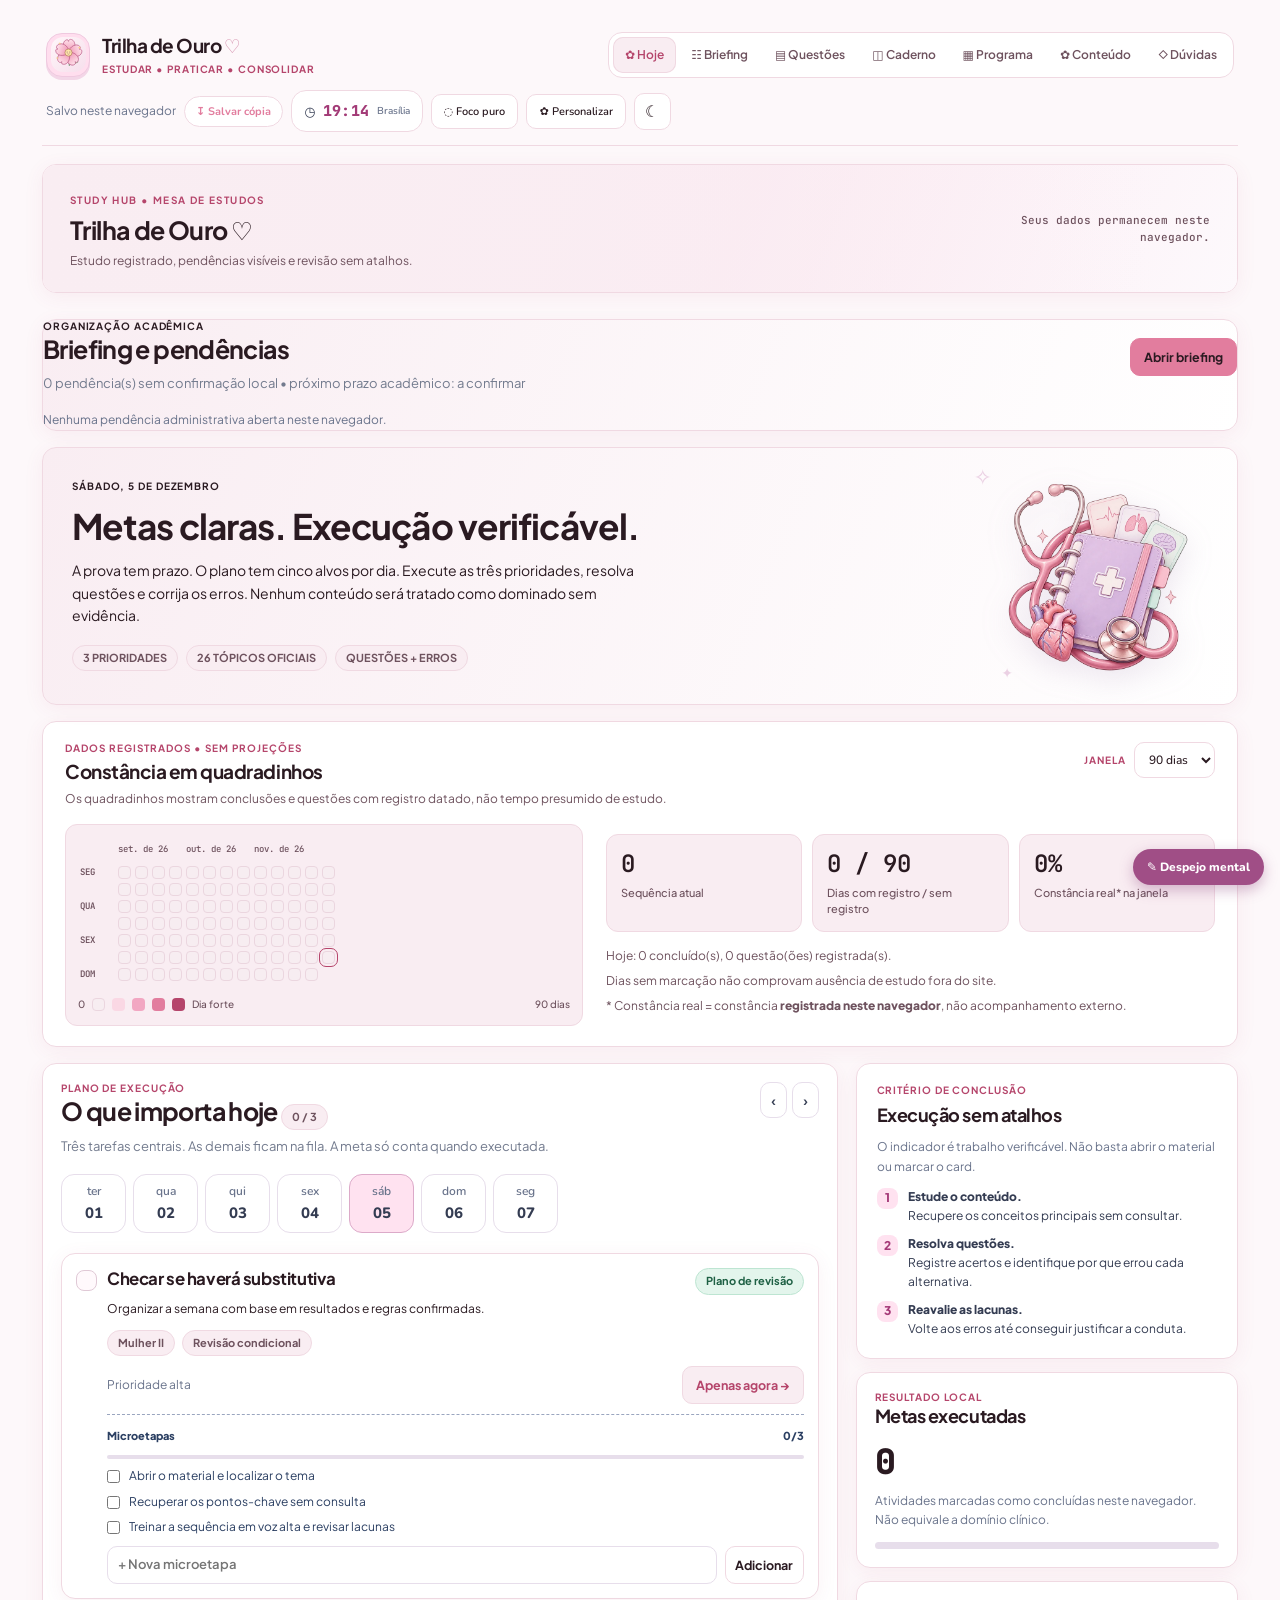
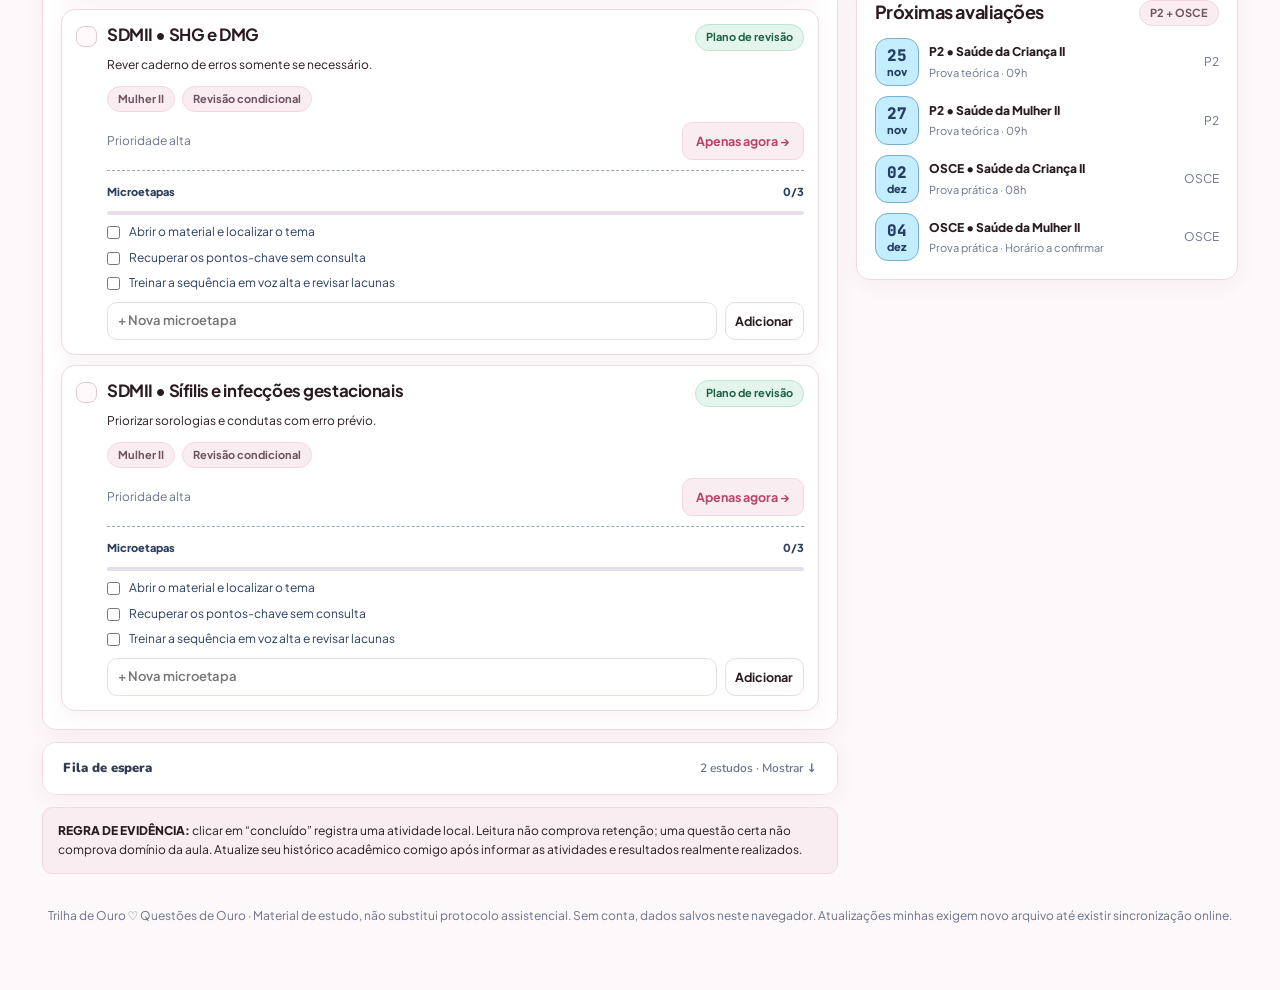
==== index.html @ d6c44dcf "Publicar Trilha de Ouro v5.1.0" ====
<!doctype html>
<html lang="pt-BR">
<head>
<link rel="icon" type="image/svg+xml" href="flor-sakura.svg">
<link rel="apple-touch-icon" sizes="180x180" href="apple-touch-icon.png">
<link rel="manifest" href="manifest.webmanifest">
<meta charset="utf-8">
<meta name="viewport" content="width=device-width,initial-scale=1">
<meta name="theme-color" content="#FDF8FA">
<meta name="studyhub-version" content="5.1.0">
<link rel="preconnect" href="https://fonts.googleapis.com">
<link rel="preconnect" href="https://fonts.gstatic.com" crossorigin>
<link href="https://fonts.googleapis.com/css2?family=Fredoka:wght@400;500;600;700&family=Nunito:wght@400;500;600;700;800&display=swap" rel="stylesheet">
<title>Trilha de Ouro | Biblioteca Bubble</title>
<meta name="description" content="Trilha de Ouro e Questões de Ouro: metas mensuráveis, questões comentadas e conteúdo integral das provas, em visual médico kawaii.">
<style>
:root{--bg:#fbfafc;--surface:#fff;--surface2:#fff9fc;--text:#413b4a;--muted:#817989;--line:#eae5ee;--pink:#ef87b4;--pink-soft:#fff0f7;--pink-deep:#a53d74;--lav:#e9e3fa;--mint:#ecf9f3;--peach:#fff1e9;--shadow:0 12px 34px rgba(83,63,91,.055);--green-bg:#eaf8ef;--green:#207a55;--yellow-bg:#fff4d9;--yellow:#946313;--coral-bg:#ffebe7;--coral:#c14f45;--radius:23px}
[data-theme=dark]{--bg:#121417;--surface:#1d2025;--surface2:#242128;--text:#f4edf6;--muted:#b7acbf;--line:#34303a;--pink-soft:#3f2939;--pink:#e89dc1;--pink-deep:#ffd0e7;--lav:#352f43;--mint:#20382e;--peach:#382d2c;--shadow:0 12px 34px rgba(0,0,0,.16);--green-bg:#173e30;--green:#a6e4be;--yellow-bg:#493c23;--yellow:#ffdd92;--coral-bg:#4e2c2c;--coral:#ffb0a5}
*{box-sizing:border-box}html{scroll-behavior:smooth}body{margin:0;background:var(--bg);color:var(--text);font:15px/1.5 'DM Sans',system-ui,-apple-system,Segoe UI,Arial,sans-serif;transition:background .2s,color .2s}button,input,textarea,select{font:inherit}button{cursor:pointer}button:disabled{opacity:.45;cursor:not-allowed}button:focus-visible,input:focus-visible,textarea:focus-visible,select:focus-visible{outline:3px solid #f4a8cd;outline-offset:3px}h1,h2,h3,h4,p{margin:0}h1,h2,h3,h4{font-family:'Nunito','DM Sans',system-ui,sans-serif;letter-spacing:-.027em}h2{font-size:22px;font-weight:900}h3{font-size:18px;font-weight:900}small{font-size:12px}strong{font-weight:800}.muted{color:var(--muted)}.tiny{font-size:12px}.hide{display:none!important}.app{max-width:1186px;margin:0 auto;padding:20px 22px 65px}.top{display:flex;align-items:center;justify-content:space-between;gap:18px;padding-bottom:17px;border-bottom:1px solid var(--line)}.brand{display:flex;gap:12px;align-items:center;flex-shrink:0}.brand-icon{width:44px;height:44px;display:grid;place-items:center;border-radius:15px;background:linear-gradient(140deg,#ffe5ef,#f5edff);border:1px solid #f2dfeb;box-shadow:0 5px 13px #dca0c019;color:#a53d74}.brand-title{font-size:19px;line-height:1.1;font-weight:900}.brand-sub{margin-top:2px;font-size:11px;color:var(--muted);letter-spacing:.035em}.nav{display:flex;align-items:center;gap:5px;padding:5px;background:var(--surface);border:1px solid var(--line);border-radius:16px}.nav button{border:0;background:none;border-radius:11px;padding:9px 15px;color:var(--muted);font-size:13px;font-weight:800;white-space:nowrap}.nav button.active{color:var(--pink-deep);background:var(--pink-soft)}.tools{display:flex;align-items:center;gap:8px}.iconbtn{display:grid;place-items:center;width:37px;height:37px;background:var(--surface);border:1px solid var(--line);border-radius:13px;color:var(--text);font-size:16px}.desktop-hint{font-size:12px;color:var(--muted)}.page{padding-top:21px}.label{font-size:11px;font-weight:900;letter-spacing:.095em;text-transform:uppercase;color:var(--pink-deep)}.card{background:var(--surface);border:1px solid var(--line);border-radius:var(--radius);box-shadow:var(--shadow)}.btn{border:1px solid var(--line);background:var(--surface);color:var(--text);padding:10px 14px;border-radius:12px;font-size:13px;font-weight:800;display:inline-flex;align-items:center;justify-content:center;gap:7px;transition:transform .18s,background .18s}.btn:hover:not(:disabled){transform:translateY(-1px)}.btn-main{color:#fff;background:#bb4b85;border-color:#bb4b85}.btn-main:hover:not(:disabled){background:#a43975}.btn-lite{background:var(--pink-soft);border-color:transparent;color:var(--pink-deep)}.btn-sm{padding:7px 10px;font-size:12px;border-radius:10px}.btn-quiet{border-color:transparent;background:transparent;box-shadow:none}.input,.select,.textarea{width:100%;border-radius:12px;border:1px solid var(--line);padding:10px 12px;background:var(--surface);color:var(--text);font-size:13px}.textarea{resize:vertical;min-height:95px}.title-row{display:flex;justify-content:space-between;align-items:flex-start;gap:12px;margin-bottom:16px}.title-row p{color:var(--muted);font-size:13px;margin-top:3px}.pill{display:inline-flex;align-items:center;justify-content:center;gap:6px;padding:6px 10px;border-radius:999px;background:var(--surface2);border:1px solid var(--line);font-size:11px;font-weight:800;color:var(--muted);white-space:nowrap}.tag-green{background:var(--green-bg);color:var(--green);border-color:transparent}.tag-amber{background:var(--yellow-bg);color:var(--yellow);border-color:transparent}.tag-coral{background:var(--coral-bg);color:var(--coral);border-color:transparent}.progress-line{height:7px;background:var(--line);border-radius:99px;overflow:hidden}.progress-line>div{height:100%;width:0;background:#e4a6cb;border-radius:99px;transition:width .4s}.hero{padding:26px 29px;background:linear-gradient(110deg,#fff1f8 0%,#fff9fd 50%,#f4f1ff 100%);border:1px solid #f1dfeb;border-radius:26px;min-height:208px;position:relative;overflow:hidden;display:grid;grid-template-columns:1fr 220px;gap:16px;align-items:center}.hero .label{color:#ad5685}.hero h1{font-size:33px;line-height:1.16;margin:9px 0 9px;font-weight:900;color:#55405a}.hero p{color:#796b7d;max-width:570px;font-size:14px}.hero-chips{display:flex;gap:8px;flex-wrap:wrap;margin-top:18px}.hero-chips .pill{background:#fff9fc;color:#8e6280;border-color:#f0dbe8}.spark{position:absolute;font-size:22px;color:#dfb5d4;opacity:.6;user-select:none;pointer-events:none}.spark.a{top:11px;right:245px}.spark.b{bottom:20px;right:224px;font-size:14px}.mascot{width:204px;max-width:100%;height:204px;object-fit:contain;justify-self:center;filter:drop-shadow(0 10px 14px #9877a72c)}.dash-layout{display:grid;grid-template-columns:minmax(0,1.56fr) minmax(270px,.75fr);gap:18px;margin-top:18px;align-items:start}.panel{padding:20px 22px}.queue{margin-top:12px;padding:0;overflow:hidden}.summary-toggle{width:100%;border:0;background:var(--surface);padding:15px 20px;display:flex;justify-content:space-between;align-items:center;text-align:left;color:var(--text);font-weight:900;font-size:13px}.summary-toggle span{color:var(--muted);font-weight:600;font-size:12px}.queue-inner{padding:0 15px 15px}.tasklist{display:grid;gap:10px}.task{position:relative;border:1px solid var(--line);border-radius:17px;padding:15px;background:var(--surface);transition:transform .16s,border-color .16s}.task:hover{border-color:#e8cadb}.task.done{opacity:.72}.taskhead{display:flex;gap:10px;align-items:flex-start}.check{width:21px;height:21px;border-radius:8px;border:1.6px solid #e0c9d6;background:var(--surface2);display:grid;place-items:center;color:var(--pink-deep);flex-shrink:0;margin-top:2px;font-weight:900}.check.checked{background:var(--green-bg);color:var(--green);border-color:var(--green)}.taskbody{min-width:0;flex:1}.tasktitle{font-size:15px;font-weight:900;line-height:1.3}.taskdesc{font-size:12px;color:var(--muted);margin-top:4px;line-height:1.6}.taskmeta{display:flex;gap:7px;flex-wrap:wrap;margin:12px 0 10px}.taskfooter{display:flex;justify-content:space-between;gap:8px;align-items:center;flex-wrap:wrap}.micro-wrap{padding-top:12px;margin-top:10px;border-top:1px dashed var(--line)}.micro-top{display:flex;justify-content:space-between;align-items:center;font-size:11px;color:var(--muted);margin-bottom:9px;font-weight:800}.micro{display:flex;gap:9px;align-items:flex-start;font-size:12px;margin:9px 0;color:var(--text);line-height:1.4;cursor:pointer}.micro input{accent-color:#b66d9c;margin:2px 0 0;flex-shrink:0}.micro input:checked+span{text-decoration:line-through;color:var(--muted)}.micro-add{display:flex;gap:8px;margin-top:10px}.micro-add .input{min-width:0;padding:8px 10px;font-size:12px}.micro-add .btn{white-space:nowrap}.micro-wrap .progress-line{height:4px;margin:10px 0 2px}.side{display:grid;gap:13px}.small-card{padding:18px}.achievement{font-family:'Nunito';font-size:35px;font-weight:900;margin-top:5px}.examrows{display:grid;gap:10px}.examrow{display:grid;grid-template-columns:44px 1fr auto;gap:10px;align-items:center}.examdate{background:var(--surface2);border-radius:13px;padding:7px 5px;text-align:center;font-size:11px;line-height:1.2;font-weight:800}.examdate b{display:block;font-size:16px}.examtitle{font-size:12px;font-weight:800}.examsub{font-size:11px;color:var(--muted);margin-top:2px}.day-pills{display:flex;gap:7px;overflow-x:auto;padding-bottom:7px;margin:1px 0 13px;scrollbar-width:thin}.day-pill{border:1px solid var(--line);border-radius:13px;background:var(--surface);min-width:65px;padding:7px 9px;display:grid;place-items:center;color:var(--muted)}.day-pill strong{font-size:15px;color:var(--text)}.day-pill.active{background:var(--pink-soft);border-color:#dcaac9}.date-nav{display:flex;align-items:center;gap:5px}.date-nav button{background:var(--surface);border:1px solid var(--line);color:var(--text);border-radius:9px;padding:6px 10px}.empty{border:1px dashed var(--line);padding:22px;border-radius:15px;color:var(--muted);font-size:13px;text-align:center}.note{background:var(--surface2);padding:13px 15px;border-radius:15px;font-size:12px;color:var(--muted);line-height:1.6;border:1px solid var(--line)}.headline{margin-bottom:18px}.headline h1{font-size:29px;line-height:1.17}.headline p{color:var(--muted);margin-top:7px;font-size:14px}.subnav{display:flex;gap:8px;flex-wrap:wrap;margin-bottom:16px}.subnav button{border:1px solid var(--line);border-radius:999px;background:var(--surface);padding:9px 14px;font-size:12px;font-weight:800;color:var(--muted)}.subnav button.active{border-color:#eac3da;background:var(--pink-soft);color:var(--pink-deep)}.quiz-layout{display:grid;grid-template-columns:minmax(0,1.4fr) minmax(250px,.65fr);gap:18px}.quiz-card{padding:24px}.quiz-top{display:flex;align-items:center;justify-content:space-between;gap:15px;margin-bottom:16px}.quiz-topic{font-size:12px;color:var(--muted);font-weight:800}.quiz-stem{font-size:18px;line-height:1.5;font-weight:900;margin:15px 0 20px}.options{display:grid;gap:9px}.option{width:100%;display:flex;gap:13px;align-items:center;text-align:left;padding:13px 14px;border:1px solid var(--line);border-radius:14px;background:var(--surface);font-size:13px;color:var(--text);line-height:1.5;transition:border-color .15s,background .15s}.option:hover:not(:disabled),.option.selected{border-color:#e2a9cd;background:var(--pink-soft)}.option .letter{flex-shrink:0;width:26px;height:26px;border-radius:8px;background:var(--surface2);display:grid;place-items:center;font-weight:900;color:var(--muted)}.option.correct{border-color:var(--green);background:var(--green-bg)}.option.wrong{border-color:var(--coral);background:var(--coral-bg)}.quiz-bottom{display:flex;gap:9px;justify-content:space-between;align-items:center;flex-wrap:wrap;margin-top:18px}.feedback{margin-top:15px;border-radius:14px;padding:16px;border:1px solid var(--line);font-size:13px;line-height:1.7;background:var(--surface2)}.feedback h4{font-size:15px;margin-bottom:6px}.feedback p+p{margin-top:8px}.score{display:grid;grid-template-columns:repeat(2,1fr);gap:10px;margin:10px 0}.score div{border:1px solid var(--line);border-radius:14px;padding:12px}.score b{display:block;font-size:22px;font-family:Nunito}.score small{color:var(--muted)}.catalog-group{border:1px solid var(--line);border-radius:16px;margin:10px 0;overflow:hidden}.catalog-group summary{padding:15px 17px;font-weight:900;display:flex;justify-content:space-between;gap:12px;align-items:center;cursor:pointer;list-style:none}.catalog-group summary::-webkit-details-marker{display:none}.catalog-items{padding:0 12px 12px;display:grid;gap:8px}.catalog-item{border:1px solid var(--line);padding:12px 14px;border-radius:13px}.catalog-item strong{font-size:13px}.catalog-item p{margin-top:5px;color:var(--muted);font-size:12px;line-height:1.55}.split{display:flex;align-items:flex-start;justify-content:space-between;gap:9px}.statuses{font-size:10px;font-weight:800;border:1px solid var(--line);padding:4px 7px;border-radius:9px;color:var(--muted);flex-shrink:0}.history-row{padding:14px 0;border-bottom:1px solid var(--line)}.history-row:last-child{border:0}.history-row strong{font-size:13px}.history-row p{font-size:12px;color:var(--muted);margin-top:5px;line-height:1.55}.error-row{border:1px solid var(--line);border-radius:16px;padding:17px;margin-top:10px}.error-row h4{font-size:14px}.error-row p{margin:7px 0;color:var(--muted);font-size:12px;line-height:1.5}.footer{text-align:center;margin-top:32px;font-size:12px;color:var(--muted)}.fab{position:fixed;z-index:45;right:23px;bottom:22px;box-shadow:0 12px 26px #7d4d6e26;border:none;border-radius:16px;background:#5a4b65;color:#fff;font-weight:800;padding:13px 17px;display:flex;align-items:center;gap:8px}.sheet-shade{position:fixed;inset:0;background:#211b2e70;z-index:60;display:none;align-items:flex-end;justify-content:flex-end}.sheet-shade.open{display:flex}.sheet{height:100%;width:min(420px,100%);background:var(--surface);padding:26px;overflow-y:auto;box-shadow:-12px 0 48px #0002}.sheet h2{font-size:23px}.sheet .entry{border:1px solid var(--line);border-radius:12px;padding:12px;margin-top:9px;font-size:13px}.sheet .entry small{display:block;color:var(--muted);margin-top:5px}.focus-layer{position:fixed;inset:0;z-index:50;background:var(--bg);display:none;overflow-y:auto}.focus-layer.open{display:block}.focus-shell{width:min(820px,100%);margin:0 auto;padding:25px 20px 55px}.focus-top{display:flex;justify-content:space-between;align-items:center;gap:12px}.focus-box{max-width:740px;margin:40px auto 0}.focus-box h2{font-size:32px;margin:8px 0}.focus-box p{color:var(--muted);margin-bottom:13px}.focus-list{border:1px solid var(--line);border-radius:18px;padding:20px;margin:18px 0;background:var(--surface)}.focus-step{margin:12px 0;display:flex;gap:10px;align-items:center}.focus-step input{accent-color:#b66d9c}.toast{position:fixed;left:50%;bottom:22px;transform:translateX(-50%) translateY(15px);background:#413446;color:white;z-index:100;border-radius:12px;padding:10px 16px;font-size:13px;font-weight:700;box-shadow:var(--shadow);opacity:0;pointer-events:none;transition:.2s}.toast.show{opacity:1;transform:translateX(-50%) translateY(0)}.confetti{position:fixed;left:50%;top:30%;z-index:110;font-size:27px;pointer-events:none;animation:confetti .75s ease-out forwards}@keyframes confetti{0%{opacity:0;transform:translate(-50%,15px) scale(.6)}35%{opacity:1}100%{opacity:0;transform:translate(-50%,-62px) scale(1.3)}}
@media(max-width:1050px){.top{flex-wrap:wrap}.nav{order:3;width:100%;justify-content:center}.nav button{flex:1}.hero{grid-template-columns:1fr 150px}.mascot{width:150px;height:150px}.dash-layout,.quiz-layout{grid-template-columns:minmax(0,1.35fr) minmax(255px,.8fr)}}
@media(max-width:770px){.app{padding:14px 13px 85px}.top{gap:11px;padding-bottom:13px}.brand-title{font-size:17px}.desktop-hint{display:none}.nav{order:3;overflow-x:auto;justify-content:space-around}.nav button{font-size:12px;padding:9px 7px}.hero{padding:21px;grid-template-columns:1fr 105px;min-height:175px}.hero h1{font-size:26px}.mascot{height:130px;width:120px}.hero p{font-size:12px}.dash-layout,.quiz-layout{grid-template-columns:minmax(0,1fr)}.dash-layout>div,.dash-layout>aside,.quiz-layout>section,.quiz-layout>aside{min-width:0}.day-pills{max-width:100%;width:100%}.side{grid-template-columns:1fr 1fr}.fab{bottom:14px;right:14px}}
@media(max-width:480px){.top{justify-content:space-between}.brand-icon{width:38px;height:38px;border-radius:12px}.brand-sub{font-size:10px}.nav{gap:0;padding:4px}.nav button{padding:9px 3px;font-size:11px}.hero{grid-template-columns:1fr 78px;padding:17px;min-height:165px;gap:4px}.hero h1{font-size:22px;max-width:230px}.hero p{font-size:12px}.hero-chips{margin-top:12px}.hero-chips .pill{font-size:10px;padding:5px 7px}.mascot{height:112px;width:98px}.panel{padding:15px}.side{grid-template-columns:1fr}.title-row{gap:6px}.task{padding:12px}.taskfooter{gap:7px}.micro-add{flex-wrap:wrap}.micro-add .input{flex-basis:100%}.quiz-card{padding:17px}.quiz-stem{font-size:16px}.headline h1{font-size:25px}.fab{font-size:12px;padding:12px}}
@media(prefers-reduced-motion:reduce){*,*:before,*:after{animation-duration:.01ms!important;transition-duration:.01ms!important;scroll-behavior:auto!important}}

/* Atualização 1.4: foco sem contagem temporal; hierarquia e arte médica refinadas */
.exec-card{padding:20px;background:linear-gradient(155deg,var(--surface),var(--surface2))}.exec-card ul{margin:12px 0 0;padding:0;list-style:none;display:grid;gap:10px}.exec-card li{display:flex;gap:10px;align-items:flex-start;font-size:12px;line-height:1.55;color:var(--text)}.exec-card li span{width:21px;height:21px;border-radius:8px;background:var(--pink-soft);color:var(--pink-deep);font-weight:900;display:grid;place-items:center;flex:0 0 auto}.exec-card .detail{margin-top:10px;font-size:12px;color:var(--muted)}.focus-criterion{padding:15px 17px;border:1px solid var(--line);border-radius:16px;background:var(--surface2);margin-top:14px}.focus-criterion strong{display:block;font-size:12px;letter-spacing:.055em;margin-bottom:5px}.focus-criterion p{margin:0;color:var(--muted);font-size:13px}.taskmeta .pill{white-space:normal}.hero .mascot{position:relative;z-index:1}
[data-theme=dark] .hero{background:linear-gradient(110deg,#362b39,#2f2a37 55%,#252b34);border-color:#4a3a4a}[data-theme=dark] .hero h1{color:var(--text)}[data-theme=dark] .hero p{color:var(--muted)}[data-theme=dark] .hero-chips .pill{background:#2e2731;border-color:#564359;color:#f2cbe0}

/* Trilha de Ouro v2.0: rounded bubble medical kawaii, accessible reading and soft title weights */
body{font-family:var(--font-reading)!important;font-weight:600;letter-spacing:0}
h1,h2,h3,h4,.brand-title{font-family:var(--font-bubble)!important;font-weight:700!important;letter-spacing:0!important}
h1{line-height:1.22!important}h2,h3,h4{line-height:1.28!important}
.nav button,.btn,.pill,.label{font-family:var(--font-bubble)!important;font-weight:700!important;letter-spacing:0!important}
.brand-title{font-size:20px!important}
.time-now{display:flex;gap:7px;align-items:center;border:1px solid var(--line);background:var(--surface);padding:8px 12px;border-radius:16px;color:var(--text);font-size:13px;font-weight:650;white-space:nowrap}
.time-now .clock-face{font-variant-numeric:tabular-nums;font-size:15px;color:var(--pink-deep);letter-spacing:.03em}
.time-now small{font-size:10px;color:var(--muted)}
.kawaii-rule{display:flex;gap:8px;flex-wrap:wrap;margin-top:15px}
.kawaii-rule span{background:var(--surface);border:1px solid var(--line);border-radius:999px;padding:7px 11px;font-size:12px;color:var(--muted)}
.med-bubble-title{margin-bottom:14px;font:650 20px 'Avenir Next',system-ui,sans-serif;color:var(--text)}
.quiz-modes{display:flex;gap:9px;flex-wrap:wrap;margin:15px 0 12px}
.quiz-modes .btn.active{background:var(--pink-soft);color:var(--pink-deep);border-color:#edbbd4}
.formal-intro{padding:14px;border-radius:18px;background:linear-gradient(130deg,var(--pink-soft),var(--surface));border:1px solid var(--line);font-size:13px;line-height:1.7;margin:11px 0 15px}
.formal-intro strong{color:var(--pink-deep)}
.formal-navigation{display:flex;gap:8px;flex-wrap:wrap;justify-content:space-between;align-items:center;margin-top:17px}
.formal-grid{display:grid;grid-template-columns:repeat(10,1fr);gap:5px;margin:12px 0}
.formal-grid button{border-radius:10px;min-height:31px;padding:5px;border:1px solid var(--line);color:var(--muted);background:var(--surface);font-size:12px;cursor:pointer}
.formal-grid button.done{background:var(--mint);color:var(--text)}.formal-grid button.active{outline:2px solid var(--pink);outline-offset:-1px}
.formal-score{border:1px solid var(--line);border-radius:16px;background:var(--surface2);padding:14px;margin-top:15px;font-size:13px;line-height:1.65}
.feedback-advanced{border:1px solid var(--line);background:var(--surface);border-radius:19px;padding:15px;margin-top:16px;font-size:13px;line-height:1.65}
.feedback-advanced .feedback-title{font-size:16px;margin:0 0 9px}
.feedback-advanced .alternative{display:grid;grid-template-columns:25px 1fr;gap:9px;margin-top:8px;border-top:1px dashed var(--line);padding-top:10px}
.feedback-advanced .alternative .letter{border-radius:8px;display:grid;place-items:center;background:var(--surface2);font-weight:700;height:25px}
.feedback-advanced .alternative.key .letter{background:var(--green-bg);color:var(--green)}
.feedback-advanced .alternative.mine:not(.key) .letter{background:var(--coral-bg);color:var(--coral)}
.review-actions{display:flex;flex-wrap:wrap;gap:8px;margin:12px 0}
.review-actions .btn{min-height:37px}
.review-section{padding:18px 0;border-top:1px dashed var(--line)}
.review-section h3{margin-bottom:10px}.review-section p{font-size:14px;line-height:1.75}
.review-sheet{border:1px solid var(--line);border-radius:20px;padding:22px;background:var(--surface);max-width:800px;max-height:85dvh;overflow:auto;box-shadow:var(--shadow)}
.review-shade{position:fixed;inset:0;z-index:95;background:#34283e95;display:none;place-items:center;padding:16px}.review-shade.open{display:grid}
.review-table{width:100%;border-collapse:separate;border-spacing:0;margin:11px 0;border-radius:13px;overflow:hidden;font-size:13px}
.review-table th,.review-table td{border:1px solid var(--line);padding:10px;text-align:left;vertical-align:top}.review-table th{background:var(--pink-soft);font-weight:650;width:34%}
.bubble-chain{display:flex;flex-wrap:wrap;gap:13px;justify-content:center;align-items:stretch;margin:18px auto 10px}
.bubble-node{position:relative;flex:1 1 160px;max-width:220px;min-height:100px;background:var(--pink-soft);border:2px solid #b3a4d0;border-radius:28px 32px 26px 31px;padding:15px;text-align:center;box-shadow:0 5px 0 #e7daf2}
.bubble-node::after{content:'→';position:absolute;top:40%;right:-15px;color:var(--pink-deep);font-weight:800;font-size:19px;z-index:2}
.bubble-node:last-child::after{display:none}.bubble-node:nth-child(2){background:var(--mint)}.bubble-node:nth-child(3){background:var(--yellow-bg)}
.bubble-node b{display:block;font-size:12px;color:var(--pink-deep);margin-bottom:7px}.bubble-node span{font-size:12px;line-height:1.5;display:block;overflow-wrap:anywhere}
.ask-form{display:grid;gap:13px}.ask-form label{font-size:13px;font-weight:650;display:block;margin-bottom:5px}
.ask-form textarea{width:100%;min-height:110px;resize:vertical;border:1px solid var(--line);border-radius:16px;padding:14px;background:var(--surface);color:var(--text)}
.ask-form select{width:100%;border:1px solid var(--line);background:var(--surface);color:var(--text);border-radius:14px;padding:12px}
.ask-form .hint{color:var(--muted);font-size:12px;line-height:1.65}
.ask-preview{width:100%;min-height:124px;border-radius:16px;border:1px dashed #cfbfd8;padding:13px;background:var(--surface2);color:var(--text);font-size:12px;resize:vertical}
.plugin-stack{display:grid;grid-template-columns:repeat(2,minmax(0,1fr));gap:12px}
.plugin-card{border-radius:22px;border:1px solid var(--line);padding:15px;background:var(--surface);box-shadow:var(--shadow)}
.plugin-card .icon{width:44px;height:44px;display:grid;place-items:center;border-radius:16px;background:var(--pink-soft);font-size:20px;margin-bottom:9px}
.plugin-card:nth-child(2n) .icon{background:var(--mint)}.plugin-card:nth-child(3n) .icon{background:var(--lav)}
.plugin-card h3{font-size:14px;margin-bottom:6px}.plugin-card p{font-size:12px;color:var(--muted);line-height:1.6;margin-bottom:12px}
.bubble-card{background:radial-gradient(circle at 90% 15%,#fff5fc,var(--surface));border:1px solid var(--line);border-radius:28px;box-shadow:var(--shadow);padding:20px}
[data-theme=dark] .bubble-card{background:var(--surface)}
@media (max-width:900px){.plugin-stack{grid-template-columns:1fr 1fr}}
@media(max-width:450px){.nav{overflow:visible!important;width:100%;gap:6px!important;padding:5px!important;display:flex;flex-wrap:wrap;justify-content:space-between}.nav button{padding:8px 7px!important;font-size:11px!important;flex:1 1 29%;min-width:0!important;white-space:nowrap!important}}
@media (max-width:700px){.plugin-stack{grid-template-columns:1fr}.time-now{padding:7px 9px}.time-now small{display:none}.nav{max-width:100%;overflow-x:auto;scrollbar-width:thin}.nav button{padding:9px 9px!important;font-size:12px!important}.bubble-chain{display:grid;gap:12px}.bubble-node{max-width:none;min-height:0}.bubble-node::after{content:'↓';top:auto;right:45%;bottom:-17px}.review-sheet{max-height:90dvh;padding:15px}.formal-grid{grid-template-columns:repeat(5,1fr)}}

/* v1.6.0 typography: friendly rounded fonts, never Quicksand. */
:root{--font-reading:'Nunito','Avenir Next','Trebuchet MS',system-ui,sans-serif;--font-bubble:'Fredoka','Arial Rounded MT Bold','Trebuchet MS',system-ui,sans-serif}
html body,body,button,input,textarea,select,small,time{font-family:var(--font-reading)!important;font-weight:600;letter-spacing:0}
h1,h2,h3,h4,.brand-title,.stat strong,.hero h1,.count,.med-bubble-title{font-family:var(--font-bubble)!important;font-weight:700!important;letter-spacing:0!important}
.nav button,.btn,.pill,.label{font-family:var(--font-bubble)!important;font-weight:700!important;letter-spacing:0!important}
strong,b{font-weight:800}
.library-frame{display:grid;grid-template-columns:minmax(205px,290px) minmax(0,1fr);gap:18px;align-items:start}
.library-controls{display:grid;gap:10px;position:sticky;top:15px;max-height:85dvh;overflow:auto}
.library-search,.library-group{width:100%;background:var(--surface);color:var(--text);border:1px solid var(--line);padding:11px 13px;border-radius:15px;font-size:14px}
.library-search:focus-visible,.library-group:focus-visible{outline:2px solid var(--pink);outline-offset:2px}
.library-list{display:grid;gap:7px;max-height:65dvh;overflow:auto;padding-right:4px}
.library-topic{width:100%;text-align:left;border:1px solid var(--line);background:var(--surface);border-radius:16px;padding:12px;cursor:pointer;color:var(--text);font-size:13px;line-height:1.35}
.library-topic .code{font:700 11px var(--font-bubble);color:var(--pink-deep)}
.library-topic .group{display:block;font-size:10px;color:var(--muted);margin-top:5px}
.library-topic.active{background:var(--pink-soft);border-color:#d6a7c2;box-shadow:0 4px 12px #eed4e288}
.library-reader{min-width:0;border:1px solid var(--line);border-radius:24px;background:var(--surface);padding:23px}
.library-reader h2{font-size:23px;line-height:1.3;margin:0 0 9px}
.library-reader h3{font-size:18px;margin:24px 0 10px}
.library-reader p{font-size:14px;line-height:1.82;margin:10px 0 15px}
.library-reader .study-caption{color:var(--muted);font-size:12px;line-height:1.65}
.library-reader .study-intro{font-size:15px;line-height:1.83;background:var(--surface2);border:1px solid var(--line);border-radius:18px;padding:17px}
.library-reader .study-chain{list-style:none;counter-reset:mechanism;display:grid;gap:11px;padding:0;margin:13px 0}
.library-reader .study-chain li{display:flex;gap:11px;line-height:1.65;font-size:14px;align-items:flex-start}
.library-reader .study-chain li:before{counter-increment:mechanism;content:counter(mechanism);flex:0 0 27px;height:27px;border-radius:11px;display:grid;place-items:center;background:var(--mint);border:1px solid #b6e4d0;color:#235c50;font:700 12px var(--font-bubble)}
.library-table{width:100%;border-collapse:separate;border-spacing:0;table-layout:fixed;overflow:hidden;border-radius:16px;margin:12px 0}
.library-table th,.library-table td{padding:11px;border-bottom:1px solid var(--line);border-right:1px solid var(--line);vertical-align:top;line-height:1.55;font-size:12px;overflow-wrap:anywhere}
.library-table tr:last-child td{border-bottom:0}
.library-table tr > *:last-child{border-right:0}
.library-table th{background:var(--pink-soft);text-align:left;font:700 12px var(--font-bubble)}
.library-table td{background:var(--surface)}
.study-warning{background:var(--yellow-bg);border:1px solid var(--line);padding:16px;border-radius:17px;font-size:13px;line-height:1.72}
.map-visual{margin:16px 0 22px;border:1px solid #d4c9e8;border-radius:28px;padding:24px 15px 22px;background:linear-gradient(180deg,#fcfaff,#f9fdff 48%,#fffdfa);color:#182e51}
.map-core{max-width:610px;margin:0 auto;padding:14px 22px;border:3px solid #253e61;border-radius:55% 45% 52% 48% / 23% 27% 32% 29%;background:linear-gradient(135deg,#f3dcf7,#ffe1f0);text-align:center;font:700 16px var(--font-bubble);box-shadow:0 5px 0 #e8dff4}
.map-core small{display:block;color:#66547e;font:700 10px var(--font-bubble);letter-spacing:.05em;margin-bottom:5px}
.map-trunk{width:3px;height:27px;background:#243e5f;margin:auto}
.map-links{border-top:3px solid #243e5f;width:75%;height:15px;margin:0 auto;position:relative}
.map-links:before,.map-links:after{content:'';position:absolute;top:-1px;width:3px;height:17px;background:#243e5f}
.map-links:before{left:0}.map-links:after{right:0}
.map-panels{display:grid;grid-template-columns:repeat(4,minmax(0,1fr));gap:11px}
.map-node{border:2px solid #233f66;border-radius:44% 56% 47% 53%/19% 22% 25% 23%;padding:15px 12px;background:#e5f9ff;min-height:130px;box-shadow:0 4px 0 #d1e6ff;text-align:center}
.map-node:nth-child(2){background:#fce1f0;box-shadow:0 4px 0 #f8d1e3}.map-node:nth-child(3){background:#fff4c9;box-shadow:0 4px 0 #eee0aa}.map-node:nth-child(4){background:#e3faec;box-shadow:0 4px 0 #d3eddb}
.map-node b{display:block;font:700 12px var(--font-bubble);margin:0 0 9px;color:#223d60}
.map-node span{display:block;font:600 12px/1.45 var(--font-reading);overflow-wrap:anywhere;color:#31455a}
.library-sync{display:flex;gap:10px;align-items:center;flex-wrap:wrap;margin:12px 0 16px}
.library-sync small{color:var(--muted);font-size:12px}
.library-actions{display:flex;flex-wrap:wrap;gap:8px;margin-top:20px}
.library-count{font:700 12px var(--font-bubble);color:var(--muted)}
@media(max-width:1050px){.library-frame{grid-template-columns:minmax(175px,230px) minmax(0,1fr)}.map-panels{grid-template-columns:repeat(2,minmax(0,1fr))}.map-links{display:none}.map-trunk{height:18px}}
@media(max-width:760px){.library-frame{grid-template-columns:1fr}.library-controls{position:static;max-height:none}.library-list{max-height:230px;display:grid;grid-template-columns:repeat(2,minmax(0,1fr))}.library-reader{padding:17px}.library-reader h2{font-size:20px}.library-reader p{font-size:14px}.library-table th,.library-table td{font-size:11px;padding:8px}.map-visual{padding:17px 10px}.map-node{min-height:108px;padding:12px 10px}.map-node span{font-size:11px}}
@media(max-width:430px){.library-list{grid-template-columns:1fr}.map-panels{grid-template-columns:1fr}.map-node{min-height:auto;border-radius:26px;max-width:100%}.library-table{display:block;overflow-x:auto}.library-table table{min-width:480px}.library-reader{padding:15px}.library-topic{font-size:13px}}

/* 1.7.0: briefing + editorial sync. */
:root{--font-reading:'Nunito','Avenir Next','Trebuchet MS',system-ui,sans-serif;--font-bubble:'Fredoka','Arial Rounded MT Bold','Trebuchet MS',system-ui,sans-serif}
.briefing-preview{margin:17px 0 20px;background:linear-gradient(135deg,var(--surface),var(--surface2));border-color:#e2cfdf}
.briefing-preview .title-row{align-items:center;gap:12px}
.briefing-preview-items{display:grid;grid-template-columns:repeat(3,minmax(0,1fr));gap:10px;margin-top:15px}
.briefing-preview-card{border:1px solid var(--line);border-radius:17px;padding:12px;background:var(--surface);line-height:1.5}
.briefing-preview-card strong{display:block;font-size:12px;color:var(--text)}
.briefing-preview-card small{display:block;font-size:11px;color:var(--muted);margin-top:4px}
.briefing-next-exam{border:1px solid #edd4e6;background:var(--pink-soft);border-radius:18px;padding:15px;font-size:13px;line-height:1.75;margin-top:12px;color:var(--text)}
.briefing-next-exam strong{font-size:18px;font-family:var(--font-bubble)}
.briefing-grid{display:grid;grid-template-columns:1fr 1fr;gap:17px;margin-top:18px}
.briefing-items{display:grid;gap:9px;margin-top:14px}
.briefing-item{border:1px solid var(--line);border-radius:17px;background:var(--surface2);padding:12px 14px;line-height:1.55}
.briefing-item-top{display:flex;gap:10px;justify-content:space-between;align-items:start}
.briefing-item strong{font-size:13px;font-family:var(--font-bubble);font-weight:700}
.briefing-item .tag{font-size:10px;color:var(--muted);white-space:nowrap}
.briefing-item small{font-size:11px;color:var(--muted);display:block;margin-top:5px}
.briefing-item.completed{opacity:.62;background:var(--mint)}
.briefing-item input[type=checkbox]{accent-color:#467a63;min-width:18px;height:18px}
.briefing-study-grid{display:grid;grid-template-columns:repeat(2,minmax(0,1fr));gap:10px;margin-top:15px}
.briefing-study{padding:13px 14px;border:1px solid var(--line);border-radius:17px;background:var(--surface2);line-height:1.55}
.briefing-study strong{font-family:var(--font-bubble);font-size:13px;display:block}
.briefing-study small{color:var(--muted);font-size:11px;display:block;margin:4px 0}
.briefing-study p{margin:0;color:var(--text);font-size:12px;line-height:1.55}
@media(max-width:800px){.briefing-grid{grid-template-columns:1fr}.briefing-preview-items{grid-template-columns:1fr}.briefing-study-grid{grid-template-columns:1fr}}
@media(max-width:390px){.briefing-preview .title-row{flex-wrap:wrap}.briefing-item-top{flex-wrap:wrap}.briefing-item .tag{white-space:normal}}

/* REVISÃO ATIVA | CARDS MÉDICOS BUBBLE KAWAII - 1.8.0 */
.review-hub{margin:22px 0 10px;text-align:center}
.review-hub .review-cloud{max-width:530px;display:inline-block;padding:18px 23px;border:2px solid #52618e;border-radius:40% 44% 37% 40% / 40% 44% 46% 37%;background:linear-gradient(128deg,#ffe9f5,#e5f5ff 63%,#f5edff);box-shadow:0 7px 0 #eef2ff,0 14px 24px rgba(64,62,92,.07);color:#33466b;font-family:var(--font-bubble, 'Fredoka', sans-serif)}
.review-hub .review-cloud strong{font-size:1.15rem;letter-spacing:.01em;display:block}
.review-hub .review-cloud small{font:700 .76rem var(--font-body,'Nunito',sans-serif);display:block;opacity:.85;margin-top:3px}
.review-stem{width:3px;height:18px;margin:auto;background:#52618e;border-radius:5px}
.review-branch{height:3px;background:#52618e;width:70%;max-width:640px;margin:0 auto 16px;border-radius:5px}
.review-grid{display:grid;grid-template-columns:repeat(2,minmax(0,1fr));gap:14px;margin:0 0 20px}
.review-bubble{position:relative;min-width:0;padding:17px 17px 15px;background:#fff;border:2px solid #52618e;border-radius:24px 34px 27px 32px;box-shadow:3px 5px 0 #f3e8f4;overflow-wrap:anywhere}
.review-bubble:nth-child(1){background:#fff1f8}
.review-bubble:nth-child(2){background:#edfaff}
.review-bubble:nth-child(3){background:#fffbe9}
.review-bubble:nth-child(4){background:#f3f0ff}
.review-bubble:before{content:'';position:absolute;top:-17px;left:50%;height:16px;width:3px;background:#52618e}
.review-bubble .review-tag{display:inline-block;border-radius:999px;padding:3px 9px;background:#fff;border:1px solid #d5cde2;font:800 11px var(--font-body,'Nunito',sans-serif);letter-spacing:.035em;color:#455272}
.review-bubble h4{font:800 clamp(.95rem,1.3vw,1.07rem) var(--font-bubble,'Fredoka',sans-serif);color:#314366;margin:11px 0 8px;line-height:1.3}
.review-bubble .review-question{font:700 13px var(--font-body,'Nunito',sans-serif);color:#39445d;line-height:1.55;margin:0 0 12px}
.review-bubble details{border-top:1px dashed #aeb7ca;padding-top:10px}
.review-bubble summary{font:800 12px var(--font-body,'Nunito',sans-serif);color:#434c87;cursor:pointer;list-style:none;display:inline-flex;align-items:center;gap:6px;padding:7px 11px;border:1.5px solid #aeb7d3;border-radius:999px;background:#fff}
.review-bubble summary::-webkit-details-marker{display:none}
.review-bubble summary::before{content:'+';font-size:15px;font-weight:900}
.review-bubble details[open] summary::before{content:'−'}
.review-bubble .review-answer{font-size:13px;line-height:1.7;margin-top:12px;white-space:pre-line;color:#28384f}
.review-bubble .review-answer strong{color:#253853}
.review-method{font-size:12px;color:var(--muted);line-height:1.55;margin:0 0 24px}
html[data-theme="dark"] .review-cloud,body.dark .review-cloud,[data-theme="dark"] .review-cloud{color:#e7eafb;background:#34334f}
html[data-theme="dark"] .review-bubble,body.dark .review-bubble,[data-theme="dark"] .review-bubble{background:#292c3b;color:#f2ecfa}
html[data-theme="dark"] .review-bubble h4,html[data-theme="dark"] .review-bubble .review-question,html[data-theme="dark"] .review-bubble .review-answer,body.dark .review-bubble h4,body.dark .review-bubble .review-question,body.dark .review-bubble .review-answer{color:#f0eefd}
html[data-theme="dark"] .review-bubble .review-tag,html[data-theme="dark"] .review-bubble summary,body.dark .review-bubble .review-tag,body.dark .review-bubble summary{background:#3e4054;color:#f8edff}
@media(max-width:700px){.review-grid{grid-template-columns:1fr;gap:14px}.review-branch{width:3px;height:15px;margin:0 auto 12px}.review-bubble{border-radius:29px;padding:14px 15px}.review-hub .review-cloud{padding:14px 20px}}


/* v1.9.0 | RESTAURAÇÃO DA PALETA BUBBLE KAWAII APROVADA
   Retira o visual desbotado, preserva hierarquia, legibilidade e funcionalidades. */
:root{--k-navy:#243c65;--k-pink:#ff9dcc;--k-cyan:#81ddf4;--k-yellow:#ffdc7a;--k-lilac:#c5a8f7;--k-mint:#93e4c1;--k-outline:#304a76}
body{background:linear-gradient(180deg,#fff8fc 0%,#fcfbff 49%,#f7fcff 100%)}
/* Destacar apenas as áreas importantes; manter a estrutura editorial branca. */
.hero{background:linear-gradient(118deg,#ffd5eb 0%,#ffe8f6 47%,#d6efff 100%);border:2px solid #c88bbd;box-shadow:0 6px 0 #f0d7ec,0 15px 28px rgba(102,63,135,.10)}
.hero h1,.hero .label{color:#30416b}
.briefing-preview{background:linear-gradient(125deg,#ffdfef 0%,#fde8ff 54%,#e0f7ff 100%);border:2px solid #ab9ad9;box-shadow:0 5px 0 #e9d8f6}
.briefing-preview-card,.briefing-item,.briefing-study,.task,.library-topic,.review-bubble,.map-node,.bubble-node{border:2px solid var(--k-outline);color:var(--k-navy)}
.briefing-preview-card,.briefing-item,.briefing-study,.task{box-shadow:0 4px 0 rgba(61,77,122,.14)}
.briefing-preview-card:nth-child(3n+1){background:#ffc0dc;border-color:#c96b9b}
.briefing-preview-card:nth-child(3n+2){background:#abecfc;border-color:#56a6c9}
.briefing-preview-card:nth-child(3n){background:#ffe59a;border-color:#c39b48}
.briefing-preview-card strong,.briefing-preview-card small{color:#293c60}
.briefing-item:nth-child(4n+1){background:#ffdaed;border-color:#c579a6}
.briefing-item:nth-child(4n+2){background:#c7f4ff;border-color:#74b7d3}
.briefing-item:nth-child(4n+3){background:#ffedb8;border-color:#c6a559}
.briefing-item:nth-child(4n){background:#e2d4ff;border-color:#a38cda}
.briefing-item strong,.briefing-item small,.briefing-item .tag{color:#283d63}
.briefing-study:nth-child(4n+1){background:#ffcee4;border-color:#d27eac}
.briefing-study:nth-child(4n+2){background:#b7f0ff;border-color:#74b7d3}
.briefing-study:nth-child(4n+3){background:#ffe6a5;border-color:#cca45a}
.briefing-study:nth-child(4n){background:#d5f4db;border-color:#88be9c}
.briefing-study strong,.briefing-study small,.briefing-study p{color:#273d62}
.task:nth-child(4n+1){background:linear-gradient(135deg,#ffe3f1,#ffc6e1);border-color:#d292b8}
.task:nth-child(4n+2){background:linear-gradient(135deg,#e2f9ff,#b2edff);border-color:#7bbbd2}
.task:nth-child(4n+3){background:linear-gradient(135deg,#fff6d8,#ffe7a4);border-color:#c9a86b}
.task:nth-child(4n){background:linear-gradient(135deg,#ede4ff,#d8c4ff);border-color:#aa92d5}
.task .tasktitle,.task .taskdesc,.task .micro,.task .micro-top,.task .taskfooter{color:#2b3f62}
.task .micro-wrap{border-top-color:#9aa5bf}
/* Nuvens de recuperação ativa: quatro cores realmente perceptíveis. */
.review-hub .review-cloud{background:linear-gradient(125deg,#ffacd3,#c9eafa 51%,#d0b8fa);border:3px solid var(--k-outline);box-shadow:0 7px 0 #dfc9f1,0 14px 23px rgba(44,67,107,.15);color:#263b61}
.review-branch,.review-stem,.review-bubble:before{background:var(--k-outline)}
.review-bubble{border:3px solid var(--k-outline);border-radius:37px 44px 34px 40px / 33px 39px 35px 41px;box-shadow:4px 6px 0 #b8c7e0,0 13px 26px rgba(62,68,114,.12);padding:20px 18px 18px;transition:transform .16s ease,box-shadow .16s ease}
.review-bubble:hover{transform:translateY(-2px);box-shadow:4px 8px 0 #b8c7e0,0 14px 27px rgba(62,68,114,.13)}
.review-bubble:nth-child(4n+1){background:linear-gradient(138deg,#ffa5d1,#ffdbec 85%);box-shadow:4px 6px 0 #eaa0c4}
.review-bubble:nth-child(4n+2){background:linear-gradient(138deg,#8bddf5,#d7f8ff 85%);box-shadow:4px 6px 0 #8ad0e4}
.review-bubble:nth-child(4n+3){background:linear-gradient(138deg,#ffdf7b,#fff1bd 85%);box-shadow:4px 6px 0 #d6b764}
.review-bubble:nth-child(4n){background:linear-gradient(138deg,#c8adf7,#eadfff 85%);box-shadow:4px 6px 0 #b09bdc}
.review-bubble:after{content:'';position:absolute;width:12px;height:12px;right:14px;top:14px;background:#ffffffba;border:2px solid #304a7699;border-radius:50%;pointer-events:none}
.review-bubble .review-tag{background:#fffafc;border:1.5px solid #384e74;color:#243c65}
.review-bubble h4,.review-bubble .review-question,.review-bubble .review-answer{color:#263b61}
.review-bubble details{border-top:1.5px dashed #65799c}
.review-bubble summary{background:#fffdfd;border:2px solid #304a76;color:#243c65;padding:8px 12px;box-shadow:0 3px 0 #aebbd4}
.review-bubble summary:hover{background:#fff3fb}
.review-bubble details[open] .review-answer{background:#fffdfad6;border:1.5px solid #7184a4;border-radius:16px;padding:12px}
/* Mapas com cores fortes e contraste navy, não cinza. */
.map-visual{background:linear-gradient(145deg,#ffecf7 0%,#e9f9ff 52%,#fff4ce 100%);border:2px solid #a4a8d5}
.map-core{background:linear-gradient(120deg,#ffafd6,#e5c7ff);border-color:var(--k-outline);color:#253d62}
.map-node{border:3px solid var(--k-outline);box-shadow:0 5px 0 #a4bed5}
.map-node:nth-child(4n+1){background:#a9eaff;box-shadow:0 5px 0 #85c9da}
.map-node:nth-child(4n+2){background:#ffc1de;box-shadow:0 5px 0 #dfa4c2}
.map-node:nth-child(4n+3){background:#ffe290;box-shadow:0 5px 0 #d8bf75}
.map-node:nth-child(4n){background:#b9eccd;box-shadow:0 5px 0 #98cbb0}
.map-node b,.map-node span{color:#243c65}
.bubble-node{border:3px solid var(--k-outline);background:#ffbfdc;box-shadow:0 4px 0 #ddb2cb}
.bubble-node:nth-child(3n+2){background:#a9eaff;box-shadow:0 4px 0 #8dc9dc}
.bubble-node:nth-child(3n){background:#ffe18e;box-shadow:0 4px 0 #d9bc73}
.bubble-node b,.bubble-node span{color:#263d62}
/* Catálogo, seleção, tabelas e fichas: cores funcionais em vez de quadrados cinza. */
.library-topic:nth-child(4n+1){background:#ffdbed;border-color:#c38cae}
.library-topic:nth-child(4n+2){background:#d4f4ff;border-color:#8dc0d4}
.library-topic:nth-child(4n+3){background:#fff0bd;border-color:#cbb16a}
.library-topic:nth-child(4n){background:#e6daff;border-color:#b6a1dc}
.library-topic.active{background:#ff9bc9;border:3px solid var(--k-outline);box-shadow:0 4px 0 #e6b1cb;color:#243c65}
.library-topic .code{color:#344e78}
.library-reader .study-intro{background:#f8e2f4;border:2px solid #d8abd1}
.library-reader .study-chain li:before{background:#9fe8d3;border:2px solid #489b8e;color:#173f51}
.library-table th{background:#ffcade;color:#263b61}
.library-table td{background:#fff9fc}
.study-warning{background:#ffe8a1;border:2px solid #c5a24f;color:#483b18}
.quiz-card .option:nth-child(5n+1),.quiz-card .option:nth-child(5n+4){background:#fff0f8}
.quiz-card .option:nth-child(5n+2),.quiz-card .option:nth-child(5n+5){background:#eefaff}
.quiz-card .option:nth-child(5n+3){background:#fff8e0}
.quiz-card .option.correct{background:var(--green-bg)}.quiz-card .option.wrong{background:var(--coral-bg)}
.examdate{background:#c4eeff;color:#243d63;border:1.5px solid #75b1ce}
/* Modo escuro respeitado, sem fundos claros ilegíveis. */
[data-theme=dark] body{background:#14151d}
[data-theme=dark] .hero,[data-theme=dark] .briefing-preview{background:linear-gradient(120deg,#4b294c,#273e63);border-color:#b18dbf;box-shadow:none}
[data-theme=dark] .hero h1,[data-theme=dark] .hero .label{color:#fff1fa}
[data-theme=dark] .briefing-preview-card:nth-child(3n+1),[data-theme=dark] .briefing-item:nth-child(4n+1),[data-theme=dark] .briefing-study:nth-child(4n+1),[data-theme=dark] .task:nth-child(4n+1),[data-theme=dark] .review-bubble:nth-child(4n+1),[data-theme=dark] .library-topic:nth-child(4n+1){background:#552b4b;border-color:#bd81b0}
[data-theme=dark] .briefing-preview-card:nth-child(3n+2),[data-theme=dark] .briefing-item:nth-child(4n+2),[data-theme=dark] .briefing-study:nth-child(4n+2),[data-theme=dark] .task:nth-child(4n+2),[data-theme=dark] .review-bubble:nth-child(4n+2),[data-theme=dark] .library-topic:nth-child(4n+2){background:#234b63;border-color:#70bad4}
[data-theme=dark] .briefing-preview-card:nth-child(3n),[data-theme=dark] .briefing-item:nth-child(4n+3),[data-theme=dark] .briefing-study:nth-child(4n+3),[data-theme=dark] .task:nth-child(4n+3),[data-theme=dark] .review-bubble:nth-child(4n+3),[data-theme=dark] .library-topic:nth-child(4n+3){background:#544628;border-color:#c9ae6e}
[data-theme=dark] .briefing-item:nth-child(4n),[data-theme=dark] .briefing-study:nth-child(4n),[data-theme=dark] .task:nth-child(4n),[data-theme=dark] .review-bubble:nth-child(4n),[data-theme=dark] .library-topic:nth-child(4n){background:#483763;border-color:#b49adb}
[data-theme=dark] .task .tasktitle,[data-theme=dark] .task .taskdesc,[data-theme=dark] .task .micro,[data-theme=dark] .briefing-preview-card strong,[data-theme=dark] .briefing-preview-card small,[data-theme=dark] .briefing-item strong,[data-theme=dark] .briefing-item small,[data-theme=dark] .briefing-item .tag,[data-theme=dark] .briefing-study strong,[data-theme=dark] .briefing-study small,[data-theme=dark] .briefing-study p,[data-theme=dark] .review-bubble h4,[data-theme=dark] .review-bubble .review-question,[data-theme=dark] .review-bubble .review-answer{color:#fff2fc}
[data-theme=dark] .review-hub .review-cloud{background:linear-gradient(130deg,#654269,#305b72);color:#fff2fc}
[data-theme=dark] .review-bubble summary{background:#f7e9f5;color:#243c65}
[data-theme=dark] .review-bubble details[open] .review-answer{background:#202a3f;color:#fff2fc}
[data-theme=dark] .library-topic.active{background:#824b83;color:#fff}
[data-theme=dark] .map-visual{background:linear-gradient(135deg,#282338,#203d4f);color:#f7ecff}
[data-theme=dark] .map-core{background:#57395d;color:#f9f1ff}
[data-theme=dark] .map-node:nth-child(4n+1){background:#24506d}[data-theme=dark] .map-node:nth-child(4n+2){background:#643c56}[data-theme=dark] .map-node:nth-child(4n+3){background:#574a30}[data-theme=dark] .map-node:nth-child(4n){background:#285044}
[data-theme=dark] .map-node b,[data-theme=dark] .map-node span,[data-theme=dark] .bubble-node b,[data-theme=dark] .bubble-node span{color:#fff0fa}
[data-theme=dark] .bubble-node:nth-child(3n+1){background:#643b58}[data-theme=dark] .bubble-node:nth-child(3n+2){background:#284c69}[data-theme=dark] .bubble-node:nth-child(3n){background:#5c4b2d}
[data-theme=dark] .library-reader .study-intro{background:#392a3e;color:#fff3fa}
[data-theme=dark] .library-table th{background:#56344c;color:#fff3fa}[data-theme=dark] .library-table td{background:#252731}
[data-theme=dark] .study-warning{background:#514527;color:#fff1c9}
[data-theme=dark] .quiz-card .option:not(.correct):not(.wrong){background:var(--surface)}
@media(prefers-reduced-motion:reduce){.review-bubble{transition:none}.review-bubble:hover{transform:none}}


/* v2.1.0 | DIAGRAMAÇÃO BUBBLE, LEGIBILIDADE E SEM TEXTO FORA DOS CARDS */
:root { --font-bubble:'Fredoka','Arial Rounded MT Bold','Trebuchet MS',system-ui,sans-serif; --font-reading:'Nunito','Arial Rounded MT','Trebuchet MS',system-ui,sans-serif; }
html,body{max-width:100%;}
body,button,input,textarea,select{font-family:var(--font-reading)!important;}
h1,h2,h3,h4,.brand-title,.hero h1,.med-bubble-title,.briefing-next-exam strong,.briefing-preview-card strong,.briefing-item strong,.briefing-study strong,.tasktitle,.quiz-stem,.review-hub .review-cloud,.review-bubble h4,.library-topic strong,.library-reader h2,.map-core,.map-node b,.plugin-card h3{font-family:var(--font-bubble)!important;font-weight:700!important;letter-spacing:0!important;line-height:1.28!important;}
.nav button,.btn,.pill,.label,.review-bubble summary,.review-bubble .review-tag{font-family:var(--font-bubble)!important;font-weight:700!important;letter-spacing:0!important;line-height:1.3!important;}
/* Crucial: text must wrap naturally, and cards must grow vertically. */
.app,.top,.brand,.tools,.nav,.page,.card,.panel,.dash-layout,.quiz-layout,.quiz-card,.side,.task,.taskbody,.title-row,.briefing-grid,.briefing-item,.briefing-item-top,.briefing-study,.briefing-study-grid,.briefing-preview-card,.library-frame,.library-reader,.library-controls,.library-topic,.map-visual,.map-panels,.map-node,.review-grid,.review-bubble,.review-cloud,.options,.option,.plugin-card,.plugin-stack,.feedback,.feedback-advanced,.headline{min-width:0;max-width:100%;}
.page h1,.page h2,.page h3,.page h4,.brand-title,.tasktitle,.quiz-stem,.briefing-item strong,.briefing-item small,.briefing-study strong,.briefing-preview-card strong,.review-cloud strong,.review-bubble h4,.review-bubble .review-question,.review-bubble .review-answer,.map-node b,.map-node span,.library-topic,.catalog-item,.catalog-item strong,.library-reader p,.plugin-card p{overflow-wrap:anywhere;word-break:normal;hyphens:auto;}
.card,.panel,.briefing-item,.briefing-study,.briefing-preview-card,.review-bubble,.library-topic,.map-node,.task,.btn{height:auto;}
.hero h1{font-size:clamp(1.6rem,3.2vw,2.2rem)!important;line-height:1.18!important;max-width:100%;}
.headline h1{font-size:clamp(1.6rem,3.2vw,2.05rem)!important;line-height:1.22!important;}
.title-row h2,.panel h2{font-size:clamp(1.25rem,2vw,1.55rem)!important;line-height:1.25!important;}
.hero,.briefing-preview{overflow:visible;}
.review-hub .review-cloud{display:block;width:min(100%,530px);margin-inline:auto;border-radius:42px 55px 44px 52px / 44px 40px 49px 45px;padding:18px 24px;overflow:visible;}
.review-hub .review-cloud strong{font-size:clamp(1.05rem,3vw,1.27rem);}
.review-bubble{min-width:0;overflow:visible;padding:19px 21px 21px;border-radius:34px 45px 36px 43px / 40px 35px 44px 40px;}
.review-bubble h4{font-size:clamp(1.06rem,2vw,1.18rem)!important;margin:9px 0!important;}
.review-bubble .review-tag{max-width:100%;white-space:normal;overflow-wrap:anywhere;}
.review-bubble .review-question{font-size:13.5px;line-height:1.58;}
.review-bubble summary{display:inline-flex;max-width:100%;white-space:normal;flex-wrap:wrap;padding:9px 14px;}
.review-bubble .review-answer{max-width:100%;font-size:13.5px;line-height:1.65;}
.review-grid{grid-template-columns:repeat(2,minmax(0,1fr));gap:18px;align-items:start;}
.review-bubble:after{right:16px;top:13px;}
.map-core{width:min(100%,610px);border-radius:45px 52px 44px 48px / 45px 42px 49px 43px;font-size:clamp(15px,2vw,19px)!important;line-height:1.35!important;overflow-wrap:anywhere;padding:20px 26px;}
.map-node{border-radius:33px 40px 36px 42px / 40px 36px 44px 37px;min-height:0;padding:19px 15px;}
.map-node b{font-size:14px!important;}
.map-node span{font-size:12.5px!important;line-height:1.56!important;}
.library-table{max-width:100%;}
.library-reader{overflow-wrap:anywhere;}
.briefing-item-top{flex-wrap:wrap;}
.briefing-item .tag{white-space:normal;overflow-wrap:anywhere;flex-shrink:1;}
.briefing-study strong,.briefing-item strong{font-size:15px!important;}
.briefing-preview-card strong{font-size:14px!important;}
.briefing-preview-card small,.briefing-item small,.briefing-study small{line-height:1.5;}
.plugin-card,.briefing-preview-card,.briefing-study,.briefing-item,.task{overflow:visible;}
.btn,.pill{white-space:normal;overflow-wrap:anywhere;min-width:0;text-align:center;}
.nav{min-width:0;}
.nav button{min-width:0!important;overflow-wrap:anywhere;white-space:normal!important;text-align:center;font-size:13px;}
.quiz-stem{font-size:clamp(1rem,2vw,1.2rem)!important;line-height:1.45!important;}
.option{min-width:0;overflow-wrap:anywhere;align-items:flex-start;}
.option .letter{flex-shrink:0;}
.feedback-advanced .alternative{grid-template-columns:25px minmax(0,1fr);}
/* Desktop/tablet: adaptive panels, not fixed-width columns. */
@media(min-width:901px){.nav{flex-wrap:wrap;justify-content:center}.nav button{padding:9px clamp(7px,.9vw,13px)}.top{flex-wrap:wrap;row-gap:12px;}}
@media(max-width:900px){.top{flex-wrap:wrap}.nav{order:3;width:100%;display:flex;flex-wrap:wrap;justify-content:center;overflow:visible!important;gap:7px;padding:7px}.nav button{flex:1 1 calc(25% - 7px);padding:10px 4px!important;max-width:none;min-height:42px;}}
@media(max-width:760px){.app{padding:14px 13px 80px}.review-grid,.map-panels{grid-template-columns:1fr;gap:16px}.review-hub .review-cloud{padding:16px 20px}.review-bubble{padding:17px 18px 19px}.map-links{display:none}.library-frame{grid-template-columns:1fr}.briefing-grid{grid-template-columns:1fr}.briefing-preview-items{grid-template-columns:1fr}.briefing-study-grid{grid-template-columns:1fr}.hero h1{font-size:clamp(1.4rem,6vw,1.75rem)!important}.nav{overflow:visible!important}.nav button{font-size:12px!important}.review-bubble h4{font-size:1.12rem!important}.map-core{padding:15px 19px}.map-node{padding:17px 17px}}
@media(max-width:430px){.brand-title{font-size:18px!important}.top{gap:9px}.nav{gap:6px!important;padding:6px!important}.nav button{flex:1 1 calc(25% - 6px);padding:8px 3px!important;font-size:11.2px!important;line-height:1.32!important;min-height:40px;word-break:normal}.brand-sub{font-size:9px}.title-row{flex-wrap:wrap}.hero{padding:21px 17px;grid-template-columns:minmax(0,1fr) 70px;gap:8px}.hero h1{font-size:1.45rem!important}.hero .mascot{max-width:70px;height:auto}.pill{font-size:11px}.panel,.quiz-card{padding:16px}.review-bubble{padding:16px 17px 18px}.review-bubble .review-tag{font-size:11px}.review-bubble:after{right:13px;top:11px}.map-visual{padding:18px 13px}.map-core{border-radius:36px 41px 36px 40px / 36px 36px 39px 37px}.library-reader{padding:16px}.briefing-item strong,.briefing-study strong{font-size:14px!important}}
@media(max-width:350px){.nav button{flex-basis:calc(33.33% - 6px);font-size:11px!important}.hero{grid-template-columns:minmax(0,1fr)}.hero .mascot{display:none}.review-bubble{padding:16px}.top .brand{max-width:100%}.brand-sub{font-size:8px}}
/* Dark mode: keep inherited palette dark instead of bright overrides. */
[data-theme=dark] .review-bubble,[data-theme=dark] .briefing-preview-card,[data-theme=dark] .briefing-study,[data-theme=dark] .briefing-item,[data-theme=dark] .task{color:#f1edf9}


/* V2.2 • REDESIGN VISUAL REFINADO • BUBBLE KAWAII MÉDICO
   Sem modificar conteúdo acadêmico ou armazenamento local. */
:root {
  --font-bubble:'Fredoka','Arial Rounded MT Bold','Trebuchet MS',system-ui,sans-serif;
  --font-reading:'Nunito','Trebuchet MS',system-ui,sans-serif;
  --k-navy:#344566; --k-outline:#697da2; --k-pink:#ffb0d4; --k-cyan:#9ae5f5;
  --k-yellow:#ffe094; --k-lilac:#d5c0fc;
  --text:#343c52;--muted:#69738b;--line:#e7deeb;
  --pink-deep:#a53a78;--pink-soft:#ffe2f0;
  --radius:25px;--shadow:0 12px 32px rgba(70,63,92,.065);
}
body {background:radial-gradient(ellipse 760px 420px at -10% -8%,#ffe6f2 0%,transparent 72%),radial-gradient(ellipse 560px 420px at 105% 5%,#e9e7ff 0%,transparent 72%),#fffafc!important;color:var(--text)!important;font:500 14px/1.65 var(--font-reading)!important}
h1,h2,h3,h4,.brand-title,.tasktitle,.quiz-stem,.review-bubble h4,.review-hub .review-cloud strong{font-family:var(--font-bubble)!important;font-weight:600!important;letter-spacing:.004em!important;color:#344365!important;line-height:1.3!important}
h1{font-size:clamp(1.75rem,3vw,2.3rem)!important}h2{font-size:clamp(1.3rem,2.1vw,1.65rem)!important}h3{font-size:1.13rem!important}
.app{max-width:1230px;padding-top:20px}
.top{padding:12px 4px 22px;gap:18px;border-bottom:1px solid #eadde9}
.brand{gap:12px}.brand-icon{border-radius:16px;background:#ffdeee;border:1px solid #efc9df;box-shadow:0 3px 0 #f3d6e7;color:#9d4078}
.brand-title{font-size:21px!important;font-weight:600!important}
.brand-sub{letter-spacing:.04em;font-size:10px;color:#6d7185}
.nav{border:1px solid #eaddf0;background:#fff!important;box-shadow:0 4px 13px rgba(65,49,83,.045);border-radius:20px;padding:5px;gap:3px}
.nav button{color:#5d6480!important;border-radius:14px;font:500 12.5px/1.35 var(--font-reading)!important;white-space:normal;min-height:39px;padding:9px 12px!important}
.nav button.active{background:#ffdfef!important;color:#943971!important;box-shadow:inset 0 0 0 1px #f0bdd8;font-weight:800!important}
.nav button:not(.active):hover{background:#f9f5fb}
.time-now{border-radius:15px;background:white;border-color:#eadce9;box-shadow:0 4px 10px #e4d8e653}
.time-now .clock-face{color:#a33b77;font-weight:800}
.page{padding-top:26px}.headline{margin-bottom:20px}
.headline .label,.label{font-size:10px!important;letter-spacing:.095em;color:#a34880!important;font-weight:800!important}
.headline h1{font-family:var(--font-bubble)!important;margin-top:5px!important;margin-bottom:8px!important;line-height:1.16!important;font-weight:600!important}
.headline p{color:#71758a!important;font-size:13.5px;line-height:1.65;max-width:840px}
.card,.panel{border-radius:25px;border:1px solid #e9dfea;background:#fff;box-shadow:0 9px 26px rgba(76,51,88,.055)}
.panel{padding:23px 24px}
.title-row{align-items:flex-start;gap:14px}
.title-row h2{font-size:1.56rem!important}
.title-row p{color:#737b8e!important;line-height:1.65;margin-top:6px}
.pill{border-radius:999px!important;background:#faf4fb;border:1px solid #eadfee;color:#656c89;font:700 11px/1.3 var(--font-reading)!important;padding:5px 10px}
.btn{border-radius:13px;border:1px solid #eadbea;background:white;color:#524d69;min-height:38px;font:700 12.5px/1.35 var(--font-reading)!important;letter-spacing:0!important;box-shadow:none;padding:9px 13px;white-space:normal}
.btn-main{background:#c45190!important;color:white!important;border:1px solid #b64985!important;box-shadow:0 3px 0 #9c3b73!important}
.btn-main:hover:not(:disabled){background:#ad417d!important}
.btn-lite{background:#ffe2ef!important;color:#9e437d!important;border-color:#f5cce0!important}
.input,.select,.textarea,.ask-form textarea,.ask-form select{border:1px solid #e7deeb;border-radius:14px;background:#fff!important;padding:12px 13px;color:#41495f!important;font:600 13px/1.5 var(--font-reading)!important}
/* The program stays arranged as approved: only its tone and visual weight change. */
.catalog-group,.catalog-item{border:1px solid #e9deec;border-radius:16px;box-shadow:none}
.catalog-group summary{font-family:var(--font-bubble);font-weight:600!important}
.hero{background:linear-gradient(120deg,#ffdaea 0%,#fff3f9 53%,#e3eeff 100%)!important;border:1px solid #e6bfdc!important;border-radius:28px!important;box-shadow:0 8px 25px #f3d7ed91!important;overflow:hidden}
.hero h1{color:#514367!important;font-weight:600!important}
.hero .pill{background:#fffafc!important;border-color:#f3d8e7!important}
.briefing-preview{background:linear-gradient(110deg,#ffe4ee,#f5efff 65%,#e4f6ff)!important;border:1px solid #e6cbe6!important;box-shadow:0 8px 24px #efdceaaa!important;border-radius:27px!important}
/* Coloured study squares: bright but restrained, clear lettering */
.task,.briefing-preview-card,.briefing-item,.briefing-study,.library-topic{border-radius:18px!important;border:1.5px solid #d9c8e1!important;box-shadow:0 3px 0 rgba(80,66,103,.055)!important;padding:15px 16px!important;min-width:0}
.task:nth-child(4n+1),.briefing-preview-card:nth-child(4n+1),.briefing-item:nth-child(4n+1),.briefing-study:nth-child(4n+1),.library-topic:nth-child(4n+1){background:#ffe0ee!important;border-color:#e6aacd!important}
.task:nth-child(4n+2),.briefing-preview-card:nth-child(4n+2),.briefing-item:nth-child(4n+2),.briefing-study:nth-child(4n+2),.library-topic:nth-child(4n+2){background:#c8eff9!important;border-color:#8ac9dd!important}
.task:nth-child(4n+3),.briefing-preview-card:nth-child(4n+3),.briefing-item:nth-child(4n+3),.briefing-study:nth-child(4n+3),.library-topic:nth-child(4n+3){background:#ffebac!important;border-color:#dbbb72!important}
.task:nth-child(4n),.briefing-preview-card:nth-child(4n),.briefing-item:nth-child(4n),.briefing-study:nth-child(4n),.library-topic:nth-child(4n){background:#e4d6ff!important;border-color:#b9a1e4!important}
.task .tasktitle,.task .taskdesc,.briefing-preview-card strong,.briefing-preview-card small,.briefing-item strong,.briefing-item small,.briefing-study strong,.briefing-study small,.briefing-study p,.library-topic strong{color:#344365!important}
.tasktitle{font-size:1.05rem!important}.briefing-study strong,.briefing-item strong{font-size:15px!important}
.briefing-preview-card strong{font-size:13px!important}
/* Real cognitive path: quiet connector + compact central cloud + four colourful questions */
.review-hub{margin:25px 0 0!important}
.review-hub .review-cloud{display:block;width:max-content!important;max-width:100%!important;margin:auto!important;padding:12px 25px!important;border:1.5px solid #aa93c1!important;border-radius:26px!important;background:linear-gradient(100deg,#ffe0ed 0%,#e5d9ff 100%)!important;box-shadow:0 4px 0 #ecdef3!important;color:#354566!important}
.review-hub .review-cloud strong{font:600 clamp(16px,2vw,20px)/1.28 var(--font-bubble)!important;color:#354566!important}
.review-hub .review-cloud small{font:700 11px/1.4 var(--font-reading)!important;color:#6d6c89!important;letter-spacing:0!important;margin-top:3px}
.review-stem{height:22px;width:2px;margin:auto;background:#b0a5cb!important}
.review-branch{background:#b0a5cb!important;height:2px!important;box-shadow:none!important}
.review-grid{gap:18px!important;margin:0 0 22px!important;align-items:start!important}
.review-bubble{position:relative;min-width:0;padding:23px 22px 21px!important;border:1.5px solid!important;border-radius:26px 22px 27px 24px!important;box-shadow:0 5px 0 rgba(76,65,101,.07),0 12px 25px rgba(65,64,95,.05)!important;transform:none!important;display:flex;flex-direction:column;gap:0;overflow-wrap:anywhere}
.review-bubble:nth-child(4n+1){background:linear-gradient(145deg,#ffcae1 0%,#ffe4ef 100%)!important;border-color:#db95bb!important}
.review-bubble:nth-child(4n+2){background:linear-gradient(145deg,#abe8f7 0%,#d5f5fd 100%)!important;border-color:#78bcd4!important}
.review-bubble:nth-child(4n+3){background:linear-gradient(145deg,#ffe19a 0%,#fff1c5 100%)!important;border-color:#d4b267!important}
.review-bubble:nth-child(4n){background:linear-gradient(145deg,#d7c1fb 0%,#ebdfff 100%)!important;border-color:#af91dc!important}
.review-bubble:before{width:2px!important;background:#a8a0c6!important;opacity:.85}
.review-bubble:after{content:'✦'!important;position:absolute;right:15px!important;top:12px!important;width:auto!important;height:auto!important;border:0!important;background:transparent!important;color:#50648a!important;font-size:15px;opacity:.45}
.review-bubble:hover{transform:translateY(-1px)!important}
.review-bubble .review-tag{background:#fffdfefa!important;border:1px solid rgba(67,81,119,.22)!important;color:#455375!important;padding:5px 11px!important;font:800 10px/1.2 var(--font-reading)!important;letter-spacing:.055em!important;width:max-content;max-width:100%}
.review-bubble h4{font:600 clamp(18px,1.7vw,21px)/1.3 var(--font-bubble)!important;color:#303d5c!important;margin:14px 0 8px!important}
.review-bubble .review-question{font:700 13.5px/1.55 var(--font-reading)!important;color:#3e4a65!important;margin-bottom:18px!important;flex:1}
.review-bubble details{border-top:1px dashed rgba(65,72,105,.29)!important;padding-top:14px!important}
.review-bubble summary{font:800 12.5px/1.3 var(--font-reading)!important;color:#4a4867!important;background:#ffffffdd!important;border:1px solid #ffffff!important;border-radius:99px!important;padding:10px 15px!important;box-shadow:0 3px 7px rgba(70,60,93,.08)!important;display:inline-flex!important;align-items:center;gap:7px}
.review-bubble summary:hover{background:#fff!important}
.review-bubble summary::before{font-size:16px!important;color:#9e518a!important}
.review-bubble .review-answer{font:700 13.2px/1.68 var(--font-reading)!important;color:#344365!important;margin-top:15px!important}
.review-method{font:600 12px/1.65 var(--font-reading)!important;color:#778096!important}
/* Clinical maps: same language, less cartoon distortion. */
.map-core{border:1.5px solid #8577ae!important;background:linear-gradient(120deg,#ffe1ef,#e7defb)!important;border-radius:28px!important;box-shadow:0 4px 0 #e2d7ee!important;color:#354566!important;font:600 17px/1.4 var(--font-bubble)!important;padding:18px 24px!important}
.map-node,.bubble-node{border:1.5px solid #a4a7c7!important;border-radius:23px!important;box-shadow:0 4px 0 #eae4f2!important;padding:16px 17px!important;min-height:auto!important}
.map-node b{font:600 14px/1.35 var(--font-bubble)!important;color:#344365!important}
.map-node span,.bubble-node span{font:600 12.5px/1.58 var(--font-reading)!important;color:#46536f!important}
.library-topic strong,.library-reader h2{font-family:var(--font-bubble)!important;font-weight:600!important}
.library-reader{border-radius:23px!important}
.library-reader .study-panel,.library-reader .study-feature{border-radius:18px!important}
.library-table th{font-weight:800!important}
.library-table td,.library-table th{overflow-wrap:anywhere}
/* Prevent floating mental notes covering the study cards on iPhone. */
.fab{background:#a04e86!important;box-shadow:0 5px 14px #924a8260!important;border-radius:99px!important;font:800 12px/1.2 var(--font-reading)!important;bottom:15px!important;right:16px!important;padding:11px 14px!important;max-width:calc(100vw - 32px)}
/* responsive proportions and reduced visual clutter */
@media(min-width:1000px){.review-grid{grid-template-columns:repeat(2,minmax(0,1fr))!important}.library-frame{gap:20px}}
@media(max-width:900px){.nav{background:white!important;border:1px solid #eadde9!important;box-shadow:none!important;gap:4px!important}.nav button{font-size:12px!important;padding:10px 6px!important}.top{gap:12px}}
@media(max-width:760px){.app{padding:13px 13px 76px!important}.headline h1{font-size:clamp(1.65rem,7.5vw,2.1rem)!important}.review-grid{grid-template-columns:1fr!important;gap:16px!important}.review-hub .review-cloud{width:min(100%,390px)!important;border-radius:22px!important;padding:11px 15px!important}.review-hub .review-cloud strong{font-size:17px!important}.review-branch{width:2px!important;height:12px!important;margin:0 auto 11px!important}.review-bubble{padding:19px 19px 18px!important;border-radius:23px!important}.review-bubble h4{font-size:19px!important}.review-bubble .review-question{font-size:13.5px!important}.review-bubble:before{display:none!important}.review-stem{height:14px!important}.nav{display:grid!important;grid-template-columns:repeat(4,minmax(0,1fr))!important;gap:5px!important;padding:6px!important}.nav button{width:100%!important;min-height:38px!important;padding:8px 3px!important;font-size:11.5px!important;line-height:1.25!important}.nav button:nth-child(n+5){grid-column:auto}.panel,.quiz-card{padding:18px!important}.library-topic{padding:13px 14px!important}}
@media(max-width:420px){.top{column-gap:10px}.brand-title{font-size:18px!important}.brand-sub{font-size:9px!important}.time-now{padding:7px 9px}.time-now .clock-face{font-size:13px}.nav button{font-size:11px!important}.headline{margin-bottom:16px!important}.title-row h2{font-size:1.4rem!important}.review-bubble{padding:18px 17px!important}.review-bubble h4{font-size:18px!important}.fab{font-size:0!important;width:44px!important;height:44px!important;display:grid!important;place-items:center!important;border-radius:50%!important;padding:0!important}.fab::after{content:'✎';font-size:21px!important;color:white}}
@media(max-width:350px){.nav{grid-template-columns:repeat(3,minmax(0,1fr))!important}.nav button{font-size:10.5px!important}.brand-sub{display:none}.review-hub .review-cloud strong{font-size:15px!important}.app{padding-left:10px!important;padding-right:10px!important}}
/* Theme: inherited dark mode must remain readable, not apply light saturated cards. */
[data-theme=dark] body{background:#161821!important;color:#e9e7f3!important}
[data-theme=dark] .card,[data-theme=dark] .panel,[data-theme=dark] .nav,[data-theme=dark] .library-reader{background:#24232e!important;border-color:#474154!important;color:#f5eefb!important}
[data-theme=dark] .headline h1,[data-theme=dark] h1,[data-theme=dark] h2,[data-theme=dark] h3,[data-theme=dark] h4{color:#f4eefb!important}
[data-theme=dark] .review-bubble:nth-child(n),[data-theme=dark] .briefing-item:nth-child(n),[data-theme=dark] .briefing-study:nth-child(n),[data-theme=dark] .briefing-preview-card:nth-child(n),[data-theme=dark] .task:nth-child(n),[data-theme=dark] .library-topic:nth-child(n){background:#2e3042!important;border-color:#756e99!important}
[data-theme=dark] .review-bubble h4,[data-theme=dark] .review-bubble .review-question,[data-theme=dark] .review-bubble .review-answer,[data-theme=dark] .task .tasktitle,[data-theme=dark] .briefing-item strong,[data-theme=dark] .briefing-study strong{color:#f2eefb!important}
[data-theme=dark] .review-bubble .review-tag,[data-theme=dark] .review-bubble summary{background:#45405c!important;color:#f3efff!important;border-color:#6d618f!important}
[data-theme=dark] .review-hub .review-cloud{background:#3a3551!important;color:#f1edff!important;border-color:#8172a5!important}
[data-theme=dark] .review-hub .review-cloud strong{color:#f1edff!important}

</style>
<!-- Study Hub Ateliê v3: camada de estilo independente. -->
<link rel="preconnect" href="https://fonts.googleapis.com">
<link rel="preconnect" href="https://fonts.gstatic.com" crossorigin>
<link href="https://fonts.googleapis.com/css2?family=Plus+Jakarta+Sans:wght@400;500;600;700&family=Zen+Maru+Gothic:wght@400;500;700&family=Klee+One:wght@400;600&family=JetBrains+Mono:wght@400;500;600&display=swap" rel="stylesheet">
<link rel="stylesheet" href="studyhub.css">
<link rel="stylesheet" href="study-progress.css">
<link rel="stylesheet" href="study-gold.css">
<link rel="stylesheet" href="study-rigor.css">
</head>
<body>
<div class="app">
<header class="top">
 <div class="brand"><span class="brand-icon" aria-hidden="true"><img src="flor-sakura.svg" alt="" width="35" height="35" style="display:block;width:35px;height:35px;border-radius:12px"></span><div><div class="brand-title">Trilha de Ouro <span style="color:#d48fac">♡</span></div><div class="brand-sub">ESTUDAR • PRATICAR • CONSOLIDAR</div></div></div>
 <nav class="nav" aria-label="Seções principais"><button type="button" data-page="hoje" class="active">✿ Hoje</button><button type="button" data-page="briefing">☷ Briefing</button><button type="button" data-page="questoes">▤ Questões</button><button type="button" data-page="erros">◫ Caderno</button><button type="button" data-page="programa">▦ Programa</button>
<button type="button" data-page="conteudo">✿ Conteúdo</button><button type="button" data-page="duvidas">◇ Dúvidas</button></nav>
 <div class="tools"><span class="desktop-hint" id="save-status">Salvo neste navegador</span><button type="button" id="hub-save-backup" class="hub-backup-pill" title="Exportar cópia dos estudos" aria-label="Exportar cópia dos estudos">↧ Salvar cópia</button><div class="time-now" aria-label="Hora atual de Brasília"><span>◷</span><time class="clock-face" id="clock-now">--:--</time><small>Brasília</small></div><button type="button" id="hub-focus-toggle" class="hub-quick-btn" aria-pressed="false" title="Alternar visual sem decoração">◌ Foco puro</button>
<button type="button" id="hub-personalize" class="hub-quick-btn" aria-haspopup="dialog" aria-controls="hub-drawer" aria-expanded="false">✿ Personalizar</button>
<button id="dark-toggle" type="button" class="iconbtn" title="Alternar tema" aria-label="Alternar tema">☾</button></div>
</header>

<section id="hub-workspace" class="hub-workspace" aria-label="Capa pessoal do workspace">
  <div id="hub-cover" class="hub-cover"></div><div class="hub-cover-tint" aria-hidden="true"></div>
  <div class="hub-workspace-inside"><div><span class="hub-eyebrow">Study Hub • Mesa de estudos</span>
    <h2>Trilha de Ouro <span aria-hidden="true">♡</span></h2>
    <p>Estudo registrado, pendências visíveis e revisão sem atalhos.</p></div>
    <div class="hub-workspace-status" id="hub-workspace-status">Seus dados permanecem neste navegador.</div>
  </div>
  <div class="hub-sticker-layer" id="hub-sticker-layer" aria-hidden="true"></div>
</section>


<main>
<section class="page" id="page-hoje"><section class="card briefing-preview" aria-labelledby="preview-briefing-title"><div class="title-row"><div><div class="label">ORGANIZAÇÃO ACADÊMICA</div><h2 id="preview-briefing-title">Briefing e pendências</h2><p id="briefing-preview-summary">Consultando prazos e registros…</p></div><button class="btn btn-main btn-sm" data-open-briefing="true" type="button">Abrir briefing</button></div><div id="briefing-preview-items" class="briefing-preview-items"></div></section>
 <section class="hero" aria-label="Plano de execução">
  <div><div class="label" id="hero-date">SÁBADO • 21 DE NOVEMBRO</div><h1>Metas claras. Execução verificável.</h1><p>A prova tem prazo. O plano tem cinco alvos por dia. Execute as três prioridades, resolva questões e corrija os erros. Nenhum conteúdo será tratado como dominado sem evidência.</p><div class="hero-chips"><span class="pill">3 PRIORIDADES</span><span class="pill">26 TÓPICOS OFICIAIS</span><span class="pill">QUESTÕES + ERROS</span></div></div>
  <span class="spark a" aria-hidden="true">✧</span><span class="spark b" aria-hidden="true">✦</span>
  <img class="mascot" src="[data-uri]" alt="" loading="eager" decoding="async">
 </section>

<!-- Study Hub: quadradinhos com evidência local datada. Não modifica os cálculos originais. -->
<section class="card hub-consistency" id="studyhub-consistency" aria-labelledby="hub-consistency-heading">
  <div class="hub-card-header"><div><span class="hub-subhead">Dados registrados • Sem projeções</span>
    <h2 id="hub-consistency-heading">Constância em quadradinhos <span class="hub-hanko" id="hub-hanko">FEITO</span></h2>
    <p>Os quadradinhos mostram conclusões e questões com registro datado, não tempo presumido de estudo.</p></div>
    <div class="hub-controls"><label for="hub-window" class="hub-subhead" style="margin:0">Janela</label><select class="hub-select" id="hub-window" aria-label="Intervalo de dias"><option value="30">30 dias</option><option value="90" selected>90 dias</option></select></div>
  </div>
  <div class="hub-consistency-layout">
    <div class="hub-consistency-map">
      <div class="hub-calendar-scroll" role="region" aria-label="Mapa de estudos dos últimos dias" tabindex="0"><div class="hub-calendar-inner">
        <div class="hub-weekdays" aria-hidden="true"><span>SEG</span><span></span><span>QUA</span><span></span><span>SEX</span><span></span><span>DOM</span></div>
        <div class="hub-weeks" id="hub-weeks"></div>
      </div></div>
      <div class="hub-heatmap-legend" aria-label="Escala de intensidade"><span>0</span><i></i><i></i><i></i><i></i><i></i><span>Dia forte</span><span id="hub-count-window" style="margin-left:auto">90 dias</span></div>
    </div>
    <div class="hub-consistency-stats">
      <div class="hub-metrics" aria-label="Indicadores registrados">
        <div class="hub-metric"><b id="hub-streak" data-metric="streak">0</b><span>Sequência atual</span></div>
        <div class="hub-metric"><b id="hub-days" data-metric="days">0 / 90</b><span>Dias com registro / sem registro</span></div>
        <div class="hub-metric"><b id="hub-rate" data-metric="consistency">0%</b><span>Constância real* na janela</span></div>
      </div>
      <p class="hub-hint" id="hub-today-status">Hoje: 0 concluído.</p>
      <p class="hub-hint" id="hub-undated">Sem registro não é prova de ausência de estudo.</p>
      <p class="hub-hint">* Constância real = constância <strong>registrada neste navegador</strong>, não acompanhamento externo.</p>
    </div>
  </div>
</section>
<!-- Mini BuJo opcional: canvas verdadeiro, dados próprios. -->
<details class="card hub-doodle" id="studyhub-doodle">
 <summary>Mini-Canvas BuJo <small>Rabiscos e notas à mão · opcional</small></summary>
 <div class="hub-doodle-body">
   <div class="hub-sketch-tools"><button type="button" class="hub-pen-swatch active" data-color="#B5456B" style="background:#B5456B" title="Rosa intenso" aria-label="Caneta rosa"></button>
     <button type="button" class="hub-pen-swatch" data-color="#72A7B4" style="background:#72A7B4" title="Ciano"></button>
     <button type="button" class="hub-pen-swatch" data-color="#7C9A77" style="background:#7C9A77" title="Verde matcha"></button>
     <button type="button" class="hub-pen-swatch" data-color="#AF8DC6" style="background:#AF8DC6" title="Lilás"></button>
     <button type="button" class="hub-tool-btn" id="hub-eraser">Borracha</button><button type="button" class="hub-tool-btn" id="hub-undo">Desfazer</button>
     <button type="button" class="hub-tool-btn" id="hub-clear-doodle">Limpar</button><button type="button" class="hub-tool-btn" id="hub-export-doodle">Exportar PNG</button>
   </div>
   <canvas id="hub-sketch" width="1200" height="420" aria-label="Área de rabiscos do Bullet Journal; use mouse, dedo ou Apple Pencil">Seu navegador não oferece Canvas.</canvas>
   <p class="hub-hint">Salvamento local automático após cada traço. O desenho não é enviado para o site.</p>
 </div>
</details>

  <div class="dash-layout">
  <div>
   <section class="card panel"><div class="title-row"><div><div class="label">PLANO DE EXECUÇÃO</div><h2>O que importa hoje <span id="daily-count" class="pill">0/3</span></h2><p>Três tarefas centrais. As demais ficam na fila. A meta só conta quando executada.</p></div><div class="date-nav"><button id="prev-day" aria-label="Dia anterior">‹</button><button id="next-day" aria-label="Próximo dia">›</button></div></div><div class="day-pills" id="days"></div><div class="tasklist" id="priority-tasks"></div></section>
   <section class="card queue"><button class="summary-toggle" id="queue-toggle" aria-expanded="false">Fila de espera <span id="queue-num">2 estudos · Mostrar ↓</span></button><div class="queue-inner hide" id="queue-inner"><div class="tasklist" id="queue-tasks"></div></div></section>
   <div class="note" style="margin-top:12px"><strong>REGRA DE EVIDÊNCIA:</strong> clicar em “concluído” registra uma atividade local. Leitura não comprova retenção; uma questão certa não comprova domínio da aula. Atualize seu histórico acadêmico comigo após informar as atividades e resultados realmente realizados.</div>
  </div>
  <aside class="side">
   <section class="card exec-card"><div class="label">CRITÉRIO DE CONCLUSÃO</div><h3 style="margin-top:6px">Execução sem atalhos</h3><p class="detail">O indicador é trabalho verificável. Não basta abrir o material ou marcar o card.</p><ul><li><span>1</span> <div><strong>Estude o conteúdo.</strong><br>Recupere os conceitos principais sem consultar.</div></li><li><span>2</span> <div><strong>Resolva questões.</strong><br>Registre acertos e identifique por que errou cada alternativa.</div></li><li><span>3</span> <div><strong>Reavalie as lacunas.</strong><br>Volte aos erros até conseguir justificar a conduta.</div></li></ul></section>
   <section class="card small-card"><div class="label">RESULTADO LOCAL</div><h3>Metas executadas</h3><div class="achievement" id="victories">0</div><p class="muted tiny">Atividades marcadas como concluídas neste navegador. Não equivale a domínio clínico.</p><div class="progress-line" style="margin-top:12px"><div id="victory-fill"></div></div></section>
   <section class="card small-card"><div class="title-row" style="margin-bottom:12px"><h3>Próximas avaliações</h3><span class="pill">P2 + OSCE</span></div><div class="examrows" id="exam-rows"></div></section>
  </aside>
 </div>
</section>

<section class="page hide" id="page-briefing">
<div class="headline"><div class="label">BRIEFING ACADÊMICO • ORGANIZAÇÃO</div><h1>Provas, rotina e pendências.</h1><p>Agenda pessoal confirmada, prazos oficiais e tarefas ainda não declaradas como executadas. Registros da escala não equivalem a frequência cumprida.</p></div>
<section class="card panel"><div class="title-row"><div><h2>Resumo operacional</h2><p id="briefing-date">Data em Brasília</p></div><span class="pill" id="briefing-version">v1.7.0</span></div><div id="briefing-next-exam" class="briefing-next-exam"></div><div class="library-sync"><button class="btn btn-main btn-sm" id="briefing-sync" type="button">Conferir on-line</button><small role="status" id="briefing-sync-status">Base editorial incorporada.</small></div></section>
<div class="briefing-grid"><section class="card panel"><h2>Compromissos próximos</h2><p>Agenda pessoal e eventos de avaliação. Itens após a data de hoje ficam no histórico, não são prova de comparecimento.</p><div id="briefing-agenda" class="briefing-items"></div></section><section class="card panel"><h2>Pendências objetivas</h2><p>Marcar aqui apenas quando executado. A confirmação fica neste navegador, não no registro institucional.</p><div id="briefing-pending" class="briefing-items"></div></section></div>
<section class="card panel"><div class="title-row"><div><h2>Cinco alvos do dia</h2><p>Somente três aparecem na página Hoje. Este quadro mostra o plano completo sem fingir conclusão.</p></div><span class="pill">5 ALVOS</span></div><div id="briefing-five" class="briefing-items"></div></section>
<section class="card panel"><h2>Pendências de aprendizagem</h2><p>Registro de estudo confirmado até 21/11/2026. Questões resolvidas no site não transformam automaticamente uma aula em consolidada.</p><div id="briefing-studies" class="briefing-study-grid"></div></section>
<div class="note">Atualização on-line do <b>conteúdo acadêmico e briefing</b>: o site consulta a versão publicada no servidor ao abrir, quando volta para primeiro plano e periodicamente. Essa consulta não envia seu Caderno de Erros, respostas nem checklist para a internet. Mudanças novas só aparecem depois de uma publicação validada pela assistente.</div></section><section class="page hide" id="page-questoes"><div class="headline"><div class="label">QUESTÕES DE OURO</div><h1>Questões medem o que você consegue recuperar.</h1><p>20 questões formais sobre uma aula já estudada, além da triagem dos 26 tópicos oficiais. Responda antes de ver a correção de qualquer item. O Caderno mantém o histórico.</p></div>
<section class="gold-workspace card" id="gold-workspace" aria-labelledby="gold-headline">
 <div class="gold-heading"><div><span class="gold-eyebrow">QUESTÕES DA APOSTILA DE OURO · BANCO AUTORAL COM CONTROLE DE QUALIDADE</span><h2 id="gold-headline">PALS · 30 CASOS CLÍNICOS</h2><p id="gold-subheading">Selecione o assunto para começar.</p></div><span class="gold-chip">PALS · NOVO CONJUNTO · 30</span></div>
 <div class="gold-choose"><button type="button" id="gold-mode-topic" class="gold-mode active">30 casos PALS revisados</button><button type="button" id="gold-mode-sim" class="gold-mode" disabled title="Suspenso por reprovação na auditoria">Simulado 50 · em reescrita</button></div><p class="gold-quality-alert" role="note"><strong>Auditoria de qualidade:</strong> O banco de 780 questões e o simulado anterior foram retirados da aplicação, após identificação de repetições e dificuldade inadequada. O primeiro conjunto refeito contém 30 casos distintos de PALS. Os outros 25 temas permanecem no Programa e voltarão às questões após auditoria. Suas respostas e correções anteriores continuam no Caderno e no backup.</p>
 <div class="gold-select-area"><label for="gold-topic">Assunto</label><select id="gold-topic" aria-label="Escolha o tema das 30 questões"></select></div>
 <div class="gold-body"><div class="gold-main">
 <div class="gold-title-row"><b id="gold-count">0 / 30 respondidas</b><span class="gold-quiet" id="gold-draft-status">Salvando suas respostas...</span></div>
 <div id="gold-question" aria-live="polite"></div>
 <div class="gold-controls"><button type="button" class="gold-button" id="gold-previous">Anterior</button><button type="button" class="gold-button" id="gold-next">Próxima</button><button type="button" class="gold-button gold-button-primary" id="gold-submit">Finalizar e corrigir</button></div>
 <div class="gold-controls"><button type="button" class="gold-button gold-button-soft" id="gold-start-new" hidden>Nova aplicação</button><button type="button" class="gold-button" id="gold-show-all" hidden>Rever correção</button></div>
 <p class="gold-quiet" id="gold-status" role="status">Carregando questões...</p>
 </div><aside class="gold-aside"><h3>Navegar pelas questões</h3><p>Selecione um número para voltar. Os quadrados rosa indicam respostas registradas.</p><div class="gold-navgrid" id="gold-navgrid"></div>
 <div id="gold-score" hidden><h3>Resultado desta aplicação</h3><div class="gold-stats" id="gold-stats"></div><p class="gold-outcome" id="gold-outcome"></p></div>
 <h3 style="margin-top:17px">Evolução deste conjunto</h3><div id="gold-history"><p class="gold-quiet">Nenhum conjunto concluído.</p></div>
 <p class="gold-quiet">O gabarito e a análise A–E permanecem ocultos até finalizar. Os resultados ficam no navegador e entram no backup.</p></aside></div>
 <p class="gold-quiet">Questões clínicas originais de PALS construídas com base na Apostila de Ouro disponível. Correções e mecanismos são exibidos somente após finalizar. Não são questões oficiais do ENAMED/ENARE. A revisão estrutural e de coerência não equivale a auditoria clínica independente nem a validação de todas as diretrizes atuais.</p>
</section><button type="button" id="gold-legacy-toggle" aria-expanded="false">Abrir banco anterior (26 + 20)</button>
<div class="quiz-layout"><section class="card quiz-card"><div class="title-row"><div><h2>Bloco de questões</h2><p>Conjunto formal: 20 itens objetivos de HAS pediátrica. Gabarito apenas após finalizar. A triagem dos 26 tópicos é um modo separado.</p></div><span class="pill" id="quiz-progress">1 / 26</span></div><div class="quiz-modes" aria-label="Modalidades de questões">
<button type="button" id="mode-formal" class="btn btn-lite active">Conjunto formal • 20 questões</button>
<button type="button" id="mode-diagnostic" class="btn btn-lite">Triagem dos 26 tópicos</button>
</div><div class="subnav hide" id="quiz-filters"><button class="active" data-filter="all">Todas</button><button data-filter="p2-child">P2 Criança</button><button data-filter="p2-mother">P2 Mulher</button><button data-filter="osce-child">OSCE Criança</button><button data-filter="osce-mother">OSCE Mulher</button><button data-filter="mistakes">Refazer erros</button></div><div class="hub-topic-pick" aria-label="Escolher assunto para questões"><div><label for="quiz-topic-choice">Escolha o tema das questões</label><p id="quiz-topic-availability">Cada um dos 26 temas tem 1 questão diagnóstica. HAS pediátrica também possui conjunto formal separado de 20 questões.</p></div><select id="quiz-topic-choice" aria-describedby="quiz-topic-availability"><option value="formal-has">HAS pediátrica · conjunto formal (20)</option><option value="all">Todos os temas · triagem (26)</option></select></div><div id="quiz-content"></div></section>
<aside class="side"><section class="card small-card"><div class="label">RECUPERAÇÃO ATIVA</div><h3>Desempenho registrado</h3><div class="score"><div><b id="answered-stat">0</b><small>Temas respondidos</small></div><div><b id="correct-stat">0</b><small>Últimas respostas certas</small></div></div><div class="note">A pontuação desta área é do treino neste navegador. Ela não comprova domínio de uma aula inteira.</div></section><section class="card small-card"><h3>Protocolo de correção</h3><p class="muted tiny" style="margin-top:8px;line-height:1.8">1. Responda sem consulta.<br>2. Justifique a resposta escolhida.<br>3. Leia a correção e registre o <strong>MEMORIZAR</strong>.<br>4. Refaça questões erradas e revise fundamentos.</p></section><section class="card small-card"><h3>Questões autorais</h3><p class="muted tiny" style="margin-top:8px">Questões autorais, não oficiais. O conjunto formal segue o formato do plugin, mas a confirmação em slides/diretrizes atuais depende de consulta específica às fontes. Não assumir que estes 20 itens substituem o acervo completo da Apostila.</p></section></aside></div><section class="hub-evolution card" id="hub-evolution" aria-labelledby="hub-evolution-title">
<div class="hub-evolution-top"><div><span class="hub-subhead">Pareceres por tema · Apenas registros deste navegador</span><h2 id="hub-evolution-title">Evolução individual</h2><p>Acertos, erros, repetição e tendência. Um único item não comprova domínio.</p></div><label class="hub-evolution-choice" for="hub-evolution-select">Assunto<select id="hub-evolution-select"><option value="all">Ver todos os 26 temas</option></select></label></div>
<div class="hub-evolution-summary" id="hub-evolution-summary" role="status" aria-live="polite"></div><div class="hub-evolution-grid" id="hub-evolution-grid"></div>
</section></section>

<section class="page hide" id="page-erros"><section class="gold-errors-area" id="gold-error-review" aria-labelledby="gold-error-title"><h2 id="gold-error-title">Questões de Ouro · Erros dos novos conjuntos</h2><p>Erros e respostas em branco permanecem no histórico, mesmo após uma aplicação melhor.</p><p id="gold-error-count" class="gold-quiet">Nenhum conjunto corrigido neste banco.</p><div id="gold-error-list" class="gold-error-list"></div><div id="gold-error-detail" hidden></div></section><div class="headline"><div class="label">CADERNO DE ERROS</div><h1>Erros identificados exigem correção.</h1><p>Erros entram automaticamente no Caderno. O erro permanece no histórico mesmo após um acerto posterior. Refaça, identifique o mecanismo e registre a revisão. Acerto posterior não garante consolidação.</p></div><section class="card panel"><div class="title-row"><div><h2>Para revisar <span class="pill" id="error-count">0 temas</span></h2><p>Histórico de erros e brancos de conjuntos resolvidos neste navegador. Revisões posteriores não apagam o registro.</p></div><button class="btn btn-sm" id="copy-errors">Copiar resumo</button></div><div id="error-list"></div></section><section class="card panel" style="margin-top:14px"><div class="title-row"><h3>Histórico confirmado de estudos</h3><span class="pill">Antes deste site</span></div><div id="study-history"></div></section></section>


<section class="page hide" id="page-duvidas">
<div class="headline"><div class="label">CENTRAL ACADÊMICA</div><h1>Perguntar à Amorinha</h1><p>Envie dúvidas com contexto clínico, hipóteses e a fonte da questão. A resposta deve seguir seu protocolo de raciocínio aprofundado e a hierarquia de fontes.</p></div>
<div class="quiz-layout">
<section class="card panel bubble-card">
<div class="title-row"><div><h2>Escrever uma dúvida clínica</h2><p>O site prepara o pedido. A resposta é produzida no ChatGPT, não dentro deste HTML.</p></div><span class="pill">PENSAR ALTO • SE DISPONÍVEL</span></div>
<div class="ask-form">
<div><label for="question-type">Que tipo de análise você precisa?</label><select id="question-type"><option value="question">Explicação profunda e resolução da dúvida</option><option value="pocket">Anotação de Bolso da aula</option><option value="map">Mapas Clínicos de Ouro em imagem</option><option value="pente">Pente-Fino + Resposta ao Problema + tabelas</option><option value="errors">Caderno de Erros de Ouro</option><option value="newset">Novo conjunto formal de 20 questões</option><option value="simulation">Simulado integrador de 50 questões</option></select></div>
<div><label for="question-topic">Tópico / aula</label><select id="question-topic"></select></div>
<div><label for="question-text">Sua dúvida específica</label><textarea id="question-text" placeholder="Ex.: Por que a pressão arterial pode estar normal no choque compensado? Diferencie mecanismo, marcador, conduta e pegadinha."></textarea></div>
<div><label for="question-prompt-preview">Pedido preparado para o ChatGPT</label><textarea id="question-prompt-preview" class="ask-preview" readonly aria-label="Pedido preparado"></textarea></div>
<div class="action-row"><button type="button" class="btn btn-main" id="ask-copy">Copiar pergunta e abrir ChatGPT</button><button type="button" class="btn btn-lite" id="ask-preview">Atualizar prévia</button></div>
<p class="hint">O site não consegue selecionar o esforço de raciocínio da sua conta nem executar plugins do ChatGPT remotamente. Depois de abrir o ChatGPT, cole o pedido e escolha Alto ou Extra Alto no seletor de pensamento, caso esteja disponível. Para invocar um plugin pelo nome, selecione-o no ChatGPT.</p>
</div></section>
<aside class="side"><section class="card small-card"><h2>Protocolos conectados ao seu estudo</h2><p class="muted tiny" style="margin:8px 0 14px">Estes botões preparam pedidos específicos, com o contexto da dúvida. Não afirmam abrir o plugin automaticamente.</p>
<div class="plugin-stack" id="plugin-list"></div></section>
<section class="card small-card"><h3>Método de verificação</h3><p class="muted tiny" style="line-height:1.8;margin-top:8px">Fonte local do professor → Apostila de Ouro rastreável → literatura / diretriz → Pente-Fino → raciocínio causal → veredito com ressalvas. Em dúvida entre duas condutas, não inventar dose ou ponto de corte.</p></section></aside>
</div></section>
<section class="page hide" id="page-conteudo">
<div class="headline"><div class="label">BIBLIOTECA CLÍNICA ON-LINE</div><h1>Teoria, Pente-Fino e mapas.</h1><p>26 módulos com cards de recuperação ativa, teoria, Pente-Fino e mapas clínicos. Revisões autorais; não substituem a Apostila integral nem protocolos assistenciais.</p></div>
<section class="card panel" aria-labelledby="library-heading">
 <div class="title-row"><div><h2 id="library-heading">Biblioteca de Ouro <span class="pill">26 módulos</span></h2><p>Aulas P2 e OSCE com mecanismo, raciocínio, comparações e mapa clínico.</p></div><span class="pill" id="library-version">v1.9.0</span></div>
 <div class="library-sync"><button class="btn btn-main btn-sm" id="library-sync" type="button">Verificar atualização on-line</button><small role="status" id="library-sync-status" aria-live="polite">Conteúdo inicial disponível.</small></div>
 <div class="library-frame">
  <aside class="library-controls" aria-label="Pesquisar temas">
   <input type="search" id="library-search" class="library-search" placeholder="Buscar: PALS, DMG, choque..." aria-label="Pesquisar conteúdo">
   <select id="library-group" class="library-group" aria-label="Filtrar disciplina"><option value="all">Todas as avaliações</option><option value="sc">P2 • Criança II</option><option value="sm">P2 • Mulher II</option><option value="oc">OSCE • Criança II</option><option value="om">OSCE • Mulher II</option></select>
   <small class="library-count" id="library-count">26 aulas e estações</small><div class="library-list" id="library-list"></div>
  </aside>
  <article class="library-reader" id="library-reader" aria-live="polite"><h2>Selecione uma aula</h2><p>O conteúdo será exibido nesta área.</p></article>
 </div>
 <div class="note" style="margin-top:18px"><b>Sincronização:</b> o material teórico é consultado no servidor e pode ser atualizado sem baixar novo HTML. Seu progresso, respostas, erros e anotações continuam salvos somente no navegador deste aparelho. A assistente publica novas versões quando acionada; não há atualização científica autônoma sem revisão.</div>
</section></section>
<section class="page hide" id="page-programa"><div class="headline"><div class="label">PROGRAMA OFICIAL</div><h1>Programa completo. 26 tópicos oficiais.</h1><p>10 aulas de Criança II, 6 de Mulher II e 5 estações em cada OSCE. Os estados refletem somente o que foi confirmado.</p></div><section class="card panel"><div class="title-row"><div><h2>Inventário completo <span class="pill">26 tópicos</span></h2><p>Consulte os 26 itens oficiais. O painel principal mostra apenas as prioridades.</p></div><span class="pill">21/11/2026</span></div><div class="library-actions"><button class="btn btn-main btn-sm" type="button" id="program-open-content">Consultar teoria e mapas das 26 aulas</button></div><div id="catalog"></div><div class="note" style="margin-top:15px">Substitutiva de 07/12: <strong>condicional</strong>, somente se necessária e após confirmação oficial.</div></section></section>
</main><footer class="footer">Trilha de Ouro ♡ Questões de Ouro · Material de estudo, não substitui protocolo assistencial. Sem conta, dados salvos neste navegador. Atualizações minhas exigem novo arquivo até existir sincronização online.</footer></div>
<button class="fab" id="dump-open">✎ Despejo mental</button>
<div class="sheet-shade" id="dump-shade"><section class="sheet" role="dialog" aria-modal="true" aria-label="Despejo mental"><div class="title-row"><div><div class="label">PARA NÃO ESQUECER</div><h2>Despejo mental</h2><p>Registre a informação e retorne à atividade prioritária.</p></div><button class="iconbtn" id="dump-close" aria-label="Fechar">✕</button></div><form id="dump-form"><textarea class="textarea" id="dump-input" placeholder="Uma ideia, uma dúvida, algo para depois..." required></textarea><button type="submit" class="btn btn-main" style="margin-top:10px">Guardar e voltar</button></form><div id="dump-notes" style="margin-top:20px"></div></section></div>
<div class="focus-layer" id="focus-layer" role="dialog" aria-modal="true" aria-label="Modo Apenas Agora"><div class="focus-shell"><div class="focus-top"><div class="brand"><span class="brand-icon" aria-hidden="true"><img src="flor-sakura.svg" alt="" width="32" height="32"></span><div><strong>Modo Apenas Agora</strong><div class="muted tiny">Um alvo. Microetapas. Resultado verificável.</div></div></div><button class="btn" id="focus-close">Voltar ao painel ✕</button></div><section class="focus-box"><div class="label">ALVO PRIORITÁRIO EM EXECUÇÃO</div><h2 id="focus-title">Estudo selecionado</h2><p id="focus-desc"></p><div class="focus-criterion"><strong>O QUE COMPROVA O TRABALHO</strong><p>Recupere o conteúdo sem consulta, execute as microetapas e corrija os erros. Marcar o card é apenas registro local.</p></div><div class="focus-list" id="focus-steps"></div><button class="btn btn-main" id="focus-complete">Registrar execução deste estudo ✓</button></section></div></div>
<div class="toast" id="toast" role="status" aria-live="polite"></div><div id="review-shade" class="review-shade" aria-hidden="true"><div class="review-sheet" role="dialog" aria-modal="true" aria-label="Revisão dirigida do erro"><div class="split" style="align-items:center;margin-bottom:14px"><h2>Revisão dirigida • Apostila de Ouro</h2><button class="btn btn-sm" id="review-close">Fechar ✕</button></div><div id="review-content"></div></div></div><script id="app-data" type="application/json">{"seed":{"daily":{"2026-11-21":[{"id":"pals","area":"Saúde da Criança II","title":"PALS 2025","detail":"Concluir o conteúdo pendente e executar o algoritmo de avaliação e estabilização.","priority":"Crítica","method":"Aula + algoritmo","questions":15},{"id":"choque","area":"Saúde da Criança II","title":"Choque pediátrico","detail":"Diferenciar tipos, reconhecer sinais de hipoperfusão e conduzir abordagem inicial.","priority":"Crítica","method":"Algoritmo + casos","questions":13},{"id":"meningite","area":"Saúde da Criança II","title":"Meningite","detail":"Sinais de gravidade, coleta de líquor, contraindicações e antibioticoterapia inicial.","priority":"Alta","method":"Apostila Ouro + questões","questions":12},{"id":"convulsoes","area":"Saúde da Criança II","title":"Crises convulsivas","detail":"Crise aguda, status epilepticus e sequência de tratamento.","priority":"Alta","method":"Casos + questões","questions":11},{"id":"tpp","area":"Saúde da Mulher II","title":"Trabalho de parto prematuro e bolsa rota","detail":"Diferenciar situações e revisar condutas por idade gestacional.","priority":"Alta","method":"Fluxograma + questões","questions":10}],"2026-11-22":[{"id":"cad","area":"Saúde da Criança II","title":"Cetoacidose diabética","detail":"Diagnóstico, fluidoterapia, potássio, insulina e edema cerebral.","priority":"Crítica","method":"Casos + questões","questions":12},{"id":"dispositivos","area":"Saúde da Criança II","title":"Dispositivos respiratórios","detail":"Indicações e diferenças entre oxigenoterapia, VNI e via aérea avançada.","priority":"Alta","method":"Aplicação clínica","questions":10},{"id":"pcr","area":"Saúde da Criança II","title":"PCR pediátrica","detail":"Ritmos, compressões, desfibrilação e medicamentos conforme PALS.","priority":"Crítica","method":"Algoritmo + simulação","questions":15},{"id":"fr","area":"Saúde da Criança II","title":"Febre reumática","detail":"Revisar critérios de Jones, cardite e profilaxia secundária.","priority":"Média","method":"Resumo + questões","questions":10},{"id":"shg","area":"Saúde da Mulher II","title":"Síndromes hipertensivas gestacionais","detail":"Classificação, pré-eclâmpsia, sinais de gravidade e sulfato de magnésio.","priority":"Crítica","method":"Fluxograma + questões","questions":12}],"2026-11-23":[{"id":"palsrev","area":"Saúde da Criança II","title":"A5 + A10 • PALS e PCR pediátrica","detail":"Voltar ao algoritmo e separar claramente suporte básico, ritmo e atendimento em PCR.","priority":"Crítica","method":"Recuperação ativa + questões","questions":15},{"id":"choqueconv","area":"Saúde da Criança II","title":"A9 + A7 • Choque e convulsões","detail":"Resolver casos com sinais de gravidade, estabilização e sequência terapêutica.","priority":"Crítica","method":"Casos + questões","questions":14},{"id":"menrev","area":"Saúde da Criança II","title":"A4 • Meningite","detail":"Fixar diagnóstico, indicações de líquor, contraindicações e tratamento.","priority":"Alta","method":"Questões + caderno de erros","questions":12},{"id":"alergiashas","area":"Saúde da Criança II","title":"A1 + A2 • HAS e alergia/anafilaxia","detail":"Recuperação ativa dos temas já vistos, sem presumir consolidação.","priority":"Alta","method":"Questões direcionadas","questions":12},{"id":"dmg","area":"Saúde da Mulher II","title":"A3 • Diabetes da gestante","detail":"Rever rastreio, diagnóstico e condutas iniciais.","priority":"Alta","method":"Apostila de Ouro + questões","questions":10}],"2026-11-24":[{"id":"palspcr","area":"Saúde da Criança II","title":"A5 + A10 • PALS e PCR","detail":"Algoritmos completos: recitar sem consulta e corrigir os erros.","priority":"Crítica","method":"Recuperação ativa","questions":14},{"id":"cadchoque","area":"Saúde da Criança II","title":"A8 + A9 • CAD e choque","detail":"Raciocínio diagnóstico e condutas iniciais em casos clínicos.","priority":"Crítica","method":"Casos clínicos","questions":12},{"id":"menconv","area":"Saúde da Criança II","title":"A4 + A7 • Meningite e crises convulsivas","detail":"Condutas urgentes, sinais de gravidade e tratamento.","priority":"Alta","method":"Questões + erros","questions":12},{"id":"hasfr","area":"Saúde da Criança II","title":"A1 + A3 • HAS e febre reumática","detail":"Consolidar conteúdos estudados previamente, especialmente critérios de Jones.","priority":"Alta","method":"Questões + erros","questions":14},{"id":"alergdis","area":"Saúde da Criança II","title":"A2 + A6 • Anafilaxia e dispositivos","detail":"Adrenalina IM e indicações de oxigênio, VNI e via aérea avançada.","priority":"Alta","method":"Questões + revisão ativa","questions":10}],"2026-11-25":[{"id":"p2cri","area":"Saúde da Criança II","title":"P2 Saúde da Criança II • 09h","detail":"Revisar apenas o caderno de erros e realizar a avaliação.","priority":"Crítica","method":"Prova / revisão final","questions":0},{"id":"tppfull","area":"Saúde da Mulher II","title":"A1 • TPP e bolsa rota","detail":"Abordagem por idade gestacional, prevenção e sinais de infecção.","priority":"Crítica","method":"Apostila de Ouro + casos","questions":12},{"id":"shgfull","area":"Saúde da Mulher II","title":"A2 • Síndromes hipertensivas gestacionais","detail":"Pré-eclâmpsia, eclâmpsia, HELLP e tratamento.","priority":"Crítica","method":"Algoritmo + questões","questions":15},{"id":"dmgfull","area":"Saúde da Mulher II","title":"A3 • Diabetes da gestante","detail":"Rastreio, metas e manejo clínico/obstétrico.","priority":"Alta","method":"Questões + erros","questions":12},{"id":"sifilis","area":"Saúde da Mulher II","title":"A4 • Sífilis gestacional","detail":"Estadiamento, diagnóstico, tratamento e conduta com parceiro.","priority":"Crítica","method":"Apostila de Ouro + questões","questions":12}],"2026-11-26":[{"id":"infeccoes","area":"Saúde da Mulher II","title":"A6 • Infecções gestacionais","detail":"CMV, toxoplasmose, rubéola e estreptococo do grupo B.","priority":"Crítica","method":"Mapa comparativo + questões","questions":15},{"id":"gemelar","area":"Saúde da Mulher II","title":"A5 • Gestação gemelar","detail":"Corionicidade, complicações e seguimento pré-natal.","priority":"Alta","method":"Apostila de Ouro + questões","questions":12},{"id":"shgdmg","area":"Saúde da Mulher II","title":"A2 + A3 • SHG e DMG","detail":"Treinar casos de pré-eclâmpsia e diabetes gestacional.","priority":"Crítica","method":"Casos + recuperação ativa","questions":15},{"id":"tppbolsa","area":"Saúde da Mulher II","title":"A1 • TPP e bolsa rota","detail":"Indicações e contraindicações por idade gestacional.","priority":"Alta","method":"Questões + erros","questions":12},{"id":"siftox","area":"Saúde da Mulher II","title":"A4 + A6 • Sífilis e toxoplasmose","detail":"Diagnóstico e tratamento em casos de gestantes; rever outras infecções.","priority":"Crítica","method":"Questões cronometradas","questions":12}],"2026-11-27":[{"id":"p2mul","area":"Saúde da Mulher II","title":"P2 Saúde da Mulher II • 09h","detail":"Revisão ultrarrápida do caderno de erros, seguida da prova.","priority":"Crítica","method":"Prova / revisão final","questions":0},{"id":"oscechoque","area":"OSCE Criança II","title":"OSCE • Choque pediátrico","detail":"Reconhecer hipoperfusão, estabilizar e reavaliar.","priority":"Crítica","method":"Estação 1 + 4 + 1","questions":0},{"id":"osceconv","area":"OSCE Criança II","title":"OSCE • Episódio convulsivo","detail":"Avaliação imediata e tratamento prioritário.","priority":"Crítica","method":"Estação 1 + 4 + 1","questions":0},{"id":"oscecad","area":"OSCE Criança II","title":"OSCE • Cetoacidose diabética","detail":"Reconhecer e iniciar manejo seguro em cenário simulado.","priority":"Alta","method":"Estação 1 + 4 + 1","questions":0},{"id":"oscesbv","area":"OSCE Criança II","title":"OSCE • Suporte básico de vida","detail":"Treinar avaliação, compressões e acionamento de ajuda.","priority":"Crítica","method":"Estação 1 + 4 + 1","questions":0}],"2026-11-28":[{"id":"choque28","area":"OSCE Criança II","title":"Choque pediátrico","detail":"Avaliação de perfusão e conduta clínica, em voz alta.","priority":"Crítica","method":"Estação cronometrada","questions":0},{"id":"conv28","area":"OSCE Criança II","title":"Convulsão pediátrica","detail":"Estabilização, tempo de crise e condutas prioritárias.","priority":"Crítica","method":"Estação cronometrada","questions":0},{"id":"cad28","area":"OSCE Criança II","title":"Cetoacidose diabética","detail":"Interpretação clínica, medidas iniciais e monitorização.","priority":"Alta","method":"Estação cronometrada","questions":0},{"id":"icter28","area":"OSCE Criança II","title":"Icterícia neonatal","detail":"Avaliar RN, identificar gravidade e indicar conduta.","priority":"Alta","method":"Estação cronometrada","questions":0},{"id":"sbv28","area":"OSCE Criança II","title":"Suporte básico de vida","detail":"Sequência completa e verbalização para avaliador.","priority":"Crítica","method":"Estação cronometrada","questions":0}],"2026-11-29":[{"id":"icter29","area":"OSCE Criança II","title":"Icterícia neonatal","detail":"Avaliação clínica e decisões iniciais sobre fototerapia.","priority":"Crítica","method":"Casos + estação","questions":0},{"id":"choque29","area":"OSCE Criança II","title":"Choque pediátrico","detail":"Reavaliação após intervenção, com justificativa.","priority":"Crítica","method":"Estação cronometrada","questions":0},{"id":"conv29","area":"OSCE Criança II","title":"Convulsão","detail":"Dose, sequência e segurança na abordagem da emergência.","priority":"Alta","method":"Estação cronometrada","questions":0},{"id":"sbv29","area":"OSCE Criança II","title":"Suporte básico de vida","detail":"Treino sem consulta e comunicação com equipe.","priority":"Crítica","method":"Estação cronometrada","questions":0},{"id":"cad29","area":"OSCE Criança II","title":"Cetoacidose diabética","detail":"Identificação de sinais de gravidade e plano inicial.","priority":"Alta","method":"Caso simulado","questions":0}],"2026-11-30":[{"id":"simchoque30","area":"OSCE Criança II","title":"Circuito OSCE • Choque","detail":"Cenário completo: reconhecer, agir, reavaliar.","priority":"Crítica","method":"Simulação 1 + 4 + 1","questions":0},{"id":"simconv30","area":"OSCE Criança II","title":"Circuito OSCE • Convulsão","detail":"Treinar abordagem e segurança do paciente.","priority":"Crítica","method":"Simulação 1 + 4 + 1","questions":0},{"id":"simicter30","area":"OSCE Criança II","title":"Circuito OSCE • Icterícia neonatal","detail":"Avaliar fatores de risco e indicar próximo passo.","priority":"Alta","method":"Simulação 1 + 4 + 1","questions":0},{"id":"simsbv30","area":"OSCE Criança II","title":"Circuito OSCE • SBV","detail":"Fazer sequência completa sem cola.","priority":"Crítica","method":"Simulação 1 + 4 + 1","questions":0},{"id":"simcad30","area":"OSCE Criança II","title":"Circuito OSCE • CAD","detail":"Estabilização e decisões iniciais.","priority":"Alta","method":"Simulação 1 + 4 + 1","questions":0}],"2026-12-01":[{"id":"choque01","area":"OSCE Criança II","title":"OSCE • Choque em 4 minutos","detail":"Reproduzir conduta e corrigir hesitações.","priority":"Crítica","method":"Estação cronometrada","questions":0},{"id":"conv01","area":"OSCE Criança II","title":"OSCE • Convulsão em 4 minutos","detail":"Sequência segura e sem interrupções.","priority":"Crítica","method":"Estação cronometrada","questions":0},{"id":"icter01","area":"OSCE Criança II","title":"OSCE • Icterícia neonatal em 4 minutos","detail":"Exame e raciocínio em voz alta.","priority":"Alta","method":"Estação cronometrada","questions":0},{"id":"sbv01","area":"OSCE Criança II","title":"OSCE • Suporte básico de vida","detail":"Sequência sem consulta, com reavaliação.","priority":"Crítica","method":"Estação cronometrada","questions":0},{"id":"cad01","area":"OSCE Criança II","title":"OSCE • CAD em 4 minutos","detail":"Reconhecimento, abordagem e devolutiva.","priority":"Alta","method":"Estação cronometrada","questions":0}],"2026-12-02":[{"id":"oscecri","area":"OSCE Criança II","title":"OSCE Saúde da Criança II • 08h","detail":"Checklist breve e avaliação prática.","priority":"Crítica","method":"Prova prática","questions":0},{"id":"prenatal","area":"OSCE Mulher II","title":"OSCE • Pré-natal","detail":"História, exames, rastreio e orientações.","priority":"Alta","method":"Estação 1 + 4 + 1","questions":0},{"id":"preeclampsia","area":"OSCE Mulher II","title":"OSCE • Pré-eclâmpsia","detail":"Reconhecer sinais de gravidade e agir.","priority":"Crítica","method":"Estação 1 + 4 + 1","questions":0},{"id":"dmgosce","area":"OSCE Mulher II","title":"OSCE • Diabetes gestacional","detail":"Interpretação de resultados e manejo inicial.","priority":"Alta","method":"Estação 1 + 4 + 1","questions":0},{"id":"prematosce","area":"OSCE Mulher II","title":"OSCE • Prematuridade","detail":"Reconhecer TPP, explicar condutas e encaminhamento.","priority":"Crítica","method":"Estação 1 + 4 + 1","questions":0}],"2026-12-03":[{"id":"pre03","area":"OSCE Mulher II","title":"Pré-natal em estação","detail":"Consulta direcionada, exame e comunicação.","priority":"Alta","method":"Estação cronometrada","questions":0},{"id":"precl03","area":"OSCE Mulher II","title":"Pré-eclâmpsia","detail":"Critérios, gravidade e conduta inicial verbalizada.","priority":"Crítica","method":"Estação cronometrada","questions":0},{"id":"dmg03","area":"OSCE Mulher II","title":"Diabetes gestacional","detail":"Rastreio e orientação clínica em caso simulado.","priority":"Alta","method":"Estação cronometrada","questions":0},{"id":"prem03","area":"OSCE Mulher II","title":"Prematuridade","detail":"TPP e bolsa rota, conduta contextualizada.","priority":"Crítica","method":"Estação cronometrada","questions":0},{"id":"toxsif03","area":"OSCE Mulher II","title":"Toxoplasmose e sífilis","detail":"Conduta a partir de sorologias e cenários.","priority":"Crítica","method":"Estação cronometrada","questions":0}],"2026-12-04":[{"id":"oscemul","area":"OSCE Mulher II","title":"OSCE Saúde da Mulher II","detail":"Avaliação prática prevista; horário a confirmar.","priority":"Crítica","method":"Prova prática","questions":0},{"id":"retorno","area":"Saúde da Mulher II","title":"Conferir resultados e eventuais pendências","detail":"Só preparar substitutiva se houver indicação confirmada.","priority":"Média","method":"Conferência acadêmica","questions":0},{"id":"errosmul","area":"Saúde da Mulher II","title":"Caderno de erros da P2","detail":"Recuperação ativa dos conteúdos ainda frágeis, se necessária.","priority":"Alta","method":"Questões seletivas","questions":8},{"id":"revisif","area":"Saúde da Mulher II","title":"Sífilis e toxoplasmose","detail":"Revisão curta de interpretações sorológicas, se pertinente.","priority":"Média","method":"Resumo + questões","questions":8},{"id":"revisim","area":"Saúde da Mulher II","title":"Síndromes hipertensivas e DMG","detail":"Revisão de pontos frágeis para eventual substitutiva.","priority":"Média","method":"Questões + erros","questions":8}],"2026-12-05":[{"id":"ret05","area":"Saúde da Mulher II","title":"Checar se haverá substitutiva","detail":"Organizar a semana com base em resultados e regras confirmadas.","priority":"Alta","method":"Revisão condicional","questions":0},{"id":"obs05","area":"Saúde da Mulher II","title":"SDMII • SHG e DMG","detail":"Rever caderno de erros somente se necessário.","priority":"Alta","method":"Revisão condicional","questions":0},{"id":"inf05","area":"Saúde da Mulher II","title":"SDMII • Sífilis e infecções gestacionais","detail":"Priorizar sorologias e condutas com erro prévio.","priority":"Alta","method":"Revisão condicional","questions":0},{"id":"gem05","area":"Saúde da Mulher II","title":"SDMII • Gestação gemelar","detail":"Recordar corionicidade e complicações, se pertinente.","priority":"Alta","method":"Revisão condicional","questions":0},{"id":"tpp05","area":"Saúde da Mulher II","title":"SDMII • TPP e bolsa rota","detail":"Fazer questões dirigidas, se houver pendência.","priority":"Média","method":"Revisão condicional","questions":0}],"2026-12-06":[{"id":"ret06","area":"Saúde da Mulher II","title":"Ajustar plano às avaliações confirmadas","detail":"Evitar estudar prova já encerrada sem necessidade.","priority":"Alta","method":"Revisão condicional","questions":0},{"id":"obs06","area":"Saúde da Mulher II","title":"SHG e DMG • questões","detail":"Só pontos de erro persistente.","priority":"Alta","method":"Revisão condicional","questions":0},{"id":"tox06","area":"Saúde da Mulher II","title":"Infecções e sífilis","detail":"Condutas clínicas em casos selecionados.","priority":"Alta","method":"Revisão condicional","questions":0},{"id":"gem06","area":"Saúde da Mulher II","title":"Gestação gemelar","detail":"Correção dos erros mais frequentes.","priority":"Alta","method":"Revisão condicional","questions":0},{"id":"tpp06","area":"Saúde da Mulher II","title":"TPP e bolsa rota","detail":"Revisão final condicionada à avaliação.","priority":"Média","method":"Revisão condicional","questions":0}],"2026-12-07":[{"id":"sub07","area":"Saúde da Mulher II","title":"Substitutiva SDMII • se aplicável","detail":"Confirmar oficialmente necessidade, data e horário.","priority":"Alta","method":"Revisão condicional","questions":0},{"id":"err07","area":"Saúde da Mulher II","title":"Caderno de erros","detail":"Apenas questões incorretas previamente identificadas.","priority":"Alta","method":"Revisão condicional","questions":0},{"id":"alg07","area":"Saúde da Mulher II","title":"SHG e TPP","detail":"Recordação ativa de condutas.","priority":"Alta","method":"Revisão condicional","questions":0},{"id":"inf07","area":"Saúde da Mulher II","title":"Sífilis e infecções","detail":"Revisar diagnóstico e manejo.","priority":"Alta","method":"Revisão condicional","questions":0},{"id":"chec07","area":"Saúde da Mulher II","title":"Checklist acadêmico","detail":"Conferir pendências e próximos passos.","priority":"Média","method":"Revisão condicional","questions":0}]},"exams":[{"date":"2026-11-25","title":"P2 • Saúde da Criança II","tag":"Prova teórica","time":"09h"},{"date":"2026-11-27","title":"P2 • Saúde da Mulher II","tag":"Prova teórica","time":"09h"},{"date":"2026-12-02","title":"OSCE • Saúde da Criança II","tag":"Prova prática","time":"08h"},{"date":"2026-12-04","title":"OSCE • Saúde da Mulher II","tag":"Prova prática","time":"Horário a confirmar"},{"date":"2026-12-07","title":"Possível substitutiva SDMII","tag":"Somente se necessária; data a confirmar","time":"A confirmar"}],"materials":[{"area":"Saúde da Criança II","title":"A5 • PALS 2025","stage":"Material de estudo","detail":""},{"area":"Saúde da Criança II","title":"A1 • HAS pediátrica","stage":"Material de estudo","detail":""},{"area":"Saúde da Criança II","title":"A2 • Alergia/anafilaxia","stage":"Material de estudo","detail":""},{"area":"Saúde da Criança II","title":"A3 • Febre reumática","stage":"Material de estudo","detail":""},{"area":"Saúde da Criança II","title":"A4 • Meningite","stage":"Material de estudo","detail":""},{"area":"Saúde da Criança II","title":"A6–A10 • Dispositivos, convulsões, CAD, choque, PCR","stage":"Material de estudo","detail":""},{"area":"Saúde da Mulher II","title":"A1–A6 • Programa completo da P2","stage":"Material de estudo","detail":""}],"edition":"Trilha de Ouro · Programa de estudos","syllabus":[{"id":"p2-child","title":"P2 • Saúde da Criança II","date":"2026-11-25","time":"09h","items":[{"id":"sc-A1","code":"A1","title":"Hipertensão arterial na infância e adolescência","status":"Sem registro local","evidence":"","scope":"Aferição adequada, classificação, avaliação e conduta."},{"id":"sc-A2","code":"A2","title":"Reações alérgicas em pediatria","status":"Sem registro local","evidence":"","scope":"Urticária, anafilaxia e atendimento inicial."},{"id":"sc-A3","code":"A3","title":"Febre reumática","status":"Sem registro local","evidence":"","scope":"Critérios de Jones, cardite, prevenção e profilaxia secundária."},{"id":"sc-A4","code":"A4","title":"Meningite","status":"Sem registro local","evidence":"","scope":"Quadro clínico, gravidade, investigação, líquor e tratamento inicial."},{"id":"sc-A5","code":"A5","title":"PALS 2025 e emergências pediátricas","status":"Sem registro local","evidence":"","scope":"Avaliação sistematizada, ventilação, suporte básico e emergência."},{"id":"sc-A6","code":"A6","title":"Dispositivos respiratórios na emergência pediátrica","status":"Sem registro local","evidence":"","scope":"Oxigenoterapia, interfaces, bolsa-válvula-máscara e vias aéreas."},{"id":"sc-A7","code":"A7","title":"Manejo de crises convulsivas em pediatria","status":"Sem registro local","evidence":"","scope":"Crise aguda, estado de mal e sequência de estabilização."},{"id":"sc-A8","code":"A8","title":"Cetoacidose diabética","status":"Sem registro local","evidence":"","scope":"Diagnóstico, hidratação, eletrólitos, insulina e complicações."},{"id":"sc-A9","code":"A9","title":"Abordagem do choque pediátrico","status":"Sem registro local","evidence":"","scope":"Hipoperfusão, classificação, estabilização e reavaliação."},{"id":"sc-A10","code":"A10","title":"Parada cardiorrespiratória em pediatria","status":"Sem registro local","evidence":"","scope":"Reconhecimento, RCP, ritmos, desfibrilação e medicamentos."}]},{"id":"p2-mother","title":"P2 • Saúde da Mulher II","date":"2026-11-27","time":"09h","items":[{"id":"sm-A1","code":"A1","title":"Trabalho de parto prematuro e bolsa rota","status":"Sem registro local","evidence":"","scope":"Diagnóstico, idade gestacional, conduta, infecção e prematuridade."},{"id":"sm-A2","code":"A2","title":"Síndromes hipertensivas gestacionais","status":"Sem registro local","evidence":"","scope":"Hipertensão na gestação, pré-eclâmpsia, eclâmpsia e HELLP."},{"id":"sm-A3","code":"A3","title":"Diabetes mellitus da gestante","status":"Sem registro local","evidence":"","scope":"Rastreamento, diagnóstico, metas e manejo da diabetes gestacional."},{"id":"sm-A4","code":"A4","title":"Sífilis na gestação","status":"Sem registro local","evidence":"","scope":"Sorologias, estágios, tratamento, parceiro e seguimento."},{"id":"sm-A5","code":"A5","title":"Gestação gemelar","status":"Sem registro local","evidence":"","scope":"Corionicidade, complicações e acompanhamento."},{"id":"sm-A6","code":"A6","title":"Infecções gestacionais","status":"Sem registro local","evidence":"","scope":"Citomegalovírus, toxoplasmose, rubéola e estreptococo do grupo B."}]},{"id":"osce-child","title":"OSCE • Saúde da Criança II","date":"2026-12-02","time":"08h","items":[{"id":"oc-E1","code":"E1","title":"Choque hemodinâmico pediátrico","status":"Sem registro local","evidence":"","scope":"Reconhecimento, abordagem inicial e reavaliação."},{"id":"oc-E2","code":"E2","title":"Episódio convulsivo pediátrico","status":"Sem registro local","evidence":"","scope":"Estabilização, crise e medidas prioritárias."},{"id":"oc-E3","code":"E3","title":"Icterícia neonatal","status":"Sem registro local","evidence":"","scope":"Avaliação neonatal e indicação de conduta."},{"id":"oc-E4","code":"E4","title":"Suporte básico de vida em pediatria","status":"Sem registro local","evidence":"","scope":"RCP, sequência de atendimento e comunicação."},{"id":"oc-E5","code":"E5","title":"Cetoacidose diabética pediátrica","status":"Sem registro local","evidence":"","scope":"Reconhecimento e manejo inicial seguro."}]},{"id":"osce-mother","title":"OSCE • Saúde da Mulher II","date":"2026-12-04","time":"Horário a confirmar","items":[{"id":"om-E1","code":"E1","title":"Pré-natal","status":"Sem registro local","evidence":"","scope":"Anamnese, exames, rastreio e orientações."},{"id":"om-E2","code":"E2","title":"Pré-eclâmpsia","status":"Sem registro local","evidence":"","scope":"Reconhecimento, gravidade e conduta inicial."},{"id":"om-E3","code":"E3","title":"Diabetes mellitus gestacional","status":"Sem registro local","evidence":"","scope":"Rastreio, interpretação e tratamento inicial."},{"id":"om-E4","code":"E4","title":"Prematuridade","status":"Sem registro local","evidence":"","scope":"TPP, bolsa rota e abordagem contextualizada."},{"id":"om-E5","code":"E5","title":"Sífilis e toxoplasmose na gestação","status":"Sem registro local","evidence":"","scope":"Diagnóstico, sorologias e condutas."}]}],"studyHistory":[],"coverage":{"childP2":10,"motherP2":6,"childOSCE":5,"motherOSCE":5,"reviewedAt":"2026-11-21"}},"questions":[{"id":"sc-A1","group":"p2-child","topic":"HAS na infância","stem":"Uma criança de 9 anos apresenta medidas repetidamente elevadas de pressão arterial. Qual variável deve ser considerada na classificação pressórica para essa faixa etária?","options":["Somente o peso atual da criança.","Idade, sexo e estatura, com aferição tecnicamente adequada.","Apenas o IMC, independentemente de idade.","Somente a pressão arterial materna.","Somente a frequência cardíaca."],"answer":1,"explanation":"Na maior parte da infância, a interpretação da PA utiliza referências por idade, sexo e altura; a técnica e a confirmação das medidas são essenciais.","memorizar":"PA pediátrica não se classifica como a de todo adulto.","analysis":["Peso é fator de risco, mas não constitui a referência pressórica pediátrica.","CORRETA: idade, sexo e estatura orientam os percentis em menores de 13 anos.","IMC ajuda no risco cardiometabólico; não substitui a classificação da PA.","História familiar modifica a suspeita, sem classificar a medida.","Frequência cardíaca é variável distinta e não substitui aferição da PA."],"marker":"Uma criança de 9 anos apresenta medidas repetidamente elevadas de pressão arterial. Qual variável deve ser considerada na classifi","mechanism":"Na maior parte da infância, a interpretação da PA utiliza referências por idade, sexo e altura; a técnica e a confirmação das medidas são essenciais.","comparison":"Alternativa escolhida × alternativa correta","trap":"Não usar a alternativa escolhida como substituta do marcador clínico decisivo."},{"id":"sc-A2","group":"p2-child","topic":"Alergias e anafilaxia","stem":"Após ingerir alimento, uma criança desenvolve urticária difusa, sibilância e tontura com hipotensão. Qual é a medida farmacológica de primeira linha?","options":["Anti-histamínico oral isolado.","Corticoide intravenoso isolado.","Adrenalina intramuscular imediatamente.","Nebulização de soro fisiológico isolada.","Antibiótico de amplo espectro."],"answer":2,"explanation":"O quadro é compatível com anafilaxia; adrenalina intramuscular é a intervenção de primeira linha, associada às medidas de suporte e observação.","memorizar":"Anafilaxia: adrenalina IM sem atraso.","analysis":["Anti-histamínico pode aliviar manifestações cutâneas, mas não substitui a primeira linha na anafilaxia.","Corticoide não atua com rapidez suficiente como intervenção principal da anafilaxia.","CORRETA: adrenalina IM é prioritária com suporte clínico imediato.","Nebulização isolada não trata o comprometimento sistêmico.","Sem foco infeccioso, antibiótico não corrige anafilaxia."],"marker":"Após ingerir alimento, uma criança desenvolve urticária difusa, sibilância e tontura com hipotensão. Qual é a medida farmacológica","mechanism":"O quadro é compatível com anafilaxia; adrenalina intramuscular é a intervenção de primeira linha, associada às medidas de suporte e observação.","comparison":"Alternativa escolhida × alternativa correta","trap":"Não usar a alternativa escolhida como substituta do marcador clínico decisivo."},{"id":"sc-A3","group":"p2-child","topic":"Febre reumática","stem":"Qual das alternativas representa uma manifestação maior nos critérios de Jones, quando aplicáveis à suspeita de febre reumática aguda?","options":["Cardite clínica ou subclínica.","Cefaleia isolada.","Rinite alérgica.","Tosse seca isolada.","Otalgia sem sinais inflamatórios."],"answer":0,"explanation":"Cardite é manifestação maior; a aplicação dos critérios considera contexto, evidência de infecção estreptocócica prévia e critérios específicos da população.","memorizar":"Reconhecer as manifestações maiores e a evidência de estreptococo.","analysis":["CORRETA: cardite clínica ou subclínica é manifestação maior reconhecida.","Cefaleia isolada não compõe critério maior.","Rinite alérgica não indica inflamação pós-estreptocócica típica.","Tosse seca isolada não caracteriza critério de Jones.","Otalgia sem inflamação não é critério maior."],"marker":"Qual das alternativas representa uma manifestação maior nos critérios de Jones, quando aplicáveis à suspeita de febre reumática ag","mechanism":"Cardite é manifestação maior; a aplicação dos critérios considera contexto, evidência de infecção estreptocócica prévia e critérios específicos da população.","comparison":"Alternativa escolhida × alternativa correta","trap":"Não usar a alternativa escolhida como substituta do marcador clínico decisivo."},{"id":"sc-A4","group":"p2-child","topic":"Meningite","stem":"Uma criança está gravemente enferma, com forte suspeita de meningite bacteriana. A punção lombar não poderá ser realizada imediatamente. Qual atitude é mais apropriada?","options":["Aguardar o líquor por várias horas antes de iniciar tratamento.","Iniciar apenas antitérmico e reavaliar no dia seguinte.","Descartar meningite na ausência de rigidez de nuca.","Colher hemoculturas se possível sem atraso e iniciar antibioticoterapia empírica prontamente.","Liberar para casa porque a punção está indisponível."],"answer":3,"explanation":"A suspeita grave exige tratamento oportuno; exames complementares não devem atrasar antibióticos. A estabilidade clínica e contraindicações à punção precisam ser avaliadas.","memorizar":"Meningite bacteriana suspeita: tratamento não espera líquor.","analysis":["Aguardar o líquor pode atrasar tratamento vital em suspeita grave.","Antitérmico isolado não trata infecção bacteriana meníngea.","Ausência de rigidez cervical não exclui meningite, sobretudo em pacientes jovens.","CORRETA: tratar sem demora; culturas se obtidas sem retardar antibiótico.","Alta sem avaliação e tratamento seria incompatível com gravidade descrita."],"marker":"Uma criança está gravemente enferma, com forte suspeita de meningite bacteriana. A punção lombar não poderá ser realizada imediata","mechanism":"A suspeita grave exige tratamento oportuno; exames complementares não devem atrasar antibióticos. A estabilidade clínica e contraindicações à punção precisam ser avaliadas.","comparison":"Alternativa escolhida × alternativa correta","trap":"Não usar a alternativa escolhida como substituta do marcador clínico decisivo."},{"id":"sc-A5","group":"p2-child","topic":"PALS 2025","stem":"Na avaliação pediátrica inicial, o Triângulo de Avaliação Pediátrica (TAP) reúne quais dimensões?","options":["Pressão arterial, glicemia e temperatura.","Ausculta cardíaca, ECG e gasometria.","Aparência, esforço respiratório e circulação para a pele.","Hemograma, eletrólitos e radiografia.","Peso, altura e perímetro cefálico."],"answer":2,"explanation":"O TAP permite impressão inicial rápida antes da avaliação sistematizada com ABCDE e história direcionada.","memorizar":"TAP = aparência + trabalho respiratório + circulação para a pele.","analysis":["PA, glicemia e temperatura são dados complementares, não os três eixos do TAP.","ECG, ausculta e gasometria não compõem inspeção inicial do TAP.","CORRETA: aparência, esforço respiratório e circulação para a pele.","Exames complementares não integram a observação inicial do TAP.","Antropometria é importante em outras avaliações, não constitui TAP."],"marker":"Na avaliação pediátrica inicial, o Triângulo de Avaliação Pediátrica (TAP) reúne quais dimensões","mechanism":"O TAP permite impressão inicial rápida antes da avaliação sistematizada com ABCDE e história direcionada.","comparison":"Alternativa escolhida × alternativa correta","trap":"Não usar a alternativa escolhida como substituta do marcador clínico decisivo."},{"id":"sc-A6","group":"p2-child","topic":"Dispositivos respiratórios","stem":"Uma criança apresenta bradipneia, respirações superficiais e redução importante da ventilação, apesar do fornecimento de oxigênio. Qual problema precisa ser abordado prioritariamente?","options":["Apenas aumentar indefinidamente o fluxo de oxigênio, ignorando a ventilação.","Esperar a saturação cair a zero.","Iniciar antibiótico antes de avaliar a via aérea.","Avaliar suporte ventilatório efetivo, incluindo ventilação com bolsa-válvula-máscara quando indicada.","Retirar o monitor para diminuir ansiedade."],"answer":3,"explanation":"Oxigenação e ventilação são processos distintos. Hipoventilação exige avaliação de vias aéreas e ventilação assistida quando indicada.","memorizar":"Oxigênio não substitui ventilação adequada.","analysis":["Oxigênio suplementar não corrige hipoventilação grave por si só.","Esperar dessaturação extrema atrasa suporte ventilatório.","Antibiótico não substitui estabilização respiratória imediata.","CORRETA: hipoventilação requer avaliação de ventilação assistida quando indicada.","Monitorização é componente da segurança, não fonte primária do problema."],"marker":"Uma criança apresenta bradipneia, respirações superficiais e redução importante da ventilação, apesar do fornecimento de oxigênio.","mechanism":"Oxigenação e ventilação são processos distintos. Hipoventilação exige avaliação de vias aéreas e ventilação assistida quando indicada.","comparison":"Alternativa escolhida × alternativa correta","trap":"Não usar a alternativa escolhida como substituta do marcador clínico decisivo."},{"id":"sc-A7","group":"p2-child","topic":"Crises convulsivas","stem":"Uma criança apresenta crise convulsiva generalizada que persiste por mais de cinco minutos. Após iniciar suporte e avaliação imediata, qual é a classe medicamentosa de primeira linha habitual?","options":["Anti-histamínicos.","Benzodiazepínicos.","Antibióticos.","Diuréticos.","Antiagregantes plaquetários."],"answer":1,"explanation":"Crise prolongada demanda abordagem rápida, proteção da via aérea, avaliação da glicemia e benzodiazepínico de primeira linha conforme protocolo e via disponível.","memorizar":"Crise prolongada: estabilização e benzodiazepínico de primeira linha.","analysis":["Anti-histamínicos não interrompem habitualmente estado convulsivo.","CORRETA: benzodiazepínicos são primeira linha habitual para crise prolongada.","Antibióticos dependem de hipótese etiológica, não são anticonvulsivantes.","Diuréticos não interrompem atividade convulsiva.","Antiagregantes não têm indicação como controle agudo de crise."],"marker":"Uma criança apresenta crise convulsiva generalizada que persiste por mais de cinco minutos. Após iniciar suporte e avaliação imedi","mechanism":"Crise prolongada demanda abordagem rápida, proteção da via aérea, avaliação da glicemia e benzodiazepínico de primeira linha conforme protocolo e via disponível.","comparison":"Alternativa escolhida × alternativa correta","trap":"Não usar a alternativa escolhida como substituta do marcador clínico decisivo."},{"id":"sc-A8","group":"p2-child","topic":"Cetoacidose diabética","stem":"Durante o tratamento de cetoacidose diabética pediátrica, qual complicação neurológica deve ser observada ativamente?","options":["Conjuntivite alérgica.","Otite externa.","Lesão cerebral associada à CAD, sinalizada por alteração neurológica e outros sinais de alarme.","Enxaqueca crônica como diagnóstico obrigatório.","Desvio de septo nasal."],"answer":2,"explanation":"Crianças com CAD requerem monitorização clínica e neurológica, além de controle de glicose, eletrólitos e hidratação conforme protocolo.","memorizar":"CAD pediátrica: vigilância neurológica e eletrolítica.","analysis":["Conjuntivite não é a complicação neurológica crítica do tratamento.","Otite externa é entidade não relacionada à vigilância neurológica da CAD.","CORRETA: deterioração neurológica exige reconhecer lesão cerebral associada à CAD.","Enxaqueca não é consequência necessária nem diagnóstico presumido.","Desvio de septo não traduz complicação cerebral metabólica."],"marker":"Durante o tratamento de cetoacidose diabética pediátrica, qual complicação neurológica deve ser observada ativamente","mechanism":"Crianças com CAD requerem monitorização clínica e neurológica, além de controle de glicose, eletrólitos e hidratação conforme protocolo.","comparison":"Alternativa escolhida × alternativa correta","trap":"Não usar a alternativa escolhida como substituta do marcador clínico decisivo."},{"id":"sc-A9","group":"p2-child","topic":"Choque pediátrico","stem":"Uma criança está taquicárdica, com extremidades frias e tempo de enchimento capilar prolongado, mas pressão arterial ainda normal. Qual interpretação é a mais adequada?","options":["A pressão normal exclui choque.","Há sinais compatíveis com choque compensado, que requer abordagem e reavaliação.","Não há necessidade de avaliar perfusão.","O quadro define exclusivamente intoxicação.","Apenas a temperatura define o estado hemodinâmico."],"answer":1,"explanation":"Em pediatria, a hipotensão costuma ser tardia. Alterações de perfusão e frequência cardíaca podem precedê-la.","memorizar":"Pressão normal não exclui choque pediátrico.","analysis":["Hipotensão em criança pode ser tardia; pressão normal não exclui choque.","CORRETA: perfusão ruim e taquicardia podem indicar choque compensado.","Tempo de enchimento capilar e extremidades são dados fundamentais.","Intoxicação é etiologia possível, não diagnóstico exclusivo do padrão.","Temperatura isolada não determina estado circulatório."],"marker":"Uma criança está taquicárdica, com extremidades frias e tempo de enchimento capilar prolongado, mas pressão arterial ainda normal.","mechanism":"Em pediatria, a hipotensão costuma ser tardia. Alterações de perfusão e frequência cardíaca podem precedê-la.","comparison":"Alternativa escolhida × alternativa correta","trap":"Não usar a alternativa escolhida como substituta do marcador clínico decisivo."},{"id":"sc-A10","group":"p2-child","topic":"PCR pediátrica","stem":"Criança não responde, não respira normalmente e não apresenta pulso identificável na avaliação adequada. Qual conduta é prioritária?","options":["Aguardar o resultado de gasometria.","Oferecer água por via oral.","Realizar radiografia antes de qualquer intervenção.","Iniciar RCP de alta qualidade, acionar ajuda e seguir suporte de vida.","Aguardar melhora espontânea por cinco minutos."],"answer":3,"explanation":"Na suspeita de PCR, reconhecer rapidamente, acionar o sistema de resposta e iniciar RCP de qualidade conforme protocolo vigente.","memorizar":"PCR: reconhecer, pedir ajuda e iniciar RCP sem atrasos.","analysis":["Gasometria não deve retardar compressões em PCR reconhecida.","Via oral é insegura em pessoa não responsiva.","Imagem não é prioridade antes de RCP.","CORRETA: reconhecer, pedir ajuda, iniciar compressões de qualidade.","Aguardar sem iniciar suporte reduz a oportunidade de reanimação."],"marker":"Criança não responde, não respira normalmente e não apresenta pulso identificável na avaliação adequada. Qual conduta é prioritári","mechanism":"Na suspeita de PCR, reconhecer rapidamente, acionar o sistema de resposta e iniciar RCP de qualidade conforme protocolo vigente.","comparison":"Alternativa escolhida × alternativa correta","trap":"Não usar a alternativa escolhida como substituta do marcador clínico decisivo."},{"id":"sm-A1","group":"p2-mother","topic":"TPP e bolsa rota","stem":"Gestante de 31 semanas apresenta contrações regulares dolorosas associadas a modificação cervical documentada. Qual hipótese deve ser considerada prioritariamente?","options":["Gestação ectópica íntegra.","Trabalho de parto prematuro.","Puerpério fisiológico.","Climatério.","Amenorreia hipotalâmica."],"answer":1,"explanation":"Contrações uterinas regulares associadas a mudança cervical antes de 37 semanas sustentam suspeita de trabalho de parto prematuro; avaliação da idade gestacional e membranas é essencial.","memorizar":"TPP: contrações + modificação cervical antes do termo.","analysis":["Gestação ectópica não descreve trabalho de parto aos 31 semanas.","CORRETA: contração regular com mudança cervical antes de 37 semanas sugere TPP.","Puerpério ocorre após nascimento, não na gestação atual.","Climatério não tem relação com contrações e colo durante gravidez.","Amenorreia não explica quadro obstétrico agudo na 31ª semana."],"marker":"Gestante de 31 semanas apresenta contrações regulares dolorosas associadas a modificação cervical documentada. Qual hipótese deve ","mechanism":"Contrações uterinas regulares associadas a mudança cervical antes de 37 semanas sustentam suspeita de trabalho de parto prematuro; avaliação da idade gestacional e membranas é essencial.","comparison":"Alternativa escolhida × alternativa correta","trap":"Não usar a alternativa escolhida como substituta do marcador clínico decisivo."},{"id":"sm-A2","group":"p2-mother","topic":"Síndromes hipertensivas gestacionais","stem":"Gestante de 32 semanas com hipertensão importante apresenta cefaleia persistente e alterações visuais. Qual é a conduta inicial mais apropriada?","options":["Desconsiderar os sintomas por serem frequentes na gestação.","Aguardar até a consulta de rotina do mês seguinte.","Avaliação urgente de pré-eclâmpsia com sinais de gravidade e estabilização conforme protocolo.","Indicar anti-histamínico como conduta definitiva.","Suspender todas as avaliações laboratoriais."],"answer":2,"explanation":"Hipertensão acompanhada de sinais neurológicos persistentes exige investigação e manejo urgentes para pré-eclâmpsia com sinais de gravidade.","memorizar":"Sintomas neurológicos na gestante hipertensa são sinais de alarme.","analysis":["Sintomas neurológicos em paciente hipertensa são sinais de alarme.","Aguardar semanas posterga avaliação urgente.","CORRETA: considerar pré-eclâmpsia com sinais de gravidade e estabilizar.","Anti-histamínico não resolve risco hipertensivo materno-fetal.","Exames são parte da avaliação de gravidade, não devem ser arbitrariamente suspensos."],"marker":"Gestante de 32 semanas com hipertensão importante apresenta cefaleia persistente e alterações visuais. Qual é a conduta inicial ma","mechanism":"Hipertensão acompanhada de sinais neurológicos persistentes exige investigação e manejo urgentes para pré-eclâmpsia com sinais de gravidade.","comparison":"Alternativa escolhida × alternativa correta","trap":"Não usar a alternativa escolhida como substituta do marcador clínico decisivo."},{"id":"sm-A3","group":"p2-mother","topic":"Diabetes mellitus gestacional","stem":"Após diagnóstico de diabetes mellitus gestacional, qual abordagem integra o manejo inicial e acompanhamento?","options":["Orientação nutricional, atividade física adequada, monitorização glicêmica e medicação quando indicada.","Suspender todo acompanhamento pré-natal.","Prescrever dieta sem carboidratos a toda gestante.","Utilizar apenas testes urinários como monitorização.","Ignorar crescimento fetal e risco obstétrico."],"answer":0,"explanation":"Acompanhamento individualizado combina educação, monitorização e tratamento conforme controle glicêmico e condições materno-fetais.","memorizar":"DMG: acompanhamento e metas glicêmicas individualizadas.","analysis":["CORRETA: educação, dieta, movimento apropriado, glicemias e medicação conforme necessidade.","Interromper pré-natal elimina vigilância de complicações.","Restrição extrema de carboidratos não é recomendação universal de DMG.","Teste urinário isolado não substitui monitorização glicêmica.","Crescimento fetal e riscos obstétricos são parte do acompanhamento."],"marker":"Após diagnóstico de diabetes mellitus gestacional, qual abordagem integra o manejo inicial e acompanhamento","mechanism":"Acompanhamento individualizado combina educação, monitorização e tratamento conforme controle glicêmico e condições materno-fetais.","comparison":"Alternativa escolhida × alternativa correta","trap":"Não usar a alternativa escolhida como substituta do marcador clínico decisivo."},{"id":"sm-A4","group":"p2-mother","topic":"Sífilis na gestação","stem":"Gestante com sífilis confirmada necessita tratamento capaz de prevenir transmissão vertical. Qual fármaco é central na terapêutica recomendada?","options":["Penicilina G benzatina, com esquema conforme estágio clínico.","Doxiciclina como padrão para todas as gestantes.","Ciprofloxacino em dose única.","Aciclovir por via oral.","Fluconazol semanal."],"answer":0,"explanation":"A penicilina é o tratamento recomendado na gestação, com esquema apropriado ao estágio, além de seguimento sorológico e manejo de parceria sexual.","memorizar":"Sífilis gestacional: penicilina adequada ao estágio e seguimento.","analysis":["CORRETA: penicilina G benzatina conforme estágio é central na sífilis gestacional.","Doxiciclina não é o tratamento de escolha para prevenção de sífilis congênita na gestação.","Ciprofloxacino não é tratamento padrão da sífilis.","Aciclovir atua contra herpesvírus, não Treponema pallidum.","Fluconazol é antifúngico, não antissifilítico."],"marker":"Gestante com sífilis confirmada necessita tratamento capaz de prevenir transmissão vertical. Qual fármaco é central na terapêutica","mechanism":"A penicilina é o tratamento recomendado na gestação, com esquema apropriado ao estágio, além de seguimento sorológico e manejo de parceria sexual.","comparison":"Alternativa escolhida × alternativa correta","trap":"Não usar a alternativa escolhida como substituta do marcador clínico decisivo."},{"id":"sm-A5","group":"p2-mother","topic":"Gestação gemelar","stem":"No primeiro trimestre de uma gravidez gemelar, qual informação ultrassonográfica é particularmente importante para estratificar riscos e planejar o acompanhamento?","options":["Cor dos cabelos fetais.","Tipo sanguíneo estimado pela imagem.","Corionicidade, idealmente determinada precocemente.","Circunferência abdominal materna isolada.","Preferência materna por horário de consulta."],"answer":2,"explanation":"A corionicidade influencia vigilância, riscos de complicações e acompanhamento obstétrico.","memorizar":"Gemelar: identificar corionicidade precocemente.","analysis":["Cor de cabelo fetal não determina risco obstétrico em gemelar.","Ultrassom convencional não estima tipagem sanguínea por cor.","CORRETA: corionicidade precocemente identificada define riscos e vigilância.","Circunferência abdominal materna não substitui ultrassom para corionicidade.","Preferência de horário não substitui critério prognóstico."],"marker":"No primeiro trimestre de uma gravidez gemelar, qual informação ultrassonográfica é particularmente importante para estratificar ri","mechanism":"A corionicidade influencia vigilância, riscos de complicações e acompanhamento obstétrico.","comparison":"Alternativa escolhida × alternativa correta","trap":"Não usar a alternativa escolhida como substituta do marcador clínico decisivo."},{"id":"sm-A6","group":"p2-mother","topic":"Infecções gestacionais","stem":"Gestante apresenta sorologia para toxoplasmose com IgG não reagente e IgM não reagente, sem sintomas. Qual interpretação inicial é a mais provável?","options":["Infecção antiga comprovada e imunidade garantida.","Infecção aguda comprovada obrigatoriamente.","Susceptibilidade à infecção, com aconselhamento preventivo e seguimento conforme pré-natal.","Indicação universal de antibiótico imediatamente.","A toxoplasmose não precisa ser abordada em gestantes."],"answer":2,"explanation":"O padrão sorológico sugere ausência de evidência de infecção prévia; prevenção e repetição conforme protocolos locais e risco são pertinentes.","memorizar":"Toxo IgG−/IgM−: suscetível, prevenir e acompanhar.","analysis":["IgG não reagente não confirma imunidade anterior.","IgM não reagente isoladamente não comprova infecção aguda.","CORRETA: soronegatividade dupla sugere suscetibilidade, com prevenção e seguimento.","Não há justificativa para antibiótico universal com sorologia negativa.","A prevenção de infecção primária na gestação é relevante."],"marker":"Gestante apresenta sorologia para toxoplasmose com IgG não reagente e IgM não reagente, sem sintomas. Qual interpretação inicial é","mechanism":"O padrão sorológico sugere ausência de evidência de infecção prévia; prevenção e repetição conforme protocolos locais e risco são pertinentes.","comparison":"Alternativa escolhida × alternativa correta","trap":"Não usar a alternativa escolhida como substituta do marcador clínico decisivo."},{"id":"oc-E1","group":"osce-child","topic":"OSCE • Choque pediátrico","stem":"Em estação de OSCE, criança com extremidades frias, taquicardia e enchimento capilar de cinco segundos apresenta PA normal. Qual informação verbalizar?","options":["Possibilidade de choque compensado com avaliação ABCDE, medidas iniciais e reavaliação.","Ausência de risco porque a PA está preservada.","Alta imediata sem reavaliar.","Indicação obrigatória de anti-histamínico.","Protocolo de investigação somente ambulatorial."],"answer":0,"explanation":"A identificação de hipoperfusão precoce e a reavaliação contínua são centrais na abordagem de choque em pediatria.","memorizar":"Em choque, verbalizar perfusão e reavaliação.","analysis":["CORRETA: sinais de hipoperfusão com PA preservada não afastam choque compensado.","PA normal não exclui disfunção circulatória.","Alta imediata ignora sinais de gravidade.","Anti-histamínico não é a resposta universal ao choque indiferenciado.","Choque suspeito pede abordagem imediata, não exclusiva investigação ambulatorial."],"marker":"Em estação de OSCE, criança com extremidades frias, taquicardia e enchimento capilar de cinco segundos apresenta PA normal. Qual i","mechanism":"A identificação de hipoperfusão precoce e a reavaliação contínua são centrais na abordagem de choque em pediatria.","comparison":"Alternativa escolhida × alternativa correta","trap":"Não usar a alternativa escolhida como substituta do marcador clínico decisivo."},{"id":"oc-E2","group":"osce-child","topic":"OSCE • Convulsão","stem":"Em estação prática, criança mantém convulsão generalizada há seis minutos. Qual conjunto de ações demonstra boa priorização?","options":["Imobilizar fortemente os membros e oferecer água.","Garantir segurança, ABC, glicemia, cronometragem e tratamento da crise prolongada conforme protocolo.","Realizar exame oftalmológico antes de avaliar via aérea.","Manter objetos na boca para evitar mordedura.","Deixar paciente sozinho para diminuir estímulos."],"answer":1,"explanation":"O cuidado inicial envolve proteger, avaliar e estabilizar, verificar glicemia e tratar crise prolongada com medicação apropriada.","memorizar":"Convulsão: proteger, ABC, glicemia, tempo e tratar.","analysis":["Contenção forçada e via oral na convulsão são perigosas.","CORRETA: segurança, ABC, glicemia, tempo e terapia apropriada.","Oftalmologia não precede estabilização.","Objetos na boca aumentam risco de lesão/obstrução.","Deixar paciente sozinho viola segurança clínica."],"marker":"Em estação prática, criança mantém convulsão generalizada há seis minutos. Qual conjunto de ações demonstra boa priorização","mechanism":"O cuidado inicial envolve proteger, avaliar e estabilizar, verificar glicemia e tratar crise prolongada com medicação apropriada.","comparison":"Alternativa escolhida × alternativa correta","trap":"Não usar a alternativa escolhida como substituta do marcador clínico decisivo."},{"id":"oc-E3","group":"osce-child","topic":"OSCE • Icterícia neonatal","stem":"Em estação de icterícia de recém-nascido, qual conjunto de dados é essencial para interpretar bilirrubina e indicar fototerapia?","options":["Somente a cor dos olhos dos pais.","Somente o peso de nascimento.","Idade em horas, idade gestacional, valor de bilirrubina e fatores de risco.","Somente presença de aleitamento.","Somente a temperatura da sala."],"answer":2,"explanation":"Decisões de fototerapia dependem de curvas ou limiares apropriados à idade pós-natal, idade gestacional e riscos clínicos.","memorizar":"Icterícia: bilirrubina + horas de vida + IG + riscos.","analysis":["Olhos dos pais não definem limiar de fototerapia.","Peso de nascimento não substitui idade em horas e bilirrubina.","CORRETA: hora de vida, idade gestacional, valor e fatores de risco orientam limiares.","Aleitamento é dado clínico importante, mas isoladamente insuficiente.","Temperatura ambiental não determina limiar terapêutico."],"marker":"Em estação de icterícia de recém-nascido, qual conjunto de dados é essencial para interpretar bilirrubina e indicar fototerapia","mechanism":"Decisões de fototerapia dependem de curvas ou limiares apropriados à idade pós-natal, idade gestacional e riscos clínicos.","comparison":"Alternativa escolhida × alternativa correta","trap":"Não usar a alternativa escolhida como substituta do marcador clínico decisivo."},{"id":"oc-E4","group":"osce-child","topic":"OSCE • Suporte básico de vida","stem":"Em simulação, criança está irresponsiva e não respira normalmente. A avaliação de pulso não identifica pulso de forma segura no período recomendado. O que fazer?","options":["Aguardar monitor cardíaco sem compressões.","Oferecer suco para reanimar.","Encerrar a estação sem chamar ajuda.","Iniciar RCP de alta qualidade e solicitar ajuda, seguindo algoritmo pediátrico.","Solicitar apenas radiografia de tórax."],"answer":3,"explanation":"No SBV pediátrico, ausência de respiração normal e pulso não identificado rapidamente exige início de RCP e ajuda.","memorizar":"SBV: reconhecer PCR e iniciar RCP.","analysis":["RCP não deve ser retardada esperando monitor.","Paciente não responsivo não deve receber líquidos por via oral.","Omissão de ajuda é incompatível com SBV.","CORRETA: compressões e acionamento de ajuda segundo algoritmo pediátrico.","Radiografia não precede suporte vital."],"marker":"Em simulação, criança está irresponsiva e não respira normalmente. A avaliação de pulso não identifica pulso de forma segura no pe","mechanism":"No SBV pediátrico, ausência de respiração normal e pulso não identificado rapidamente exige início de RCP e ajuda.","comparison":"Alternativa escolhida × alternativa correta","trap":"Não usar a alternativa escolhida como substituta do marcador clínico decisivo."},{"id":"oc-E5","group":"osce-child","topic":"OSCE • CAD pediátrica","stem":"Em estação de CAD, qual parâmetro deve ser acompanhado durante estabilização e início do tratamento?","options":["Apenas a cor da pele, sem exames.","Estado neurológico, glicemia, eletrólitos, hidratação e perfusão.","Somente o perímetro cefálico.","Somente a saturação de oxigênio, dispensando avaliação metabólica.","Apenas a frequência de evacuações."],"answer":1,"explanation":"A CAD demanda monitorização metabólica e neurológica com reavaliação seriada para identificar complicações e ajustar terapia.","memorizar":"CAD: glicemia + eletrólitos + perfusão + neurologia.","analysis":["Coloração isolada não monitora distúrbio ácido-base e eletrólitos.","CORRETA: monitorização clínica, metabólica, neurológica e de perfusão.","Perímetro cefálico não é parâmetro isolado de estabilização da CAD.","SpO2 não substitui vigilância metabólica.","Evacuações não avaliam com suficiência a CAD pediátrica."],"marker":"Em estação de CAD, qual parâmetro deve ser acompanhado durante estabilização e início do tratamento","mechanism":"A CAD demanda monitorização metabólica e neurológica com reavaliação seriada para identificar complicações e ajustar terapia.","comparison":"Alternativa escolhida × alternativa correta","trap":"Não usar a alternativa escolhida como substituta do marcador clínico decisivo."},{"id":"om-E1","group":"osce-mother","topic":"OSCE • Pré-natal","stem":"Ao iniciar uma estação de pré-natal, qual conduta é mais apropriada?","options":["Ignorar idade gestacional e antecedentes.","Solicitar somente ultrassonografia no terceiro trimestre.","Avaliar idade gestacional, risco obstétrico, PA, sintomas, exames e rastreamentos apropriados.","Afirmar que exames infecciosos são desnecessários.","Orientar suspensão do acompanhamento se estiver assintomática."],"answer":2,"explanation":"Consulta de pré-natal integra anamnese, exame físico, avaliação de risco e exames de rastreamento segundo idade gestacional.","memorizar":"Pré-natal: idade gestacional + risco + rastreio + orientação.","analysis":["IG e antecedentes são essenciais para estratificação do risco.","Uma ultrassonografia tardia não substitui rastreamento e seguimento apropriados.","CORRETA: avaliação completa de IG, fatores de risco, PA, sintomas e exames.","Rastreamento infeccioso integra pré-natal conforme contexto.","Ausência de sintomas não elimina necessidades de acompanhamento."],"marker":"Ao iniciar uma estação de pré-natal, qual conduta é mais apropriada","mechanism":"Consulta de pré-natal integra anamnese, exame físico, avaliação de risco e exames de rastreamento segundo idade gestacional.","comparison":"Alternativa escolhida × alternativa correta","trap":"Não usar a alternativa escolhida como substituta do marcador clínico decisivo."},{"id":"om-E2","group":"osce-mother","topic":"OSCE • Pré-eclâmpsia","stem":"Em estação, gestante com hipertensão significativa e escotomas relata cefaleia persistente. Qual é a melhor apresentação inicial do caso?","options":["Gestação de baixo risco sem necessidade de investigação.","Suspeita de síndrome hipertensiva com sinais de gravidade, avaliação urgente e estabilização.","Queixa exclusiva de rinite.","Hipoglicemia isolada demonstrada.","Infecção urinária obrigatória."],"answer":1,"explanation":"Sinais neurológicos em gestante hipertensa indicam necessidade de avaliação urgente, proteção materna e fetal e conduta apropriada.","memorizar":"Pré-eclâmpsia: identificar sinais de gravidade e agir.","analysis":["Sintomas neurológicos em gestante hipertensa indicam risco e avaliação urgente.","CORRETA: suspeita de síndrome hipertensiva grave exige estabilização e avaliação.","Rinite não explica adequadamente a combinação pressão elevada + escotomas.","Hipoglicemia não foi demonstrada.","ITU não é diagnóstico obrigatório pelas informações dadas."],"marker":"Em estação, gestante com hipertensão significativa e escotomas relata cefaleia persistente. Qual é a melhor apresentação inicial d","mechanism":"Sinais neurológicos em gestante hipertensa indicam necessidade de avaliação urgente, proteção materna e fetal e conduta apropriada.","comparison":"Alternativa escolhida × alternativa correta","trap":"Não usar a alternativa escolhida como substituta do marcador clínico decisivo."},{"id":"om-E3","group":"osce-mother","topic":"OSCE • Diabetes gestacional","stem":"Em um OSCE de diabetes gestacional, qual sequência demonstra abordagem adequada da paciente já diagnosticada?","options":["Suspender consultas de pré-natal.","Ignorar registros de glicemia e sintomas.","Discutir apenas estética corporal.","Avaliar controle glicêmico, orientar plano terapêutico e acompanhar riscos materno-fetais.","Encerrar o atendimento após uma glicemia isolada sem contexto."],"answer":3,"explanation":"O controle da DMG considera monitorização, tratamento individualizado e vigilância obstétrica.","memorizar":"DMG: controle, plano, acompanhamento e comunicação.","analysis":["DMG não justifica suspender acompanhamento pré-natal.","Registros glicêmicos são fundamentais ao planejamento.","Aspectos estéticos não substituem cuidado clínico.","CORRETA: controlar glicemia e riscos materno-fetais com plano individualizado.","Glicemia isolada não substitui avaliação longitudinal."],"marker":"Em um OSCE de diabetes gestacional, qual sequência demonstra abordagem adequada da paciente já diagnosticada","mechanism":"O controle da DMG considera monitorização, tratamento individualizado e vigilância obstétrica.","comparison":"Alternativa escolhida × alternativa correta","trap":"Não usar a alternativa escolhida como substituta do marcador clínico decisivo."},{"id":"om-E4","group":"osce-mother","topic":"OSCE • Prematuridade","stem":"Gestante de 30 semanas chega com contrações e saída de líquido. Qual atitude inicial é mais apropriada?","options":["Confirmar a idade gestacional, avaliar vitalidade materno-fetal e investigar TPP/ruptura de membranas.","Realizar toque vaginal digital repetidamente antes de avaliar ruptura.","Ignorar sinais de infecção.","Orientar retorno em um mês sem avaliação.","Concluir que a gestação é a termo."],"answer":0,"explanation":"Gestação pré-termo com suspeita de trabalho de parto e ruptura de membranas exige avaliação clínica, obstétrica e fetal segura, evitando manipulações desnecessárias.","memorizar":"Prematuridade: IG + mãe/feto + membranas + risco infeccioso.","analysis":["CORRETA: IG, estado materno-fetal e investigação de TPP/rotura de membranas.","Toques digitais repetidos, sobretudo com suspeita de rotura, podem aumentar riscos e devem ser evitados quando não indicados.","Infecção deve ser pesquisada e pode alterar conduta.","Quadro atual requer avaliação, não retorno em um mês.","Trinta semanas configura gestação pré-termo."],"marker":"Gestante de 30 semanas chega com contrações e saída de líquido. Qual atitude inicial é mais apropriada","mechanism":"Gestação pré-termo com suspeita de trabalho de parto e ruptura de membranas exige avaliação clínica, obstétrica e fetal segura, evitando manipulações desnecessárias.","comparison":"Alternativa escolhida × alternativa correta","trap":"Não usar a alternativa escolhida como substituta do marcador clínico decisivo."},{"id":"om-E5","group":"osce-mother","topic":"OSCE • Sífilis e toxoplasmose","stem":"No atendimento pré-natal, uma gestante apresenta teste reagente para sífilis e não há tratamento adequado documentado. Qual plano inicial está mais alinhado à prevenção da transmissão vertical?","options":["Adiar qualquer intervenção até o puerpério.","Tratar apenas o parceiro.","Desconsiderar o teste pelo fato de estar assintomática.","Usar tratamento antifúngico rotineiro.","Avaliar estágio e iniciar tratamento com penicilina apropriado, além de seguimento e abordagem da parceria."],"answer":4,"explanation":"A prevenção da sífilis congênita depende de diagnóstico e tratamento adequados durante a gestação, além de seguimento e cuidado das parcerias.","memorizar":"Sífilis na gestação: tratar adequadamente e acompanhar.","analysis":["Adiar tratamento aumenta risco de transmissão vertical.","Apenas parceiro tratado não substitui tratamento materno.","Sífilis pode ser assintomática; teste reagente requer avaliação/tratamento.","Antifúngico não trata sífilis.","CORRETA: avaliar estágio, penicilina adequada e seguimento materno/da parceria."],"marker":"No atendimento pré-natal, uma gestante apresenta teste reagente para sífilis e não há tratamento adequado documentado. Qual plano ","mechanism":"A prevenção da sífilis congênita depende de diagnóstico e tratamento adequados durante a gestação, além de seguimento e cuidado das parcerias.","comparison":"Alternativa escolhida × alternativa correta","trap":"Não usar a alternativa escolhida como substituta do marcador clínico decisivo."}],"build":"2026-11-21 • versão 2.0, integração de protocolos (46 questões, 26 triagem + 20 formais)","formalQuestions":[{"id":"hp-formal-01","group":"p2-child","topic":"HAS em crianças e adolescentes","stem":"Menino de 9 anos, assintomático, tem três aferições oscilométricas elevadas em uma consulta, durante avaliação por obesidade. Qual é o passo mais adequado para confirmar que a elevação não decorreu da técnica?","options":["Classificar hipertensão permanente apenas pela média oscilométrica da consulta.","Usar a pressão de um familiar como padrão para interpretar o valor.","Iniciar imediatamente medicação intravenosa pela presença de obesidade.","Repetir com manguito apropriado, em repouso, e confirmar a elevação pela técnica auscultatória.","Desconsiderar os resultados porque aparelhos oscilométricos são sempre incorretos."],"answer":3,"explanation":"A pressão oscilométrica elevada precisa de confirmação com técnica adequada, medida auscultatória e interpretação para idade, sexo e estatura quando aplicável. Uma visita não basta para rotular hipertensão persistente.","memorizar":"Aferição elevada isolada não é diagnóstico; técnica correta vem antes de classificar.","analysis":["Uma consulta com leituras automáticas não confirma hipertensão sustentada.","O valor de um familiar não substitui a referência pediátrica.","Tratamento parenteral é para situações graves específicas, não para obesidade isolada.","Correta: confirmação auscultatória e manguito adequado reduzem erro técnico.","A tecnologia oscilométrica pode rastrear; o problema é confirmar a leitura elevada."],"marker":"Aparelho automático + primeira consulta","mechanism":"Leitura elevada → excluir erro de medição → confirmar por ausculta → avaliar persistência","comparison":"Triagem oscilométrica × confirmação auscultatória","trap":"Transformar rastreio em diagnóstico definitivo","formal":true},{"id":"hp-formal-02","group":"p2-child","topic":"HAS em crianças e adolescentes","stem":"Criança de 11 anos sem doença crônica apresenta medidas persistentemente elevadas na unidade. Para classificar corretamente a pressão arterial nessa faixa etária, qual conjunto de dados é indispensável?","options":["Idade e peso, exclusivamente.","Sexo e IMC, dispensando altura.","A média das pressões dos pais.","Somente valor absoluto de 130/80 mmHg, como para todos os adolescentes.","Idade, sexo e altura, além de técnica de aferição adequada."],"answer":4,"explanation":"Para menores de 13 anos, os referenciais pediátricos usam percentis vinculados a idade, sexo e estatura; a técnica correta permanece essencial.","memorizar":"Menores de 13 anos: a altura integra a interpretação percentilar.","analysis":["Peso pode influenciar risco, mas não substitui a classificação por percentis.","IMC orienta risco, não a tabela de referência pressórica.","História familiar modifica risco, não classifica a medida.","O limiar fixo de adolescente não se aplica indistintamente a toda criança de 11 anos.","Correta: as três variáveis fundamentam a classificação em crianças pequenas."],"marker":"Idade inferior a 13 anos","mechanism":"Mudança de idade → mudança de referência de classificação → percentis pediátricos","comparison":"<13 anos por percentis × ≥13 anos com limiares absolutos","trap":"Aplicar ponto de corte de adulto a criança","formal":true},{"id":"hp-formal-03","group":"p2-child","topic":"HAS em crianças e adolescentes","stem":"Adolescente de 14 anos, sem sintomas, apresenta PA de 132/84 mmHg repetida corretamente em consulta. Qual afirmação sobre a classificação inicial é a mais apropriada conforme os limiares para adolescentes a partir de 13 anos?","options":["O valor é sempre normal, se o adolescente for alto.","O valor se enquadra em pressão elevada, mas não hipertensão.","O valor é compatível com faixa de hipertensão estágio 1, dependendo de confirmação clínica.","A interpretação exige exclusivamente o percentil de altura, como aos 5 anos.","Uma leitura única estabelece hipertensão crônica sem necessidade de seguimento."],"answer":2,"explanation":"A partir dos 13 anos, a classificação incorpora limiares absolutos; valores de 130 a 139 mmHg sistólicos ou 80 a 89 mmHg diastólicos se enquadram na faixa de estágio 1, sem dispensar confirmação do diagnóstico ao longo do seguimento.","memorizar":"≥13 anos: 130–139/80–89 sugere faixa de estágio 1; classificar faixa não é fechar diagnóstico.","analysis":["A estatura não redefine arbitrariamente esse limiar fixo.","Nessa idade, 132/84 excede a faixa de apenas PA elevada.","Correta: faixa de estágio 1, confirmação clínica subsequente necessária.","Essa lógica por percentil é dominante antes dos 13 anos.","Diagnóstico persistente não se conclui com uma medida isolada."],"marker":"Idade 14 anos e PA 132/84","mechanism":"Idade ≥13 → limiar absoluto → classificar faixa → confirmar persistência","comparison":"Faixa pressórica da consulta × diagnóstico de hipertensão sustentada","trap":"Usar estatura para normalizar valor em adolescente","formal":true},{"id":"hp-formal-04","group":"p2-child","topic":"HAS em crianças e adolescentes","stem":"Menina de 12 anos tem valores elevados em três consultas, mas monitorização ambulatorial de pressão arterial (MAPA) adequada mostra valores dentro da normalidade fora da unidade. Qual hipótese é mais compatível?","options":["Hipertensão mascarada.","Hipertensão do avental branco.","Hipertensão maligna obrigatória.","Choque distributivo.","Erro de interpretação: MAPA não auxilia em pediatria."],"answer":1,"explanation":"Pressões elevadas no consultório e normais na monitorização ambulatorial sugerem hipertensão do avental branco. É preciso validar a qualidade do exame e avaliar o contexto.","memorizar":"Avental branco: alta no consultório, normal fora dele.","analysis":["Mascarada é o padrão inverso: consultório normal, fora elevado.","Correta: diferença entre ambiente clínico e ambulatorial.","Nada no enunciado sustenta emergência hipertensiva.","Choque é síndrome de perfusão, não explicação para este padrão.","A MAPA ajuda a esclarecer discrepâncias em crianças selecionadas."],"marker":"Consultório alto + MAPA normal","mechanism":"Ambiente de aferição → elevação contextual → confirmar fora do consultório","comparison":"Avental branco × hipertensão mascarada","trap":"Inverter os padrões do consultório e da MAPA","formal":true},{"id":"hp-formal-05","group":"p2-child","topic":"HAS em crianças e adolescentes","stem":"Adolescente com doença renal crônica apresenta valores aparentemente normais em consultas, mas MAPA de boa qualidade registra elevação persistente fora do consultório. Qual termo descreve o padrão?","options":["Hipertensão mascarada.","Hipertensão do avental branco.","Ausência de risco pressórico.","Hipotensão ortostática como única explicação.","Pressão normal obrigatória porque a consulta foi normal."],"answer":0,"explanation":"Hipertensão mascarada descreve pressão no consultório aparentemente normal e elevação fora dele, detectada por MAPA. O contexto renal torna a identificação clinicamente relevante.","memorizar":"Mascarada: consultório normal, MAPA elevada.","analysis":["Correta: a monitorização revelou a alteração oculta na consulta.","Avental branco apresenta o padrão inverso.","A MAPA anormal invalida a falsa segurança de valores pontuais normais.","Não há dados de hipotensão postural.","A ausência de elevação na consulta não exclui hipertensão fora dela."],"marker":"Consultório normal + MAPA elevada","mechanism":"Medidas isoladas não captam pressão cotidiana → MAPA revela hipertensão","comparison":"Mascarada × avental branco","trap":"Usar só a PA do consultório","formal":true},{"id":"hp-formal-06","group":"p2-child","topic":"HAS em crianças e adolescentes","stem":"Adolescente de 13 anos com obesidade, acantose nigricans e pressão persistentemente elevada recebe aconselhamento inicial. Qual abordagem avalia melhor os riscos frequentemente associados, sem assumir uma causa única?","options":["Considerar a hipertensão exclusivamente psicogênica.","Concluir que hipertensão por obesidade dispensa qualquer avaliação adicional.","Solicitar apenas uma radiografia de tórax como investigação metabólica.","Suspender qualquer avaliação renal porque a acantose explica todos os achados.","Investigar fatores cardiometabólicos, hábitos, sono e possíveis causas secundárias conforme os achados."],"answer":4,"explanation":"Obesidade e acantose sugerem contexto de resistência à insulina e risco cardiometabólico, mas não excluem causas secundárias nem dispensam avaliação clínica e de risco.","memorizar":"Associação metabólica não equivale a diagnóstico etiológico exclusivo.","analysis":["Não há evidência para atribuir tudo a fatores emocionais.","Obesidade não autoriza diagnóstico etiológico sem avaliação.","Radiografia isolada não rastreia o conjunto metabólico.","Acantose não elimina causas renais e outras comorbidades.","Correta: avaliar o paciente inteiro, inclusive contexto renal e sono."],"marker":"Obesidade + acantose + PA elevada","mechanism":"Resistência à insulina pode coexistir com outros riscos → avaliação integrada","comparison":"Fator associado × causa exclusiva","trap":"Encerrar investigação por viés de ancoragem","formal":true},{"id":"hp-formal-07","group":"p2-child","topic":"HAS em crianças e adolescentes","stem":"Criança de 8 anos tem hipertensão confirmada, hematúria microscópica e proteinúria na urina. Qual direção da investigação deve ser priorizada?","options":["Considerar doença renal e ampliar avaliação nefrológica conforme os achados.","Atribuir a pressão alta exclusivamente à ansiedade da aferição.","Tratar proteinúria como variação normal sem relevância.","Ignorar urina porque pressão alta exclui problema renal.","Indicar alta definitiva porque não há febre."],"answer":0,"explanation":"Hipertensão associada a alterações urinárias demanda investigação de comprometimento renal, com avaliação clínica e laboratorial direcionada.","memorizar":"HAS + alteração urinária: investigar rim; não presumir hipertensão primária.","analysis":["Correta: alteração urinária pode orientar etiologia renal.","Ansiedade não explica automaticamente proteinúria persistente.","Proteinúria é achado potencialmente relevante.","Rim e pressão arterial estão funcionalmente ligados.","A ausência de febre não afasta doença renal."],"marker":"Proteinúria e hematúria","mechanism":"Alteração glomerular/renal → retenção de sódio ou mecanismos pressóricos → HAS","comparison":"HAS primária × causa renal sugerida por urina alterada","trap":"Chamar proteinúria de incidental","formal":true},{"id":"hp-formal-08","group":"p2-child","topic":"HAS em crianças e adolescentes","stem":"Menino de 6 anos sem obesidade apresenta hipertensão persistente de difícil controle e sopro abdominal. Qual hipótese merece investigação dirigida?","options":["Síndrome de baixo débito comprovada por sopro abdominal isolado.","Somente hipertensão essencial pela idade.","Avental branco inevitável, sem necessidade de avaliação complementar.","Doença renovascular, entre as causas secundárias possíveis.","Uso inadequado de manguito como diagnóstico final após várias aferições corretas."],"answer":3,"explanation":"Início precoce, dificuldade de controle e sopro abdominal são pistas que reforçam a necessidade de investigar possível causa renovascular entre outros diagnósticos secundários.","memorizar":"Criança pequena + HAS difícil + sopro abdominal: pensar em etiologia secundária.","analysis":["Sopro não define síndrome hemodinâmica específica isoladamente.","Hipertensão primária não é conclusão segura pelo conjunto.","Avental branco não explica todos os achados sem testes confirmatórios.","Correta: combinação justifica avaliação dirigida renovascular.","Técnica correta repetida torna erro de manguito explicação insuficiente."],"marker":"HAS precoce + sopro abdominal","mechanism":"Comprometimento perfusional renal pode ativar RAAS → elevação pressórica","comparison":"Suspeita renovascular × hipertensão primária","trap":"Ignorar red flags de causa secundária","formal":true},{"id":"hp-formal-09","group":"p2-child","topic":"HAS em crianças e adolescentes","stem":"Adolescente hipertenso apresenta cefaleia intensa, confusão, alteração visual aguda e vômitos. Qual opção representa melhor a prioridade?","options":["Orientar retorno eletivo em seis meses.","Reconhecer possível emergência hipertensiva com lesão aguda de órgão-alvo e iniciar avaliação/estabilização imediata em ambiente apropriado.","Tratar somente a cefaleia e não reavaliar PA.","Reduzir a PA abruptamente até valores normais em minutos, sem monitorização.","Reforçar dieta, sem medidas de estabilização na apresentação atual."],"answer":1,"explanation":"Sintomas neurológicos agudos com hipertensão exigem avaliação urgente de lesão de órgão-alvo. Em emergências, o controle pressórico deve ser planejado e monitorizado, evitando reduções descontroladas.","memorizar":"Sinais neurológicos + HAS: emergência até avaliação adequada; queda brusca é perigosa.","analysis":["Há sinais de alarme incompatíveis com observação por meses.","Correta: emergência potencial com manejo monitorizado.","Analgesia isolada não investiga dano de órgão-alvo.","Reduções abruptas podem comprometer perfusão cerebral e sistêmica.","Medidas comportamentais não substituem estabilização aguda."],"marker":"Confusão + alteração visual + HAS","mechanism":"PA muito elevada → risco de lesão neurológica → estabilizar de modo monitorizado","comparison":"Urgência sem dano agudo × emergência com órgão-alvo","trap":"Normalizar imediatamente sem monitorização","formal":true},{"id":"hp-formal-10","group":"p2-child","topic":"HAS em crianças e adolescentes","stem":"Adolescente hipertenso apresenta pulsos femorais enfraquecidos e pressão sistólica maior nos membros superiores do que nos inferiores. Qual hipótese é prioritária?","options":["Hipertensão do avental branco.","Cetoacidose diabética.","Coarctação da aorta.","Cardite reumática obrigatória.","Feocromocitoma confirmado sem investigação."],"answer":2,"explanation":"A discrepância entre membros e pulsos femorais diminuídos reforça suspeita de coarctação da aorta e demanda avaliação cardiológica apropriada.","memorizar":"HAS em braços + pulsos femorais fracos: investigar coarctação.","analysis":["Avental branco não explica déficit femoral fixo.","CAD não produz tipicamente esse gradiente estrutural de pulsos.","Correta: padrão anatômico de obstrução aórtica.","Cardite não é conclusão obrigatória desse padrão.","Feocromocitoma não está confirmado pelo achado de pulsos."],"marker":"Gradiente braços-pernas + pulsos femorais","mechanism":"Estreitamento aórtico → pressão proximal maior → perfusão distal reduzida","comparison":"Causa vascular estrutural × hipertensão primária","trap":"Atribuir alteração de pulsos à ansiedade","formal":true},{"id":"hp-formal-11","group":"p2-child","topic":"HAS em crianças e adolescentes","stem":"Paciente de 12 anos com obesidade, roncos intensos, pausas respiratórias testemunhadas e elevação pressórica apresenta qual possível fator contribuinte a investigar?","options":["Apneia obstrutiva do sono.","Apenas refluxo gastroesofágico.","Somente deficiência isolada de ferro.","Rinite simples como causa única comprovada.","Distúrbio convulsivo obrigatório."],"answer":0,"explanation":"Sintomas de obstrução respiratória noturna e hipertensão justificam investigação de apneia obstrutiva do sono, um fator associado a hipertensão pediátrica.","memorizar":"Ronco + pausas respiratórias + HAS: avaliar sono.","analysis":["Correta: episódios de obstrução podem contribuir para alterações pressóricas.","Refluxo isolado não explica esse conjunto típico de sono.","Ferro isoladamente não explica pausas respiratórias observadas.","Rinite pode coexistir, mas não confirma causa única.","Não há dados de convulsões."],"marker":"Ronco e apneias testemunhadas","mechanism":"Obstrução noturna → alterações de oxigenação/ativação autonômica → pressão elevada","comparison":"Obesidade isolada × contribuição de distúrbio do sono","trap":"Ignorar relato das apneias","formal":true},{"id":"hp-formal-12","group":"p2-child","topic":"HAS em crianças e adolescentes","stem":"Uma enfermeira mede a PA de um menino com manguito visivelmente estreito para a circunferência do braço. Qual distorção é mais provável e qual conduta deve ser tomada?","options":["Manguito pequeno sempre subestima PA, portanto basta registrar o valor.","Manguito pequeno pode superestimar PA; repetir com largura e comprimento de bolsa adequados.","O tamanho do manguito não altera aferição pediátrica.","Corrigir matematicamente o valor subtraindo 20 mmHg de forma fixa.","Trocar o braço de aferição é suficiente sem alterar manguito."],"answer":1,"explanation":"Manguito desproporcionalmente pequeno tende a superestimar a pressão. A correção adequada é repetir a aferição com manguito apropriado.","memorizar":"Manguito estreito tende a falsamente elevar a PA.","analysis":["O efeito típico de manguito pequeno é o oposto.","Correta: reconhecer erro sistemático e repetir corretamente.","O dimensionamento é importante em pediatria.","Não existe correção fixa válida de 20 mmHg para todos.","Trocar o braço sem corrigir manguito não resolve o viés."],"marker":"Manguito inadequado","mechanism":"Bolsa insuficiente → maior pressão medida para ocluir artéria → superestimação","comparison":"Manguito estreito × manguito apropriado","trap":"Aplicar 'desconto' numérico imaginário","formal":true},{"id":"hp-formal-13","group":"p2-child","topic":"HAS em crianças e adolescentes","stem":"Uma menina apresenta hipertensão confirmada e está prestes a iniciar farmacoterapia. O clínico deseja pesquisar remodelamento cardíaco relacionado à pressão. Qual exame pode auxiliar especificamente na avaliação de hipertrofia ventricular esquerda?","options":["Eletroencefalograma.","Ultrassonografia abdominal isolada.","Otoscopia.","Ecocardiograma.","Radiografia simples do joelho."],"answer":3,"explanation":"O ecocardiograma pode avaliar alterações estruturais cardíacas, inclusive hipertrofia ventricular esquerda, especialmente ao considerar tratamento farmacológico.","memorizar":"Ecocardiograma avalia lesão cardíaca estrutural por HAS.","analysis":["EEG avalia atividade elétrica cerebral, não massa ventricular.","Ultrassom abdominal pode investigar outras causas, não mensura hipertrofia ventricular.","Otoscopia não avalia órgão-alvo cardiovascular.","Correta: exame de estrutura e função cardíaca.","Radiografia do joelho não identifica hipertrofia cardíaca."],"marker":"HAS confirmada + lesão de órgão-alvo","mechanism":"Sobrecarga pressórica crônica → remodelamento do ventrículo esquerdo","comparison":"Avaliação renal etiológica × avaliação cardíaca de órgão-alvo","trap":"Confundir exame da causa com exame do dano","formal":true},{"id":"hp-formal-14","group":"p2-child","topic":"HAS em crianças e adolescentes","stem":"Adolescente de 15 anos com hipertensão persistente e obesidade, sem sinais de emergência, inicia tratamento não farmacológico. Qual estratégia é mais coerente com cuidado sustentado?","options":["Trocar refeições por bebidas energéticas para aumentar atenção.","Jejum prolongado diário e retirada de todos os carboidratos.","Treino físico máximo sem avaliação apesar de sintomas.","Interromper o acompanhamento assim que um valor isolado melhorar.","Redução de sódio na dieta, atividade física apropriada, alimentação equilibrada e seguimento pressórico."],"answer":4,"explanation":"Intervenções sustentáveis sobre dieta, atividade física e hábitos podem melhorar pressão e risco cardiometabólico. Restrições extremas, abandono de seguimento e estimulantes inadequados não são estratégias indicadas.","memorizar":"Mudança sustentável + seguimento; não restrição extrema.","analysis":["Energéticos não são substitutos de dieta nem cuidado clínico.","Privação alimentar não é tratamento pressórico adequado.","Sobrecarga máxima não é equivalente a atividade apropriada.","Uma medida isolada não comprova controle sustentado.","Correta: conjunto de intervenções e monitorização."],"marker":"HAS persistente sem emergência","mechanism":"Hábitos influenciam resistência vascular/risco metabólico → intervir e reavaliar","comparison":"Intervenção estruturada × conduta extrema","trap":"Transformar disciplina em restrição arriscada","formal":true},{"id":"hp-formal-15","group":"p2-child","topic":"HAS em crianças e adolescentes","stem":"Menino de 7 anos tem PA repetidamente elevada, doença renal prévia e albuminúria. Qual princípio deve orientar a seleção e o acompanhamento de tratamento farmacológico, quando indicado?","options":["Escolher anti-hipertensivo sem avaliar função renal e potássio.","Suspender todos os medicamentos renais em qualquer contexto.","Individualizar terapia com avaliação renal, eletrólitos e acompanhamento, considerando agentes que atuam no sistema renina-angiotensina em casos apropriados.","Usar medicação de adulto em dose fixa sem ajuste pediátrico.","Ignorar a albuminúria porque não altera manejo."],"answer":2,"explanation":"Criança com doença renal e albuminúria demanda tratamento individualizado e monitorização de função renal e eletrólitos. Inibidores do eixo renina-angiotensina podem ser úteis em contextos específicos, exigindo atenção a contraindicações.","memorizar":"HAS + nefropatia: função renal, albuminúria e eletrólitos orientam terapia.","analysis":["O monitoramento renal é essencial ao tratamento.","Suspensão indiscriminada é inadequada.","Correta: abordagem individualizada com segurança.","Dose pediátrica depende de avaliação individual.","Albuminúria tem significado clínico e terapêutico."],"marker":"Doença renal + albuminúria","mechanism":"Lesão renal e PA elevada podem amplificar-se → terapia dirigida + monitorização","comparison":"Tratar PA apenas × proteger órgão-alvo renal","trap":"Ignorar potássio/função renal","formal":true},{"id":"hp-formal-16","group":"p2-child","topic":"HAS em crianças e adolescentes","stem":"Em adolescente com hipertensão confirmada, o médico considera iniciar fármaco que bloqueia o sistema renina-angiotensina. Qual avaliação é especialmente necessária em paciente com potencial de gravidez?","options":["Nenhuma: a classe é segura em qualquer etapa gestacional.","Verificar possibilidade de gestação e orientar sobre riscos reprodutivos e alternativas seguras, conforme o cenário.","Excluir gestação somente pela ausência de náuseas.","Substituir avaliação clínica por questionamento sobre altura.","Suspender seguimento ao iniciar medicação."],"answer":1,"explanation":"Fármacos que bloqueiam o sistema renina-angiotensina não devem ser usados durante a gestação devido ao risco fetal. A avaliação reprodutiva e orientação são componentes de segurança.","memorizar":"IECA/BRA: atenção à possibilidade de gestação.","analysis":["Esses fármacos apresentam risco fetal relevante.","Correta: segurança antes de prescrever e seguimento.","Ausência de sintomas não exclui gestação.","Altura não avalia contraindicação reprodutiva.","Início de tratamento exige monitorização."],"marker":"Potencial de gestação + bloqueador de RAAS","mechanism":"Bloqueio do sistema renina-angiotensina fetal → riscos de dano gestacional","comparison":"Indicação pressórica × contraindicação em gravidez","trap":"Ignorar risco reprodutivo","formal":true},{"id":"hp-formal-17","group":"p2-child","topic":"HAS em crianças e adolescentes","stem":"Criança de 8 anos apresenta PA elevada, mas a avaliação clínica revela esteroide sistêmico recente e uso de descongestionante simpaticomimético. Qual atitude evita um viés de ancoragem?","options":["Concluir que o uso farmacológico explica toda elevação e dispensar novas medidas.","Diagnosticar feocromocitoma imediatamente.","Suspender qualquer tratamento de base por conta própria.","Desconsiderar agentes simpaticomiméticos como possíveis contribuintes.","Revisar medicamentos e substâncias, aferir corretamente e investigar conforme persistência e achados."],"answer":4,"explanation":"Exposições farmacológicas podem contribuir para elevação pressórica, mas não substituem a aferição adequada nem a avaliação clínica e da persistência do achado.","memorizar":"Medicamento é fator a investigar, não justificativa automática para encerrar avaliação.","analysis":["Possível associação não prova causalidade exclusiva.","Não há critérios suficientes para concluir tumor endócrino.","Interrupção indiscriminada pode ser insegura.","Simpaticomiméticos podem afetar pressão.","Correta: investigar contexto e confirmar PA."],"marker":"Medicamento pressor + PA elevada","mechanism":"Exposição potencialmente pressora → influência hemodinâmica → confirmar e reavaliar","comparison":"Fator contribuinte × diagnóstico etiológico definitivo","trap":"Ancorar na prescrição recente","formal":true},{"id":"hp-formal-18","group":"p2-child","topic":"HAS em crianças e adolescentes","stem":"Paciente pediátrico com hipertensão persistente apresenta cefaleia recorrente, porém exame neurológico normal, sem sinais de emergência. Qual afirmação é a mais apropriada?","options":["Toda cefaleia exige queda pressórica rápida por medicação intravenosa.","A presença de cefaleia isolada permite dispensar avaliação pressórica seriada.","Todo paciente com cefaleia e HAS tem edema cerebral comprovado.","Aferição, investigação de gravidade, padrão temporal e seguimento orientam conduta; cefaleia isolada não define emergência.","A cefaleia exclui causa secundária."],"answer":3,"explanation":"A presença de cefaleia requer avaliação contextual, mas não constitui por si só prova de lesão aguda de órgão-alvo nem indicação universal de terapia intravenosa. Gravidade é definida pelo conjunto clínico.","memorizar":"Sintoma isolado não equivale a emergência; procure sinais objetivos de órgão-alvo.","analysis":["Tratamento parenteral não é obrigatório sem emergência.","Cefaleia não exclui necessidade de acompanhamento.","Edema cerebral não pode ser presumido.","Correta: clínica + medidas seriadas + investigação.","Sintoma não exclui outras etiologias."],"marker":"Cefaleia isolada sem déficit neurológico","mechanism":"Sintoma inespecífico → avaliar gravidade antes de definir rota terapêutica","comparison":"Cefaleia isolada × sinais neurológicos agudos de órgão-alvo","trap":"Confundir sintoma comum com emergência comprovada","formal":true},{"id":"hp-formal-19","group":"p2-child","topic":"HAS em crianças e adolescentes","stem":"Uma criança com pressão arterial normal no consultório apresenta condições de alto risco cardiovascular e doença renal. Qual recurso pode acrescentar informação sobre padrão pressórico cotidiano e noturno?","options":["MAPA, quando indicada e interpretada com referências adequadas.","Somente uma nova aferição isolada durante consulta.","Oximetria diurna como substituta da MAPA.","Radiografia de tórax como medida de PA noturna.","Eletrocardiograma isolado como monitorização da pressão."],"answer":0,"explanation":"A monitorização ambulatorial pode identificar elevações mascaradas e padrões fora do consultório, inclusive durante o sono, em pacientes selecionados.","memorizar":"MAPA avalia período fora da consulta; ECG/oxímetro não medem PA contínua.","analysis":["Correta: capta padrão cotidiano e noturno.","Aferição única pode não revelar alterações mascaradas.","Oxímetro mede saturação, não PA ambulatorial.","Radiografia não monitora PA.","ECG avalia atividade elétrica, não o padrão pressórico noturno."],"marker":"Risco renal e consultório normal","mechanism":"Medições fora do consultório → revelar padrão mascarado/noturno","comparison":"MAPA × aferição pontual","trap":"Inferir 24 horas a partir de um instante","formal":true},{"id":"hp-formal-20","group":"p2-child","topic":"HAS em crianças e adolescentes","stem":"Menino de 5 anos tem hipertensão confirmada, história de ITUs febris recorrentes e crescimento insuficiente. Qual associação torna a avaliação etiológica mais importante?","options":["ITUs recorrentes não têm qualquer relação possível com dano renal.","Crescimento insuficiente exclui hipertensão secundária.","Doença parenquimatosa renal pode estar envolvida e deve ser pesquisada.","Apenas o consumo de açúcar determina o padrão.","A pressão arterial elevada é fisiológica para toda criança pequena."],"answer":2,"explanation":"Idade jovem, história renal/urinária e crescimento inadequado justificam pesquisa de doença renal e outras causas secundárias.","memorizar":"Criança pequena + história urinária relevante: investigar lesão renal.","analysis":["ITU recorrente pode coexistir com alterações renais.","Alteração de crescimento pode ser sinal de doença crônica.","Correta: a história aumenta a plausibilidade de comprometimento renal.","Açúcar isoladamente não explica o cenário.","HAS sustentada não é normal em crianças pequenas."],"marker":"Idade pequena + ITUs + crescimento","mechanism":"Dano renal possível → alteração regulação de sal/volume/renina → HAS","comparison":"Red flags de causa secundária × hipertensão essencial","trap":"Ignorar antecedente urinário","formal":true}]}</script><script>
(()=>{'use strict';
const DB=JSON.parse(document.getElementById('app-data').textContent);
const seed=DB.seed, questionBank=DB.questions, formalBank=DB.formalQuestions||[], allQuestions=[...questionBank,...formalBank];
const $=s=>document.querySelector(s), $$=s=>Array.from(document.querySelectorAll(s));
const esc=v=>String(v??'').replace(/[&<>"']/g,c=>({'&':'&amp;','<':'&lt;','>':'&gt;','"':'&quot;',"'":'&#39;'}[c]));
const getToday=()=>new Intl.DateTimeFormat('en-CA',{timeZone:'America/Sao_Paulo',year:'numeric',month:'2-digit',day:'2-digit'}).format(new Date());
const format=(date,opts={day:'numeric',month:'short'})=>new Intl.DateTimeFormat('pt-BR',{timeZone:'UTC',...opts}).format(new Date(date+'T12:00:00Z'));
const dates=Object.keys(seed.daily).sort();
const initialDate=getToday();
let selectedDate=dates.includes(initialDate)?initialDate:initialDate<dates[0]?dates[0]:dates.at(-1);
const localKey='trilha-questoes-ouro-unificada-1';
let canStore=true;
let state={done:{},steps:{},notes:[],quiz:{},theme:'light',formal:{answers:{},submitted:false,history:[]}};
try {const saved=localStorage.getItem(localKey);if(saved){const o=JSON.parse(saved);state={done:o.done||{},steps:o.steps||{},notes:o.notes||[],quiz:o.quiz||{},theme:o.theme==='dark'?'dark':'light',formal:o.formal||{answers:{},submitted:false,history:[]}};}}catch(e){canStore=false;$('#save-status').textContent='Salvo só nesta sessão';}
function persist(){try{localStorage.setItem(localKey,JSON.stringify(state));window.dispatchEvent(new Event('trilha:progress-saved'));}catch(e){canStore=false;$('#save-status').textContent='Salvo só nesta sessão';}}
let toastTimeout;
function toast(message){const t=$('#toast');t.textContent=message;t.classList.add('show');clearTimeout(toastTimeout);toastTimeout=setTimeout(()=>t.classList.remove('show'),2500);}
function celebrate(){const el=document.createElement('div');el.className='confetti';el.textContent='✓';document.body.append(el);setTimeout(()=>el.remove(),900);}
function copyText(s){if(navigator.clipboard?.writeText){navigator.clipboard.writeText(s).then(()=>toast('Conteúdo copiado.')).catch(()=>fallbackCopy(s));}else fallbackCopy(s)}
function fallbackCopy(s){const x=document.createElement('textarea');x.value=s;x.style.position='fixed';x.style.opacity='0';document.body.append(x);x.select();const ok=document.execCommand('copy');x.remove();toast(ok?'Conteúdo copiado.':'Não foi possível copiar automaticamente.');}
function taskKey(date,id){return `${date}:${id}`;}
function normalSteps(t){const questions=t.questions||0;return ['Abrir o material e localizar o tema', 'Recuperar os pontos-chave sem consulta',questions?`Resolver ${questions} questões e corrigir erros`:'Treinar a sequência em voz alta e revisar lacunas'];}
function ensureTask(date,t){let key=taskKey(date,t.id);if(!state.steps[key]){state.steps[key]=normalSteps(t).map((name,i)=>({id:'s'+i,name,done:false}));persist();}return state.steps[key];}
const priorityValue={'Crítica':0,'Alta':1,'Média':2};
function currentTasks(){return (seed.daily[selectedDate]||[]).map((t,i)=>({...t,orig:i,key:taskKey(selectedDate,t.id)})).sort((a,b)=>(priorityValue[a.priority]??3)-(priorityValue[b.priority]??3)||a.orig-b.orig);}
function deadlineBadge(){const date=selectedDate;const ex=seed.exams.find(e=>e.date>=date&&!e.tag?.startsWith('Somente'));if(!ex)return {class:'tag-green',text:'Plano de revisão'};const n=Math.round((new Date(ex.date+'T12:00:00Z')-new Date(date+'T12:00:00Z'))/86400000);if(n===0)return {class:'tag-coral',text:'PROVA HOJE'};if(n===1)return {class:'tag-amber',text:'AMANHÃ'};return {class:'tag-green',text:`Faltam ${n} dias`};}
let activeTask=null; let queueVisible=false; let selectedPage='hoje';
function renderDays(){const d=dates.indexOf(selectedDate);const start=Math.max(0,Math.min(d-3,dates.length-7));$('#days').innerHTML=dates.slice(start,start+7).map(day=>`<button type="button" data-date="${day}" class="day-pill ${day===selectedDate?'active':''}" aria-label="Plano de ${format(day,{day:'numeric',month:'long'})}"><small>${format(day,{weekday:'short'}).replace('.','')}</small><strong>${day.slice(-2)}</strong></button>`).join('');$('#prev-day').disabled=d===0;$('#next-day').disabled=d===dates.length-1;$$('[data-date]').forEach(b=>b.addEventListener('click',()=>{selectedDate=b.dataset.date;renderHoje();}));}
function drawTask(t){const done=!!state.done[t.key],steps=ensureTask(selectedDate,t),completed=steps.filter(x=>x.done).length;const due=deadlineBadge();return `<article class="task ${done?'done':''}" data-task-card="${esc(t.key)}"><div class="taskhead"><button class="check ${done?'checked':''}" data-done="${esc(t.key)}" type="button" title="${done?'Desmarcar conclusão local':'Concluir estudo local'}">${done?'✓':''}</button><div class="taskbody"><div class="split"><h4 class="tasktitle">${esc(t.title)}</h4><span class="pill ${due.class}">${due.text}</span></div><div class="taskdesc">${esc(t.detail)}</div><div class="taskmeta"><span class="pill">${esc(t.area.replace('Saúde da ',''))}</span><span class="pill">${esc(t.method)}</span></div><div class="taskfooter"><span class="tiny muted">${done?'Concluído neste navegador':'Prioridade '+(t.priority==='Crítica'?'alta':t.priority.toLowerCase())}</span><button class="btn btn-lite btn-sm" data-focus="${esc(t.key)}" type="button">Apenas agora →</button></div><div class="micro-wrap"><div class="micro-top"><span>Microetapas</span><span>${completed}/${steps.length}</span></div><div class="progress-line"><div style="width:${Math.round(100*completed/steps.length)}%"></div></div>${steps.map(s=>`<label class="micro"><input type="checkbox" data-step="${esc(t.key)}" data-step-id="${esc(s.id)}" ${s.done?'checked':''}><span>${esc(s.name)}</span></label>`).join('')}<form class="micro-add" data-form="${esc(t.key)}"><input class="input" name="name" placeholder="+ Nova microetapa" aria-label="Adicionar microetapa" maxlength="120" required><button class="btn btn-sm">Adicionar</button></form></div></div></div></article>`;}
function bindTasks(){
 $$('[data-done]').forEach(b=>b.addEventListener('click',()=>{const key=b.dataset.done;state.done[key]=!state.done[key];persist();if(state.done[key])celebrate();renderHoje();}));
 $$('[data-focus]').forEach(b=>b.addEventListener('click',()=>{activeTask=b.dataset.focus;openFocus();}));
 $$('[data-step]').forEach(c=>c.addEventListener('change',()=>{const list=state.steps[c.dataset.step]||[];const s=list.find(x=>x.id===c.dataset.stepId);if(!s)return;s.done=c.checked;persist();if(s.done)celebrate();renderHoje();if($('#focus-layer').classList.contains('open'))renderFocus();}));
 $$('[data-form]').forEach(f=>f.addEventListener('submit',e=>{e.preventDefault();const input=f.elements.name;const v=input.value.trim();if(!v)return;const key=f.dataset.form;state.steps[key].push({id:'u'+Date.now()+Math.random().toString(36).slice(2,5),name:v,done:false});persist();renderHoje();}));
}
function renderHoje(){const tasks=currentTasks();renderDays();$('#daily-count').textContent=`${tasks.slice(0,3).filter(t=>state.done[t.key]).length} / 3`;
$('#priority-tasks').innerHTML=tasks.slice(0,3).map(drawTask).join('');$('#queue-tasks').innerHTML=tasks.slice(3).map(drawTask).join('');$('#queue-num').textContent=`${Math.max(0,tasks.length-3)} estudos · ${queueVisible?'Esconder ↑':'Mostrar ↓'}`;$('#queue-inner').classList.toggle('hide',!queueVisible);$('#queue-toggle').setAttribute('aria-expanded',String(queueVisible));$('#victories').textContent=String(tasks.filter(t=>state.done[t.key]).length);$('#victory-fill').style.width=`${100*tasks.filter(t=>state.done[t.key]).length/Math.max(1,tasks.length)}%`;renderExams();bindTasks();}
function renderExams(){let valid=seed.exams.filter(e=>!e.tag?.startsWith('Somente'));$('#exam-rows').innerHTML=valid.map(e=>`<div class="examrow"><div class="examdate"><b>${e.date.slice(-2)}</b>${format(e.date,{month:'short'}).replace('.','')}</div><div><div class="examtitle">${esc(e.title)}</div><div class="examsub">${esc(e.tag)} · ${esc(e.time)}</div></div><span class="tiny muted">${e.date<'2026-12-01'?'P2':'OSCE'}</span></div>`).join('');}
function renderDateHeading(){
  $('#hero-date').textContent=format(getToday(),{weekday:'long',day:'numeric',month:'long'}).toUpperCase();
}

function openFocus(){const [date,id]=(activeTask||'').split(':');let t=(seed.daily[date]||[]).find(x=>x.id===id);if(!t)return toast('Escolha um estudo da lista.');$('#focus-layer').classList.add('open');document.body.style.overflow='hidden';renderFocus();}
function closeFocus(){$('#focus-layer').classList.remove('open');document.body.style.overflow='';}
function renderFocus(){const [date,id]=(activeTask||'').split(':');const t=(seed.daily[date]||[]).find(x=>x.id===id);if(!t)return;$('#focus-title').textContent=t.title;$('#focus-desc').textContent=t.detail;$('#focus-steps').innerHTML=`<strong>Microetapas deste estudo</strong>${ensureTask(date,t).map(x=>`<label class="focus-step"><input type="checkbox" data-fstep="${taskKey(date,id)}" data-id="${esc(x.id)}" ${x.done?'checked':''}><span>${esc(x.name)}</span></label>`).join('')}`;$('#focus-complete').textContent=state.done[taskKey(date,id)]?'✓ Concluído neste navegador':'Registrar execução deste estudo ✓';$$('[data-fstep]').forEach(x=>x.addEventListener('change',()=>{const s=state.steps[x.dataset.fstep].find(y=>y.id===x.dataset.id);if(s){s.done=x.checked;persist();if(s.done)celebrate();renderHoje();renderFocus();}}));}

const quizState={filter:'all',topic:'all',index:0,selected:null,revealed:false,shownQuestion:null};
let quizMode='formal', formalIndex=0;
function quizPool(){return questionBank.filter(q=>(quizState.filter==='all'||(quizState.filter==='mistakes'?state.quiz[q.id]?.needsReview:q.group===quizState.filter))&&(quizState.topic==='all'||q.id===quizState.topic));}
function syncQuizMode(){const el=$('#quiz-filters');el.classList.toggle('hide',quizMode==='formal');$('#mode-formal').classList.toggle('active',quizMode==='formal');$('#mode-diagnostic').classList.toggle('active',quizMode==='diagnostic');const choice=$('#quiz-topic-choice');if(choice)choice.value=quizMode==='formal'?'formal-has':quizState.topic;}
function recordOutcome(q,selected,blank=false){const prior=state.quiz[q.id]||{attempts:0,correct:0,wrong:0,blanks:0,history:[]};
 prior.attempts++;const success=!blank&&selected===q.answer;prior.lastCorrect=success;prior.selected=selected;prior.lastAt=new Date().toISOString();prior.history=prior.history||[];
 prior.history.push({selected,correct:success,blank,at:prior.lastAt});if(blank){prior.blanks=(prior.blanks||0)+1;prior.needsReview=true;}
 else if(success){prior.correct=(prior.correct||0)+1;prior.needsReview=false;}else{prior.wrong=(prior.wrong||0)+1;prior.needsReview=true;prior.lastWrongSelected=selected;}
 state.quiz[q.id]=prior;return success;
}
function commentaries(q,selected){let reasons=q.analysis||[];return `<section class="feedback-advanced"><h4 class="feedback-title">Correção de todas as alternativas</h4>${q.options.map((o,i)=>`<div class="alternative ${i===q.answer?'key':''} ${selected===i?'mine':''}"><span class="letter">${'ABCDE'[i]}</span><div><strong>${esc(o)}</strong><div>${esc(reasons[i]||'Analise a alternativa à luz do marcador decisivo do caso.')}</div></div></div>`).join('')}</section>`;}
function afterResponse(q,selected){const ok=selected===q.answer;return `<div class="feedback"><h4>${ok?'Resposta correta. Analise as alternativas.':'Resposta incorreta. Corrija o mecanismo.'}</h4><p><b>Sua resposta:</b> ${selected===null?'Em branco':'ABCDE'[selected]} · <b>Gabarito:</b> ${'ABCDE'[q.answer]}</p><p>${esc(q.explanation)}</p><p><strong>MEMORIZAR:</strong> ${esc(q.memorizar)}</p></div>${commentaries(q,selected)}<div class="review-actions"><button class="btn btn-lite btn-sm" type="button" data-pocket="${esc(q.id)}">Anotação de Bolso / Pente-Fino</button><button class="btn btn-lite btn-sm" type="button" data-map="${esc(q.id)}">Mapa clínico bubble</button><button class="btn btn-lite btn-sm" type="button" data-ask="${esc(q.id)}">Tirar dúvida com Amorinha</button></div>`;}
function bindReviewActions(){
 $$('[data-pocket]').forEach(el=>el.onclick=()=>showReview(el.dataset.pocket,'pocket'));
 $$('[data-map]').forEach(el=>el.onclick=()=>showReview(el.dataset.map,'map'));
 $$('[data-ask]').forEach(el=>el.onclick=()=>{const q=allQuestions.find(x=>x.id===el.dataset.ask);setPage('duvidas');$('#question-type').value='question';if(q){setTopicFromQuestion(q);$('#question-text').value=`Quero compreender a questão: ${q.stem}. Minha dificuldade está em discriminar as alternativas, mecanismo, exame, conduta e pegadinha.`;}renderPromptPreview();});
}
function renderQuiz(){syncQuizMode();if(quizMode==='formal'){renderFormal();return;}renderDiagnostic();}
function renderDiagnostic(){const pool=quizPool();$$('[data-filter]').forEach(b=>b.classList.toggle('active',b.dataset.filter===quizState.filter));const q=quizState.revealed&&quizState.shownQuestion?quizState.shownQuestion:pool[quizState.index];$('#quiz-progress').textContent=pool.length?`${Math.min(quizState.index+1,pool.length)} / ${pool.length}`:'0 / 0';const records=Object.values(state.quiz).filter(r=>r.attempts>0);$('#answered-stat').textContent=records.length;$('#correct-stat').textContent=records.filter(v=>v.lastCorrect).length;
if(!q){$('#quiz-content').innerHTML='<div class="empty">Nenhuma questão disponível neste filtro. Isso não comprova domínio.</div>';return;}
const selected=quizState.selected;$('#quiz-content').innerHTML=`<div class="formal-intro"><b>TRIAGEM DOS 26 TÓPICOS:</b> um item diagnóstico por tópico. Este modo não substitui um conjunto formal de 20 questões difíceis por aula.</div><div class="quiz-topic">${esc(q.topic)} · ${esc(q.group.startsWith('p2')?'P2':'OSCE')}</div><h3 class="quiz-stem">${esc(q.stem)}</h3><div class="options">${q.options.map((o,i)=>`<button class="option ${selected===i?'selected':''} ${quizState.revealed&&i===q.answer?'correct':''} ${quizState.revealed&&selected===i&&selected!==q.answer?'wrong':''}" data-answer="${i}" type="button" ${quizState.revealed?'disabled':''}><span class="letter">${'ABCDE'[i]}</span><span>${esc(o)}</span></button>`).join('')}</div>${quizState.revealed?afterResponse(q,selected):''}<div class="quiz-bottom"><span class="tiny muted">Questão autoral · gabarito após resposta.</span><div>${quizState.revealed?'<button type="button" class="btn btn-main" id="quiz-next">Próxima →</button>':`<button type="button" class="btn btn-main" id="quiz-check" ${selected===null?'disabled':''}>Corrigir resposta</button>`}</div></div>`;
$$('[data-answer]').forEach(b=>b.onclick=()=>{quizState.selected=+b.dataset.answer;renderQuiz();});
$('#quiz-check')?.addEventListener('click',()=>{if(quizState.selected===null)return;const correct=recordOutcome(q,quizState.selected);persist();if(correct)celebrate();quizState.shownQuestion=q;quizState.revealed=true;renderQuiz();});
$('#quiz-next')?.addEventListener('click',()=>{const len=quizPool().length;quizState.index=len?(quizState.index+1)%len:0;quizState.selected=null;quizState.revealed=false;quizState.shownQuestion=null;renderQuiz();});bindReviewActions();}
function formalAnswers(){state.formal=state.formal||{answers:{},submitted:false,history:[]};state.formal.answers=state.formal.answers||{};return state.formal.answers;}
function formalScore(){const a=formalAnswers();const answers=formalBank.map(q=>Object.prototype.hasOwnProperty.call(a,q.id)?a[q.id]:null);const right=formalBank.filter(q=>a[q.id]===q.answer).length;const blank=answers.filter(v=>v===null).length;const wrong=formalBank.length-right-blank;return {right,blank,wrong,total:formalBank.length,pct:formalBank.length?100*right/formalBank.length:0};}
function renderFormal(){const q=formalBank[formalIndex];const a=formalAnswers();const saved=Object.prototype.hasOwnProperty.call(a,q.id)?a[q.id]:null;const submitted=!!state.formal.submitted;const n=Object.keys(a).filter(k=>a[k]!==null).length;const score=formalScore();$('#quiz-progress').textContent=submitted?`Corrigido • ${formalIndex+1} / ${formalBank.length}`:`${formalIndex+1} / ${formalBank.length}`;$('#answered-stat').textContent=submitted?`${formalBank.length}`:`${n}`;$('#correct-stat').textContent=submitted?`${score.right}`:'—';
const header=`<div class="formal-intro"><strong>CONJUNTO FORMAL 1 | HIPERTENSÃO PEDIÁTRICA</strong><div>20 questões autorais inéditas sobre uma aula já estudada. Casos clínicos, alternativas A–E e uma única melhor resposta. <b>Não há gabarito antes de finalizar.</b> Os temas das outras aulas continuam no inventário e na triagem.</div></div>`;
const markers=`<div class="formal-grid">${formalBank.map((x,i)=>`<button type="button" data-formal-jump="${i}" class="${i===formalIndex?'active':''} ${a[x.id]!==undefined&&a[x.id]!==null?'done':''}" aria-label="Ir para questão ${i+1}">${i+1}</button>`).join('')}</div>`;
const choices=`<div class="quiz-topic">Questão ${formalIndex+1} de 20 · Saúde da Criança II</div><h3 class="quiz-stem">${esc(q.stem)}</h3><div class="options">${q.options.map((o,i)=>`<button type="button" class="option ${saved===i?'selected':''} ${submitted&&q.answer===i?'correct':''} ${submitted&&saved===i&&saved!==q.answer?'wrong':''}" data-formal-answer="${i}" ${submitted?'disabled':''}><span class="letter">${'ABCDE'[i]}</span><span>${esc(o)}</span></button>`).join('')}</div>`;
const correction=submitted?afterResponse(q,saved):'<div class="note">Correção indisponível até a finalização. Respostas individuais não exibem pistas, pegadinhas ou referências antes do envio.</div>';
const finish=submitted?`<div class="formal-score"><strong>RESULTADO DO CONJUNTO • ${score.right}/${score.total} (${score.pct.toFixed(1).replace('.',',')}%)</strong><br>Erros: ${score.wrong} · Em branco: ${score.blank} · Anuladas: 0. Denominador: ${score.total} questões válidas. Este é o resultado deste conjunto, não percentual de domínio global.<div style="margin-top:9px"><button type="button" class="btn btn-lite btn-sm" id="formal-restart">Iniciar nova tentativa</button></div></div>`:`<div class="formal-score">Respondidas: <strong>${n}/20</strong>. Ao finalizar, respostas em branco contarão como não acertadas. <button type="button" class="btn btn-main btn-sm" id="formal-submit" style="margin-top:9px">Finalizar conjunto e corrigir</button></div>`;
$('#quiz-content').innerHTML=header+markers+choices+correction+`<div class="formal-navigation"><button type="button" class="btn btn-lite btn-sm" id="formal-prev" ${formalIndex===0?'disabled':''}>← Anterior</button><span class="tiny muted">${submitted?'Correção individual':'Gabarito oculto'}</span><button type="button" class="btn btn-main btn-sm" id="formal-next" ${formalIndex===formalBank.length-1?'disabled':''}>Próxima →</button></div>`+finish;
$$('[data-formal-jump]').forEach(b=>b.onclick=()=>{formalIndex=+b.dataset.formalJump;renderFormal();});
$$('[data-formal-answer]').forEach(b=>b.onclick=()=>{state.formal.answers[q.id]=+b.dataset.formalAnswer;persist();renderFormal();});
$('#formal-prev')?.addEventListener('click',()=>{formalIndex=Math.max(0,formalIndex-1);renderFormal();});$('#formal-next')?.addEventListener('click',()=>{formalIndex=Math.min(formalBank.length-1,formalIndex+1);renderFormal();});
$('#formal-submit')?.addEventListener('click',()=>{if(!confirm('Finalizar o conjunto de 20 questões? Os itens em branco serão contabilizados como não acertos e o gabarito será revelado.'))return;const answers=formalAnswers();formalBank.forEach(item=>{const picked=Object.prototype.hasOwnProperty.call(answers,item.id)?answers[item.id]:null;recordOutcome(item,picked,picked===null);});state.formal.submitted=true;state.formal.completedAt=new Date().toISOString();state.formal.history=state.formal.history||[];state.formal.history.push({completedAt:state.formal.completedAt,score:formalScore()});persist();renderFormal();});
$('#formal-restart')?.addEventListener('click',()=>{if(!confirm('Começar nova tentativa? As respostas deste conjunto serão limpas, mas o Caderno de Erros e histórico continuarão salvos.'))return;state.formal.answers={};state.formal.submitted=false;formalIndex=0;persist();renderFormal();});bindReviewActions();}
function setQuizFilter(f){quizMode='diagnostic';quizState.filter=f;quizState.topic='all';quizState.index=0;quizState.selected=null;quizState.revealed=false;quizState.shownQuestion=null;renderQuiz();}
function errorRecords(){return allQuestions.filter(q=>{const r=state.quiz[q.id];return r&&(r.wrong>0||r.blanks>0||r.needsReview);});}
function lastMistakeChoice(r){if(Number.isInteger(r.lastWrongSelected))return r.lastWrongSelected;const h=(r.history||[]).slice().reverse().find(x=>!x.correct&&!x.blank&&Number.isInteger(x.selected));if(h)return h.selected;if(!r.lastCorrect&&r.wrong>0&&Number.isInteger(r.selected))return r.selected;return null;}
function renderErrors(){const errors=errorRecords();$('#error-count').textContent=`${errors.length} ${errors.length===1?'registro':'registros'}`;$('#error-list').innerHTML=errors.length?errors.map((q,i)=>{const r=state.quiz[q.id],chosen=lastMistakeChoice(r);return `<article class="error-row"><div class="split"><h4>ERRO ${i+1} | ${esc(q.topic)} | BLOCO ${esc(q.group)}: ${esc(q.topic)}</h4><span class="pill ${r.needsReview?'tag-coral':'tag-green'}">${r.needsReview?'PENDENTE':'RETESTADO • HISTÓRICO'}</span></div><p><b>Questão ${esc(q.id)}</b> | Sua alternativa no erro: ${chosen===null?'Não registrada / em branco':'ABCDE'[chosen]} | Correta: ${'ABCDE'[q.answer]}</p><p><b>O que foi confundido:</b> ${chosen===null?'O registro não permite concluir qual raciocínio motivou o erro.':esc(q.options[chosen])}</p><p><b>Relação correta:</b> ${esc(q.explanation)}</p><p><b>Mecanismo:</b> ${esc(q.mechanism||q.explanation)}</p><p><b>Pegadinha:</b> ${esc(q.trap||'A alternativa errada omite o marcador clínico decisivo.')}</p><p><strong>MEMORIZAR:</strong> ${esc(q.memorizar)}</p><details class="error-analysis"><summary>Ver correção das alternativas A–E</summary>${commentaries(q,chosen)}</details><p class="tiny muted">Histórico local: ${r.wrong||0} erro(s), ${r.blanks||0} em branco, ${r.correct||0} acerto(s). Acerto posterior não apaga este registro.</p><div class="review-actions"><button class="btn btn-lite btn-sm" data-pocket="${esc(q.id)}">Anotação de Bolso</button><button class="btn btn-lite btn-sm" data-map="${esc(q.id)}">Mapa Clínico</button><button class="btn btn-lite btn-sm" data-ask="${esc(q.id)}">Pedir Pente-Fino</button><button class="btn btn-main btn-sm" data-open-topic="${esc(q.id)}">Rever teoria completa</button></div></article>`;}).join(''):'<div class="empty">Não há erros registrados neste navegador. Isso não demonstra domínio sem um conjunto resolvido.</div>';bindReviewActions();}
function showReview(id,which='pocket'){const q=allQuestions.find(x=>x.id===id);if(!q)return;const rec=state.quiz[id]||{},chosen=lastMistakeChoice(rec),selected=chosen!==null?chosen:(Number.isInteger(rec.selected)?rec.selected:null);const isWrong=selected!==null&&selected!==q.answer;const title=q.topic;
const selectedText=selected===null?'Alternativa não registrada / questão em branco':q.options[selected];
const root=`<p class="tiny muted">Prévia de revisão a partir da questão autoral. Não equivale à Anotação de Bolso ou ao Pente-Fino integral da sua Apostila. Consulte o material oficial para critérios clínicos específicos.</p><section class="review-section"><h3>ANOTAÇÃO DE BOLSO | ${esc(title)}</h3><p><b>Regra-mãe:</b> ${esc(q.explanation)}</p><p><b>NÃO CONFUNDIR:</b> ${esc(q.comparison||'Sinal isolado × contexto clínico completo')}</p><p><b>Prompt mental:</b> Qual achado de ${esc(title)} discrimina o caminho correto neste caso?</p><p><b>MEMORIZAR:</b> ${esc(q.memorizar)}</p></section>
<section class="review-section"><h3>PENTE-FINO DE OURO | Marcador e pegadinha</h3><table class="review-table"><tr><th>Marcador decisivo</th><td>${esc(q.marker||q.stem)}</td></tr><tr><th>Alternativa selecionada</th><td>${esc(selectedText)}</td></tr><tr><th>Alternativa correta</th><td>${esc(q.options[q.answer])}</td></tr><tr><th>Trava de reconhecimento</th><td>${esc(q.trap||q.memorizar)}</td></tr></table></section>
<section class="review-section"><h3>RESPOSTA AO PROBLEMA | Raciocínio causal</h3><p><b>Problema:</b> ${esc(q.stem)}</p><p><b>Mecanismo / lógica de decisão:</b> ${esc(q.mechanism||q.explanation)}</p><p><b>Resposta que modifica conduta:</b> ${esc(q.options[q.answer])}</p><p><b>Resultado a recuperar sem consulta:</b> ${esc(q.memorizar)}</p></section>
<section class="review-section"><h3>MAPA CLÍNICO | Esquema bubble rápido</h3><div class="bubble-chain"><div class="bubble-node"><b>PROBLEMA</b><span>${esc(q.marker||q.topic)}</span></div><div class="bubble-node"><b>MECANISMO</b><span>${esc(q.mechanism||q.explanation)}</span></div><div class="bubble-node"><b>DECISÃO</b><span>${esc(q.memorizar)}</span></div></div><p class="tiny muted">Este esquema HTML é uma revisão curta, não uma prancha médica 4K produzida pelo plugin Mapas Clínicos de Ouro.</p></section>
${commentaries(q,selected)}<div class="review-actions"><button class="btn btn-main btn-sm" data-ask="${esc(q.id)}">Tirar dúvida com Amorinha</button><button class="btn btn-lite btn-sm" id="request-pocket">Pedir Anotação de Bolso completa</button><button class="btn btn-lite btn-sm" id="request-map">Pedir mapa completo bubble kawaii</button></div>`;
$('#review-content').innerHTML=root;$('#review-shade').classList.add('open');$('#review-shade').setAttribute('aria-hidden','false');bindReviewActions();$('#request-pocket').onclick=()=>openPluginContext('pocket',q);$('#request-map').onclick=()=>openPluginContext('map',q);}
function closeReview(){$('#review-shade').classList.remove('open');$('#review-shade').setAttribute('aria-hidden','true');}
function renderHistory(){$('#study-history').innerHTML=seed.studyHistory.map(x=>`<article class="history-row"><strong>${esc(x.topic)}</strong><p>${esc(x.fact)}</p><p><strong>Limite:</strong> ${esc(x.boundary)}</p></article>`).join('');}
function renderCatalog(){$('#catalog').innerHTML=seed.syllabus.map((g,i)=>`<details class="catalog-group" ${i===0?'open':''}><summary><span>${esc(g.title)} <span class="pill">${g.items.length}</span></span><span class="tiny muted">${format(g.date,{day:'2-digit',month:'2-digit'})} · ${esc(g.time)} ▾</span></summary><div class="catalog-items">${g.items.map(s=>`<article class="catalog-item"><div class="split"><strong>${esc(s.code)} · ${esc(s.title)}</strong><span class="statuses">${esc(s.status)}</span></div><p>${esc(s.scope)}</p><p><strong>Registro:</strong> ${esc(s.evidence)}</p><button class="btn btn-lite btn-sm" type="button" data-open-topic="${esc(s.id)}">Teoria, Pente-Fino e mapa</button></article>`).join('')}</div></details>`).join('');}
function setPage(p){selectedPage=p;$$('[data-page]').forEach(b=>b.classList.toggle('active',b.dataset.page===p));$$('section.page').forEach(x=>x.classList.toggle('hide',x.id!==`page-${p}`));$('#dump-open').classList.toggle('hide',p==='programa');if(p==='hoje')renderHoje();if(p==='questoes')renderQuiz();if(p==='erros')renderErrors();if(p==='programa')renderCatalog();if(p==='duvidas')renderPromptPreview();window.scrollTo({top:0,behavior:'instant'});}
function dumpRender(){$('#dump-notes').innerHTML=state.notes.length?'<h3 style="margin-bottom:9px">Guardado para depois</h3>'+state.notes.slice().reverse().map((n,i)=>`<div class="entry"><div>${esc(n.text)}</div><small>${esc(n.at)} <button data-delete-note="${state.notes.length-1-i}" class="btn btn-quiet btn-sm">Excluir</button></small></div>`).join(''):'<div class="muted tiny">Ainda não há anotações.</div>';$$('[data-delete-note]').forEach(b=>b.onclick=()=>{state.notes.splice(+b.dataset.deleteNote,1);persist();dumpRender();});}
function openDump(){$('#dump-shade').classList.add('open');dumpRender();$('#dump-input').focus();}
function closeDump(){$('#dump-shade').classList.remove('open');$('#dump-input').value='';}
function setTheme(){document.documentElement.dataset.theme=state.theme;$('#dark-toggle').textContent=state.theme==='dark'?'☀':'☾';}
// Events
$$('[data-page]').forEach(b=>b.onclick=()=>setPage(b.dataset.page));$('#dark-toggle').onclick=()=>{state.theme=state.theme==='dark'?'light':'dark';persist();setTheme();};
$('#queue-toggle').onclick=()=>{queueVisible=!queueVisible;renderHoje();};$('#prev-day').onclick=()=>{selectedDate=dates[Math.max(0,dates.indexOf(selectedDate)-1)];renderHoje();};$('#next-day').onclick=()=>{selectedDate=dates[Math.min(dates.length-1,dates.indexOf(selectedDate)+1)];renderHoje();};

$('#focus-close').onclick=closeFocus;$('#focus-complete').onclick=()=>{if(!activeTask)return;state.done[activeTask]=!state.done[activeTask];persist();celebrate();renderFocus();renderHoje();if(state.done[activeTask])toast('Execução registrada neste navegador.');};
$$('[data-filter]').forEach(b=>b.onclick=()=>setQuizFilter(b.dataset.filter));
$('#copy-errors').onclick=()=>{const errors=errorRecords();copyText(errors.length?`CADERNO DE ERROS DE OURO | Trilha de Ouro\n${errors.map((x,i)=>`${i+1}. ${x.topic} | ${x.memorizar} | status: ${state.quiz[x.id]?.needsReview?'PENDENTE':'RETESTADO'}`).join('\n')}\nRegistros deste navegador. Rever com @Caderno de Erros de Ouro e @Apostila de Ouro em Camadas.`:'Nenhum erro histórico disponível no site.');};
$('#dump-open').onclick=openDump;$('#dump-close').onclick=closeDump;$('#dump-shade').addEventListener('click',e=>{if(e.target.id==='dump-shade')closeDump();});$('#dump-form').onsubmit=e=>{e.preventDefault();const v=$('#dump-input').value.trim();if(!v)return;state.notes.push({text:v,at:new Intl.DateTimeFormat('pt-BR',{dateStyle:'short',timeStyle:'short',timeZone:'America/Sao_Paulo'}).format(new Date())});persist();closeDump();toast('Nota registrada. Retome a prioridade atual.');};document.addEventListener('keydown',e=>{if(e.key==='Escape'){closeDump();closeFocus();closeReview();}});

const pluginMap={
question:{name:'Pergunta clínica',tags:'@Memória @Apostila de Ouro em Camadas @Montagem de Ouro Universal',body:'Explique em profundidade, apresentando mecanismo, diferenciais, Pente-Fino, Resposta ao Problema e tabela comparativa quando pertinente. Evite atalhos e identifique fontes e incertezas.'},
pocket:{name:'Anotação de Bolso',tags:'@Anotação de Bolso @Apostila de Ouro em Camadas',body:'Crie ou recupere Anotação de Bolso completa com regra-mãe, mecanismo causal, NÃO CONFUNDIR, prompt mental, MEMORIZAR e fontes. Se existir material anterior aprovado, preserve-o.'},
map:{name:'Mapa Clínico de Ouro',tags:'@Mapas Clínicos de Ouro @Organização',body:'Gere mapas médicos bubble kawaii em IMAGEM diretamente no ChatGPT, com ramos conectados, nuvens rosas/ciano/amarelas/brancas, fonte navy grande e conteúdo clínico auditado. Use o padrão aprovado de mapas de PALS.'},
pente:{name:'Pente-Fino e Resposta ao Problema',tags:'@Apostila de Ouro em Camadas @Montagem de Ouro Universal',body:'Use o Pente-Fino de Ouro, comparações que mudam conduta e tabela com marcador, mecanismo, hipótese, diagnóstico, exames, gravidade, conduta e pegadinha. Reconstrua problema→gatilho→sensor→resposta→resultado→feedback.'},
errors:{name:'Caderno de Erros de Ouro',tags:'@Caderno de Erros de Ouro @Questões da Apostila de Ouro',body:'Corrija mantendo respostas literais, denominador válido, alternativas A–E, mecanismo, pegadinha, MEMORIZAR e padrões recorrentes, sem presumir erros não observados.'},
newset:{name:'Questões Formais',tags:'@Questões da Apostila de Ouro',body:'Elabore exatamente 20 questões objetivas inéditas da aula estudada, A–E, uma melhor resposta, distribuição orientadora 4 moderadas, 10 difíceis e 6 muito difíceis; casos clínicos plausíveis, gabarito oculto até eu responder. No final, corrigir todas as alternativas e gerar Caderno de Erros.'},
simulation:{name:'Simulado Final',tags:'@Questões da Apostila de Ouro',body:'Elabore 50 questões objetivas inéditas integradoras dos conteúdos que eu já estudei: 10 moderadas, 25 difíceis e 15 muito difíceis, casos variados e sem rótulos de tema ou dificuldade por item. A–E, uma melhor resposta, gabarito oculto até eu responder, correção posterior com Caderno de Erros.'}
};
function topicOptions(){const topics=seed.syllabus.flatMap(g=>g.items.map(x=>({id:g.title+':'+x.code,label:`${g.title} • ${x.code} ${x.title}`})));$('#question-topic').innerHTML=topics.map((x,i)=>`<option value="${i}">${esc(x.label)}</option>`).join('');window._topicList=topics;}
function preparePrompt(kind, topic, question){const proto=pluginMap[kind]||pluginMap.question;return `${proto.tags}\nTrilha de Ouro | Dúvida acadêmica\nTEMA: ${topic||'Não identificado'}\nQUESTÃO/DÚVIDA: ${question||'Explique o tema, seus marcadores, diferenciais e pontos que mudam a conduta.'}\nPROTOCOLO: ${proto.body}\nExija rigor clínico, verifique se há material da professora e não atribua fonte não consultada. Identifique prova local vs referência clínica quando divergirem. Não indique certeza se houver lacuna. Responda em português técnico e sem frases motivacionais. Se o recurso de pensamento Alto/Extra Alto estiver disponível, devo selecioná-lo na interface do ChatGPT.`;}
function selectedTopic(){const idx=Number($('#question-topic')?.value||0);return window._topicList?.[idx]?.label||'Tema médico não identificado';}
function renderPromptPreview(){const sel=$('#question-type');const preview=$('#question-prompt-preview');if(!sel||!preview)return;preview.value=preparePrompt(sel.value,selectedTopic(),$('#question-text')?.value.trim());}
function openChatWithPrompt(prompt){copyText(prompt);window.open('https://chatgpt.com/','_blank','noopener,noreferrer');toast('Pedido copiado. No ChatGPT, cole a pergunta e selecione o pensamento Alto se disponível.');}
function openPluginContext(kind,q){closeReview();setPage('duvidas');$('#question-type').value=kind;setTopicFromQuestion(q);$('#question-text').value=`Quero aprofundar esta questão: ${q.stem}. Alternativa correta: ${'ABCDE'[q.answer]}. Explique mecanismo, armadilhas e diferenciais. Não confunda revisão resumida com a anotação integral.`;renderPromptPreview();}
function setTopicFromQuestion(q){const id=q.id||'';const gg=q.group||'';const group=gg==='p2-child'?0:gg==='p2-mother'?1:gg==='osce-child'?2:gg==='osce-mother'?3:0;const code=id.match(/-([AE]\d+)$/)?.[1]||id.match(/-(A\d+)$/)?.[1]||null;const first=seed.syllabus.slice(0,group).reduce((n,g)=>n+g.items.length,0);const target=code?window._topicList?.findIndex((t,i)=>i>=first&&i<first+seed.syllabus[group].items.length&&t.label.includes(' '+code+' ')):-1;$('#question-topic').value=String(target>=0?target:first);}
function tickClock(){const el=$('#clock-now');if(el)el.textContent=new Intl.DateTimeFormat('pt-BR',{timeZone:'America/Sao_Paulo',hour:'2-digit',minute:'2-digit',hour12:false}).format(new Date());}
const plugins=[
['📖','Questões da Apostila de Ouro','20 itens por conjunto, A–E e gabarito oculto.', 'newset'],
['📝','Anotação de Bolso','Revisão ativa completa quando solicitada.', 'pocket'],
['🧠','Mapas Clínicos de Ouro','Mapas bubble em imagem no chat.', 'map'],
['📓','Caderno de Erros de Ouro','Corrigir cada alternativa, mecanismo e MEMORIZAR.', 'errors'],
['🔎','Pente-Fino / Montagem de Ouro','Marcador, tabela comparativa e problema→resposta.', 'pente'],
['🩺','Amorinha / Memória','Tirar dúvidas com raciocínio aprofundado.', 'question'],
['🧪','Simulado final de Ouro','50 questões inéditas integradoras, gabarito oculto.', 'simulation']
];
function renderPlugins(){$('#plugin-list').innerHTML=plugins.map((p,i)=>`<div class="plugin-card"><span class="icon">${p[0]}</span><h3>${esc(p[1])}</h3><p>${esc(p[2])}</p><button type="button" class="btn btn-lite btn-sm" data-plugin="${p[3]}">Preparar pedido</button></div>`).join('');$$('[data-plugin]').forEach(b=>b.onclick=()=>{$('#question-type').value=b.dataset.plugin;renderPromptPreview();document.getElementById('question-text').focus();window.scrollTo({top:0,behavior:'smooth'});});}
function startNewFormalRequest(){setPage('duvidas');$('#question-type').value='newset';$('#question-text').value='Quero o próximo conjunto formal de 20 questões difíceis da próxima aula efetivamente estudada, com casos clínicos e alternativas A–E, sem gabarito inicial.';renderPromptPreview();}
// Clock displays current civil time only; it is not a timer or countdown.
topicOptions();renderPlugins();tickClock();setInterval(tickClock,30000);
$('#question-type').addEventListener('change',renderPromptPreview);$('#question-topic').addEventListener('change',renderPromptPreview);$('#question-text').addEventListener('input',renderPromptPreview);
$('#ask-preview').onclick=renderPromptPreview;
$('#ask-copy').onclick=()=>{renderPromptPreview();openChatWithPrompt($('#question-prompt-preview').value);};
$('#mode-formal').onclick=()=>{quizMode='formal';renderQuiz();};$('#mode-diagnostic').onclick=()=>{quizMode='diagnostic';renderQuiz();};
// Tema escolhido: um único item autoral por assunto na triagem; HAS possui conjunto formal distinto.
const topicSelect=$('#quiz-topic-choice');
if(topicSelect){const escTopic=s=>String(s).replace(/[&<>"']/g,c=>({'&':'&amp;','<':'&lt;','>':'&gt;','"':'&quot;',"'":'&#39;'}[c]));topicSelect.insertAdjacentHTML('beforeend',questionBank.map(q=>`<option value="${escTopic(q.id)}">${escTopic(q.topic)} · Triagem (1 questão)</option>`).join(''));topicSelect.addEventListener('change',()=>{const id=topicSelect.value;if(id==='formal-has'){quizMode='formal';}else{quizMode='diagnostic';quizState.filter='all';quizState.topic=id;quizState.index=0;quizState.selected=null;quizState.revealed=false;quizState.shownQuestion=null;}renderQuiz();window.dispatchEvent(new Event('trilha:topic-changed'));});}

$('#review-close').onclick=closeReview;$('#review-shade').addEventListener('click',e=>{if(e.target.id==='review-shade')closeReview();});

// Boot
setTheme();renderDateHeading();renderHoje();renderQuiz();renderHistory();renderCatalog();renderErrors();
})();
</script>
<script id="library-fallback" type="application/json">{"schema":1,"version":"2.2.0","published":"2026-11-21","edition":"Trilha de Ouro | Bubble Kawaii Médico Refinado","notes":"Conteúdo didático original. Condutas, critérios e posologias clínicas devem ser conferidos nas fontes oficiais vigentes. Progresso individual permanece local no navegador.","syllabus":[{"id":"sc-A1","code":"A1","title":"Hipertensão arterial na infância e adolescência","status":"Sem registro local","evidence":"","scope":"Aferição adequada, classificação, avaliação e conduta.","group":"P2 • Saúde da Criança II"},{"id":"sc-A2","code":"A2","title":"Reações alérgicas em pediatria","status":"Sem registro local","evidence":"","scope":"Urticária, anafilaxia e atendimento inicial.","group":"P2 • Saúde da Criança II"},{"id":"sc-A3","code":"A3","title":"Febre reumática","status":"Sem registro local","evidence":"","scope":"Critérios de Jones, cardite, prevenção e profilaxia secundária.","group":"P2 • Saúde da Criança II"},{"id":"sc-A4","code":"A4","title":"Meningite","status":"Sem registro local","evidence":"","scope":"Quadro clínico, gravidade, investigação, líquor e tratamento inicial.","group":"P2 • Saúde da Criança II"},{"id":"sc-A5","code":"A5","title":"PALS 2025 e emergências pediátricas","status":"Sem registro local","evidence":"","scope":"Avaliação sistematizada, ventilação, suporte básico e emergência.","group":"P2 • Saúde da Criança II"},{"id":"sc-A6","code":"A6","title":"Dispositivos respiratórios na emergência pediátrica","status":"Sem registro local","evidence":"","scope":"Oxigenoterapia, interfaces, bolsa-válvula-máscara e vias aéreas.","group":"P2 • Saúde da Criança II"},{"id":"sc-A7","code":"A7","title":"Manejo de crises convulsivas em pediatria","status":"Sem registro local","evidence":"","scope":"Crise aguda, estado de mal e sequência de estabilização.","group":"P2 • Saúde da Criança II"},{"id":"sc-A8","code":"A8","title":"Cetoacidose diabética","status":"Sem registro local","evidence":"","scope":"Diagnóstico, hidratação, eletrólitos, insulina e complicações.","group":"P2 • Saúde da Criança II"},{"id":"sc-A9","code":"A9","title":"Abordagem do choque pediátrico","status":"Sem registro local","evidence":"","scope":"Hipoperfusão, classificação, estabilização e reavaliação.","group":"P2 • Saúde da Criança II"},{"id":"sc-A10","code":"A10","title":"Parada cardiorrespiratória em pediatria","status":"Sem registro local","evidence":"","scope":"Reconhecimento, RCP, ritmos, desfibrilação e medicamentos.","group":"P2 • Saúde da Criança II"},{"id":"sm-A1","code":"A1","title":"Trabalho de parto prematuro e bolsa rota","status":"Sem registro local","evidence":"","scope":"Diagnóstico, idade gestacional, conduta, infecção e prematuridade.","group":"P2 • Saúde da Mulher II"},{"id":"sm-A2","code":"A2","title":"Síndromes hipertensivas gestacionais","status":"Sem registro local","evidence":"","scope":"Hipertensão na gestação, pré-eclâmpsia, eclâmpsia e HELLP.","group":"P2 • Saúde da Mulher II"},{"id":"sm-A3","code":"A3","title":"Diabetes mellitus da gestante","status":"Sem registro local","evidence":"","scope":"Rastreamento, diagnóstico, metas e manejo da diabetes gestacional.","group":"P2 • Saúde da Mulher II"},{"id":"sm-A4","code":"A4","title":"Sífilis na gestação","status":"Sem registro local","evidence":"","scope":"Sorologias, estágios, tratamento, parceiro e seguimento.","group":"P2 • Saúde da Mulher II"},{"id":"sm-A5","code":"A5","title":"Gestação gemelar","status":"Sem registro local","evidence":"","scope":"Corionicidade, complicações e acompanhamento.","group":"P2 • Saúde da Mulher II"},{"id":"sm-A6","code":"A6","title":"Infecções gestacionais","status":"Sem registro local","evidence":"","scope":"Citomegalovírus, toxoplasmose, rubéola e estreptococo do grupo B.","group":"P2 • Saúde da Mulher II"},{"id":"oc-E1","code":"E1","title":"Choque hemodinâmico pediátrico","status":"Sem registro local","evidence":"","scope":"Reconhecimento, abordagem inicial e reavaliação.","group":"OSCE • Saúde da Criança II"},{"id":"oc-E2","code":"E2","title":"Episódio convulsivo pediátrico","status":"Sem registro local","evidence":"","scope":"Estabilização, crise e medidas prioritárias.","group":"OSCE • Saúde da Criança II"},{"id":"oc-E3","code":"E3","title":"Icterícia neonatal","status":"Sem registro local","evidence":"","scope":"Avaliação neonatal e indicação de conduta.","group":"OSCE • Saúde da Criança II"},{"id":"oc-E4","code":"E4","title":"Suporte básico de vida em pediatria","status":"Sem registro local","evidence":"","scope":"RCP, sequência de atendimento e comunicação.","group":"OSCE • Saúde da Criança II"},{"id":"oc-E5","code":"E5","title":"Cetoacidose diabética pediátrica","status":"Sem registro local","evidence":"","scope":"Reconhecimento e manejo inicial seguro.","group":"OSCE • Saúde da Criança II"},{"id":"om-E1","code":"E1","title":"Pré-natal","status":"Sem registro local","evidence":"","scope":"Anamnese, exames, rastreio e orientações.","group":"OSCE • Saúde da Mulher II"},{"id":"om-E2","code":"E2","title":"Pré-eclâmpsia","status":"Sem registro local","evidence":"","scope":"Reconhecimento, gravidade e conduta inicial.","group":"OSCE • Saúde da Mulher II"},{"id":"om-E3","code":"E3","title":"Diabetes mellitus gestacional","status":"Sem registro local","evidence":"","scope":"Rastreio, interpretação e tratamento inicial.","group":"OSCE • Saúde da Mulher II"},{"id":"om-E4","code":"E4","title":"Prematuridade","status":"Sem registro local","evidence":"","scope":"TPP, bolsa rota e abordagem contextualizada.","group":"OSCE • Saúde da Mulher II"},{"id":"om-E5","code":"E5","title":"Sífilis e toxoplasmose na gestação","status":"Sem registro local","evidence":"","scope":"Diagnóstico, sorologias e condutas.","group":"OSCE • Saúde da Mulher II"}],"modules":[{"id":"sc-A1","problem":"Hipertensão arterial na criança: quando a pressão aferida muda a avaliação?","concept":"A pressão arterial pediátrica precisa de medida válida: tamanho adequado do manguito, técnica, repouso e posição. Crianças pequenas usam interpretação dependente de idade, sexo e estatura; em adolescentes, há pontos de corte específicos definidos em diretrizes. Uma leitura isolada, sobretudo automática e em situação de ansiedade, não basta para confirmar hipertensão. Sempre confirmar o método e contextualizar os percentis.","pathway":["Medida inadequada ou reatividade pode simular hipertensão: primeiro se valida a aferição.","Persistência da elevação em medidas corretas aumenta probabilidade de hipertensão verdadeira.","Busca de causa distingue doença renal/renovascular, endocrinopatia, doença cardiovascular e hipertensão primária.","A pesquisa de lesão de órgão-alvo e sintomas define urgência e seguimento."],"investigation":"Organize idade e estatura, aferições repetidas, comparação com tabelas pediátricas e sinais de alarme. Investigue história familiar, doença renal, medicações e sinais de causas secundárias. Avaliação laboratorial, renal e cardíaca depende do contexto, persistência e gravidade.","approach":"Na questão, valide técnica e classificação antes de escolher conduta. Grave elevação com sintomas neurológicos, cardíacos ou renais não deve ser tratada como achado ambulatorial banal. Em paciente estável, a confirmação e o seguimento planejado evitam rotular hipertensão por medida única.","table":[{"comparison":"Manguito inadequado × manguito válido","distinction":"Manguito pequeno pode superestimar PA","decision":"Repetir com tamanho correto antes de classificar."},{"comparison":"PA isolada × PA persistentemente elevada","distinction":"Uma medida não confirma diagnóstico crônico","decision":"Organizar confirmação e seguimento."},{"comparison":"Crise sintomática × assintomática","distinction":"Sinais de disfunção aguda de órgão-alvo são decisivos","decision":"Priorizar avaliação urgente quando presentes."}],"pitfalls":["Não usar automaticamente os pontos de corte de adultos para todas as crianças.","Não reduzir hipertensão secundária a “paciente obeso”.","Não equiparar PA alta isolada à emergência hipertensiva."],"recall":"MEMORIZAR: MEDIR CORRETAMENTE → CLASSIFICAR PELA IDADE → IDENTIFICAR GRAVIDADE → INVESTIGAR CAUSA → REAVALIAR.","flags":"","source":"Apostila de Ouro SDCII Aulas 1–3 (edição consolidada em biblioteca); programa oficial P2; síntese autoral sem transcrição de slides.","title":"Hipertensão arterial na infância e adolescência","group":"P2 • Saúde da Criança II","code":"A1","status":"Sem registro local","evidence":""},{"id":"sc-A2","problem":"Reação alérgica: urticária isolada ou anafilaxia sistêmica?","concept":"Urticária é uma resposta cutânea com pápulas pruriginosas transitórias e pode acompanhar angioedema. Anafilaxia é uma reação sistêmica potencialmente fatal em que envolvimento respiratório, circulatório ou de múltiplos sistemas altera a conduta. A ausência de manifestações cutâneas não exclui anafilaxia.","pathway":["Exposição a um gatilho ativa mediadores inflamatórios e alterações vasculares.","Vasodilatação e aumento de permeabilidade causam rubor, edema e, em casos graves, hipotensão.","Broncoconstrição e edema de via aérea podem comprometer ventilação; sintomas gastrointestinais podem integrar o quadro.","Tratamento tardio da anafilaxia aumenta risco; anti-histamínico não substitui adrenalina."],"investigation":"Identifique início, exposição, sistemas acometidos, progressão e sinais respiratórios/circulatórios. Examine via aérea, ventilação, perfusão e estado mental. Diferencie urticária simples de quadro multissistêmico ou instabilidade.","approach":"Em anafilaxia, a adrenalina intramuscular é tratamento de primeira linha, associada à abordagem ABCDE e acionamento de suporte. A via e a dose devem ser conferidas pelo protocolo pediátrico aplicável. Anti-histamínicos podem aliviar prurido, mas não corrigem choque nem obstrução de via aérea.","table":[{"comparison":"Urticária isolada","distinction":"Pele acometida sem disfunção sistêmica","decision":"Monitorar e tratar segundo gravidade."},{"comparison":"Anafilaxia","distinction":"Ameaça respiratória/circulatória ou padrão sistêmico compatível","decision":"Adrenalina IM imediata e suporte."},{"comparison":"Angioedema de via aérea","distinction":"Edema em local crítico mesmo sem hipotensão","decision":"Avaliar rapidamente patência e suporte avançado."}],"pitfalls":["Não esperar hipotensão para reconhecer toda anafilaxia.","Não tratar adrenalina como “último recurso” após anti-histamínicos.","Não tomar ausência de rash como exclusão de reação grave."],"recall":"MEMORIZAR: SISTEMA RESPIRATÓRIO OU PERFUSÃO AMEAÇADOS + GATILHO COMPATÍVEL = PENSAR EM ANAFILAXIA.","flags":"","source":"Apostila de Ouro SDCII Aulas 1–3; material de P2; síntese original para revisão.","title":"Reações alérgicas em pediatria","group":"P2 • Saúde da Criança II","code":"A2","status":"Sem registro local","evidence":""},{"id":"sc-A3","problem":"Febre reumática: por que uma faringite pode gerar cardite e artrite?","concept":"Febre reumática aguda é complicação imunomediada não supurativa após faringite pelo estreptococo beta-hemolítico do grupo A em pessoa suscetível. O mimetismo molecular participa da inflamação em coração, articulações e sistema nervoso. Os critérios de Jones são estrutura diagnóstica, mas precisam ser interpretados com evidência de infecção estreptocócica antecedente e classificação epidemiológica aplicável.","pathway":["Infecção faríngea estreptocócica antecede resposta imune em indivíduo suscetível.","Reatividade cruzada pode produzir cardite valvar, artrite e manifestações neurológicas tardias.","Infecções recorrentes podem agravar lesão valvar crônica.","Profilaxia secundária procura reduzir a recorrência e o dano acumulado."],"investigation":"Na suspeita, procure critérios maiores/menores, sinais de cardite clínica ou subclínica, evidência de estreptococo recente e diagnósticos diferenciais. Coreia pode surgir mais tardiamente e merecer interpretação específica. Ecocardiografia ajuda a identificar comprometimento cardíaco quando indicada.","approach":"A decisão depende da avaliação de Jones ajustada ao contexto, da exclusão de outras causas e da avaliação do coração. Tratar evento agudo e planejar prevenção de recorrências conforme recomendações médicas e risco valvar. Não confundir erradicação do estreptococo com resolução imediata da inflamação autoimune.","table":[{"comparison":"Febre reumática × artrite séptica","distinction":"Mecanismo imunológico tardio × infecção invasiva da articulação","decision":"Não trocar a investigação de quadro séptico por critérios imunológicos."},{"comparison":"Cardite × sopro inocente","distinction":"Pode haver regurgitação patológica e alterações ao ecocardiograma","decision":"Buscar confirmação adequada em suspeita."},{"comparison":"Profilaxia primária × secundária","distinction":"Primeira trata faringite; segunda previne recidiva após FRA","decision":"Não confundir finalidade e duração."}],"pitfalls":["Critérios de Jones não são uma simples contagem independente do cenário clínico.","Coreia pode ocorrer quando não há todos os achados da apresentação aguda clássica.","Não equiparar febre reumática a infecção ativa de articulação/coração."],"recall":"MEMORIZAR: FARINGITE ESTREPTOCÓCICA → RESPOSTA IMUNE CRUZADA → INFLAMAÇÃO → RISCO VALVAR → PREVENÇÃO DE RECIDIVA.","flags":"","source":"Apostila de Ouro SDCII Aulas 1–6, Aula 3, edição auditada da usuária; síntese original.","title":"Febre reumática","group":"P2 • Saúde da Criança II","code":"A3","status":"Sem registro local","evidence":""},{"id":"sc-A4","problem":"Meningite: quando a hipótese exige ação antes de resultado do líquor?","concept":"Meningite é inflamação das meninges e pode decorrer de agentes bacterianos, virais e outras etiologias. Na suspeita de doença bacteriana grave, a prioridade é estabilização e tratamento oportuno. Quadro de febre, cefaleia, rigidez nucal e alteração do estado mental pode estar incompleto, sobretudo em lactentes.","pathway":["Agente invade circulação ou estruturas próximas e alcança o sistema nervoso central.","Inflamação meníngea aumenta permeabilidade vascular e pode alterar pressão intracraniana.","Comprometimento cerebral e sistêmico pode evoluir com convulsões, choque ou alteração de consciência.","Atraso no tratamento de casos bacterianos graves piora prognóstico."],"investigation":"Usar idade, sinais neurológicos, avaliação hemodinâmica e possíveis focos. Hemoculturas e líquor são valiosos quando obtenção é segura e não atrasa medidas urgentes. Há situações em que punção lombar deve ser adiada por instabilidade, sinais de hipertensão intracraniana ou outras contraindicações; não confundir “pedir líquor” com “punção imediata em qualquer paciente”.","approach":"Avaliar ABCDE, isolamento apropriado conforme suspeita, antibiótico empírico quando indicado e monitorização. A escolha de antimicrobiano e adjuvantes depende de faixa etária, epidemiologia e protocolo local, não de um esquema único para toda pediatria.","table":[{"comparison":"Meningite × meningococcemia","distinction":"Pode haver acometimento meníngeo ou sepse invasiva sem quadro meníngeo clássico","decision":"Não esperar rigidez de nuca para reconhecer choque e petéquias."},{"comparison":"Líquor bacteriano × viral","distinction":"Padrões de células, glicose e proteínas diferem, com exceções","decision":"Interpretar conjunto e contexto, não marcador isolado."},{"comparison":"Punção segura × instável","distinction":"Instabilidade ou contraindicação muda sequência","decision":"Estabilizar e tratar sem atrasar por exame."}],"pitfalls":["Não assumir que toda criança com meningite terá rigidez de nuca.","Não atrasar conduta em paciente grave aguardando TC ou líquor sem indicação.","Não usar composição de líquor isoladamente para descartar quadro clínico muito suspeito."],"recall":"MEMORIZAR: SUSPEITA CLÍNICA + GRAVIDADE → ESTABILIZAR → TRATAR QUANDO INDICADO → INVESTIGAR COM SEGURANÇA.","flags":"","source":"Apostila de Ouro SDCII Aulas 3–6, Aula 4; programa P2. Condutas específicas dependem da versão de diretriz adotada.","title":"Meningite","group":"P2 • Saúde da Criança II","code":"A4","status":"Sem registro local","evidence":""},{"id":"sc-A5","problem":"PALS: como detectar deterioração antes da parada cardiorrespiratória?","concept":"PALS organiza o reconhecimento e manejo de emergências pediátricas. O Triângulo de Avaliação Pediátrica (aparência, trabalho respiratório e circulação à pele) identifica gravidade em segundos, mas não substitui avaliação ABCDE. Em crianças, falência respiratória e choque podem anteceder PCR, tornando reconhecimento precoce e reavaliação essenciais.","pathway":["Aparência alterada pode indicar disfunção de perfusão cerebral ou oxigenação, mas não define causa isoladamente.","Trabalho respiratório aumentado pode preceder fadiga: redução dos movimentos e silêncio ventilatório em criança exausta não são melhora.","Pressão arterial pode permanecer normal durante choque compensado por vasoconstrição e taquicardia.","Hipoventilação gera retenção de CO₂; saturação isolada não garante ventilação adequada."],"investigation":"A primeira impressão é TAP; depois ABCDE e SAMPLE direcionada. Cheque oxigenação, ventilação, perfusão, frequência, pulsos, enchimento capilar, consciência e glicemia quando pertinente. Integre sinais sem tratar um achado normal como exclusão universal de gravidade.","approach":"Intervir sobre ameaça imediata de via aérea, ventilação ou circulação; solicitar recursos e monitorização; reavaliar a resposta. Em ritmos ou intervenções avançadas, seguir algoritmo oficial de PALS e equipe treinada. Evitar confundir PALS completo com apenas a etapa de avaliação inicial.","table":[{"comparison":"TAP × ABCDE","distinction":"TAP triagem rápida; ABCDE avaliação estruturada","decision":"Não declarar que um substitui o outro."},{"comparison":"Oxigenação × ventilação","distinction":"SpO₂ sinaliza oxigenação; CO₂ indica ventilação","decision":"Uma SpO₂ normal não exclui hipoventilação."},{"comparison":"Choque compensado × hipotensivo","distinction":"Pressão pode manter-se no início; queda é tardia","decision":"Valorizar perfusão e consciência, não PA isolada."}],"pitfalls":["Via aérea patente não significa que ventilação e trocas gasosas estejam adequadas.","Estridor geralmente aponta obstrução de via aérea alta; sibilância sugere doença de vias inferiores.","Gasping não equivale a respiração efetiva."],"recall":"MEMORIZAR: TAP → ABCDE → IDENTIFICAR AMEAÇA → INTERVIR → REAVALIAR. PRESSÃO NORMAL NÃO EXCLUI CHOQUE.","flags":"","source":"Apostila de Ouro SDCII Aulas 3–6, Aula 5, com separação entre material da professora e PALS AHA 2025; síntese original.","title":"PALS 2025 e emergências pediátricas","group":"P2 • Saúde da Criança II","code":"A5","status":"Sem registro local","evidence":""},{"id":"sc-A6","problem":"Dispositivos respiratórios: qual problema cada interface de suporte resolve?","concept":"Na emergência respiratória, diferencie necessidade de oxigênio suplementar, assistência ventilatória e proteção/controle de via aérea. Cânula nasal, máscaras, dispositivos de alto fluxo, bolsa-válvula-máscara, ventilação não invasiva e via aérea avançada não são equivalentes: cada um atua em aspecto distinto da oxigenação ou ventilação.","pathway":["Hipoxemia exige melhorar oferta/transferência de O₂, mas causa subjacente deve ser reconhecida.","Hipoventilação é falha de ventilação alveolar e pode requerer pressão positiva, independentemente da saturação.","Obstrução de via aérea e perda de proteção reflexa alteram indicação de manejo avançado.","Dispositivo inadequado pode atrasar correção de causa e aumentar trabalho respiratório."],"investigation":"Avalie consciência, patência, esforço respiratório, sinais de fadiga, SpO₂, sinais de retenção de CO₂ e resposta às medidas. Lembre que cada interface exige vedação, posicionamento e monitorização específicos.","approach":"Primeiro resolva problema fisiológico: necessidade de O₂, suporte ventilatório, proteção da via aérea ou reversão de obstrução. Ajustes, fluxos e indicações por idade e peso devem seguir o material do serviço e checagem da equipe.","table":[{"comparison":"Cânula/máscara simples","distinction":"Fornecem O₂, mas não garantem ventilação","decision":"Não escolher como único recurso em apneia."},{"comparison":"Bolsa-válvula-máscara","distinction":"Permite ventilação assistida com técnica e vedação","decision":"Priorizar quando ventilação espontânea é inadequada."},{"comparison":"Via aérea avançada","distinction":"Controle/segurança em cenários selecionados","decision":"Não confundir indicação com SpO₂ baixa isolada."}],"pitfalls":["Não usar SpO₂ como única variável em criança exausta.","Não presumir que máscara com reservatório ventila sozinha.","Não equiparar oxigenação a eliminação de CO₂."],"recall":"MEMORIZAR: O₂ PARA OXIGENAÇÃO; PRESSÃO POSITIVA PARA FALHA VENTILATÓRIA; VIA AÉREA AVANÇADA QUANDO INDICADA.","flags":"","source":"Apostila de Ouro SDCII Aulas 3–6, Aula 6; revisão conceitual, sem dados operacionais de dispositivos dependentes de fabricante.","title":"Dispositivos respiratórios na emergência pediátrica","group":"P2 • Saúde da Criança II","code":"A6","status":"Sem registro local","evidence":""},{"id":"sc-A7","problem":"Crise convulsiva: o que separa uma crise autolimitada de uma emergência?","concept":"Uma crise convulsiva exige abordagem de segurança e estabilização. Crise prolongada, crises repetidas sem retorno ao basal e comprometimento respiratório/circulatório elevam gravidade. O conceito operacional de estado de mal convulsivo torna o tempo de atividade clínica relevante para decidir tratamento, mas dose e sequência específicas são protocoladas.","pathway":["Descarga neuronal anormal provoca manifestações motoras, sensoriais e/ou comportamentais.","Atividade prolongada eleva demanda metabólica e pode comprometer ventilação.","Febre, distúrbios metabólicos, infecção e epilepsia são contextos distintos a investigar.","Após a crise, alteração de consciência pode refletir período pós-ictal, medicamentos ou lesão persistente."],"investigation":"Examine via aérea, ventilação, glicemia e sinais de trauma ou infecção; registre início e duração. História de episódios prévios, focalidade e retorno à linha de base orientam investigação e decisão de exames.","approach":"Proteja o paciente contra lesão, não restrinja movimentos de forma lesiva nem introduza objetos na boca. Se a crise persistir segundo limiar operacional, aplicar protocolo emergencial com equipe e monitorização. Reavaliar continuamente.","table":[{"comparison":"Crise febril simples × complexa","distinction":"Características de duração, focalidade e recorrência diferem","decision":"Não classificar pelo fato isolado de ter febre."},{"comparison":"Pós-ictal × alteração progressiva","distinction":"Recuperação esperada × deterioração persistente","decision":"Reavaliar, não atribuir tudo à crise."},{"comparison":"Convulsão × síncope com movimentos","distinction":"História e recuperação ajudam a distinguir","decision":"Evitar rótulo automático de epilepsia."}],"pitfalls":["Não confundir tranquilização familiar com retardar suporte em crise prolongada.","Não usar anticonvulsivante sem monitorar via aérea e ventilação.","Não assumir que toda convulsão febril decorre de doença benigna."],"recall":"MEMORIZAR: SEGURANÇA → ABCDE → GLICEMIA → TEMPO/FOCALIDADE → TRATAMENTO PROTOCOLADO → REAVALIAÇÃO.","flags":"","source":"Programa P2/OSCE 2026; revisão conceitual original. Confirmar critérios e condutas nos slides e nas referências adotadas.","title":"Manejo de crises convulsivas em pediatria","group":"P2 • Saúde da Criança II","code":"A7","status":"Sem registro local","evidence":""},{"id":"sc-A8","problem":"Cetoacidose diabética pediátrica: qual mecanismo conecta hiperglicemia, cetose e acidose?","concept":"Na cetoacidose diabética (CAD), deficiência efetiva de insulina associada a excesso de hormônios contrarreguladores produz hiperglicemia, lipólise e cetogênese. O resultado combina desidratação por diurese osmótica, acidose metabólica e distúrbios eletrolíticos. Glicemia isolada não define CAD: a presença de cetose e acidose é central.","pathway":["Deficiência de insulina reduz uso de glicose e favorece produção hepática de glicose.","Lipólise e produção de corpos cetônicos causam acidose metabólica com compensação respiratória.","Glicosúria causa diurese osmótica e perdas hídricas/eletrolíticas.","Potássio sérico pode estar normal ou alto apesar de déficit corporal total; tratamento modifica rapidamente a distribuição."],"investigation":"Interpretar glicemia, corpos cetônicos, gasometria/bicarbonato, eletrólitos, função renal e estado de hidratação/perfusão. Procurar fator precipitante e sinais neurológicos. Respiração de Kussmaul é resposta compensatória à acidose, não prova de doença pulmonar primária.","approach":"O manejo envolve fluidoterapia monitorada, reposição de eletrólitos conforme níveis e diurese, insulina sob protocolo pediátrico e vigilância neurológica. Evitar condutas precipitadas ou extrapolar doses adultas; confirmar recomendações atuais e critérios do serviço.","table":[{"comparison":"Hiperglicemia simples × CAD","distinction":"CAD exige cetose e acidose metabólica","decision":"Não afirmar CAD por glicemia elevada isolada."},{"comparison":"Potássio sérico × reserva corporal","distinction":"Valor circulante pode mascarar depleção total","decision":"Monitorar seriado durante tratamento."},{"comparison":"Respiração de Kussmaul × crise asmática","distinction":"Hiperventilação compensatória por acidose","decision":"Interpretar gasometria e contexto."}],"pitfalls":["Não iniciar manejo sem avaliar potássio e risco de alterações durante tratamento.","Não normalizar quadro neurológico progressivo como “apenas cansaço”.","Não confundir glicemia normal durante tratamento com resolução de cetose/acidose."],"recall":"MEMORIZAR: POUCA INSULINA → HIPERGLICEMIA + CETONAS → ACIDOSE + DIURESE OSMÓTICA → DÉFICIT HIDROELETROLÍTICO.","flags":"","source":"Programa P2/OSCE 2026; revisão conceitual original. Confirmar critérios e condutas nos slides e nas referências adotadas.","title":"Cetoacidose diabética","group":"P2 • Saúde da Criança II","code":"A8","status":"Sem registro local","evidence":""},{"id":"sc-A9","problem":"Choque pediátrico: como reconhecer hipoperfusão antes da hipotensão?","concept":"Choque é inadequação entre entrega e demanda tecidual de oxigênio, com sinais clínicos de hipoperfusão. A pressão pode ser preservada no choque compensado; choque descompensado costuma apresentar hipotensão tardia em pediatria. A classificação etiológica (hipovolêmico, distributivo, cardiogênico e obstrutivo) muda a resposta terapêutica.","pathway":["Redução de volume, bomba inadequada, alteração distributiva ou obstrução diminuem perfusão efetiva.","Respostas simpáticas compensam com taquicardia, vasoconstrição e redistribuição de fluxo.","A progressão causa alteração de consciência, oligúria, alterações de pulsos e perfusão; hipotensão é sinal tardio preocupante.","Solução depende do mecanismo: fluidos podem ajudar alguns cenários, mas prejudicar outros."],"investigation":"Examine consciência, frequência, pulsos centrais/periféricos, temperatura de extremidades, enchimento capilar, diurese e pressão contextualizada. Reavalie após cada intervenção; lactato pode ajudar no contexto, mas não substitui clínica.","approach":"ABC, acesso, monitorização, investigação da causa e intervenções proporcionais ao tipo de choque. Em possível causa cardiogênica, obstrutiva ou sobrecarga, volume indiscriminado pode ser inadequado. Siga protocolos e equipe.","table":[{"comparison":"Choque compensado × descompensado","distinction":"PA mantida × hipotensão tardia","decision":"Não esperar cair PA para agir."},{"comparison":"Hipovolêmico × cardiogênico","distinction":"Déficit de volume × falha de bomba","decision":"A resposta a fluidos não é universal."},{"comparison":"Séptico × anafilático","distinction":"Ambos distributivos, mas gatilho e tratamento diferem","decision":"Identificar mecanismo e terapêutica específica."}],"pitfalls":["Perfusão normal de um único sítio não exclui quadro sistêmico.","Taquicardia isolada não define choque.","Não aplicar bolus indiscriminado a toda criança com instabilidade."],"recall":"MEMORIZAR: PERFUSÃO > PA ISOLADA. RECONHECER TIPO DE CHOQUE ANTES DE REPETIR INTERVENÇÕES.","flags":"","source":"Programa P2/OSCE 2026; revisão conceitual original. Confirmar critérios e condutas nos slides e nas referências adotadas.","title":"Abordagem do choque pediátrico","group":"P2 • Saúde da Criança II","code":"A9","status":"Sem registro local","evidence":""},{"id":"sc-A10","problem":"PCR pediátrica: o que muda entre ritmo chocável e não chocável?","concept":"Parada cardiorrespiratória é ausência de circulação efetiva e exige RCP imediata, reconhecimento de ritmo e tratamento coordenado. Em crianças, hipóxia e choque frequentemente antecedem a parada. Ritmos chocáveis e não chocáveis demandam algoritmos diferentes; monitorização do ritmo e desfibrilador devem ser utilizados pela equipe conforme treinamento.","pathway":["Insuficiência respiratória/circulatória pode progredir até cessação de perfusão efetiva.","Compressões de alta qualidade mantêm fluxo mínimo para cérebro e coração.","Ritmos desfibriláveis dependem de interrupção elétrica apropriada além de RCP.","Ritmos não chocáveis exigem RCP, busca de causas reversíveis e terapêutica específica do algoritmo."],"investigation":"Em paciente sem resposta e sem respiração normal, acione ajuda imediatamente; profissional treinado segue avaliação rápida de pulso e algoritmo de SBV/PALS correspondente. Reavalie ritmo em intervalos e procure causas reversíveis.","approach":"Executar RCP de alta qualidade, ventilação adequada, desfibrilação quando indicada e tratamento avançado segundo as recomendações vigentes. Doses e energia precisam ser confirmadas em tabela oficial e peso/idade, não inventadas aqui.","table":[{"comparison":"PCR × RCP","distinction":"PCR é condição; RCP são manobras de ressuscitação","decision":"Não inverter termos."},{"comparison":"Chocável × não chocável","distinction":"FV/TV sem pulso × assistolia/AESP","decision":"A desfibrilação não é feita em assistolia/AESP."},{"comparison":"Gasping × respiração normal","distinction":"Gasping não é ventilação efetiva","decision":"Tratar como sinal de possível PCR."}],"pitfalls":["Atraso nas compressões diminui chance de sucesso.","Choque elétrico não é intervenção universal para qualquer ritmo.","Não usar presença de movimentos agônicos como prova de circulação normal."],"recall":"MEMORIZAR: RECONHECER PCR → CHAMAR AJUDA → RCP DE QUALIDADE → RITMO → INTERVENÇÃO ESPECÍFICA → CAUSAS REVERSÍVEIS.","flags":"","source":"Programa P2/OSCE 2026; revisão conceitual original. Confirmar critérios e condutas nos slides e nas referências adotadas.","title":"Parada cardiorrespiratória em pediatria","group":"P2 • Saúde da Criança II","code":"A10","status":"Sem registro local","evidence":""},{"id":"sm-A1","problem":"TPP e bolsa rota: por que idade gestacional e infecção mudam toda decisão?","concept":"Trabalho de parto prematuro (TPP) reúne dinâmica uterina e alteração cervical antes do termo. Rotura prematura de membranas (RPM) é perda de integridade das membranas antes do início do trabalho de parto; quando ocorre antes de 37 semanas, a idade gestacional define riscos maternos e fetais. Conduta não pode ser escolhida apenas pela presença de contrações ou relato de perda líquida.","pathway":["Ativação inflamatória, distensão e outros fatores podem desencadear trabalho de parto antecipado.","Membranas rotas elevam risco de infecção ascendente e perda de líquido, além de prematuridade.","Idade gestacional modifica benefício de medidas para maturidade fetal e riscos do prolongamento gestacional.","Corioamnionite/sinais infecciosos mudam estratégia e podem contraindicar manejo expectante."],"investigation":"Caracterizar idade gestacional, contrações, dilatação/modificação cervical, líquido, sangramento, temperatura e sinais fetais. Exames para confirmar rotura devem evitar procedimentos que aumentem infecção quando desnecessários.","approach":"Planejar conduta por IG, condição materna/fetal, presença de infecção, gravidade e recursos neonatais. Tocólise, corticoterapia e neuroproteção têm indicações condicionadas ao contexto e às recomendações locais; não aplicar automaticamente em qualquer gestante.","table":[{"comparison":"TPP × contrações isoladas","distinction":"Mudança cervical importa para diagnóstico","decision":"Não dar TPP por contração sem contexto."},{"comparison":"RPM × incontinência/fluor","distinction":"Fonte do líquido deve ser verificada","decision":"Confirmar rotura adequadamente."},{"comparison":"Expectante × interrupção","distinction":"Infecção/sofrimento e IG alteram risco-benefício","decision":"Não prolongar gestação em contexto inseguro."}],"pitfalls":["Evitar toque vaginal digital desnecessário em suspeita de RPM.","Não considerar a mesma conduta para todas as idades gestacionais.","Não ignorar febre, dor uterina ou alteração da vitalidade fetal."],"recall":"MEMORIZAR: IG + INTEGRIDADE DE MEMBRANAS + MODIFICAÇÃO CERVICAL + INFECÇÃO + VITALIDADE FETAL = DECISÃO.","flags":"","source":"Programa P2/OSCE 2026; revisão conceitual original. Confirmar critérios e condutas nos slides e nas referências adotadas.","title":"Trabalho de parto prematuro e bolsa rota","group":"P2 • Saúde da Mulher II","code":"A1","status":"Sem registro local","evidence":""},{"id":"sm-A2","problem":"Síndromes hipertensivas da gestação: hipertensão crônica, gestacional ou pré-eclâmpsia?","concept":"Hipertensão crônica, hipertensão gestacional e pré-eclâmpsia são diagnósticos distintos. Pré-eclâmpsia é síndrome de disfunção placentária/endotelial com hipertensão após metade da gestação e critérios de lesão orgânica ou proteinúria, conforme recomendações. Pode haver gravidade mesmo sem proteinúria em cenários com disfunção orgânica.","pathway":["Desenvolvimento placentário anormal em parte dos casos favorece desequilíbrio angiogênico e lesão endotelial.","Disfunção endotelial altera resistência vascular, perfusão e permeabilidade.","Comprometimento cerebral, renal, hepático, hematológico ou respiratório marca gravidade.","Eclâmpsia é manifestação convulsiva relacionada à síndrome; HELLP envolve hemólise, enzimas hepáticas elevadas e plaquetopenia."],"investigation":"Caracterizar idade gestacional e existência de hipertensão antes da gravidez ou antes de 20 semanas. Medir PA corretamente e buscar cefaleia persistente, alterações visuais, dor epigástrica/hipocôndrio direito, sintomas respiratórios, sinais laboratoriais e condições fetais.","approach":"Avaliar gravidade, estabilizar e planejar acompanhamento/interrupção segundo idade gestacional e condição materno-fetal. Sulfato de magnésio para prevenção/tratamento de convulsões e anti-hipertensivos são usados em indicações específicas; doses e protocolos devem ser conferidos.","table":[{"comparison":"Hipertensão gestacional × pré-eclâmpsia","distinction":"A segunda inclui critérios de lesão/síndrome, não apenas PA","decision":"Pesquisar sinais e exames de comprometimento."},{"comparison":"Pré-eclâmpsia × eclâmpsia","distinction":"Eclâmpsia implica convulsões relacionadas à síndrome","decision":"Emergência com estabilização imediata."},{"comparison":"Crônica × de início gestacional","distinction":"Momento de surgimento e persistência ajudam","decision":"Não classificar só por uma PA durante o pré-natal."}],"pitfalls":["Proteinúria ausente não exclui toda pré-eclâmpsia.","Edema inespecífico não confirma pré-eclâmpsia.","Não retardar avaliação de sintoma neurológico de gravidade."],"recall":"MEMORIZAR: HIPERTENSÃO NA GESTAÇÃO → LOCALIZAR NO TEMPO → BUSCAR LESÃO ORGÂNICA → GRAVIDADE → CONDUTA MATERNO-FETAL.","flags":"","source":"Programa P2/OSCE 2026; revisão conceitual original. Confirmar critérios e condutas nos slides e nas referências adotadas.","title":"Síndromes hipertensivas gestacionais","group":"P2 • Saúde da Mulher II","code":"A2","status":"Sem registro local","evidence":""},{"id":"sm-A3","problem":"Diabetes gestacional: o que o rastreio identifica e por que o controle importa?","concept":"Diabetes mellitus gestacional (DMG) é intolerância à glicose identificada durante a gravidez que não preenche necessariamente critérios de diabetes manifesto prévio. A gestação aumenta resistência insulínica, especialmente com avanço placentário, e a incapacidade compensatória da secreção de insulina produz hiperglicemia.","pathway":["Hormônios placentários favorecem resistência periférica à insulina.","Quando a secreção pancreática não compensa, aumenta glicose materna.","Glicose atravessa placenta e pode provocar hiperinsulinemia fetal com efeitos de crescimento e adaptação neonatal.","Controle glicêmico reduz risco, mas não elimina todos os fatores obstétricos."],"investigation":"Distinguir diabetes prévio, hiperglicemia detectada no início da gestação e rastreio em período apropriado. Interpretar exames e limiares segundo o protocolo nacional/local indicado, sem misturar diretrizes com critérios divergentes.","approach":"Associar orientação nutricional individual, atividade adequada, automonitorização e terapia medicamentosa quando indicada. Avaliar crescimento fetal e fatores obstétricos. Metas glicêmicas e indicação de insulina devem seguir as fontes adotadas.","table":[{"comparison":"DMG × diabetes prévio","distinction":"Momento e critérios diagnósticos diferem","decision":"Não tratar todo diagnóstico como DMG de novo."},{"comparison":"Rastreio × diagnóstico","distinction":"Exame e limiares variam por protocolo","decision":"Usar o referencial oficial da disciplina."},{"comparison":"Controle materno × repercussão fetal","distinction":"Hiperglicemia afeta unidade materno-fetal","decision":"Vigilância vai além da glicemia isolada."}],"pitfalls":["Não assumir que glicemia de jejum normal isolada exclui DMG em todo cenário.","Não inferir necessidade de medicamento sem perfil glicêmico/contexto.","Não confundir macrosomia com diagnóstico de diabetes."],"recall":"MEMORIZAR: RESISTÊNCIA PLACENTÁRIA À INSULINA → HIPERGLICEMIA MATERNA → REPERCUSSÕES FETAIS → RASTREIO E CONTROLE.","flags":"","source":"Programa P2/OSCE 2026; revisão conceitual original. Confirmar critérios e condutas nos slides e nas referências adotadas.","title":"Diabetes mellitus da gestante","group":"P2 • Saúde da Mulher II","code":"A3","status":"Sem registro local","evidence":""},{"id":"sm-A4","problem":"Sífilis na gestação: por que diagnóstico e tratamento oportunos mudam o risco fetal?","concept":"A sífilis é infecção sistêmica por Treponema pallidum com transmissão vertical possível durante a gestação. Os testes treponêmicos e não treponêmicos têm funções diferentes; resultados exigem interpretação de histórico terapêutico, títulos, estágio e epidemiologia. O tratamento da gestante deve ser adequado ao estágio para prevenir sífilis congênita.","pathway":["Infecção materna pode alcançar placenta e feto, inclusive sem sintomas marcantes.","Treponêmicos sinalizam exposição e frequentemente permanecem reagentes após tratamento.","Não treponêmicos fornecem títulos úteis para atividade e seguimento, mas dependem de contexto.","Tratamento correto e tempestivo da gestante é central para reduzir transmissão."],"investigation":"Levantar pré-natal, exames anteriores, estágio, tratamento documentado, intervalos, parceiros e novos riscos. Confrontar testes e títulos seriados sem concluir reinfecção automaticamente por um único título.","approach":"Penicilina é referência para tratamento da sífilis na gestação conforme estágio e protocolo oficial. Avaliar parceiro, vigilância fetal e seguimento sorológico. Esquemas e prazos exatos precisam ser confirmados no documento vigente.","table":[{"comparison":"Treponêmico × não treponêmico","distinction":"Exposição persistente × titulação acompanhável","decision":"Não considerar “cura” por treponêmico ainda positivo."},{"comparison":"Infecção nova × cicatriz sorológica","distinction":"História e evolução dos títulos são decisivas","decision":"Evitar inferência por resultado isolado."},{"comparison":"Tratamento materno × prevenção fetal","distinction":"Tempo e esquema adequados importam","decision":"Confirmar adequação antes de avaliar risco congênito."}],"pitfalls":["Não ignorar tratamento prévio documentado.","Não esquecer rastreio em períodos recomendados do pré-natal.","Não afirmar erradicação fetal só porque mãe recebeu qualquer antibiótico."],"recall":"MEMORIZAR: TESTE + ESTÁGIO + HISTÓRIA TERAPÊUTICA → PENICILINA ADEQUADA → SEGUIMENTO DE TÍTULOS E PARCEIRO.","flags":"","source":"Programa P2/OSCE 2026; revisão conceitual original. Confirmar critérios e condutas nos slides e nas referências adotadas.","title":"Sífilis na gestação","group":"P2 • Saúde da Mulher II","code":"A4","status":"Sem registro local","evidence":""},{"id":"sm-A5","problem":"Gestação gemelar: a corionicidade é mais importante que contar fetos?","concept":"Em gestações múltiplas, corionicidade (número de placentas/córions) e amnionicidade (bolsas amnióticas) influenciam riscos e vigilância. Gêmeos monocoriônicos compartilham circulação placentária e podem desenvolver complicações específicas, como síndrome da transfusão feto-fetal, não esperadas da mesma forma na dicorionicidade.","pathway":["Divisão embrionária e/ou fecundação múltipla determinam configuração placentária.","Conexões vasculares em placenta compartilhada permitem desequilíbrios transfusionais.","Prematuridade, crescimento discordante e complicações obstétricas são mais frequentes em gestação múltipla.","A cronologia de diagnóstico da corionicidade modifica a precisão da classificação."],"investigation":"Avaliação ultrassonográfica inicial de membranas, placenta e sinais de corionicidade deve ser registrada. No seguimento, acompanhar crescimento, líquido, Doppler e sinais de complicações específicas conforme tipo de gestação.","approach":"Encaminhar e monitorar de acordo com corionicidade, gravidade e recursos de medicina fetal. Não igualar periodicidade e critérios de vigilância entre mono e dicoriônica.","table":[{"comparison":"Dicoriônica × monocoriônica","distinction":"Placentas separadas × circulação compartilhada","decision":"Monocoriônica demanda rastreio de complicações vasculares próprias."},{"comparison":"Monocoriônica diamniótica × monoamniótica","distinction":"Compartilha placenta; número de bolsas difere","decision":"Riscos e vigilância mudam."},{"comparison":"Discordância de peso × STFF","distinction":"Crescimento desigual não equivale automaticamente a síndrome transfusional","decision":"Avaliar líquido, bexigas e Doppler contextualizados."}],"pitfalls":["Não usar sexos iguais para provar monocorionicidade.","Não presumir que “dois sacos” na imagem tardia resolve classificação sem avaliar placenta.","Não interpretar todo crescimento discordante como transfusão feto-fetal."],"recall":"MEMORIZAR: CORIONICIDADE → COMPLICAÇÕES POSSÍVEIS → FREQUÊNCIA DE VIGILÂNCIA → CONDUTA OBSTÉTRICA.","flags":"","source":"Programa P2/OSCE 2026; revisão conceitual original. Confirmar critérios e condutas nos slides e nas referências adotadas.","title":"Gestação gemelar","group":"P2 • Saúde da Mulher II","code":"A5","status":"Sem registro local","evidence":""},{"id":"sm-A6","problem":"Infecções gestacionais: por que agente, período e sorologia alteram a conduta?","concept":"Citomegalovírus (CMV), toxoplasmose, rubéola e colonização por estreptococo do grupo B (EGB) representam problemas diferentes. Algumas infecções são congênitas transplacentárias; EGB se relaciona especialmente a colonização materna e risco de infecção neonatal periparto. A leitura sorológica varia entre agentes, períodos e métodos.","pathway":["Infecções maternas específicas podem atravessar placenta, causando repercussões fetais que variam com agente e momento da gestação.","IgM não demonstra por si só infecção materna recente; avidez e testes confirmatórios podem mudar interpretação.","Ultrassonografia e testes fetais podem ajudar quando indicados, mas achado normal não garante ausência de infecção.","Colonização por EGB depende de estratégia de rastreio/profilaxia intraparto, diferente de tratamento de toxoplasmose/CMV."],"investigation":"Para cada agente, identifique via de transmissão, momento gestacional, sorologia prévia e interpretação da avidez/testes aplicáveis. Diferencie rastreio materno de diagnóstico fetal e de avaliação neonatal.","approach":"Conduta depende de diretriz e contexto clínico. Rubéola exige prevenção vacinal antes da gestação quando cabível; EGB envolve profilaxia intraparto em indicações; sífilis e toxoplasmose possuem abordagens próprias. Evite extrapolar uma conduta para todos os agentes.","table":[{"comparison":"CMV × toxoplasmose","distinction":"Agentes diferentes; testes e tratamento não intercambiáveis","decision":"Individualizar confirmação e seguimento."},{"comparison":"IgM positiva × infecção aguda confirmada","distinction":"Falsos positivos/persistência podem ocorrer","decision":"Interpretar com IgG, avidez e exames confirmatórios."},{"comparison":"EGB × infecção transplacentária","distinction":"Colonização associada ao parto × infecção congênita clássica","decision":"Aplicar profilaxia/rastreio conforme objetivo."}],"pitfalls":["Não atribuir idade de infecção a IgM isolada.","Não prescrever conduta sem idade gestacional e sorologia anterior.","Não confundir colonização por EGB com toxoplasmose aguda."],"recall":"MEMORIZAR: AGENTE + VIA + MOMENTO + SOROLOGIA/AVIDEZ → DECISÃO ESPECÍFICA.","flags":"","source":"Programa P2/OSCE 2026; revisão conceitual original. Confirmar critérios e condutas nos slides e nas referências adotadas.","title":"Infecções gestacionais","group":"P2 • Saúde da Mulher II","code":"A6","status":"Sem registro local","evidence":""},{"id":"oc-E1","problem":"Estação OSCE: reconhecer e tratar choque pediátrico sob observação.","concept":"O avaliador observa raciocínio, verbalização e segurança, não apenas a resposta final. O treino deve começar com segurança, pedido de ajuda quando necessário e abordagem ABCDE. Em choque, perfusão e estado mental frequentemente mudam antes da pressão arterial.","pathway":["Identificar hipoperfusão pelo conjunto de sinais.","Verbalizar suspeita e classificação causal provisória.","Descrever intervenção inicial compatível com hipótese, com monitorização.","Reavaliar pulsos, capilar, consciência e resposta e ajustar conduta."],"investigation":"Em um cenário simulado, registrar dados fornecidos, não inventar sinais. Solicite monitorização e exames pertinentes. Informações ausentes são perguntas ao avaliador, não fatos presumidos.","approach":"Roteiro sugerido: apresentação → primeira impressão → ABCDE → reconhecer choque → pedir ajuda → conduta causal → reavaliação → comunicação. Não é checklist institucional oficial.","table":[{"comparison":"PA normal × choque compensado","distinction":"PA normal não exclui perfusão inadequada","decision":"Verbalizar sinais periféricos e de consciência."},{"comparison":"Volume × falha de bomba","distinction":"Etiologia muda segurança da expansão","decision":"Justificar intervenção pelo mecanismo."}],"pitfalls":["Não decorar uma lista sem reavaliar.","Não inventar respostas do paciente/avaliador."],"recall":"MEMORIZAR: PERCEBER → NOMEAR → INTERVIR → REAVALIAR.","flags":"","source":"Tema oficial OSCE SDCII; roteiro didático original, NÃO checklist oficial da instituição.","title":"Choque hemodinâmico pediátrico","group":"OSCE • Saúde da Criança II","code":"E1","status":"Sem registro local","evidence":""},{"id":"oc-E2","problem":"Estação OSCE: convulsão pediátrica, abordagem segura sem atrasos.","concept":"Os primeiros atos devem proteger paciente e identificar ameaça respiratória. O avaliador pode exigir diferenciação de crise em andamento, pós-ictal e estado de mal convulsivo. Informações sobre tempo e medicação prévia precisam ser pedidas.","pathway":["Confirmar segurança ambiental e pedir ajuda conforme gravidade.","ABCDE, oxigenação/ventilação e glicemia quando pertinente.","Registrar início, duração, focalidade e retorno ao basal.","Aplicar protocolo quando crise persistente e reavaliar consciência/ventilação."],"investigation":"Peça dados vitais, glicemia, febre, antecedentes, exposição e descrição do episódio. Não assumir etiologia só pelo movimento.","approach":"Roteiro sugerido: apresentação → estabilização → tempo da crise → medicação conforme protocolo quando indicada → investigação de causa → reavaliação e explicação.","table":[{"comparison":"Crise ativa × pós-ictal","distinction":"Medidas imediatas e vigilância são distintas","decision":"Verbalizar o estágio antes da conduta."},{"comparison":"Crise breve × persistente","distinction":"Duração importa para escalonamento","decision":"Não atrasar atendimento de crise prolongada."}],"pitfalls":["Não conter movimentos de forma lesiva.","Não introduzir objetos na boca.","Não esquecer avaliação de ventilação após medicação."],"recall":"MEMORIZAR: SEGURANÇA + ABCDE + TEMPO + GLICEMIA + TRATAMENTO PROTOCOLADO.","flags":"","source":"Tema oficial OSCE SDCII; sequência de treino original, não checklist oficial.","title":"Episódio convulsivo pediátrico","group":"OSCE • Saúde da Criança II","code":"E2","status":"Sem registro local","evidence":""},{"id":"oc-E3","problem":"Estação OSCE: icterícia neonatal, quais dados mudam a decisão?","concept":"Icterícia neonatal decorre do metabolismo da bilirrubina e precisa ser interpretada por idade em horas, idade gestacional, fatores de neurotoxicidade e bilirrubina sérica. Não classificar gravidade apenas por inspeção visual nem por valor absoluto desconectado da idade.","pathway":["Produção de bilirrubina do RN é relativamente elevada e conjugação hepática ainda amadurece.","Hemólise, prematuridade e dificuldade alimentar podem elevar risco.","Bilirrubina não conjugada em níveis perigosos ameaça sistema nervoso; bilirrubina conjugada elevada sugere problemas diferentes.","Fototerapia e outras intervenções dependem de curvas e fatores de risco válidos."],"investigation":"Pedir idade em horas, IG, grupo sanguíneo/risco hemolítico, evolução, alimentação, peso, coloração de fezes/urina e bilirrubina quantificada quando indicado.","approach":"Roteiro sugerido: identificar RN e fatores de risco → avaliar exame e bilirrubina por nomograma adequado → decisão de seguimento ou tratamento → orientar família. Não substituir curvas atuais por números inventados.","table":[{"comparison":"Fisiológica × patológica","distinction":"Início, velocidade, bilirrubina e risco diferenciam","decision":"Não decidir apenas “amarelo leve”."},{"comparison":"Indireta × direta","distinction":"Mecanismos e investigação diferentes","decision":"Colestase exige atenção própria."}],"pitfalls":["Icterícia muito precoce merece avaliação.","Não usar nomograma sem considerar idade em horas e IG."],"recall":"MEMORIZAR: IDADE EM HORAS + IG + FATORES DE RISCO + BILIRRUBINA → NOMOGRAMA → CONDUTA.","flags":"","source":"Tema oficial OSCE SDCII; revisão original. Limiares específicos devem ser conferidos em nomogramas atuais.","title":"Icterícia neonatal","group":"OSCE • Saúde da Criança II","code":"E3","status":"Sem registro local","evidence":""},{"id":"oc-E4","problem":"Estação OSCE: suporte básico de vida pediátrico.","concept":"SBV é ação organizada diante de ausência de resposta e de respiração normal, com atendimento apropriado à idade. Compressões, ventilação e acionamento de emergência dependem de equipe e treinamento. O avaliador observa segurança, reconhecimento e execução correta, não simples recitação.","pathway":["Reconhecer parada provável e ativar resposta de emergência.","Iniciar RCP de qualidade em sequência adequada ao cenário de um ou dois socorristas.","Integrar ventilações quando indicadas e uso oportuno de DEA/desfibrilador.","Alternar e reavaliar conforme protocolo e feedback."],"investigation":"Avalie o cenário antes de iniciar. Verbalize idade da vítima e número de socorristas; técnicas mudam conforme faixa etária e contexto.","approach":"Roteiro sugerido: segurança → resposta → respiração/pulso conforme nível de treinamento → chamar ajuda → compressões/ventilação → desfibrilador quando indicado → reavaliação.","table":[{"comparison":"Gasping × respiração normal","distinction":"Gasping não é ventilação eficaz","decision":"Não atrasar RCP."},{"comparison":"PCR × manobras de RCP","distinction":"Diagnóstico e ação não são sinônimos","decision":"Usar termos corretos."}],"pitfalls":["Não inventar números de compressões ou energia sem consultar protocolo vigente.","Não interromper compressões sem necessidade."],"recall":"MEMORIZAR: RECONHECER → ACIONAR → RCP DE QUALIDADE → DEA QUANDO INDICADO.","flags":"","source":"Tema oficial OSCE SDCII; roteiro original de treino, não checklist oficial.","title":"Suporte básico de vida em pediatria","group":"OSCE • Saúde da Criança II","code":"E4","status":"Sem registro local","evidence":""},{"id":"oc-E5","problem":"Estação OSCE: abordagem inicial da CAD pediátrica.","concept":"Na estação, demonstrar reconhecimento de hiperglicemia com cetose e acidose, quantificação da desidratação e monitorização de potássio e estado neurológico. A intervenção precisa ser contextualizada em pediatria.","pathway":["Insulina insuficiente gera hiperglicemia/cetonas.","Diurese osmótica leva a desidratação e perdas de eletrólitos.","Acidose provoca ventilação compensatória.","Correções exigem monitorização seriada e atenção a complicações neurológicas."],"investigation":"Solicite gasometria, glicemia, cetonas, eletrólitos, estado de hidratação e consciência. Interprete valores fornecidos, sem supor normalidade do potássio total.","approach":"Roteiro sugerido: ABCDE → reconhecer CAD → avaliar gravidade/desidratação → iniciar tratamento protocolado e monitorar → explicar plano e critérios de reavaliação.","table":[{"comparison":"Hiperglicemia × CAD","distinction":"CAD inclui acidose/cetose","decision":"Confirmar tríade diagnóstica."},{"comparison":"K sérico × reserva corporal","distinction":"Reserva total pode estar baixa","decision":"Monitorar durante intervenção."}],"pitfalls":["Não extrapolar esquema de adulto.","Não ignorar piora neurológica."],"recall":"MEMORIZAR: GLICOSE + CETONAS + ACIDOSE + POTÁSSIO + CONSCIÊNCIA.","flags":"","source":"Tema oficial OSCE SDCII; roteiro original, não checklist institucional.","title":"Cetoacidose diabética pediátrica","group":"OSCE • Saúde da Criança II","code":"E5","status":"Sem registro local","evidence":""},{"id":"om-E1","problem":"Estação OSCE: consulta de pré-natal com raciocínio longitudinal.","concept":"Pré-natal organiza prevenção, identificação de risco e acompanhamento materno-fetal. O cenário exige anamnese obstétrica, idade gestacional estimada com fonte, avaliação clínica, exames e orientações ajustadas ao momento gestacional.","pathway":["Datação gestacional sustenta interpretação dos exames e do crescimento fetal.","Rastreamentos visam identificar agravos antes de complicações materno-fetais.","Fatores de risco modificam frequência de vigilância e encaminhamento.","Comunicação e registro fazem parte da segurança assistencial."],"investigation":"Perguntar DUM, USG disponível, antecedentes, gestações anteriores, comorbidades, uso de medicamentos, vacinação, sintomas de alarme e resultados existentes. Não inventar altura uterina ou FCF.","approach":"Roteiro sugerido: acolhimento objetivo → IG e DPP contextualizadas → risco obstétrico → exame → exames pendentes → conduta e sinais de alarme → registro. Usar protocolos oficiais da instituição.","table":[{"comparison":"Risco habitual × alto risco","distinction":"História, doença e complicações diferem","decision":"Encaminhar quando necessário."},{"comparison":"DUM × USG de datação","distinction":"Precisão depende de situação e trimestre","decision":"Explicar método usado."}],"pitfalls":["Não preencher prontuário com exames inexistentes.","Não reduzir pré-natal à solicitação de exames."],"recall":"MEMORIZAR: DATAR → CLASSIFICAR RISCO → AVALIAR → RASTREAR → ORIENTAR.","flags":"","source":"Tema oficial OSCE SDMII; modelo de estudo original, não checklist oficial.","title":"Pré-natal","group":"OSCE • Saúde da Mulher II","code":"E1","status":"Sem registro local","evidence":""},{"id":"om-E2","problem":"Estação OSCE: reconhecer pré-eclâmpsia e agir com prioridade.","concept":"Suspeita de pré-eclâmpsia deve incorporar PA, momento gestacional e sinais de lesão orgânica. Em estação de emergência, o foco é reconhecer gravidade, pedir ajuda, proteger a mãe e considerar vitalidade fetal.","pathway":["Disfunção placentária/endotelial favorece vasoconstrição e lesão orgânica.","Sintomas neurológicos, respiratórios ou hepáticos e alterações laboratoriais podem marcar gravidade.","Convulsão em contexto compatível sugere eclâmpsia até avaliação adequada.","Tempo da gestação e condição materno-fetal determinam decisões definitivas."],"investigation":"Pedir PA repetida quando necessário, sintomas, plaquetas, função renal/hepática, avaliação fetal e outros dados. Não usar proteinúria como único critério.","approach":"Roteiro sugerido: reconhecer emergência → ABCDE → medidas e monitorização protocoladas → avaliação de gravidade → plano obstétrico, discutindo equipe e indicação de interrupção.","table":[{"comparison":"Pré-eclâmpsia × eclâmpsia","distinction":"Convulsão altera manejo imediato","decision":"Estabilizar e tratar conforme diretriz."},{"comparison":"Hipertensão gestacional × pré-eclâmpsia","distinction":"Lesão orgânica determina classificação","decision":"Pesquisar sistematicamente sinais."}],"pitfalls":["Não ignorar sintoma neurológico.","Não usar edema isolado como critério."],"recall":"MEMORIZAR: PA + TEMPO GESTACIONAL + ÓRGÃOS + VITALIDADE FETAL → GRAVIDADE.","flags":"","source":"Tema oficial OSCE SDMII; roteiro original.","title":"Pré-eclâmpsia","group":"OSCE • Saúde da Mulher II","code":"E2","status":"Sem registro local","evidence":""},{"id":"om-E3","problem":"Estação OSCE: DMG, interpretação e orientação.","concept":"A estação de diabetes gestacional pode testar interpretação de rastreio, aconselhamento e plano de seguimento. A escolha de tratamento precisa considerar resultados fornecidos, idade gestacional e metas da referência usada.","pathway":["Resistência placentária aumenta necessidade de insulina.","Hiperglicemia materna expõe feto a maior estímulo insulínico.","Controle exige acompanhar padrão, não medida única.","Intervenção é escalonada conforme resposta e riscos."],"investigation":"Pedir exames prévios, histórico de DM, plano alimentar, automonitorização quando disponível, sinais de complicação e avaliação do crescimento fetal.","approach":"Roteiro sugerido: identificar critérios do diagnóstico → explicar significado → orientar monitorização e medidas iniciais → indicar escalonamento quando necessário → discutir controle e seguimento.","table":[{"comparison":"DMG × DM prévio","distinction":"Diagnóstico/risco variam","decision":"Não classificar sem histórico."},{"comparison":"Rastreio × controle","distinction":"Testes de diagnóstico não são as mesmas metas de seguimento","decision":"Descrever finalidade de cada número."}],"pitfalls":["Não inventar metas glicêmicas se o protocolo não foi informado.","Não oferecer dieta prescritiva sem contexto individual."],"recall":"MEMORIZAR: DIAGNOSTICAR → EXPLICAR → MONITORAR → REAVALIAR → ESCALONAR.","flags":"","source":"Tema oficial OSCE SDMII; modelo original não oficial.","title":"Diabetes mellitus gestacional","group":"OSCE • Saúde da Mulher II","code":"E3","status":"Sem registro local","evidence":""},{"id":"om-E4","problem":"Estação OSCE: prematuridade e bolsa rota.","concept":"Em suspeita de parto prematuro, informações essenciais são idade gestacional, contrações e colo, integridade das membranas, infecção e vitalidade fetal. A estação pode exigir que explique por que a decisão muda com o tempo gestacional.","pathway":["Processos inflamatórios e mudanças cervicais podem antecipar parto.","RPM modifica risco de infecção e condutas.","Idade gestacional muda prioridades de maturação e suporte neonatal.","Sinais maternos/fetais de comprometimento podem impedir conduta expectante."],"investigation":"Pedir IG, caracterização do líquido, avaliação fetal, contrações, colo quando apropriado, febre, sangramento e comorbidades.","approach":"Roteiro sugerido: história objetiva → avaliar gravidade → confirmar TPP/RPM de forma segura → estratificar IG → planejar intervenções/encaminhamento conforme protocolo.","table":[{"comparison":"TPP × falso trabalho de parto","distinction":"Modificação cervical e dinâmica distinguem","decision":"Não concluir por contração isolada."},{"comparison":"RPM × perda urinária","distinction":"Confirmar origem do líquido","decision":"Evitar toque desnecessário."}],"pitfalls":["Não usar a mesma estratégia para qualquer IG.","Não ignorar sinais de infecção."],"recall":"MEMORIZAR: IG → MEMBRANAS → COLO → INFECÇÃO → FETO → CONDUTA.","flags":"","source":"Tema oficial OSCE SDMII; roteiro original, não checklist oficial.","title":"Prematuridade","group":"OSCE • Saúde da Mulher II","code":"E4","status":"Sem registro local","evidence":""},{"id":"om-E5","problem":"Estação OSCE: interpretar sífilis e toxoplasmose na gestação.","concept":"A estação exige diferenciar sífilis de toxoplasmose e selecionar investigação/tratamento segundo exames, idade gestacional e história de infecção prévia. Há risco de erro por interpretar IgM isolada como infecção recente em qualquer contexto.","pathway":["Sífilis pode transmitir verticalmente e exige tratamento adequado ao estágio e seguimento com títulos.","Toxoplasmose pode ser adquirida na gestação e afetar o feto; tempo de infecção é central.","IgG/IgM e testes de avidez têm interpretação contextual, não automática.","Orientação preventiva e seguimento obstétrico são diferentes para cada agente."],"investigation":"Pedir histórico de sorologias, tratamentos anteriores, data da coleta, IG, presença de sinais e exames complementares disponíveis.","approach":"Roteiro sugerido: identificar agente → interpretar sorologia sem extrapolar → classificar tempo/risco provável → indicar confirmações e tratamento conforme protocolo → orientar prevenção e seguimento.","table":[{"comparison":"Sífilis × toxoplasmose","distinction":"Patógeno, testes e tratamento diferem","decision":"Não transportar esquemas entre infecções."},{"comparison":"IgM positiva × fase aguda certa","distinction":"IgM pode persistir ou ser falso-positiva","decision":"Usar avidez e contexto quando aplicável."},{"comparison":"Treponêmico × títulos não treponêmicos","distinction":"Função diagnóstica e seguimento diferem","decision":"Acompanhar adequação da terapia de sífilis."}],"pitfalls":["Não declarar toxoplasmose aguda por único IgM.","Não negligenciar história de penicilina em sífilis prévia."],"recall":"MEMORIZAR: AGENTE → IG → TESTE/AVIDEZ → HISTÓRIA → TERAPIA ESPECÍFICA.","flags":"","source":"Tema oficial OSCE SDMII; sequência de estudo original.","title":"Sífilis e toxoplasmose na gestação","group":"OSCE • Saúde da Mulher II","code":"E5","status":"Sem registro local","evidence":""}]}</script>
<script>
(function(){'use strict';
const $ = s=>document.querySelector(s);
const esc = s=>String(s??'').replace(/[&<>"']/g,c=>({'&':'&amp;','<':'&lt;','>':'&gt;','"':'&quot;',"'":'&#39;'}[c]));
const fallback=JSON.parse($('#library-fallback').textContent);
let library=fallback, chosen='sc-A5', filter='all', search='';
const max=26;
function check(payload){return !!payload&&payload.schema===1&&typeof payload.version==='string'&&Array.isArray(payload.modules)&&payload.modules.length===26&&new Set(payload.modules.map(m=>m.id)).size===26&&payload.modules.every(m=>typeof m.id==='string'&&typeof m.title==='string'&&Array.isArray(m.table)&&m.table.length>=2&&Array.isArray(m.pathway)&&Array.isArray(m.pitfalls)&&typeof m.concept==='string'&&m.concept.length>=130);}
function mapDom(m){const nodes=[['PROBLEMA',m.problem],['MECANISMO',m.pathway[0]],['DIFERENCIAR',m.table[0].distinction],['DECISÃO',m.approach]];
return `<div class="map-visual" aria-label="Mapa mental de ${esc(m.title)}"><div class="map-core"><small>MAPAS CLÍNICOS DE OURO</small>${esc(m.title)}</div><div class="map-trunk"></div><div class="map-links"></div><div class="map-panels">${nodes.map(x=>`<div class="map-node"><b>${esc(x[0])}</b><span>${esc(x[1])}</span></div>`).join('')}</div></div>`;}
function reviewCardsDom(m){
 const first=m.table[0]||{}, last=m.table[1]||first;
 const blocks=[
  {tag:'01 • PROBLEMA',title:'O que você precisa reconhecer?',question:m.problem,answer:m.concept},
  {tag:'02 • MECANISMO',title:'Reconstrua a sequência causal',question:'Qual é o mecanismo que conduz à decisão?',answer:m.pathway.map((v,i)=>`${i+1}. ${v}`).join('\n')},
  {tag:'03 • NÃO CONFUNDIR',title:'Qual achado muda a resposta?',question:first.comparison,answer:`DIFERENÇA: ${first.distinction}\nDECISÃO: ${first.decision}\nOUTRA COMPARAÇÃO: ${last.comparison} → ${last.distinction}`},
  {tag:'04 • PEGADINHA',title:'Qual erro custa o ponto?',question:'Identifique a armadilha e a regra que deve memorizar.',answer:m.pitfalls.slice(0,2).map((v,i)=>`${i+1}. ${v}`).join('\n')+'\n'+m.recall}
 ];
 return `<section class="review-cards" aria-label="Cards de recuperação ativa: ${esc(m.title)}"><div class="review-hub"><div class="review-cloud"><strong>CARDS DE REVISÃO • ${esc(m.code)}</strong><small>Recordação ativa antes da resposta</small></div></div><div class="review-stem"></div><div class="review-branch"></div><div class="review-grid">${blocks.map(x=>`<article class="review-bubble"><span class="review-tag">${esc(x.tag)}</span><h4>${esc(x.title)}</h4><p class="review-question">${esc(x.question)}</p><details><summary>Conferir resposta</summary><div class="review-answer">${esc(x.answer)}</div></details></article>`).join('')}</div><p class="review-method">Método: responda mentalmente antes de revelar. Uma resposta correta isolada não comprova domínio; registre dúvidas e revise pelo Pente-Fino ou Caderno de Erros.</p></section>`;
}
function studyDom(m){return `<div class="tiny muted">${esc(m.group)} • ${esc(m.code)} • ${esc(m.status)}</div><h2>${esc(m.title)}</h2><p class="study-caption">Referência da aula: ${esc(m.source)}</p><div class="study-intro"><b>PROBLEMA CENTRAL</b><p>${esc(m.concept)}</p></div>
<h3>Recuperação ativa | Cards de Revisão</h3>${reviewCardsDom(m)}
<h3>Mapa clínico de ouro</h3>${mapDom(m)}
<h3>Resposta ao Problema</h3><p><b>Questão central:</b> ${esc(m.problem)}</p><ol class="study-chain">${m.pathway.map(x=>`<li>${esc(x)}</li>`).join('')}</ol>
<h3>Pente-Fino | Discriminadores</h3><div class="library-table"><table style="width:100%;border-collapse:collapse"><thead><tr><th>Não confundir</th><th>Marcador decisivo</th><th>Conduta de raciocínio</th></tr></thead><tbody>${m.table.map(x=>`<tr><td>${esc(x.comparison)}</td><td>${esc(x.distinction)}</td><td>${esc(x.decision)}</td></tr>`).join('')}</tbody></table></div>
<h3>Investigação e interpretação</h3><p>${esc(m.investigation)}</p><h3>Conduta e integração clínica</h3><p>${esc(m.approach)}</p>
<h3>Pegadinhas que custam pontos</h3><ul>${m.pitfalls.map(x=>`<li style="line-height:1.75;margin-bottom:6px">${esc(x)}</li>`).join('')}</ul>
<div class="study-warning"><b>${esc(m.recall)}</b></div><div class="library-actions"><button class="btn btn-lite btn-sm" data-copy-topic="${esc(m.id)}">Copiar tema para dúvida com Amorinha</button><button class="btn btn-main btn-sm" data-open-page="questoes">Ir às questões</button></div><p class="study-caption">Revisão didática, não material oficial. Para dosagens, valores críticos, algoritmos e indicações, confira o slide/diretriz que rege a prova e o atendimento.</p>`;}
function renderList(){const res=library.modules.filter(m=>(filter==='all'||m.id.startsWith(filter+'-'))&&(!search||[m.title,m.group,m.code,m.problem].join(' ').toLocaleLowerCase('pt-BR').includes(search)));$('#library-count').textContent=`${res.length} de ${library.modules.length} módulos`;
$('#library-list').innerHTML=res.map(m=>`<button type="button" data-library-select="${esc(m.id)}" class="library-topic ${m.id===chosen?'active':''}"><span class="code">${esc(m.code)}</span> ${esc(m.title)}<span class="group">${esc(m.group)}</span></button>`).join('')||'<p class="tiny muted">Nenhum resultado para este filtro.</p>';
}
function renderTopic(){const item=library.modules.find(x=>x.id===chosen);$('#library-reader').innerHTML=item?studyDom(item):'<p>Tema não encontrado.</p>';
renderList();}
function chooseTopic(id){const match=library.modules.find(m=>m.id===id);if(!match)return;chosen=match.id;filter='all';search='';$('#library-group').value='all';$('#library-search').value='';navigate();renderTopic();}
function navigate(){const nav=$('[data-page="conteudo"]');if(nav)nav.click();}
async function syncOnline(explicit=false){const status=$('#library-sync-status');if(!status)return;
if(location.protocol==='file:'){status.textContent='Arquivo local: conteúdo incorporado. Para atualizar, abra o endereço HTTPS.';return;}
if(!navigator.onLine){status.textContent=`Sem rede. Conteúdo incorporado ${library.version}.`;return;}
if(explicit)status.textContent='Verificando versão do servidor...';
const ctrl=new AbortController();const timeout=setTimeout(()=>ctrl.abort(),12000);
try {const response=await fetch('./conteudo.json?cache=' + Date.now(),{cache:'no-store',signal:ctrl.signal});if(!response.ok)throw Error('HTTP '+response.status);
const body=await response.json();if(!check(body))throw Error('Conteúdo incompleto ou incompatível');
const changed=body.version!==library.version;
library=body;$('#library-version').textContent='v'+library.version;renderTopic();
const stamp=new Intl.DateTimeFormat('pt-BR',{timeZone:'America/Sao_Paulo',hour:'2-digit',minute:'2-digit'}).format(new Date());
status.textContent=(changed?'Nova versão aplicada':'Conteúdo on-line conferido')+` • ${stamp} • v${library.version}`;
try{localStorage.setItem('trilha-ouro-library-cache-v1',JSON.stringify(library));}catch(_){/* offline fallback available */}
}catch(e){status.textContent=`Sem atualização do servidor: ${e.message}. Exibindo ${library.version}.`;}
finally{clearTimeout(timeout);}}
// Use newer cached content while network loads.
try{const cached=JSON.parse(localStorage.getItem('trilha-ouro-library-cache-v1')||'null');if(check(cached)&&cached.version>=fallback.version)library=cached;}catch(_){}
$('#library-version').textContent='v'+library.version;
$('#library-search').addEventListener('input',e=>{search=e.target.value.trim().toLocaleLowerCase('pt-BR');renderList();});
$('#library-group').addEventListener('change',e=>{filter=e.target.value;renderList();});
$('#library-sync').addEventListener('click',()=>syncOnline(true));
// Events delegated: the original app re-renders the program and errors.
document.body.addEventListener('click',e=>{
const subject=e.target.closest('[data-library-select]');if(subject){chosen=subject.dataset.librarySelect;renderTopic();return;}
const open=e.target.closest('[data-open-topic]');if(open){chooseTopic(open.dataset.openTopic);return;}
const button=e.target.closest('#program-open-content');if(button){navigate();return;}
const link=e.target.closest('[data-open-page]');if(link){const b=$(`[data-page="${link.dataset.openPage}"]`);if(b)b.click();return;}
const copy=e.target.closest('[data-copy-topic]');if(copy){const item=library.modules.find(x=>x.id===copy.dataset.copyTopic);if(!item)return;
const msg=`@Memória @Apostila de Ouro em Camadas @Montagem de Ouro Universal @Mapas Clínicos de Ouro\nAmorinha, aprofunde a dúvida sobre ${item.title}. Use teoria causal, Pente-Fino, Resposta ao Problema, tabela comparativa e mapa clínico bubble. Confirme os critérios com fontes rastreáveis. Não invente doses ou dados que não estejam nas fontes.`;
if(navigator.clipboard?.writeText)navigator.clipboard.writeText(msg).then(()=>{$('#library-sync-status').textContent='Tema copiado para enviar no ChatGPT.'}).catch(()=>{$('#library-sync-status').textContent='Selecione e copie o tópico manualmente.'});
else $('#library-sync-status').textContent='Área de transferência indisponível. Use a aba Dúvidas.';
return;}
});
renderTopic();syncOnline();
setInterval(()=>syncOnline(),15*60*1000);
document.addEventListener('visibilitychange',()=>{if(!document.hidden)syncOnline();});
window.addEventListener('online',()=>syncOnline());
})();
</script>
<script id="briefing-fallback" type="application/json">{"schema":1,"version":"1.7.0","published":"2026-11-21","timezone":"America/Sao_Paulo","principles":["Tarefas agendadas não são automaticamente concluídas."],"exams":[{"date":"2026-11-25","title":"P2 • Saúde da Criança II","tag":"Prova teórica","time":"09h"},{"date":"2026-11-27","title":"P2 • Saúde da Mulher II","tag":"Prova teórica","time":"09h"},{"date":"2026-12-02","title":"OSCE • Saúde da Criança II","tag":"Prova prática","time":"08h"},{"date":"2026-12-04","title":"OSCE • Saúde da Mulher II","tag":"Prova prática","time":"Horário a confirmar"}],"events":[{"date":"2026-11-25","title":"P2 • Saúde da Criança II","time":"09h","kind":"prova"},{"date":"2026-11-27","title":"P2 • Saúde da Mulher II","time":"09h","kind":"prova"},{"date":"2026-12-02","title":"OSCE • Saúde da Criança II","time":"08h","kind":"osce"},{"date":"2026-12-04","title":"OSCE • Saúde da Mulher II","time":"Horário a confirmar","kind":"osce"}],"pending":[],"studyPending":[{"id":"sc-A1","title":"Hipertensão arterial na infância e adolescência","status":"Material de estudo","next":"Aferição adequada, classificação, avaliação e conduta."},{"id":"sc-A2","title":"Reações alérgicas em pediatria","status":"Material de estudo","next":"Urticária, anafilaxia e atendimento inicial."},{"id":"sc-A3","title":"Febre reumática","status":"Material de estudo","next":"Critérios de Jones, cardite, prevenção e profilaxia secundária."},{"id":"sc-A4","title":"Meningite","status":"Material de estudo","next":"Quadro clínico, gravidade, investigação, líquor e tratamento inicial."},{"id":"sc-A5","title":"PALS 2025 e emergências pediátricas","status":"Material de estudo","next":"Avaliação sistematizada, ventilação, suporte básico e emergência."},{"id":"sc-A6","title":"Dispositivos respiratórios na emergência pediátrica","status":"Material de estudo","next":"Oxigenoterapia, interfaces, bolsa-válvula-máscara e vias aéreas."},{"id":"sc-A7","title":"Manejo de crises convulsivas em pediatria","status":"Material de estudo","next":"Crise aguda, estado de mal e sequência de estabilização."},{"id":"sc-A8","title":"Cetoacidose diabética","status":"Material de estudo","next":"Diagnóstico, hidratação, eletrólitos, insulina e complicações."},{"id":"sc-A9","title":"Abordagem do choque pediátrico","status":"Material de estudo","next":"Hipoperfusão, classificação, estabilização e reavaliação."},{"id":"sc-A10","title":"Parada cardiorrespiratória em pediatria","status":"Material de estudo","next":"Reconhecimento, RCP, ritmos, desfibrilação e medicamentos."},{"id":"sm-A1","title":"Trabalho de parto prematuro e bolsa rota","status":"Material de estudo","next":"Diagnóstico, idade gestacional, conduta, infecção e prematuridade."},{"id":"sm-A2","title":"Síndromes hipertensivas gestacionais","status":"Material de estudo","next":"Hipertensão na gestação, pré-eclâmpsia, eclâmpsia e HELLP."},{"id":"sm-A3","title":"Diabetes mellitus da gestante","status":"Material de estudo","next":"Rastreamento, diagnóstico, metas e manejo da diabetes gestacional."},{"id":"sm-A4","title":"Sífilis na gestação","status":"Material de estudo","next":"Sorologias, estágios, tratamento, parceiro e seguimento."},{"id":"sm-A5","title":"Gestação gemelar","status":"Material de estudo","next":"Corionicidade, complicações e acompanhamento."},{"id":"sm-A6","title":"Infecções gestacionais","status":"Material de estudo","next":"Citomegalovírus, toxoplasmose, rubéola e estreptococo do grupo B."}],"daily":{"2026-11-21":[{"id":"pals","area":"Saúde da Criança II","title":"PALS 2025","detail":"Concluir o conteúdo pendente e executar o algoritmo de avaliação e estabilização.","priority":"Crítica","method":"Aula + algoritmo","questions":15},{"id":"choque","area":"Saúde da Criança II","title":"Choque pediátrico","detail":"Diferenciar tipos, reconhecer sinais de hipoperfusão e conduzir abordagem inicial.","priority":"Crítica","method":"Algoritmo + casos","questions":13},{"id":"meningite","area":"Saúde da Criança II","title":"Meningite","detail":"Sinais de gravidade, coleta de líquor, contraindicações e antibioticoterapia inicial.","priority":"Alta","method":"Apostila Ouro + questões","questions":12},{"id":"convulsoes","area":"Saúde da Criança II","title":"Crises convulsivas","detail":"Crise aguda, status epilepticus e sequência de tratamento.","priority":"Alta","method":"Casos + questões","questions":11},{"id":"tpp","area":"Saúde da Mulher II","title":"Trabalho de parto prematuro e bolsa rota","detail":"Diferenciar situações e revisar condutas por idade gestacional.","priority":"Alta","method":"Fluxograma + questões","questions":10}],"2026-11-22":[{"id":"cad","area":"Saúde da Criança II","title":"Cetoacidose diabética","detail":"Diagnóstico, fluidoterapia, potássio, insulina e edema cerebral.","priority":"Crítica","method":"Casos + questões","questions":12},{"id":"dispositivos","area":"Saúde da Criança II","title":"Dispositivos respiratórios","detail":"Indicações e diferenças entre oxigenoterapia, VNI e via aérea avançada.","priority":"Alta","method":"Aplicação clínica","questions":10},{"id":"pcr","area":"Saúde da Criança II","title":"PCR pediátrica","detail":"Ritmos, compressões, desfibrilação e medicamentos conforme PALS.","priority":"Crítica","method":"Algoritmo + simulação","questions":15},{"id":"fr","area":"Saúde da Criança II","title":"Febre reumática","detail":"Revisar critérios de Jones, cardite e profilaxia secundária.","priority":"Média","method":"Resumo + questões","questions":10},{"id":"shg","area":"Saúde da Mulher II","title":"Síndromes hipertensivas gestacionais","detail":"Classificação, pré-eclâmpsia, sinais de gravidade e sulfato de magnésio.","priority":"Crítica","method":"Fluxograma + questões","questions":12}],"2026-11-23":[{"id":"palsrev","area":"Saúde da Criança II","title":"A5 + A10 • PALS e PCR pediátrica","detail":"Voltar ao algoritmo e separar claramente suporte básico, ritmo e atendimento em PCR.","priority":"Crítica","method":"Recuperação ativa + questões","questions":15},{"id":"choqueconv","area":"Saúde da Criança II","title":"A9 + A7 • Choque e convulsões","detail":"Resolver casos com sinais de gravidade, estabilização e sequência terapêutica.","priority":"Crítica","method":"Casos + questões","questions":14},{"id":"menrev","area":"Saúde da Criança II","title":"A4 • Meningite","detail":"Fixar diagnóstico, indicações de líquor, contraindicações e tratamento.","priority":"Alta","method":"Questões + caderno de erros","questions":12},{"id":"alergiashas","area":"Saúde da Criança II","title":"A1 + A2 • HAS e alergia/anafilaxia","detail":"Recuperação ativa dos temas já vistos, sem presumir consolidação.","priority":"Alta","method":"Questões direcionadas","questions":12},{"id":"dmg","area":"Saúde da Mulher II","title":"A3 • Diabetes da gestante","detail":"Rever rastreio, diagnóstico e condutas iniciais.","priority":"Alta","method":"Apostila de Ouro + questões","questions":10}],"2026-11-24":[{"id":"palspcr","area":"Saúde da Criança II","title":"A5 + A10 • PALS e PCR","detail":"Algoritmos completos: recitar sem consulta e corrigir os erros.","priority":"Crítica","method":"Recuperação ativa","questions":14},{"id":"cadchoque","area":"Saúde da Criança II","title":"A8 + A9 • CAD e choque","detail":"Raciocínio diagnóstico e condutas iniciais em casos clínicos.","priority":"Crítica","method":"Casos clínicos","questions":12},{"id":"menconv","area":"Saúde da Criança II","title":"A4 + A7 • Meningite e crises convulsivas","detail":"Condutas urgentes, sinais de gravidade e tratamento.","priority":"Alta","method":"Questões + erros","questions":12},{"id":"hasfr","area":"Saúde da Criança II","title":"A1 + A3 • HAS e febre reumática","detail":"Consolidar conteúdos estudados previamente, especialmente critérios de Jones.","priority":"Alta","method":"Questões + erros","questions":14},{"id":"alergdis","area":"Saúde da Criança II","title":"A2 + A6 • Anafilaxia e dispositivos","detail":"Adrenalina IM e indicações de oxigênio, VNI e via aérea avançada.","priority":"Alta","method":"Questões + revisão ativa","questions":10}],"2026-11-25":[{"id":"p2cri","area":"Saúde da Criança II","title":"P2 Saúde da Criança II • 09h","detail":"Revisar apenas o caderno de erros e realizar a avaliação.","priority":"Crítica","method":"Prova / revisão final","questions":0},{"id":"tppfull","area":"Saúde da Mulher II","title":"A1 • TPP e bolsa rota","detail":"Abordagem por idade gestacional, prevenção e sinais de infecção.","priority":"Crítica","method":"Apostila de Ouro + casos","questions":12},{"id":"shgfull","area":"Saúde da Mulher II","title":"A2 • Síndromes hipertensivas gestacionais","detail":"Pré-eclâmpsia, eclâmpsia, HELLP e tratamento.","priority":"Crítica","method":"Algoritmo + questões","questions":15},{"id":"dmgfull","area":"Saúde da Mulher II","title":"A3 • Diabetes da gestante","detail":"Rastreio, metas e manejo clínico/obstétrico.","priority":"Alta","method":"Questões + erros","questions":12},{"id":"sifilis","area":"Saúde da Mulher II","title":"A4 • Sífilis gestacional","detail":"Estadiamento, diagnóstico, tratamento e conduta com parceiro.","priority":"Crítica","method":"Apostila de Ouro + questões","questions":12}],"2026-11-26":[{"id":"infeccoes","area":"Saúde da Mulher II","title":"A6 • Infecções gestacionais","detail":"CMV, toxoplasmose, rubéola e estreptococo do grupo B.","priority":"Crítica","method":"Mapa comparativo + questões","questions":15},{"id":"gemelar","area":"Saúde da Mulher II","title":"A5 • Gestação gemelar","detail":"Corionicidade, complicações e seguimento pré-natal.","priority":"Alta","method":"Apostila de Ouro + questões","questions":12},{"id":"shgdmg","area":"Saúde da Mulher II","title":"A2 + A3 • SHG e DMG","detail":"Treinar casos de pré-eclâmpsia e diabetes gestacional.","priority":"Crítica","method":"Casos + recuperação ativa","questions":15},{"id":"tppbolsa","area":"Saúde da Mulher II","title":"A1 • TPP e bolsa rota","detail":"Indicações e contraindicações por idade gestacional.","priority":"Alta","method":"Questões + erros","questions":12},{"id":"siftox","area":"Saúde da Mulher II","title":"A4 + A6 • Sífilis e toxoplasmose","detail":"Diagnóstico e tratamento em casos de gestantes; rever outras infecções.","priority":"Crítica","method":"Questões cronometradas","questions":12}],"2026-11-27":[{"id":"p2mul","area":"Saúde da Mulher II","title":"P2 Saúde da Mulher II • 09h","detail":"Revisão ultrarrápida do caderno de erros, seguida da prova.","priority":"Crítica","method":"Prova / revisão final","questions":0},{"id":"oscechoque","area":"OSCE Criança II","title":"OSCE • Choque pediátrico","detail":"Reconhecer hipoperfusão, estabilizar e reavaliar.","priority":"Crítica","method":"Estação 1 + 4 + 1","questions":0},{"id":"osceconv","area":"OSCE Criança II","title":"OSCE • Episódio convulsivo","detail":"Avaliação imediata e tratamento prioritário.","priority":"Crítica","method":"Estação 1 + 4 + 1","questions":0},{"id":"oscecad","area":"OSCE Criança II","title":"OSCE • Cetoacidose diabética","detail":"Reconhecer e iniciar manejo seguro em cenário simulado.","priority":"Alta","method":"Estação 1 + 4 + 1","questions":0},{"id":"oscesbv","area":"OSCE Criança II","title":"OSCE • Suporte básico de vida","detail":"Treinar avaliação, compressões e acionamento de ajuda.","priority":"Crítica","method":"Estação 1 + 4 + 1","questions":0}],"2026-11-28":[{"id":"choque28","area":"OSCE Criança II","title":"Choque pediátrico","detail":"Avaliação de perfusão e conduta clínica, em voz alta.","priority":"Crítica","method":"Estação cronometrada","questions":0},{"id":"conv28","area":"OSCE Criança II","title":"Convulsão pediátrica","detail":"Estabilização, tempo de crise e condutas prioritárias.","priority":"Crítica","method":"Estação cronometrada","questions":0},{"id":"cad28","area":"OSCE Criança II","title":"Cetoacidose diabética","detail":"Interpretação clínica, medidas iniciais e monitorização.","priority":"Alta","method":"Estação cronometrada","questions":0},{"id":"icter28","area":"OSCE Criança II","title":"Icterícia neonatal","detail":"Avaliar RN, identificar gravidade e indicar conduta.","priority":"Alta","method":"Estação cronometrada","questions":0},{"id":"sbv28","area":"OSCE Criança II","title":"Suporte básico de vida","detail":"Sequência completa e verbalização para avaliador.","priority":"Crítica","method":"Estação cronometrada","questions":0}],"2026-11-29":[{"id":"icter29","area":"OSCE Criança II","title":"Icterícia neonatal","detail":"Avaliação clínica e decisões iniciais sobre fototerapia.","priority":"Crítica","method":"Casos + estação","questions":0},{"id":"choque29","area":"OSCE Criança II","title":"Choque pediátrico","detail":"Reavaliação após intervenção, com justificativa.","priority":"Crítica","method":"Estação cronometrada","questions":0},{"id":"conv29","area":"OSCE Criança II","title":"Convulsão","detail":"Dose, sequência e segurança na abordagem da emergência.","priority":"Alta","method":"Estação cronometrada","questions":0},{"id":"sbv29","area":"OSCE Criança II","title":"Suporte básico de vida","detail":"Treino sem consulta e comunicação com equipe.","priority":"Crítica","method":"Estação cronometrada","questions":0},{"id":"cad29","area":"OSCE Criança II","title":"Cetoacidose diabética","detail":"Identificação de sinais de gravidade e plano inicial.","priority":"Alta","method":"Caso simulado","questions":0}],"2026-11-30":[{"id":"simchoque30","area":"OSCE Criança II","title":"Circuito OSCE • Choque","detail":"Cenário completo: reconhecer, agir, reavaliar.","priority":"Crítica","method":"Simulação 1 + 4 + 1","questions":0},{"id":"simconv30","area":"OSCE Criança II","title":"Circuito OSCE • Convulsão","detail":"Treinar abordagem e segurança do paciente.","priority":"Crítica","method":"Simulação 1 + 4 + 1","questions":0},{"id":"simicter30","area":"OSCE Criança II","title":"Circuito OSCE • Icterícia neonatal","detail":"Avaliar fatores de risco e indicar próximo passo.","priority":"Alta","method":"Simulação 1 + 4 + 1","questions":0},{"id":"simsbv30","area":"OSCE Criança II","title":"Circuito OSCE • SBV","detail":"Fazer sequência completa sem cola.","priority":"Crítica","method":"Simulação 1 + 4 + 1","questions":0},{"id":"simcad30","area":"OSCE Criança II","title":"Circuito OSCE • CAD","detail":"Estabilização e decisões iniciais.","priority":"Alta","method":"Simulação 1 + 4 + 1","questions":0}],"2026-12-01":[{"id":"choque01","area":"OSCE Criança II","title":"OSCE • Choque em 4 minutos","detail":"Reproduzir conduta e corrigir hesitações.","priority":"Crítica","method":"Estação cronometrada","questions":0},{"id":"conv01","area":"OSCE Criança II","title":"OSCE • Convulsão em 4 minutos","detail":"Sequência segura e sem interrupções.","priority":"Crítica","method":"Estação cronometrada","questions":0},{"id":"icter01","area":"OSCE Criança II","title":"OSCE • Icterícia neonatal em 4 minutos","detail":"Exame e raciocínio em voz alta.","priority":"Alta","method":"Estação cronometrada","questions":0},{"id":"sbv01","area":"OSCE Criança II","title":"OSCE • Suporte básico de vida","detail":"Sequência sem consulta, com reavaliação.","priority":"Crítica","method":"Estação cronometrada","questions":0},{"id":"cad01","area":"OSCE Criança II","title":"OSCE • CAD em 4 minutos","detail":"Reconhecimento, abordagem e devolutiva.","priority":"Alta","method":"Estação cronometrada","questions":0}],"2026-12-02":[{"id":"oscecri","area":"OSCE Criança II","title":"OSCE Saúde da Criança II • 08h","detail":"Checklist breve e avaliação prática.","priority":"Crítica","method":"Prova prática","questions":0},{"id":"prenatal","area":"OSCE Mulher II","title":"OSCE • Pré-natal","detail":"História, exames, rastreio e orientações.","priority":"Alta","method":"Estação 1 + 4 + 1","questions":0},{"id":"preeclampsia","area":"OSCE Mulher II","title":"OSCE • Pré-eclâmpsia","detail":"Reconhecer sinais de gravidade e agir.","priority":"Crítica","method":"Estação 1 + 4 + 1","questions":0},{"id":"dmgosce","area":"OSCE Mulher II","title":"OSCE • Diabetes gestacional","detail":"Interpretação de resultados e manejo inicial.","priority":"Alta","method":"Estação 1 + 4 + 1","questions":0},{"id":"prematosce","area":"OSCE Mulher II","title":"OSCE • Prematuridade","detail":"Reconhecer TPP, explicar condutas e encaminhamento.","priority":"Crítica","method":"Estação 1 + 4 + 1","questions":0}],"2026-12-03":[{"id":"pre03","area":"OSCE Mulher II","title":"Pré-natal em estação","detail":"Consulta direcionada, exame e comunicação.","priority":"Alta","method":"Estação cronometrada","questions":0},{"id":"precl03","area":"OSCE Mulher II","title":"Pré-eclâmpsia","detail":"Critérios, gravidade e conduta inicial verbalizada.","priority":"Crítica","method":"Estação cronometrada","questions":0},{"id":"dmg03","area":"OSCE Mulher II","title":"Diabetes gestacional","detail":"Rastreio e orientação clínica em caso simulado.","priority":"Alta","method":"Estação cronometrada","questions":0},{"id":"prem03","area":"OSCE Mulher II","title":"Prematuridade","detail":"TPP e bolsa rota, conduta contextualizada.","priority":"Crítica","method":"Estação cronometrada","questions":0},{"id":"toxsif03","area":"OSCE Mulher II","title":"Toxoplasmose e sífilis","detail":"Conduta a partir de sorologias e cenários.","priority":"Crítica","method":"Estação cronometrada","questions":0}],"2026-12-04":[{"id":"oscemul","area":"OSCE Mulher II","title":"OSCE Saúde da Mulher II","detail":"Avaliação prática prevista; horário a confirmar.","priority":"Crítica","method":"Prova prática","questions":0},{"id":"retorno","area":"Saúde da Mulher II","title":"Conferir resultados e eventuais pendências","detail":"Só preparar substitutiva se houver indicação confirmada.","priority":"Média","method":"Conferência acadêmica","questions":0},{"id":"errosmul","area":"Saúde da Mulher II","title":"Caderno de erros da P2","detail":"Recuperação ativa dos conteúdos ainda frágeis, se necessária.","priority":"Alta","method":"Questões seletivas","questions":8},{"id":"revisif","area":"Saúde da Mulher II","title":"Sífilis e toxoplasmose","detail":"Revisão curta de interpretações sorológicas, se pertinente.","priority":"Média","method":"Resumo + questões","questions":8},{"id":"revisim","area":"Saúde da Mulher II","title":"Síndromes hipertensivas e DMG","detail":"Revisão de pontos frágeis para eventual substitutiva.","priority":"Média","method":"Questões + erros","questions":8}],"2026-12-05":[{"id":"ret05","area":"Saúde da Mulher II","title":"Checar se haverá substitutiva","detail":"Organizar a semana com base em resultados e regras confirmadas.","priority":"Alta","method":"Revisão condicional","questions":0},{"id":"obs05","area":"Saúde da Mulher II","title":"SDMII • SHG e DMG","detail":"Rever caderno de erros somente se necessário.","priority":"Alta","method":"Revisão condicional","questions":0},{"id":"inf05","area":"Saúde da Mulher II","title":"SDMII • Sífilis e infecções gestacionais","detail":"Priorizar sorologias e condutas com erro prévio.","priority":"Alta","method":"Revisão condicional","questions":0},{"id":"gem05","area":"Saúde da Mulher II","title":"SDMII • Gestação gemelar","detail":"Recordar corionicidade e complicações, se pertinente.","priority":"Alta","method":"Revisão condicional","questions":0},{"id":"tpp05","area":"Saúde da Mulher II","title":"SDMII • TPP e bolsa rota","detail":"Fazer questões dirigidas, se houver pendência.","priority":"Média","method":"Revisão condicional","questions":0}],"2026-12-06":[{"id":"ret06","area":"Saúde da Mulher II","title":"Ajustar plano às avaliações confirmadas","detail":"Evitar estudar prova já encerrada sem necessidade.","priority":"Alta","method":"Revisão condicional","questions":0},{"id":"obs06","area":"Saúde da Mulher II","title":"SHG e DMG • questões","detail":"Só pontos de erro persistente.","priority":"Alta","method":"Revisão condicional","questions":0},{"id":"tox06","area":"Saúde da Mulher II","title":"Infecções e sífilis","detail":"Condutas clínicas em casos selecionados.","priority":"Alta","method":"Revisão condicional","questions":0},{"id":"gem06","area":"Saúde da Mulher II","title":"Gestação gemelar","detail":"Correção dos erros mais frequentes.","priority":"Alta","method":"Revisão condicional","questions":0},{"id":"tpp06","area":"Saúde da Mulher II","title":"TPP e bolsa rota","detail":"Revisão final condicionada à avaliação.","priority":"Média","method":"Revisão condicional","questions":0}],"2026-12-07":[{"id":"sub07","area":"Saúde da Mulher II","title":"Substitutiva SDMII • se aplicável","detail":"Confirmar oficialmente necessidade, data e horário.","priority":"Alta","method":"Revisão condicional","questions":0},{"id":"err07","area":"Saúde da Mulher II","title":"Caderno de erros","detail":"Apenas questões incorretas previamente identificadas.","priority":"Alta","method":"Revisão condicional","questions":0},{"id":"alg07","area":"Saúde da Mulher II","title":"SHG e TPP","detail":"Recordação ativa de condutas.","priority":"Alta","method":"Revisão condicional","questions":0},{"id":"inf07","area":"Saúde da Mulher II","title":"Sífilis e infecções","detail":"Revisar diagnóstico e manejo.","priority":"Alta","method":"Revisão condicional","questions":0},{"id":"chec07","area":"Saúde da Mulher II","title":"Checklist acadêmico","detail":"Conferir pendências e próximos passos.","priority":"Média","method":"Revisão condicional","questions":0}]},"substitutiva":{"status":"A confirmar","date":null,"note":""},"source":"Programa de estudos"}</script>
<script>
(()=>{'use strict';
const $=s=>document.querySelector(s), $$=s=>[...document.querySelectorAll(s)];
const htmlEscape=s=>String(s??'').replace(/[&<>"']/g,c=>({'&':'&amp;','<':'&lt;','>':'&gt;','"':'&quot;',"'":'&#39;'}[c]));
const dt=()=>new Intl.DateTimeFormat('en-CA',{timeZone:'America/Sao_Paulo',year:'numeric',month:'2-digit',day:'2-digit'}).format(new Date());
const format=(d)=>new Intl.DateTimeFormat('pt-BR',{timeZone:'UTC',day:'2-digit',month:'2-digit',weekday:'short'}).format(new Date(d+'T12:00:00Z'));
const fallback=JSON.parse($('#briefing-fallback').textContent);
let data=fallback;
const storageKey='trilha-ouro-pendencias-concluidas-v1';
let completed={};try{completed=JSON.parse(localStorage.getItem(storageKey)||'{}')||{}}catch(_){completed={}};
function isValid(a){return !!a&&a.schema===1&&typeof a.version==='string'&&Array.isArray(a.events)&&Array.isArray(a.pending)&&Array.isArray(a.studyPending)&&a.studyPending.length===16&&a.pending.every(x=>x.id&&x.title&&x.date)&&a.daily&&Array.isArray(a.daily['2026-11-21'])&&a.daily['2026-11-21'].length===5;}
function daysBetween(d){const today=new Date(dt()+'T12:00:00Z');const other=new Date(d+'T12:00:00Z');return Math.round((other-today)/86400000);}
function nextExam(){return [...data.events].filter(x=>['prova','osce'].includes(x.kind)&&x.date>=dt()).sort((a,b)=>a.date.localeCompare(b.date)||a.time.localeCompare(b.time))[0]||null;}
function render(){if(!$('#briefing-date'))return;$('#briefing-version').textContent='v'+data.version;
$('#briefing-date').textContent=new Intl.DateTimeFormat('pt-BR',{timeZone:'America/Sao_Paulo',weekday:'long',day:'2-digit',month:'long',year:'numeric'}).format(new Date());
const upcoming=nextExam();$('#briefing-next-exam').innerHTML=upcoming?`<strong>${htmlEscape(upcoming.title)}</strong><div>${htmlEscape(format(upcoming.date))} • ${htmlEscape(upcoming.time)} • ${daysBetween(upcoming.date)} dia(s) corridos</div>`:'Nenhuma próxima avaliação confirmada neste calendário.';
const pendingAll=data.pending.filter(x=>!completed[x.id]);
$('#briefing-preview-summary').textContent=`${pendingAll.length} pendência(s) sem confirmação local • próximo prazo acadêmico: ${upcoming?format(upcoming.date):'a confirmar'}`;
const preview=[...pendingAll].sort((a,b)=>a.date.localeCompare(b.date)).slice(0,3);
$('#briefing-preview-items').innerHTML=preview.length?preview.map(x=>`<div class="briefing-preview-card"><strong>${htmlEscape(x.title)}</strong><small>${htmlEscape(format(x.date))} • ${htmlEscape(x.time)}</small></div>`).join(''):'<p class="muted tiny">Nenhuma pendência administrativa aberta neste navegador.</p>';
const agenda=[...data.events].filter(x=>x.date>=dt()).sort((a,b)=>a.date.localeCompare(b.date)||a.time.localeCompare(b.time)).slice(0,18);
$('#briefing-agenda').innerHTML=agenda.length?agenda.map(x=>`<article class="briefing-item"><div class="briefing-item-top"><strong>${htmlEscape(x.title)}</strong><span class="tag">${htmlEscape(format(x.date))} • ${htmlEscape(x.time||'sem horário')}</span></div><small>${htmlEscape(x.note||'')}</small></article>`).join(''):'<p class="tiny muted">Sem novo compromisso confirmado no recorte desta agenda.</p>';
$('#briefing-pending').innerHTML=data.pending.map(x=>`<label class="briefing-item ${completed[x.id]?'completed':''}"><div class="briefing-item-top"><span style="display:flex;gap:10px;align-items:start"><input type="checkbox" data-pending-check="${htmlEscape(x.id)}" ${completed[x.id]?'checked':''}/><strong>${htmlEscape(x.title)}</strong></span><span class="tag">${htmlEscape(format(x.date))}</span></div><small>${htmlEscape(x.time)} • ${completed[x.id]?'Marcada no navegador como realizada':'Execução não confirmada'}</small></label>`).join('');
const today=dt();const dates=Object.keys(data.daily).sort();const planDay=data.daily[today]?today:(today<dates[0]?dates[0]:dates.at(-1));const five=data.daily[planDay]||[];
$('#briefing-five').innerHTML=`<p class="tiny muted">Plano-base para ${htmlEscape(format(planDay))}. Não significa estudo realizado.</p>`+five.map((t,i)=>`<article class="briefing-item"><div class="briefing-item-top"><strong>${i+1}. ${htmlEscape(t.title)}</strong><span class="tag">${htmlEscape(t.priority)}</span></div><small>${htmlEscape(t.area)} • ${htmlEscape(t.method)} • ${htmlEscape(t.detail)}</small></article>`).join('');
$('#briefing-studies').innerHTML=data.studyPending.map(s=>`<div class="briefing-study"><strong>${htmlEscape(s.title)}</strong><small>${htmlEscape(s.status)}</small><p>${htmlEscape(s.next)}</p><button type="button" class="btn btn-lite btn-sm" data-brief-topic="${htmlEscape(s.id)}" style="margin-top:8px">Ver teoria e mapa</button></div>`).join('');}
async function update(explicit=false){const status=$('#briefing-sync-status');if(location.protocol==='file:'){status.textContent='Arquivo local. Consulte HTTPS para atualização.';return;}if(!navigator.onLine){status.textContent='Sem conexão. Exibindo a versão incorporada.';return;}
const controller=new AbortController();const timeout=setTimeout(()=>controller.abort(),12000);
try{if(explicit)status.textContent='Consultando briefing publicado...';const response=await fetch('./briefing.json?ts='+Date.now(),{cache:'no-store',signal:controller.signal});if(!response.ok)throw new Error('HTTP '+response.status);const incoming=await response.json();if(!isValid(incoming))throw Error('Formato incompleto');const changed=data.version!==incoming.version;data=incoming;render();status.textContent=(changed?'Versão nova aplicada':'Briefing conferido on-line')+' • '+data.version;
try{localStorage.setItem('trilha-ouro-briefing-cache-v1',JSON.stringify(data))}catch(_){}
}catch(err){status.textContent='Sem atualização: '+err.message+'. Versão local preservada.'}finally{clearTimeout(timeout)}}
try{const cached=JSON.parse(localStorage.getItem('trilha-ouro-briefing-cache-v1')||'null');if(isValid(cached)&&cached.version>=fallback.version)data=cached;}catch(_){}
$('#briefing-sync').addEventListener('click',()=>update(true));
document.body.addEventListener('change',e=>{const inp=e.target.closest('[data-pending-check]');if(!inp)return;completed[inp.dataset.pendingCheck]=inp.checked;if(!inp.checked)delete completed[inp.dataset.pendingCheck];try{localStorage.setItem(storageKey,JSON.stringify(completed));}catch(_){}render();});
document.body.addEventListener('click',e=>{const b=e.target.closest('[data-open-briefing]');if(b){$('[data-page="briefing"]')?.click();return;}const c=e.target.closest('[data-brief-topic]');if(c){const t=c.dataset.briefTopic;document.querySelector('[data-page="conteudo"]')?.click();const btn=document.querySelector(`[data-library-select="${t}"]`);if(btn)btn.click();else{const fromProgram=document.querySelector(`[data-open-topic="${t}"]`);if(fromProgram)fromProgram.click();}return;}});
render();update();setInterval(()=>update(),15*60*1000);document.addEventListener('visibilitychange',()=>{if(!document.hidden){render();update();}});
})();
</script>
<canvas id="hub-atmosphere" aria-hidden="true"></canvas>
<div class="hub-tooltip" role="tooltip" id="hub-tooltip"></div>
<div id="hub-sticker-edit-bar" class="hub-sticker-edit-bar" hidden><span>Arraste os stickers pela capa.</span><button type="button" id="hub-sticker-done">Travar posições</button></div>
<div class="hub-drawer-backdrop" id="hub-drawer-backdrop" aria-hidden="true"></div>
<aside class="hub-drawer" id="hub-drawer" role="dialog" aria-modal="true" aria-label="Estúdio de personalização da Trilha de Ouro" aria-hidden="true" tabindex="-1">
 <div class="hub-drawer-top"><div><span class="hub-subhead">Sua mesa, seu ritmo</span><h2>Personalizar ♡</h2></div><button type="button" id="hub-drawer-close" class="hub-close" aria-label="Fechar painel">×</button></div>
 <p class="hub-hint">Tudo neste painel é opcional. O conteúdo acadêmico e os registros originais não são modificados. O modo Foco remove a decoração com um clique.</p>
 <div class="hub-mode-pair" role="group" aria-label="Estilos de exibição" style="margin:14px 0">
  <button type="button" data-mode="focus" aria-pressed="false">Foco puro</button><button type="button" data-mode="atelier" class="active" aria-pressed="true">Caderno / Ateliê</button>
 </div>
 <details open><summary>Identidade e papel</summary><div class="hub-drawer-section">
  <label for="hub-font">Fonte de interface<select id="hub-font"><option value="jakarta">Plus Jakarta Sans · Precisa</option><option value="zen">Zen Maru Gothic · Mais fofa</option></select></label>
  <label for="hub-palette">Sub-paleta<select id="hub-palette"><option value="sakura">Sakura Milk</option><option value="matcha">Strawberry Matcha</option><option value="cream">Creme Rosado</option><option value="plum">Ameixa Noturna</option></select></label>
  <div class="hub-pair"><label for="hub-accent">Cor livre de destaque<input type="color" id="hub-accent" value="#E27D9E"></label>
   <div style="display:flex;flex-direction:column;justify-content:end;gap:4px"><small id="hub-accent-state">Cor da sub-paleta</small><button type="button" id="hub-accent-reset" class="hub-action">Restaurar cor</button></div></div>
  <label for="hub-paper-type">Papel<select id="hub-paper-type"><option value="plain">Liso</option><option value="dot">Pontilhado</option><option value="grid">Quadriculado fino</option></select></label>
  <label for="hub-density">Densidade<select id="hub-density"><option value="comfortable">Confortável</option><option value="compact">Compacto</option></select></label>
 </div></details>
 <details><summary>Capa pessoal</summary><div class="hub-drawer-section">
  <label for="hub-cover-mode">Cabeçalho<select id="hub-cover-mode"><option value="gradient">Gradiente de papelaria</option><option value="none">Oculto</option><option value="image">Minha imagem ou GIF</option></select></label>
  <label for="hub-cover-url">URL HTTPS da imagem/GIF<input type="url" id="hub-cover-url" placeholder="https://exemplo.com/meu-gif.gif" autocomplete="off"></label>
  <button type="button" id="hub-save-cover-url" class="hub-action strong">Aplicar URL</button>
  <label for="hub-cover-upload">Ou arquivo do próprio dispositivo<input id="hub-cover-upload" type="file" accept="image/png,image/jpeg,image/webp,image/gif"></label>
  <button type="button" id="hub-remove-cover" class="hub-action">Remover imagem e restaurar gradiente</button>
  <small>O upload é armazenado localmente, não enviado à Vercel. GIF grande: use uma URL HTTPS.</small>
 </div></details>
 <details><summary>Fitas Washi e carimbos</summary><div class="hub-drawer-section">
  <label class="hub-check"><input type="checkbox" id="hub-washi-check"><span>Ativar fitas Washi Tape nos blocos selecionados</span></label>
  <label for="hub-tape-style">Estampa<select id="hub-tape-style"><option value="gingham">Gingham rosa</option><option value="sakura">Sakura</option><option value="dots">Bolinhas</option><option value="stripes">Listras</option></select></label>
  <div class="hub-pair"><label class="hub-check"><input type="checkbox" class="hub-tape-target" value="banner"><span>Cabeçalho</span></label>
    <label class="hub-check"><input type="checkbox" class="hub-tape-target" value="briefing"><span>Briefing</span></label>
    <label class="hub-check"><input type="checkbox" class="hub-tape-target" value="consistency"><span>Constância</span></label>
    <label class="hub-check"><input type="checkbox" class="hub-tape-target" value="execution"><span>Execução</span></label></div>
  <small>Stickers SVG desenhados manualmente. Toque para adicionar à capa:</small>
  <div class="hub-sticker-buttons" id="hub-sticker-tray"></div>
  <label class="hub-check"><input type="checkbox" id="hub-sticker-unlock"><span>Editar posição dos stickers (arrastar). Desmarque para travar.</span></label>
  <button type="button" id="hub-clear-stickers" class="hub-action">Limpar stickers</button>
  <label class="hub-check"><input type="checkbox" id="hub-ambient-check"><span>Atmosfera anime: pétalas discretas nas bordas (desligado por padrão)</span></label>
 </div></details>
 <details><summary>Constância e disposição</summary><div class="hub-drawer-section">
  <label for="hub-goal">Meta diária em unidades de estudo registradas (1 a 12)<input type="number" id="hub-goal" min="1" max="12" step="1" value="5"></label>
  <small>1 tarefa concluída = 1 unidade. 3 microetapas = 1 unidade. 10 questões respondidas = 1 unidade. Respostas em branco não contam. A escala fica no nível 1 se houver atividade menor que uma unidade. Esse cálculo não modifica o placar acadêmico.</small>
  <div id="hub-block-list" aria-label="Ordem e visibilidade dos blocos"></div>
  <label class="hub-check"><input type="checkbox" id="hub-bujo-check"><span>Mostrar o Mini-Canvas BuJo na página Hoje</span></label>
  <small>Ocultar um bloco não o apaga. As tarefas e o programa continuam nos registros originais.</small>
 </div></details>
 <details class="hub-saves-section"><summary>Salvar e recuperar meus estudos</summary><div class="hub-drawer-section">
<p class="hub-hint">Os dados são salvos automaticamente no navegador. Exporte uma cópia para não depender apenas deste aparelho. A importação substitui apenas as chaves presentes no arquivo e preserva os dados até confirmar.</p>
<button type="button" class="hub-action strong" id="hub-save-backup-panel">Exportar arquivo de backup</button>
<label for="hub-import-backup">Recuperar a partir de arquivo JSON<input id="hub-import-backup" type="file" accept=".json,application/json"></label>
<p id="hub-backup-status" role="status" class="hub-hint">Salvamento local ativo. Sem sincronização entre dispositivos.</p></div></details>
<p class="hub-status" role="status" aria-live="polite" id="hub-preferences-status">Preferências salvas apenas neste navegador.</p>
</aside>
<script src="studyhub.js"></script>
<script src="study-progress.js"></script>
<script id="gold-manifest" type="application/json">{"version":"5.1.0","topics":[{"id":"sc-A1","title":"Hipertensão arterial na infância e adolescência","group":"P2 • Saúde da Criança II"},{"id":"sc-A2","title":"Reações alérgicas em pediatria","group":"P2 • Saúde da Criança II"},{"id":"sc-A3","title":"Febre reumática","group":"P2 • Saúde da Criança II"},{"id":"sc-A4","title":"Meningite","group":"P2 • Saúde da Criança II"},{"id":"sc-A5","title":"PALS 2025 e emergências pediátricas","group":"P2 • Saúde da Criança II"},{"id":"sc-A6","title":"Dispositivos respiratórios na emergência pediátrica","group":"P2 • Saúde da Criança II"},{"id":"sc-A7","title":"Manejo de crises convulsivas em pediatria","group":"P2 • Saúde da Criança II"},{"id":"sc-A8","title":"Cetoacidose diabética","group":"P2 • Saúde da Criança II"},{"id":"sc-A9","title":"Abordagem do choque pediátrico","group":"P2 • Saúde da Criança II"},{"id":"sc-A10","title":"Parada cardiorrespiratória em pediatria","group":"P2 • Saúde da Criança II"},{"id":"sm-A1","title":"Trabalho de parto prematuro e bolsa rota","group":"P2 • Saúde da Mulher II"},{"id":"sm-A2","title":"Síndromes hipertensivas gestacionais","group":"P2 • Saúde da Mulher II"},{"id":"sm-A3","title":"Diabetes mellitus da gestante","group":"P2 • Saúde da Mulher II"},{"id":"sm-A4","title":"Sífilis na gestação","group":"P2 • Saúde da Mulher II"},{"id":"sm-A5","title":"Gestação gemelar","group":"P2 • Saúde da Mulher II"},{"id":"sm-A6","title":"Infecções gestacionais","group":"P2 • Saúde da Mulher II"},{"id":"oc-E1","title":"Choque hemodinâmico pediátrico","group":"OSCE • Saúde da Criança II"},{"id":"oc-E2","title":"Episódio convulsivo pediátrico","group":"OSCE • Saúde da Criança II"},{"id":"oc-E3","title":"Icterícia neonatal","group":"OSCE • Saúde da Criança II"},{"id":"oc-E4","title":"Suporte básico de vida em pediatria","group":"OSCE • Saúde da Criança II"},{"id":"oc-E5","title":"Cetoacidose diabética pediátrica","group":"OSCE • Saúde da Criança II"},{"id":"om-E1","title":"Pré-natal","group":"OSCE • Saúde da Mulher II"},{"id":"om-E2","title":"Pré-eclâmpsia","group":"OSCE • Saúde da Mulher II"},{"id":"om-E3","title":"Diabetes mellitus gestacional","group":"OSCE • Saúde da Mulher II"},{"id":"om-E4","title":"Prematuridade","group":"OSCE • Saúde da Mulher II"},{"id":"om-E5","title":"Sífilis e toxoplasmose na gestação","group":"OSCE • Saúde da Mulher II"}]}</script>
<script src="study-gold.js"></script>
</body>
</html>
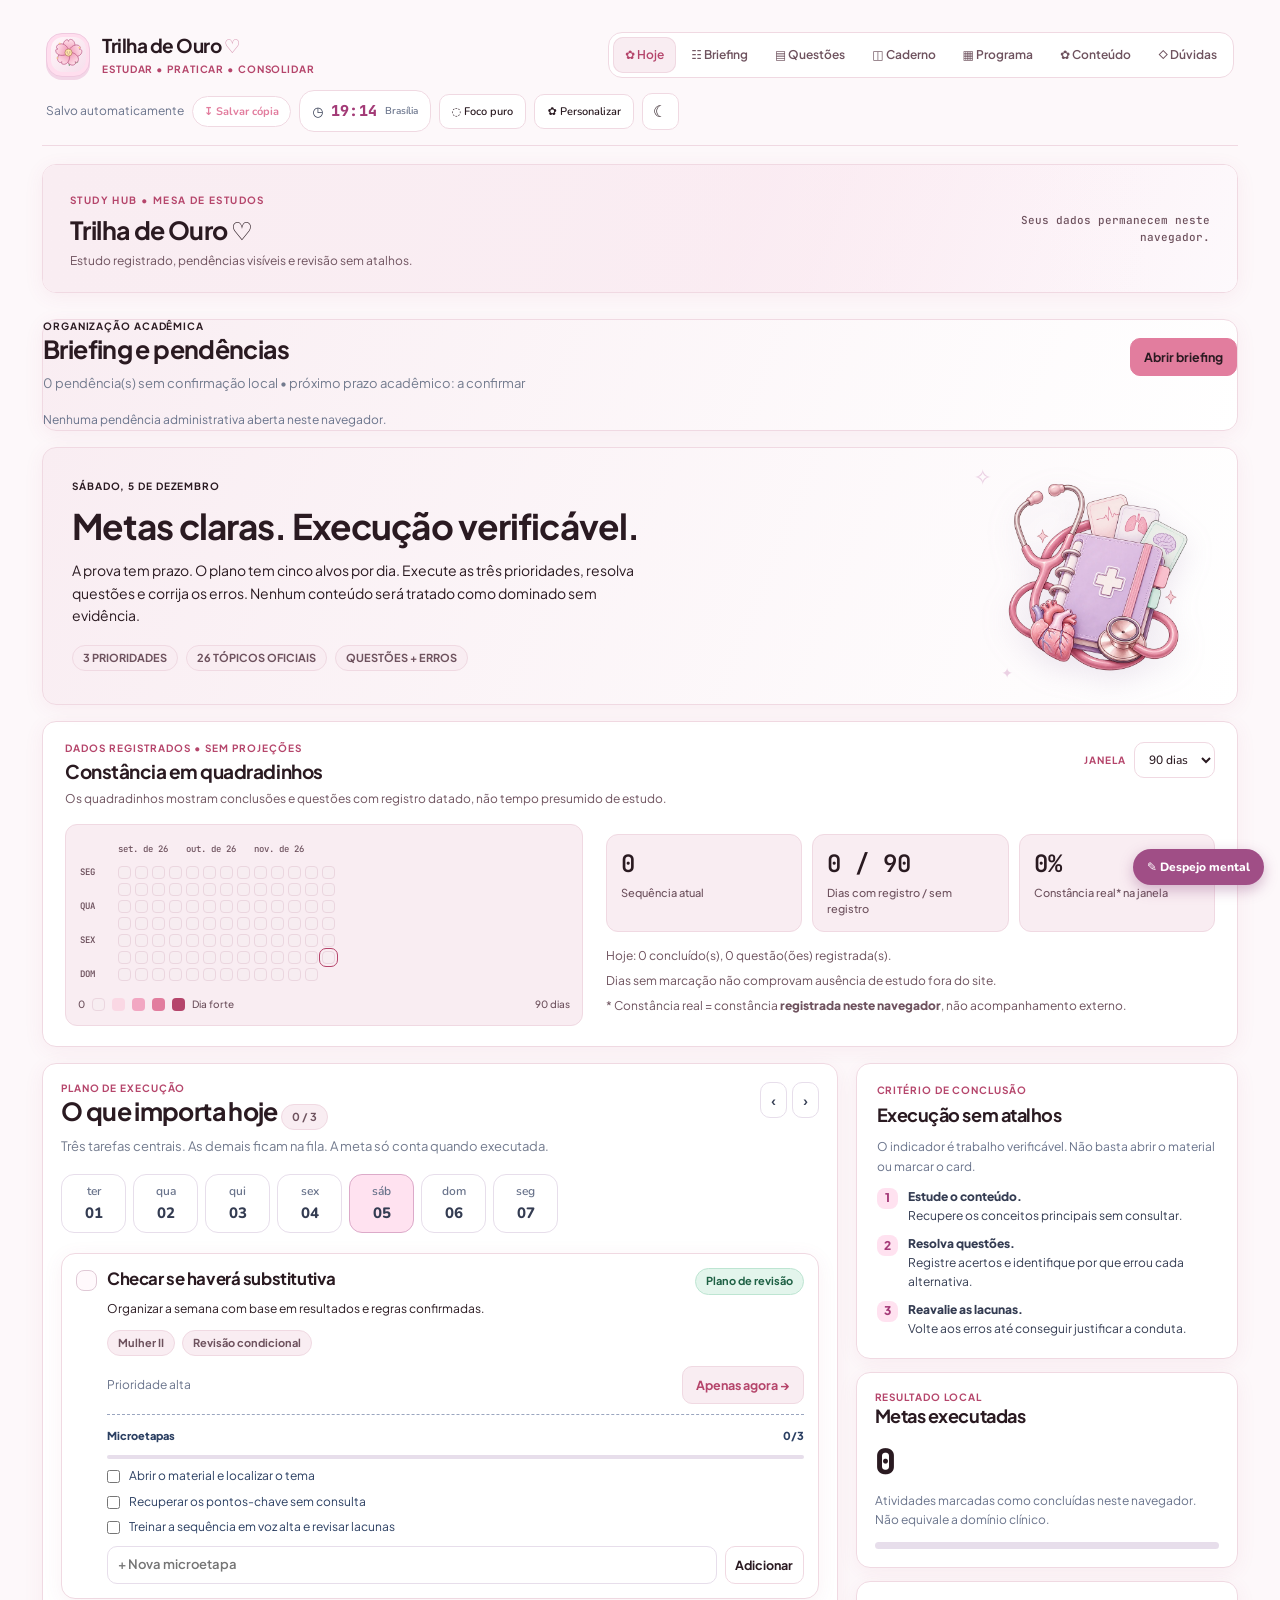
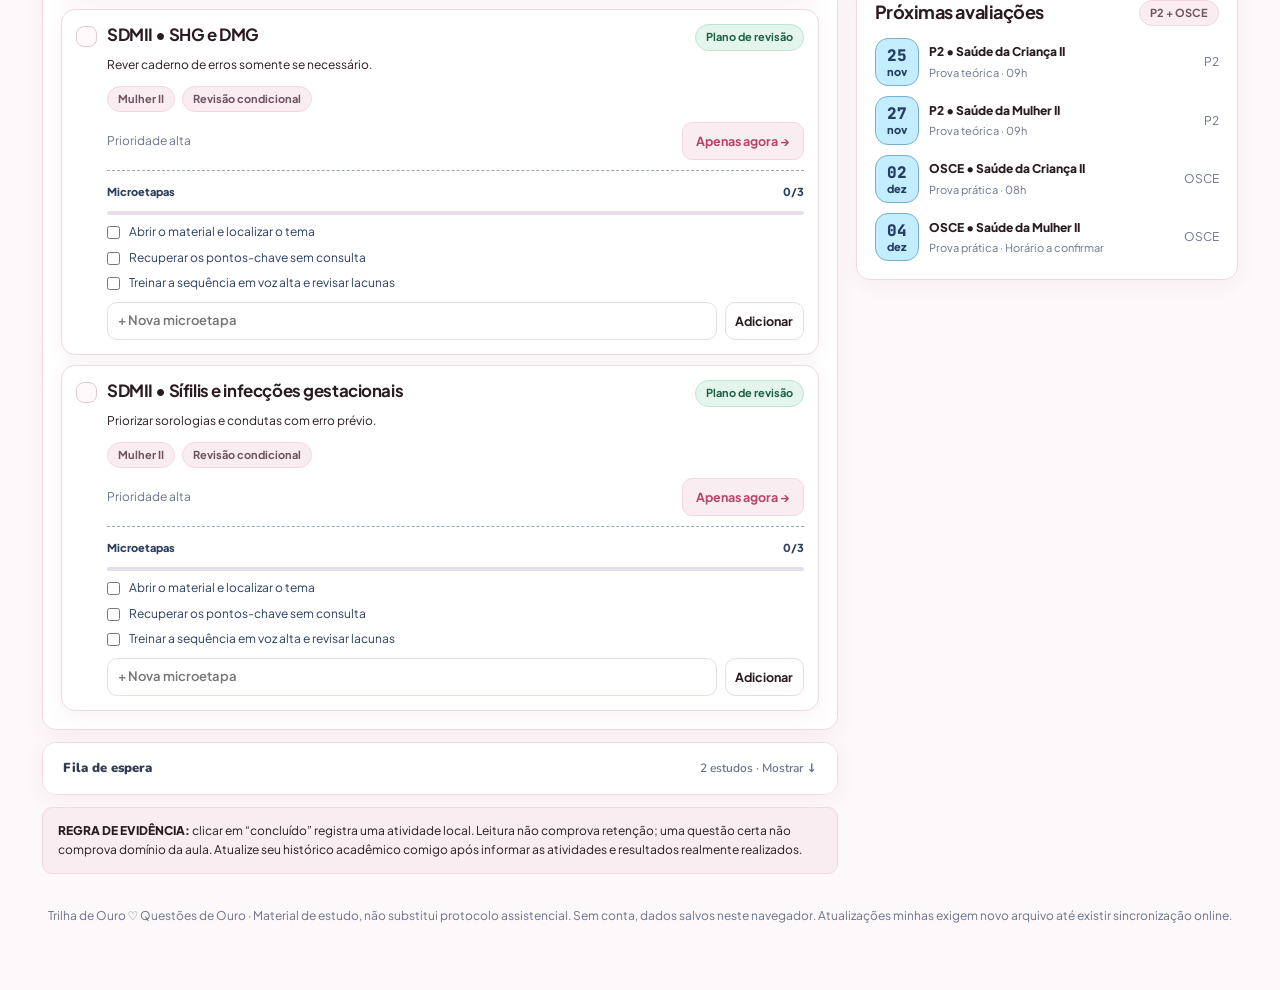
==== commit 1c0e72e8: "Atualizar a descrição dos cinco bancos clínicos" ====
--- a/index.html
+++ b/index.html
@@ -561,7 +561,7 @@
 <div class="note">Atualização on-line do <b>conteúdo acadêmico e briefing</b>: o site consulta a versão publicada no servidor ao abrir, quando volta para primeiro plano e periodicamente. Essa consulta não envia seu Caderno de Erros, respostas nem checklist para a internet. Mudanças novas só aparecem depois de uma publicação validada pela assistente.</div></section><section class="page hide" id="page-questoes"><div class="headline"><div class="label">QUESTÕES DE OURO</div><h1>Questões medem o que você consegue recuperar.</h1><p>20 questões formais sobre uma aula já estudada, além da triagem dos 26 tópicos oficiais. Responda antes de ver a correção de qualquer item. O Caderno mantém o histórico.</p></div>
 <section class="gold-workspace card" id="gold-workspace" aria-labelledby="gold-headline">
  <div class="gold-heading"><div><span class="gold-eyebrow">QUESTÕES DA APOSTILA DE OURO · BANCO AUTORAL COM CONTROLE DE QUALIDADE</span><h2 id="gold-headline">PALS · 30 CASOS CLÍNICOS</h2><p id="gold-subheading">Selecione o assunto para começar.</p></div><span class="gold-chip">PALS · NOVO CONJUNTO · 30</span></div>
- <div class="gold-choose"><button type="button" id="gold-mode-topic" class="gold-mode active">30 casos PALS revisados</button><button type="button" id="gold-mode-sim" class="gold-mode" disabled title="Suspenso por reprovação na auditoria">Simulado 50 · em reescrita</button></div><p class="gold-quality-alert" role="note"><strong>Auditoria de qualidade:</strong> O banco de 780 questões e o simulado anterior foram retirados da aplicação, após identificação de repetições e dificuldade inadequada. O primeiro conjunto refeito contém 30 casos distintos de PALS. Os outros 25 temas permanecem no Programa e voltarão às questões após auditoria. Suas respostas e correções anteriores continuam no Caderno e no backup.</p>
+ <div class="gold-choose"><button type="button" id="gold-mode-topic" class="gold-mode active">Bancos clínicos disponíveis</button><button type="button" id="gold-mode-sim" class="gold-mode" disabled title="Suspenso por reprovação na auditoria">Simulado 50 · em reescrita</button></div><p class="gold-quality-alert" role="note"><strong>Auditoria de qualidade:</strong> O banco de 780 questões e o simulado anterior foram retirados da aplicação, após identificação de repetições e dificuldade inadequada. Cinco bancos clínicos estão disponíveis, com 30 casos por tema. Os outros 21 temas permanecem no Programa e voltarão às questões após auditoria. Suas respostas e correções anteriores continuam no Caderno e no backup.</p>
  <div class="gold-select-area"><label for="gold-topic">Assunto</label><select id="gold-topic" aria-label="Escolha o tema das 30 questões"></select></div>
  <div class="gold-body"><div class="gold-main">
  <div class="gold-title-row"><b id="gold-count">0 / 30 respondidas</b><span class="gold-quiet" id="gold-draft-status">Salvando suas respostas...</span></div>
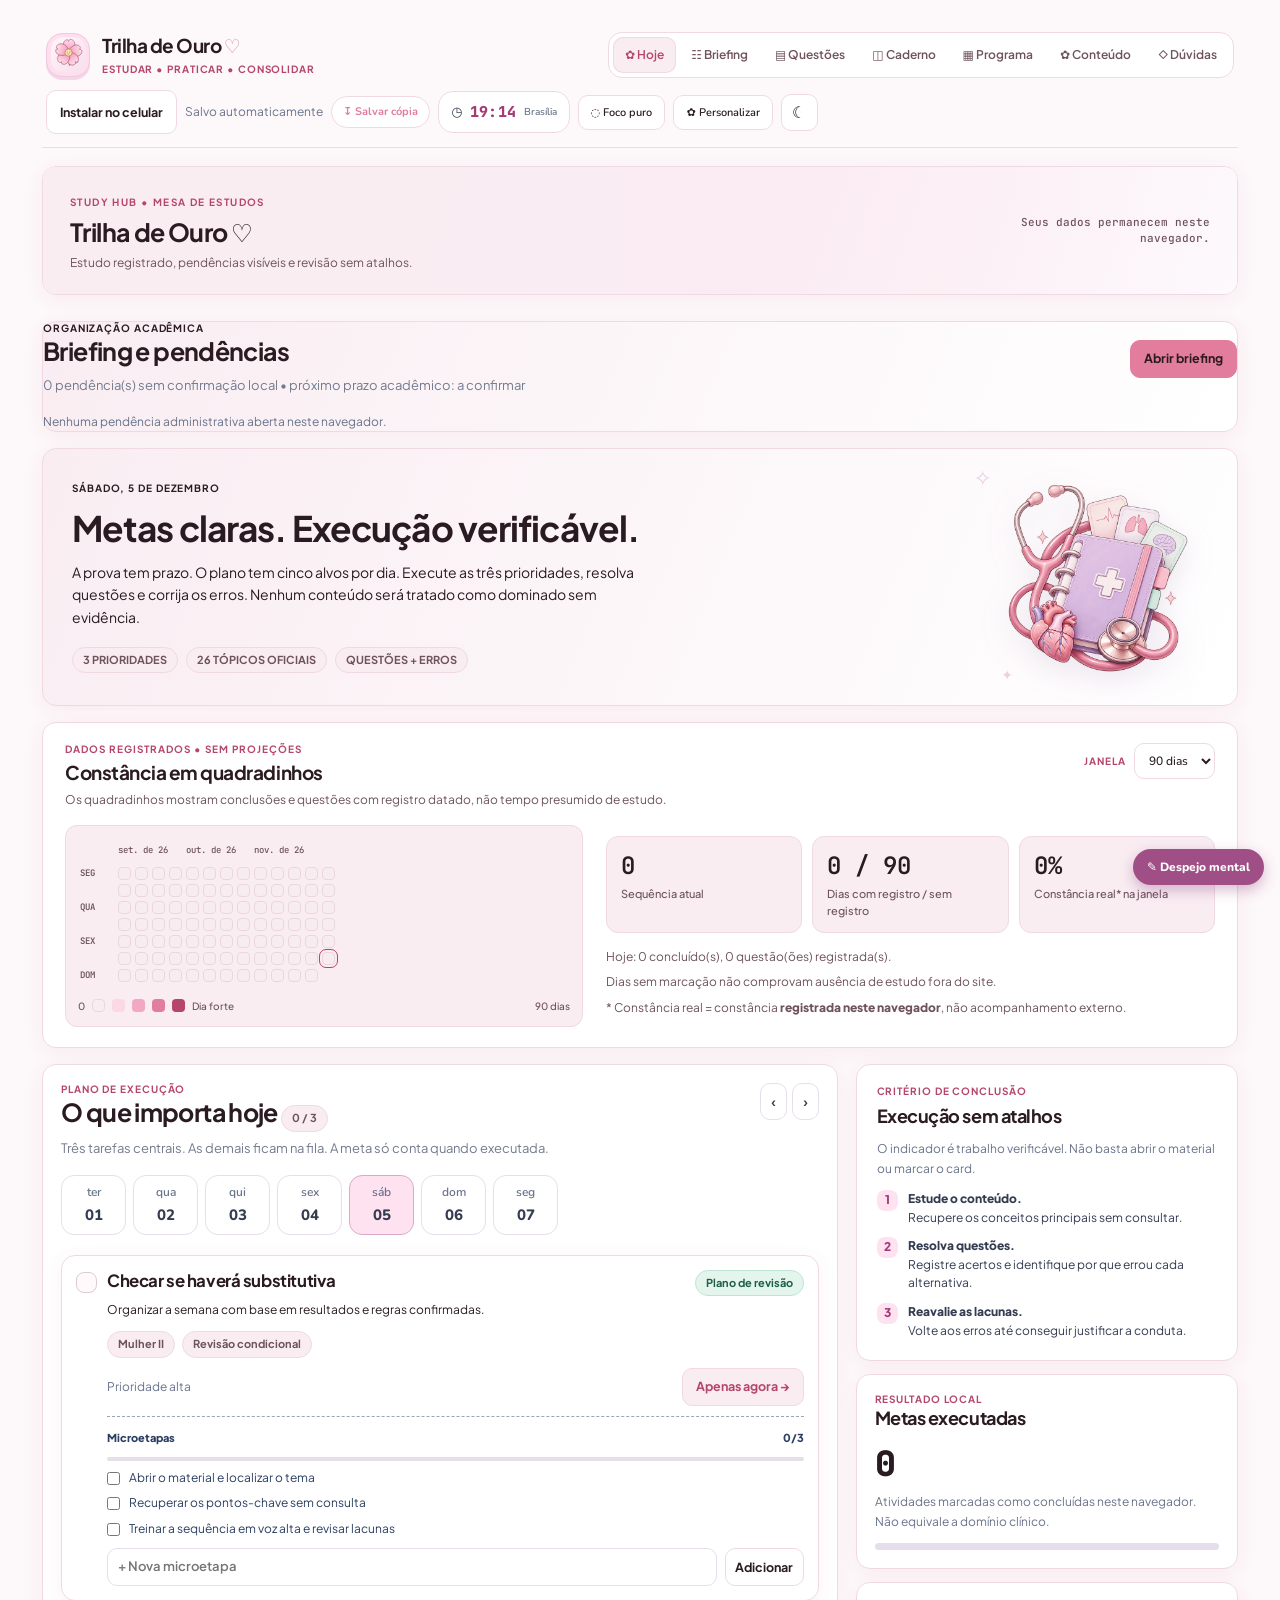
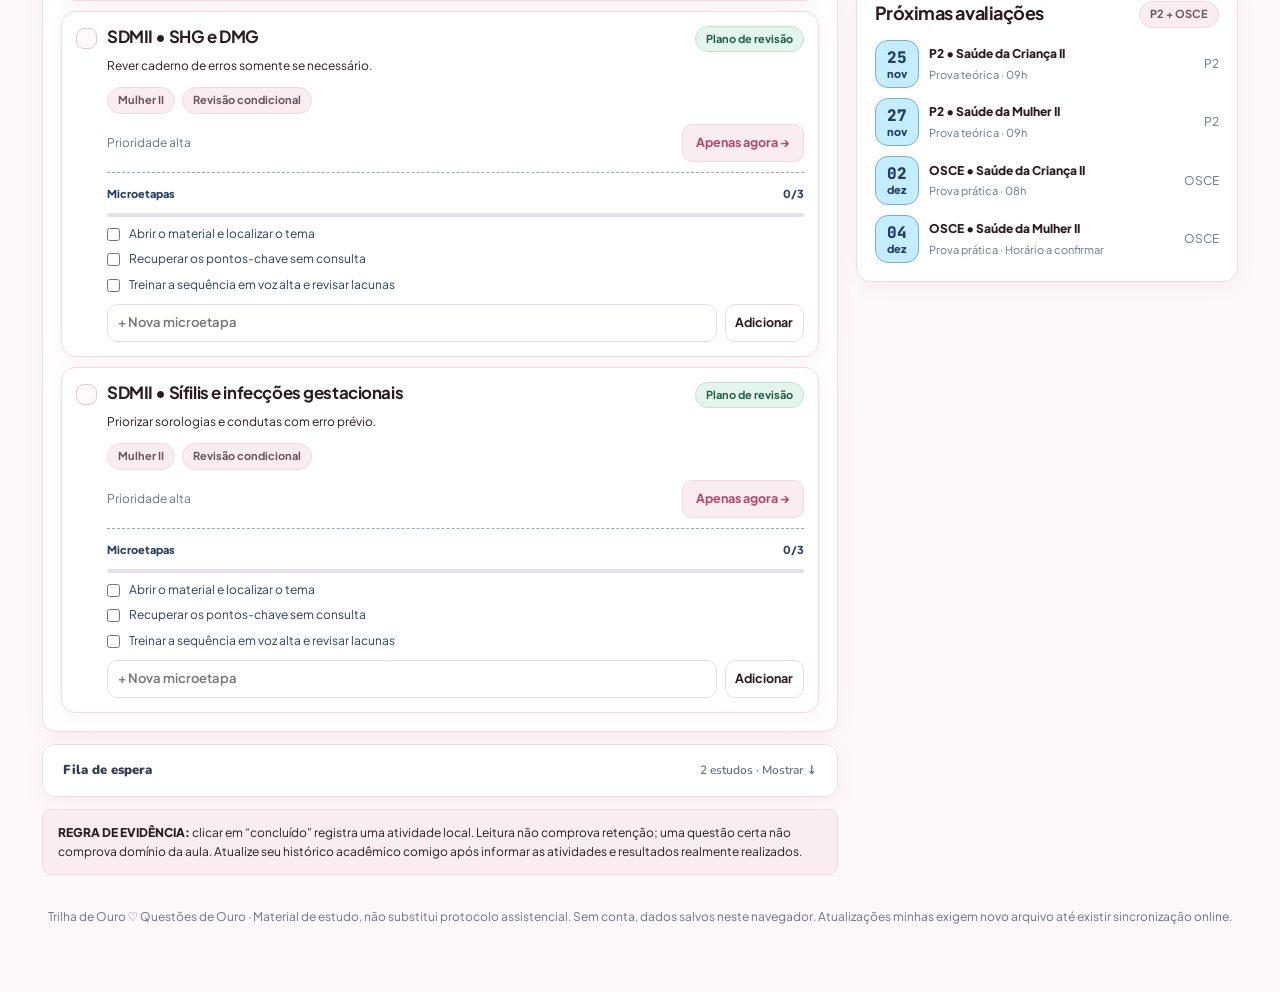
==== commit 42dec00e: "Adicionar instalação da Trilha de Ouro no celular" ====
--- a/index.html
+++ b/index.html
@@ -464,6 +464,15 @@
 <link rel="stylesheet" href="study-progress.css">
 <link rel="stylesheet" href="study-gold.css">
 <link rel="stylesheet" href="study-rigor.css">
+<style>
+#install-app{min-height:44px;white-space:nowrap}
+#install-app[hidden]{display:none}
+#install-help{width:min(28rem,calc(100% - 2rem));max-height:calc(100% - 2rem);overflow:auto;padding:1.25rem;border:1px solid var(--line,#e4cdda);border-radius:1rem;background:var(--surface,#fff);color:var(--ink,#26324d);box-shadow:0 16px 54px #17213e30}
+#install-help::backdrop{background:#17213e88}
+#install-help h2{margin:0 0 .75rem}
+#install-help p{margin:.75rem 0;line-height:1.55}
+#install-help form{margin-top:1rem}
+</style>
 </head>
 <body>
 <div class="app">
@@ -471,7 +480,7 @@
  <div class="brand"><span class="brand-icon" aria-hidden="true"><img src="flor-sakura.svg" alt="" width="35" height="35" style="display:block;width:35px;height:35px;border-radius:12px"></span><div><div class="brand-title">Trilha de Ouro <span style="color:#d48fac">♡</span></div><div class="brand-sub">ESTUDAR • PRATICAR • CONSOLIDAR</div></div></div>
  <nav class="nav" aria-label="Seções principais"><button type="button" data-page="hoje" class="active">✿ Hoje</button><button type="button" data-page="briefing">☷ Briefing</button><button type="button" data-page="questoes">▤ Questões</button><button type="button" data-page="erros">◫ Caderno</button><button type="button" data-page="programa">▦ Programa</button>
 <button type="button" data-page="conteudo">✿ Conteúdo</button><button type="button" data-page="duvidas">◇ Dúvidas</button></nav>
- <div class="tools"><span class="desktop-hint" id="save-status">Salvo neste navegador</span><button type="button" id="hub-save-backup" class="hub-backup-pill" title="Exportar cópia dos estudos" aria-label="Exportar cópia dos estudos">↧ Salvar cópia</button><div class="time-now" aria-label="Hora atual de Brasília"><span>◷</span><time class="clock-face" id="clock-now">--:--</time><small>Brasília</small></div><button type="button" id="hub-focus-toggle" class="hub-quick-btn" aria-pressed="false" title="Alternar visual sem decoração">◌ Foco puro</button>
+ <div class="tools"><button type="button" id="install-app" class="btn" hidden>Instalar no celular</button><span class="desktop-hint" id="save-status">Salvo neste navegador</span><button type="button" id="hub-save-backup" class="hub-backup-pill" title="Exportar cópia dos estudos" aria-label="Exportar cópia dos estudos">↧ Salvar cópia</button><div class="time-now" aria-label="Hora atual de Brasília"><span>◷</span><time class="clock-face" id="clock-now">--:--</time><small>Brasília</small></div><button type="button" id="hub-focus-toggle" class="hub-quick-btn" aria-pressed="false" title="Alternar visual sem decoração">◌ Foco puro</button>
 <button type="button" id="hub-personalize" class="hub-quick-btn" aria-haspopup="dialog" aria-controls="hub-drawer" aria-expanded="false">✿ Personalizar</button>
 <button id="dark-toggle" type="button" class="iconbtn" title="Alternar tema" aria-label="Alternar tema">☾</button></div>
 </header>
@@ -952,5 +961,56 @@
 <script src="study-progress.js"></script>
 <script id="gold-manifest" type="application/json">{"version":"5.1.0","topics":[{"id":"sc-A1","title":"Hipertensão arterial na infância e adolescência","group":"P2 • Saúde da Criança II"},{"id":"sc-A2","title":"Reações alérgicas em pediatria","group":"P2 • Saúde da Criança II"},{"id":"sc-A3","title":"Febre reumática","group":"P2 • Saúde da Criança II"},{"id":"sc-A4","title":"Meningite","group":"P2 • Saúde da Criança II"},{"id":"sc-A5","title":"PALS 2025 e emergências pediátricas","group":"P2 • Saúde da Criança II"},{"id":"sc-A6","title":"Dispositivos respiratórios na emergência pediátrica","group":"P2 • Saúde da Criança II"},{"id":"sc-A7","title":"Manejo de crises convulsivas em pediatria","group":"P2 • Saúde da Criança II"},{"id":"sc-A8","title":"Cetoacidose diabética","group":"P2 • Saúde da Criança II"},{"id":"sc-A9","title":"Abordagem do choque pediátrico","group":"P2 • Saúde da Criança II"},{"id":"sc-A10","title":"Parada cardiorrespiratória em pediatria","group":"P2 • Saúde da Criança II"},{"id":"sm-A1","title":"Trabalho de parto prematuro e bolsa rota","group":"P2 • Saúde da Mulher II"},{"id":"sm-A2","title":"Síndromes hipertensivas gestacionais","group":"P2 • Saúde da Mulher II"},{"id":"sm-A3","title":"Diabetes mellitus da gestante","group":"P2 • Saúde da Mulher II"},{"id":"sm-A4","title":"Sífilis na gestação","group":"P2 • Saúde da Mulher II"},{"id":"sm-A5","title":"Gestação gemelar","group":"P2 • Saúde da Mulher II"},{"id":"sm-A6","title":"Infecções gestacionais","group":"P2 • Saúde da Mulher II"},{"id":"oc-E1","title":"Choque hemodinâmico pediátrico","group":"OSCE • Saúde da Criança II"},{"id":"oc-E2","title":"Episódio convulsivo pediátrico","group":"OSCE • Saúde da Criança II"},{"id":"oc-E3","title":"Icterícia neonatal","group":"OSCE • Saúde da Criança II"},{"id":"oc-E4","title":"Suporte básico de vida em pediatria","group":"OSCE • Saúde da Criança II"},{"id":"oc-E5","title":"Cetoacidose diabética pediátrica","group":"OSCE • Saúde da Criança II"},{"id":"om-E1","title":"Pré-natal","group":"OSCE • Saúde da Mulher II"},{"id":"om-E2","title":"Pré-eclâmpsia","group":"OSCE • Saúde da Mulher II"},{"id":"om-E3","title":"Diabetes mellitus gestacional","group":"OSCE • Saúde da Mulher II"},{"id":"om-E4","title":"Prematuridade","group":"OSCE • Saúde da Mulher II"},{"id":"om-E5","title":"Sífilis e toxoplasmose na gestação","group":"OSCE • Saúde da Mulher II"}]}</script>
 <script src="study-gold.js"></script>
+<dialog id="install-help" aria-labelledby="install-title">
+  <h2 id="install-title">Instalar a Trilha de Ouro</h2>
+  <p><strong>iPhone ou iPad</strong> · Abra este site no Safari. Toque em <strong>Compartilhar</strong> e depois em <strong>Adicionar à Tela de Início</strong>. Se aparecer <strong>Abrir como App da Web</strong>, ative essa opção e toque em <strong>Adicionar</strong>.</p>
+  <p><strong>Android</strong> · Abra este site no Chrome. Toque no menu <strong>⋮</strong> e escolha <strong>Instalar app</strong> ou <strong>Adicionar à tela inicial</strong>.</p>
+  <form method="dialog"><button class="btn" autofocus>Fechar</button></form>
+</dialog>
+<script>
+(() => {
+  const button = document.getElementById('install-app');
+  const help = document.getElementById('install-help');
+  const standalone = window.matchMedia('(display-mode: standalone)');
+  let promptEvent;
+
+  function hideInstallButton() {
+    button.hidden = true;
+  }
+
+  button.hidden = standalone.matches || navigator.standalone === true;
+  window.addEventListener('beforeinstallprompt', event => {
+    event.preventDefault();
+    promptEvent = event;
+  });
+  window.addEventListener('appinstalled', () => {
+    promptEvent = undefined;
+    hideInstallButton();
+  });
+  standalone.addEventListener('change', event => {
+    button.hidden = event.matches || navigator.standalone === true;
+  });
+
+  button.addEventListener('click', async () => {
+    if (!promptEvent) {
+      help.showModal();
+      return;
+    }
+
+    const pendingPrompt = promptEvent;
+    promptEvent = undefined;
+    button.disabled = true;
+    try {
+      await pendingPrompt.prompt();
+      const {outcome} = await pendingPrompt.userChoice;
+      if (outcome === 'accepted') hideInstallButton();
+    } catch {
+      help.showModal();
+    } finally {
+      button.disabled = false;
+    }
+  });
+})();
+</script>
 </body>
 </html>
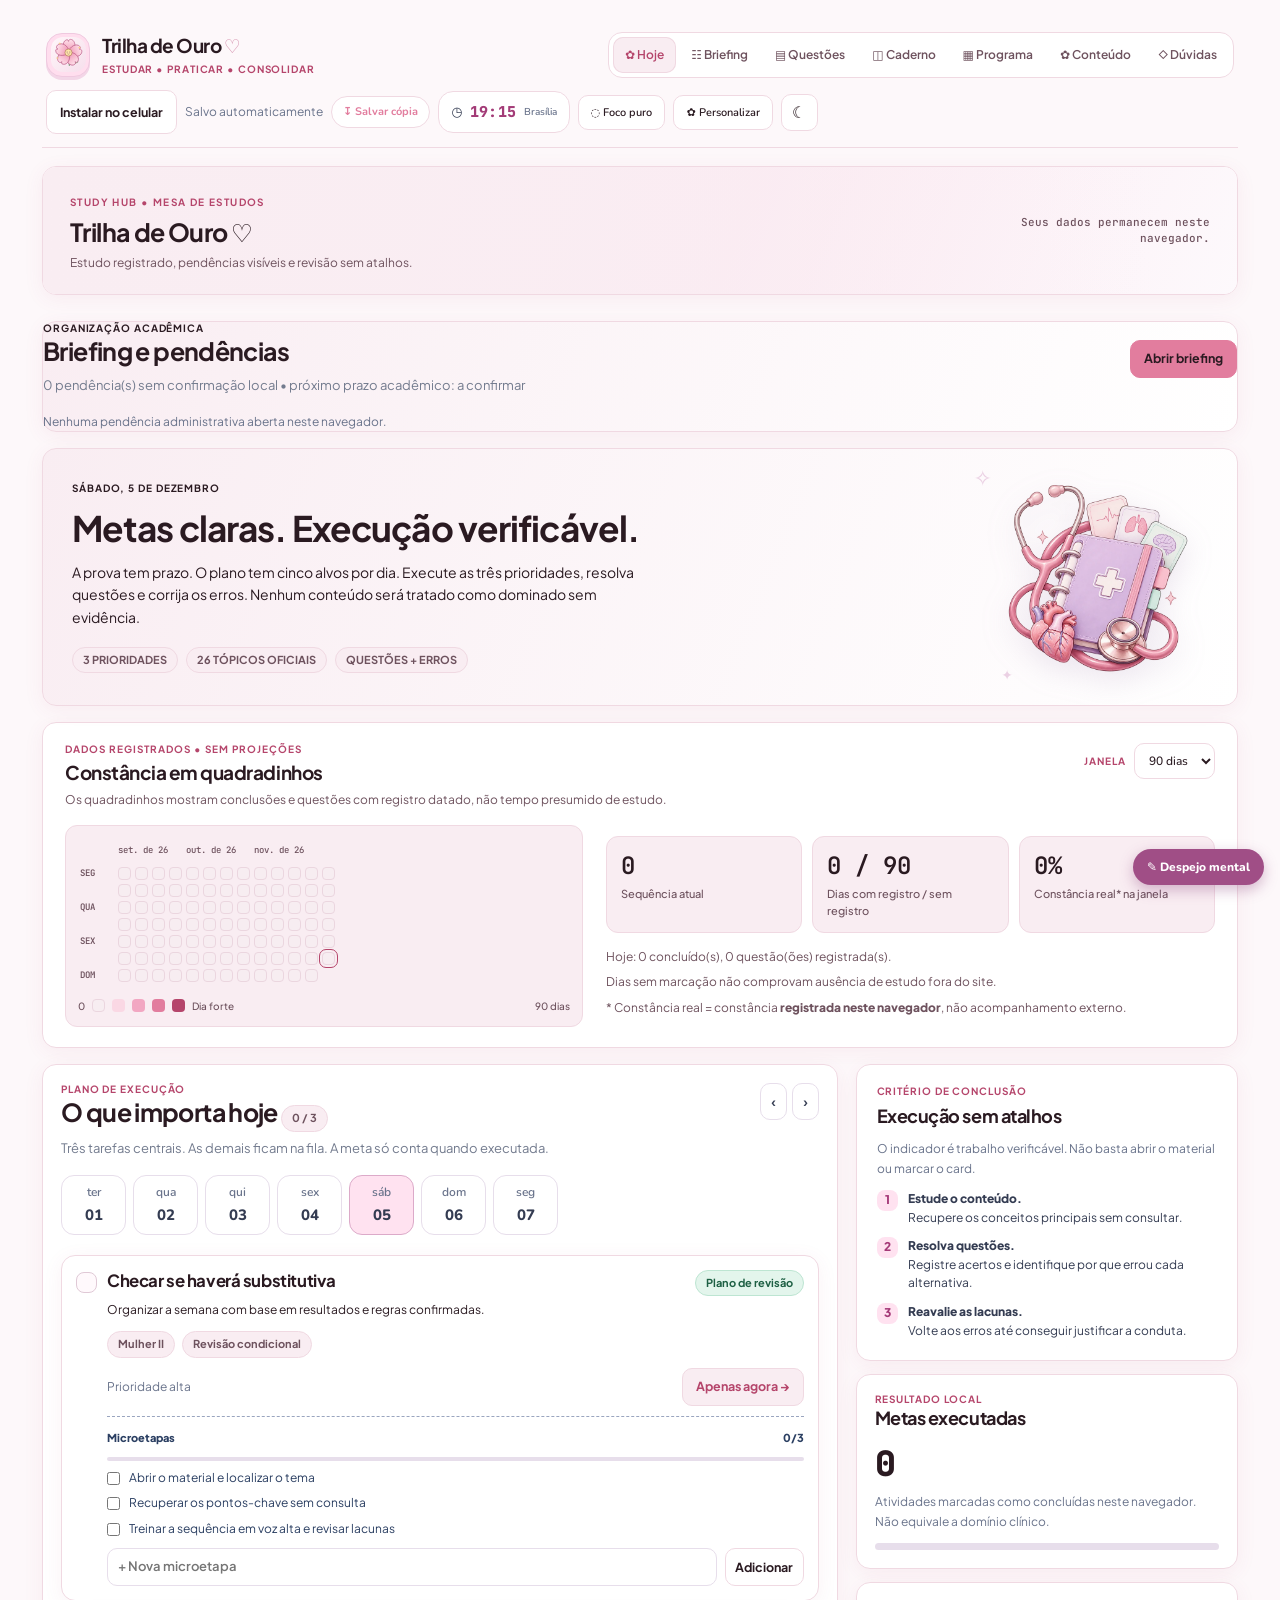
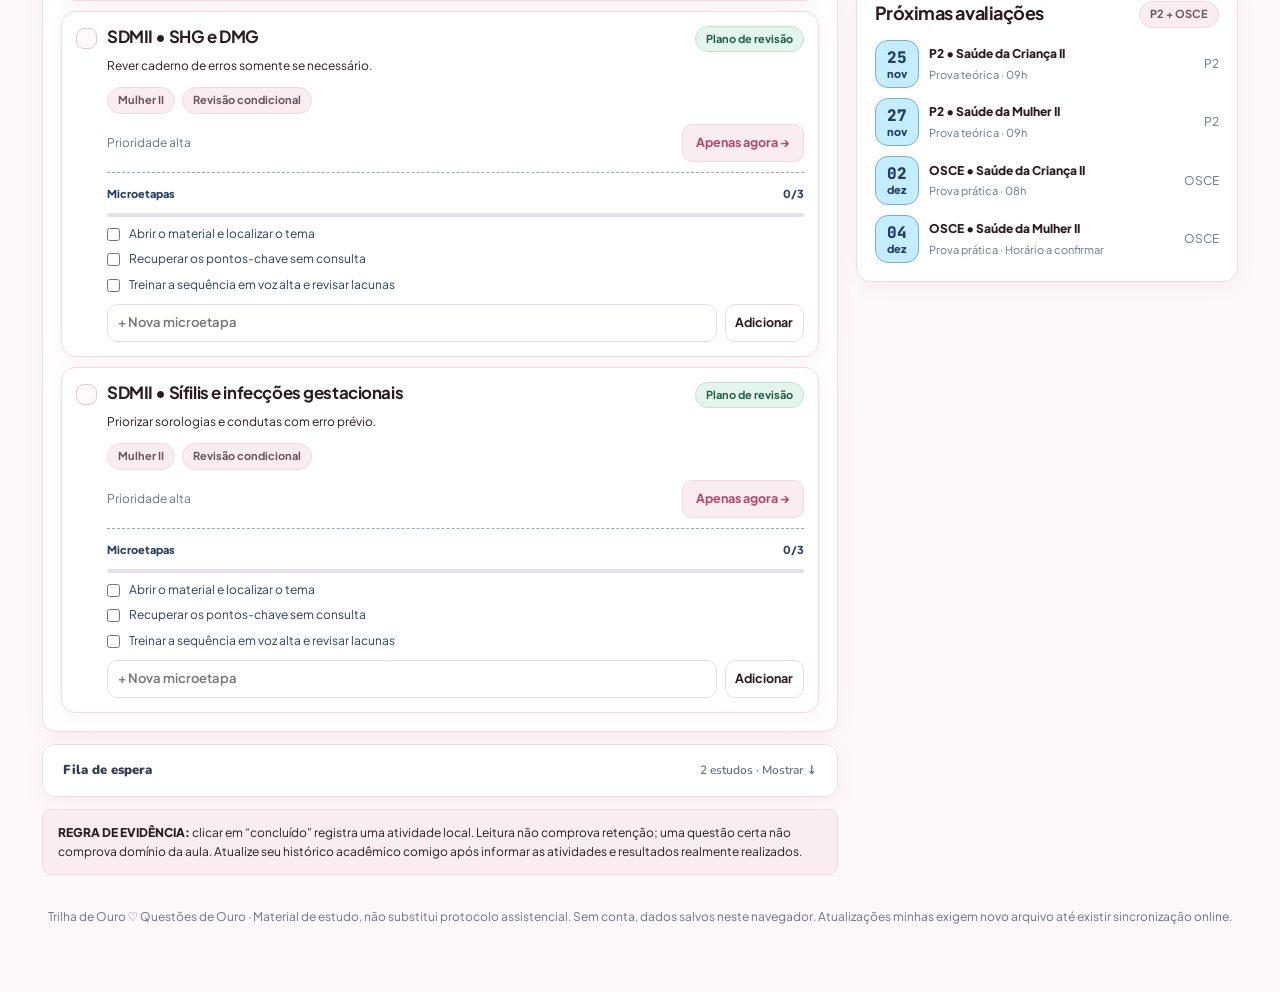
==== commit 206e7531: "Usar o ícone sakura no caminho padrão do Safari" ====
--- a/index.html
+++ b/index.html
@@ -1,1016 +1,1017 @@
-<!doctype html>
-<html lang="pt-BR">
-<head>
-<link rel="icon" type="image/svg+xml" href="flor-sakura.svg">
-<link rel="apple-touch-icon" sizes="180x180" href="apple-touch-icon.png">
-<link rel="manifest" href="manifest.webmanifest">
-<meta charset="utf-8">
-<meta name="viewport" content="width=device-width,initial-scale=1">
-<meta name="theme-color" content="#FDF8FA">
-<meta name="studyhub-version" content="5.1.0">
-<link rel="preconnect" href="https://fonts.googleapis.com">
-<link rel="preconnect" href="https://fonts.gstatic.com" crossorigin>
-<link href="https://fonts.googleapis.com/css2?family=Fredoka:wght@400;500;600;700&family=Nunito:wght@400;500;600;700;800&display=swap" rel="stylesheet">
-<title>Trilha de Ouro | Biblioteca Bubble</title>
-<meta name="description" content="Trilha de Ouro e Questões de Ouro: metas mensuráveis, questões comentadas e conteúdo integral das provas, em visual médico kawaii.">
-<style>
-:root{--bg:#fbfafc;--surface:#fff;--surface2:#fff9fc;--text:#413b4a;--muted:#817989;--line:#eae5ee;--pink:#ef87b4;--pink-soft:#fff0f7;--pink-deep:#a53d74;--lav:#e9e3fa;--mint:#ecf9f3;--peach:#fff1e9;--shadow:0 12px 34px rgba(83,63,91,.055);--green-bg:#eaf8ef;--green:#207a55;--yellow-bg:#fff4d9;--yellow:#946313;--coral-bg:#ffebe7;--coral:#c14f45;--radius:23px}
-[data-theme=dark]{--bg:#121417;--surface:#1d2025;--surface2:#242128;--text:#f4edf6;--muted:#b7acbf;--line:#34303a;--pink-soft:#3f2939;--pink:#e89dc1;--pink-deep:#ffd0e7;--lav:#352f43;--mint:#20382e;--peach:#382d2c;--shadow:0 12px 34px rgba(0,0,0,.16);--green-bg:#173e30;--green:#a6e4be;--yellow-bg:#493c23;--yellow:#ffdd92;--coral-bg:#4e2c2c;--coral:#ffb0a5}
-*{box-sizing:border-box}html{scroll-behavior:smooth}body{margin:0;background:var(--bg);color:var(--text);font:15px/1.5 'DM Sans',system-ui,-apple-system,Segoe UI,Arial,sans-serif;transition:background .2s,color .2s}button,input,textarea,select{font:inherit}button{cursor:pointer}button:disabled{opacity:.45;cursor:not-allowed}button:focus-visible,input:focus-visible,textarea:focus-visible,select:focus-visible{outline:3px solid #f4a8cd;outline-offset:3px}h1,h2,h3,h4,p{margin:0}h1,h2,h3,h4{font-family:'Nunito','DM Sans',system-ui,sans-serif;letter-spacing:-.027em}h2{font-size:22px;font-weight:900}h3{font-size:18px;font-weight:900}small{font-size:12px}strong{font-weight:800}.muted{color:var(--muted)}.tiny{font-size:12px}.hide{display:none!important}.app{max-width:1186px;margin:0 auto;padding:20px 22px 65px}.top{display:flex;align-items:center;justify-content:space-between;gap:18px;padding-bottom:17px;border-bottom:1px solid var(--line)}.brand{display:flex;gap:12px;align-items:center;flex-shrink:0}.brand-icon{width:44px;height:44px;display:grid;place-items:center;border-radius:15px;background:linear-gradient(140deg,#ffe5ef,#f5edff);border:1px solid #f2dfeb;box-shadow:0 5px 13px #dca0c019;color:#a53d74}.brand-title{font-size:19px;line-height:1.1;font-weight:900}.brand-sub{margin-top:2px;font-size:11px;color:var(--muted);letter-spacing:.035em}.nav{display:flex;align-items:center;gap:5px;padding:5px;background:var(--surface);border:1px solid var(--line);border-radius:16px}.nav button{border:0;background:none;border-radius:11px;padding:9px 15px;color:var(--muted);font-size:13px;font-weight:800;white-space:nowrap}.nav button.active{color:var(--pink-deep);background:var(--pink-soft)}.tools{display:flex;align-items:center;gap:8px}.iconbtn{display:grid;place-items:center;width:37px;height:37px;background:var(--surface);border:1px solid var(--line);border-radius:13px;color:var(--text);font-size:16px}.desktop-hint{font-size:12px;color:var(--muted)}.page{padding-top:21px}.label{font-size:11px;font-weight:900;letter-spacing:.095em;text-transform:uppercase;color:var(--pink-deep)}.card{background:var(--surface);border:1px solid var(--line);border-radius:var(--radius);box-shadow:var(--shadow)}.btn{border:1px solid var(--line);background:var(--surface);color:var(--text);padding:10px 14px;border-radius:12px;font-size:13px;font-weight:800;display:inline-flex;align-items:center;justify-content:center;gap:7px;transition:transform .18s,background .18s}.btn:hover:not(:disabled){transform:translateY(-1px)}.btn-main{color:#fff;background:#bb4b85;border-color:#bb4b85}.btn-main:hover:not(:disabled){background:#a43975}.btn-lite{background:var(--pink-soft);border-color:transparent;color:var(--pink-deep)}.btn-sm{padding:7px 10px;font-size:12px;border-radius:10px}.btn-quiet{border-color:transparent;background:transparent;box-shadow:none}.input,.select,.textarea{width:100%;border-radius:12px;border:1px solid var(--line);padding:10px 12px;background:var(--surface);color:var(--text);font-size:13px}.textarea{resize:vertical;min-height:95px}.title-row{display:flex;justify-content:space-between;align-items:flex-start;gap:12px;margin-bottom:16px}.title-row p{color:var(--muted);font-size:13px;margin-top:3px}.pill{display:inline-flex;align-items:center;justify-content:center;gap:6px;padding:6px 10px;border-radius:999px;background:var(--surface2);border:1px solid var(--line);font-size:11px;font-weight:800;color:var(--muted);white-space:nowrap}.tag-green{background:var(--green-bg);color:var(--green);border-color:transparent}.tag-amber{background:var(--yellow-bg);color:var(--yellow);border-color:transparent}.tag-coral{background:var(--coral-bg);color:var(--coral);border-color:transparent}.progress-line{height:7px;background:var(--line);border-radius:99px;overflow:hidden}.progress-line>div{height:100%;width:0;background:#e4a6cb;border-radius:99px;transition:width .4s}.hero{padding:26px 29px;background:linear-gradient(110deg,#fff1f8 0%,#fff9fd 50%,#f4f1ff 100%);border:1px solid #f1dfeb;border-radius:26px;min-height:208px;position:relative;overflow:hidden;display:grid;grid-template-columns:1fr 220px;gap:16px;align-items:center}.hero .label{color:#ad5685}.hero h1{font-size:33px;line-height:1.16;margin:9px 0 9px;font-weight:900;color:#55405a}.hero p{color:#796b7d;max-width:570px;font-size:14px}.hero-chips{display:flex;gap:8px;flex-wrap:wrap;margin-top:18px}.hero-chips .pill{background:#fff9fc;color:#8e6280;border-color:#f0dbe8}.spark{position:absolute;font-size:22px;color:#dfb5d4;opacity:.6;user-select:none;pointer-events:none}.spark.a{top:11px;right:245px}.spark.b{bottom:20px;right:224px;font-size:14px}.mascot{width:204px;max-width:100%;height:204px;object-fit:contain;justify-self:center;filter:drop-shadow(0 10px 14px #9877a72c)}.dash-layout{display:grid;grid-template-columns:minmax(0,1.56fr) minmax(270px,.75fr);gap:18px;margin-top:18px;align-items:start}.panel{padding:20px 22px}.queue{margin-top:12px;padding:0;overflow:hidden}.summary-toggle{width:100%;border:0;background:var(--surface);padding:15px 20px;display:flex;justify-content:space-between;align-items:center;text-align:left;color:var(--text);font-weight:900;font-size:13px}.summary-toggle span{color:var(--muted);font-weight:600;font-size:12px}.queue-inner{padding:0 15px 15px}.tasklist{display:grid;gap:10px}.task{position:relative;border:1px solid var(--line);border-radius:17px;padding:15px;background:var(--surface);transition:transform .16s,border-color .16s}.task:hover{border-color:#e8cadb}.task.done{opacity:.72}.taskhead{display:flex;gap:10px;align-items:flex-start}.check{width:21px;height:21px;border-radius:8px;border:1.6px solid #e0c9d6;background:var(--surface2);display:grid;place-items:center;color:var(--pink-deep);flex-shrink:0;margin-top:2px;font-weight:900}.check.checked{background:var(--green-bg);color:var(--green);border-color:var(--green)}.taskbody{min-width:0;flex:1}.tasktitle{font-size:15px;font-weight:900;line-height:1.3}.taskdesc{font-size:12px;color:var(--muted);margin-top:4px;line-height:1.6}.taskmeta{display:flex;gap:7px;flex-wrap:wrap;margin:12px 0 10px}.taskfooter{display:flex;justify-content:space-between;gap:8px;align-items:center;flex-wrap:wrap}.micro-wrap{padding-top:12px;margin-top:10px;border-top:1px dashed var(--line)}.micro-top{display:flex;justify-content:space-between;align-items:center;font-size:11px;color:var(--muted);margin-bottom:9px;font-weight:800}.micro{display:flex;gap:9px;align-items:flex-start;font-size:12px;margin:9px 0;color:var(--text);line-height:1.4;cursor:pointer}.micro input{accent-color:#b66d9c;margin:2px 0 0;flex-shrink:0}.micro input:checked+span{text-decoration:line-through;color:var(--muted)}.micro-add{display:flex;gap:8px;margin-top:10px}.micro-add .input{min-width:0;padding:8px 10px;font-size:12px}.micro-add .btn{white-space:nowrap}.micro-wrap .progress-line{height:4px;margin:10px 0 2px}.side{display:grid;gap:13px}.small-card{padding:18px}.achievement{font-family:'Nunito';font-size:35px;font-weight:900;margin-top:5px}.examrows{display:grid;gap:10px}.examrow{display:grid;grid-template-columns:44px 1fr auto;gap:10px;align-items:center}.examdate{background:var(--surface2);border-radius:13px;padding:7px 5px;text-align:center;font-size:11px;line-height:1.2;font-weight:800}.examdate b{display:block;font-size:16px}.examtitle{font-size:12px;font-weight:800}.examsub{font-size:11px;color:var(--muted);margin-top:2px}.day-pills{display:flex;gap:7px;overflow-x:auto;padding-bottom:7px;margin:1px 0 13px;scrollbar-width:thin}.day-pill{border:1px solid var(--line);border-radius:13px;background:var(--surface);min-width:65px;padding:7px 9px;display:grid;place-items:center;color:var(--muted)}.day-pill strong{font-size:15px;color:var(--text)}.day-pill.active{background:var(--pink-soft);border-color:#dcaac9}.date-nav{display:flex;align-items:center;gap:5px}.date-nav button{background:var(--surface);border:1px solid var(--line);color:var(--text);border-radius:9px;padding:6px 10px}.empty{border:1px dashed var(--line);padding:22px;border-radius:15px;color:var(--muted);font-size:13px;text-align:center}.note{background:var(--surface2);padding:13px 15px;border-radius:15px;font-size:12px;color:var(--muted);line-height:1.6;border:1px solid var(--line)}.headline{margin-bottom:18px}.headline h1{font-size:29px;line-height:1.17}.headline p{color:var(--muted);margin-top:7px;font-size:14px}.subnav{display:flex;gap:8px;flex-wrap:wrap;margin-bottom:16px}.subnav button{border:1px solid var(--line);border-radius:999px;background:var(--surface);padding:9px 14px;font-size:12px;font-weight:800;color:var(--muted)}.subnav button.active{border-color:#eac3da;background:var(--pink-soft);color:var(--pink-deep)}.quiz-layout{display:grid;grid-template-columns:minmax(0,1.4fr) minmax(250px,.65fr);gap:18px}.quiz-card{padding:24px}.quiz-top{display:flex;align-items:center;justify-content:space-between;gap:15px;margin-bottom:16px}.quiz-topic{font-size:12px;color:var(--muted);font-weight:800}.quiz-stem{font-size:18px;line-height:1.5;font-weight:900;margin:15px 0 20px}.options{display:grid;gap:9px}.option{width:100%;display:flex;gap:13px;align-items:center;text-align:left;padding:13px 14px;border:1px solid var(--line);border-radius:14px;background:var(--surface);font-size:13px;color:var(--text);line-height:1.5;transition:border-color .15s,background .15s}.option:hover:not(:disabled),.option.selected{border-color:#e2a9cd;background:var(--pink-soft)}.option .letter{flex-shrink:0;width:26px;height:26px;border-radius:8px;background:var(--surface2);display:grid;place-items:center;font-weight:900;color:var(--muted)}.option.correct{border-color:var(--green);background:var(--green-bg)}.option.wrong{border-color:var(--coral);background:var(--coral-bg)}.quiz-bottom{display:flex;gap:9px;justify-content:space-between;align-items:center;flex-wrap:wrap;margin-top:18px}.feedback{margin-top:15px;border-radius:14px;padding:16px;border:1px solid var(--line);font-size:13px;line-height:1.7;background:var(--surface2)}.feedback h4{font-size:15px;margin-bottom:6px}.feedback p+p{margin-top:8px}.score{display:grid;grid-template-columns:repeat(2,1fr);gap:10px;margin:10px 0}.score div{border:1px solid var(--line);border-radius:14px;padding:12px}.score b{display:block;font-size:22px;font-family:Nunito}.score small{color:var(--muted)}.catalog-group{border:1px solid var(--line);border-radius:16px;margin:10px 0;overflow:hidden}.catalog-group summary{padding:15px 17px;font-weight:900;display:flex;justify-content:space-between;gap:12px;align-items:center;cursor:pointer;list-style:none}.catalog-group summary::-webkit-details-marker{display:none}.catalog-items{padding:0 12px 12px;display:grid;gap:8px}.catalog-item{border:1px solid var(--line);padding:12px 14px;border-radius:13px}.catalog-item strong{font-size:13px}.catalog-item p{margin-top:5px;color:var(--muted);font-size:12px;line-height:1.55}.split{display:flex;align-items:flex-start;justify-content:space-between;gap:9px}.statuses{font-size:10px;font-weight:800;border:1px solid var(--line);padding:4px 7px;border-radius:9px;color:var(--muted);flex-shrink:0}.history-row{padding:14px 0;border-bottom:1px solid var(--line)}.history-row:last-child{border:0}.history-row strong{font-size:13px}.history-row p{font-size:12px;color:var(--muted);margin-top:5px;line-height:1.55}.error-row{border:1px solid var(--line);border-radius:16px;padding:17px;margin-top:10px}.error-row h4{font-size:14px}.error-row p{margin:7px 0;color:var(--muted);font-size:12px;line-height:1.5}.footer{text-align:center;margin-top:32px;font-size:12px;color:var(--muted)}.fab{position:fixed;z-index:45;right:23px;bottom:22px;box-shadow:0 12px 26px #7d4d6e26;border:none;border-radius:16px;background:#5a4b65;color:#fff;font-weight:800;padding:13px 17px;display:flex;align-items:center;gap:8px}.sheet-shade{position:fixed;inset:0;background:#211b2e70;z-index:60;display:none;align-items:flex-end;justify-content:flex-end}.sheet-shade.open{display:flex}.sheet{height:100%;width:min(420px,100%);background:var(--surface);padding:26px;overflow-y:auto;box-shadow:-12px 0 48px #0002}.sheet h2{font-size:23px}.sheet .entry{border:1px solid var(--line);border-radius:12px;padding:12px;margin-top:9px;font-size:13px}.sheet .entry small{display:block;color:var(--muted);margin-top:5px}.focus-layer{position:fixed;inset:0;z-index:50;background:var(--bg);display:none;overflow-y:auto}.focus-layer.open{display:block}.focus-shell{width:min(820px,100%);margin:0 auto;padding:25px 20px 55px}.focus-top{display:flex;justify-content:space-between;align-items:center;gap:12px}.focus-box{max-width:740px;margin:40px auto 0}.focus-box h2{font-size:32px;margin:8px 0}.focus-box p{color:var(--muted);margin-bottom:13px}.focus-list{border:1px solid var(--line);border-radius:18px;padding:20px;margin:18px 0;background:var(--surface)}.focus-step{margin:12px 0;display:flex;gap:10px;align-items:center}.focus-step input{accent-color:#b66d9c}.toast{position:fixed;left:50%;bottom:22px;transform:translateX(-50%) translateY(15px);background:#413446;color:white;z-index:100;border-radius:12px;padding:10px 16px;font-size:13px;font-weight:700;box-shadow:var(--shadow);opacity:0;pointer-events:none;transition:.2s}.toast.show{opacity:1;transform:translateX(-50%) translateY(0)}.confetti{position:fixed;left:50%;top:30%;z-index:110;font-size:27px;pointer-events:none;animation:confetti .75s ease-out forwards}@keyframes confetti{0%{opacity:0;transform:translate(-50%,15px) scale(.6)}35%{opacity:1}100%{opacity:0;transform:translate(-50%,-62px) scale(1.3)}}
-@media(max-width:1050px){.top{flex-wrap:wrap}.nav{order:3;width:100%;justify-content:center}.nav button{flex:1}.hero{grid-template-columns:1fr 150px}.mascot{width:150px;height:150px}.dash-layout,.quiz-layout{grid-template-columns:minmax(0,1.35fr) minmax(255px,.8fr)}}
-@media(max-width:770px){.app{padding:14px 13px 85px}.top{gap:11px;padding-bottom:13px}.brand-title{font-size:17px}.desktop-hint{display:none}.nav{order:3;overflow-x:auto;justify-content:space-around}.nav button{font-size:12px;padding:9px 7px}.hero{padding:21px;grid-template-columns:1fr 105px;min-height:175px}.hero h1{font-size:26px}.mascot{height:130px;width:120px}.hero p{font-size:12px}.dash-layout,.quiz-layout{grid-template-columns:minmax(0,1fr)}.dash-layout>div,.dash-layout>aside,.quiz-layout>section,.quiz-layout>aside{min-width:0}.day-pills{max-width:100%;width:100%}.side{grid-template-columns:1fr 1fr}.fab{bottom:14px;right:14px}}
-@media(max-width:480px){.top{justify-content:space-between}.brand-icon{width:38px;height:38px;border-radius:12px}.brand-sub{font-size:10px}.nav{gap:0;padding:4px}.nav button{padding:9px 3px;font-size:11px}.hero{grid-template-columns:1fr 78px;padding:17px;min-height:165px;gap:4px}.hero h1{font-size:22px;max-width:230px}.hero p{font-size:12px}.hero-chips{margin-top:12px}.hero-chips .pill{font-size:10px;padding:5px 7px}.mascot{height:112px;width:98px}.panel{padding:15px}.side{grid-template-columns:1fr}.title-row{gap:6px}.task{padding:12px}.taskfooter{gap:7px}.micro-add{flex-wrap:wrap}.micro-add .input{flex-basis:100%}.quiz-card{padding:17px}.quiz-stem{font-size:16px}.headline h1{font-size:25px}.fab{font-size:12px;padding:12px}}
-@media(prefers-reduced-motion:reduce){*,*:before,*:after{animation-duration:.01ms!important;transition-duration:.01ms!important;scroll-behavior:auto!important}}
-
-/* Atualização 1.4: foco sem contagem temporal; hierarquia e arte médica refinadas */
-.exec-card{padding:20px;background:linear-gradient(155deg,var(--surface),var(--surface2))}.exec-card ul{margin:12px 0 0;padding:0;list-style:none;display:grid;gap:10px}.exec-card li{display:flex;gap:10px;align-items:flex-start;font-size:12px;line-height:1.55;color:var(--text)}.exec-card li span{width:21px;height:21px;border-radius:8px;background:var(--pink-soft);color:var(--pink-deep);font-weight:900;display:grid;place-items:center;flex:0 0 auto}.exec-card .detail{margin-top:10px;font-size:12px;color:var(--muted)}.focus-criterion{padding:15px 17px;border:1px solid var(--line);border-radius:16px;background:var(--surface2);margin-top:14px}.focus-criterion strong{display:block;font-size:12px;letter-spacing:.055em;margin-bottom:5px}.focus-criterion p{margin:0;color:var(--muted);font-size:13px}.taskmeta .pill{white-space:normal}.hero .mascot{position:relative;z-index:1}
-[data-theme=dark] .hero{background:linear-gradient(110deg,#362b39,#2f2a37 55%,#252b34);border-color:#4a3a4a}[data-theme=dark] .hero h1{color:var(--text)}[data-theme=dark] .hero p{color:var(--muted)}[data-theme=dark] .hero-chips .pill{background:#2e2731;border-color:#564359;color:#f2cbe0}
-
-/* Trilha de Ouro v2.0: rounded bubble medical kawaii, accessible reading and soft title weights */
-body{font-family:var(--font-reading)!important;font-weight:600;letter-spacing:0}
-h1,h2,h3,h4,.brand-title{font-family:var(--font-bubble)!important;font-weight:700!important;letter-spacing:0!important}
-h1{line-height:1.22!important}h2,h3,h4{line-height:1.28!important}
-.nav button,.btn,.pill,.label{font-family:var(--font-bubble)!important;font-weight:700!important;letter-spacing:0!important}
-.brand-title{font-size:20px!important}
-.time-now{display:flex;gap:7px;align-items:center;border:1px solid var(--line);background:var(--surface);padding:8px 12px;border-radius:16px;color:var(--text);font-size:13px;font-weight:650;white-space:nowrap}
-.time-now .clock-face{font-variant-numeric:tabular-nums;font-size:15px;color:var(--pink-deep);letter-spacing:.03em}
-.time-now small{font-size:10px;color:var(--muted)}
-.kawaii-rule{display:flex;gap:8px;flex-wrap:wrap;margin-top:15px}
-.kawaii-rule span{background:var(--surface);border:1px solid var(--line);border-radius:999px;padding:7px 11px;font-size:12px;color:var(--muted)}
-.med-bubble-title{margin-bottom:14px;font:650 20px 'Avenir Next',system-ui,sans-serif;color:var(--text)}
-.quiz-modes{display:flex;gap:9px;flex-wrap:wrap;margin:15px 0 12px}
-.quiz-modes .btn.active{background:var(--pink-soft);color:var(--pink-deep);border-color:#edbbd4}
-.formal-intro{padding:14px;border-radius:18px;background:linear-gradient(130deg,var(--pink-soft),var(--surface));border:1px solid var(--line);font-size:13px;line-height:1.7;margin:11px 0 15px}
-.formal-intro strong{color:var(--pink-deep)}
-.formal-navigation{display:flex;gap:8px;flex-wrap:wrap;justify-content:space-between;align-items:center;margin-top:17px}
-.formal-grid{display:grid;grid-template-columns:repeat(10,1fr);gap:5px;margin:12px 0}
-.formal-grid button{border-radius:10px;min-height:31px;padding:5px;border:1px solid var(--line);color:var(--muted);background:var(--surface);font-size:12px;cursor:pointer}
-.formal-grid button.done{background:var(--mint);color:var(--text)}.formal-grid button.active{outline:2px solid var(--pink);outline-offset:-1px}
-.formal-score{border:1px solid var(--line);border-radius:16px;background:var(--surface2);padding:14px;margin-top:15px;font-size:13px;line-height:1.65}
-.feedback-advanced{border:1px solid var(--line);background:var(--surface);border-radius:19px;padding:15px;margin-top:16px;font-size:13px;line-height:1.65}
-.feedback-advanced .feedback-title{font-size:16px;margin:0 0 9px}
-.feedback-advanced .alternative{display:grid;grid-template-columns:25px 1fr;gap:9px;margin-top:8px;border-top:1px dashed var(--line);padding-top:10px}
-.feedback-advanced .alternative .letter{border-radius:8px;display:grid;place-items:center;background:var(--surface2);font-weight:700;height:25px}
-.feedback-advanced .alternative.key .letter{background:var(--green-bg);color:var(--green)}
-.feedback-advanced .alternative.mine:not(.key) .letter{background:var(--coral-bg);color:var(--coral)}
-.review-actions{display:flex;flex-wrap:wrap;gap:8px;margin:12px 0}
-.review-actions .btn{min-height:37px}
-.review-section{padding:18px 0;border-top:1px dashed var(--line)}
-.review-section h3{margin-bottom:10px}.review-section p{font-size:14px;line-height:1.75}
-.review-sheet{border:1px solid var(--line);border-radius:20px;padding:22px;background:var(--surface);max-width:800px;max-height:85dvh;overflow:auto;box-shadow:var(--shadow)}
-.review-shade{position:fixed;inset:0;z-index:95;background:#34283e95;display:none;place-items:center;padding:16px}.review-shade.open{display:grid}
-.review-table{width:100%;border-collapse:separate;border-spacing:0;margin:11px 0;border-radius:13px;overflow:hidden;font-size:13px}
-.review-table th,.review-table td{border:1px solid var(--line);padding:10px;text-align:left;vertical-align:top}.review-table th{background:var(--pink-soft);font-weight:650;width:34%}
-.bubble-chain{display:flex;flex-wrap:wrap;gap:13px;justify-content:center;align-items:stretch;margin:18px auto 10px}
-.bubble-node{position:relative;flex:1 1 160px;max-width:220px;min-height:100px;background:var(--pink-soft);border:2px solid #b3a4d0;border-radius:28px 32px 26px 31px;padding:15px;text-align:center;box-shadow:0 5px 0 #e7daf2}
-.bubble-node::after{content:'→';position:absolute;top:40%;right:-15px;color:var(--pink-deep);font-weight:800;font-size:19px;z-index:2}
-.bubble-node:last-child::after{display:none}.bubble-node:nth-child(2){background:var(--mint)}.bubble-node:nth-child(3){background:var(--yellow-bg)}
-.bubble-node b{display:block;font-size:12px;color:var(--pink-deep);margin-bottom:7px}.bubble-node span{font-size:12px;line-height:1.5;display:block;overflow-wrap:anywhere}
-.ask-form{display:grid;gap:13px}.ask-form label{font-size:13px;font-weight:650;display:block;margin-bottom:5px}
-.ask-form textarea{width:100%;min-height:110px;resize:vertical;border:1px solid var(--line);border-radius:16px;padding:14px;background:var(--surface);color:var(--text)}
-.ask-form select{width:100%;border:1px solid var(--line);background:var(--surface);color:var(--text);border-radius:14px;padding:12px}
-.ask-form .hint{color:var(--muted);font-size:12px;line-height:1.65}
-.ask-preview{width:100%;min-height:124px;border-radius:16px;border:1px dashed #cfbfd8;padding:13px;background:var(--surface2);color:var(--text);font-size:12px;resize:vertical}
-.plugin-stack{display:grid;grid-template-columns:repeat(2,minmax(0,1fr));gap:12px}
-.plugin-card{border-radius:22px;border:1px solid var(--line);padding:15px;background:var(--surface);box-shadow:var(--shadow)}
-.plugin-card .icon{width:44px;height:44px;display:grid;place-items:center;border-radius:16px;background:var(--pink-soft);font-size:20px;margin-bottom:9px}
-.plugin-card:nth-child(2n) .icon{background:var(--mint)}.plugin-card:nth-child(3n) .icon{background:var(--lav)}
-.plugin-card h3{font-size:14px;margin-bottom:6px}.plugin-card p{font-size:12px;color:var(--muted);line-height:1.6;margin-bottom:12px}
-.bubble-card{background:radial-gradient(circle at 90% 15%,#fff5fc,var(--surface));border:1px solid var(--line);border-radius:28px;box-shadow:var(--shadow);padding:20px}
-[data-theme=dark] .bubble-card{background:var(--surface)}
-@media (max-width:900px){.plugin-stack{grid-template-columns:1fr 1fr}}
-@media(max-width:450px){.nav{overflow:visible!important;width:100%;gap:6px!important;padding:5px!important;display:flex;flex-wrap:wrap;justify-content:space-between}.nav button{padding:8px 7px!important;font-size:11px!important;flex:1 1 29%;min-width:0!important;white-space:nowrap!important}}
-@media (max-width:700px){.plugin-stack{grid-template-columns:1fr}.time-now{padding:7px 9px}.time-now small{display:none}.nav{max-width:100%;overflow-x:auto;scrollbar-width:thin}.nav button{padding:9px 9px!important;font-size:12px!important}.bubble-chain{display:grid;gap:12px}.bubble-node{max-width:none;min-height:0}.bubble-node::after{content:'↓';top:auto;right:45%;bottom:-17px}.review-sheet{max-height:90dvh;padding:15px}.formal-grid{grid-template-columns:repeat(5,1fr)}}
-
-/* v1.6.0 typography: friendly rounded fonts, never Quicksand. */
-:root{--font-reading:'Nunito','Avenir Next','Trebuchet MS',system-ui,sans-serif;--font-bubble:'Fredoka','Arial Rounded MT Bold','Trebuchet MS',system-ui,sans-serif}
-html body,body,button,input,textarea,select,small,time{font-family:var(--font-reading)!important;font-weight:600;letter-spacing:0}
-h1,h2,h3,h4,.brand-title,.stat strong,.hero h1,.count,.med-bubble-title{font-family:var(--font-bubble)!important;font-weight:700!important;letter-spacing:0!important}
-.nav button,.btn,.pill,.label{font-family:var(--font-bubble)!important;font-weight:700!important;letter-spacing:0!important}
-strong,b{font-weight:800}
-.library-frame{display:grid;grid-template-columns:minmax(205px,290px) minmax(0,1fr);gap:18px;align-items:start}
-.library-controls{display:grid;gap:10px;position:sticky;top:15px;max-height:85dvh;overflow:auto}
-.library-search,.library-group{width:100%;background:var(--surface);color:var(--text);border:1px solid var(--line);padding:11px 13px;border-radius:15px;font-size:14px}
-.library-search:focus-visible,.library-group:focus-visible{outline:2px solid var(--pink);outline-offset:2px}
-.library-list{display:grid;gap:7px;max-height:65dvh;overflow:auto;padding-right:4px}
-.library-topic{width:100%;text-align:left;border:1px solid var(--line);background:var(--surface);border-radius:16px;padding:12px;cursor:pointer;color:var(--text);font-size:13px;line-height:1.35}
-.library-topic .code{font:700 11px var(--font-bubble);color:var(--pink-deep)}
-.library-topic .group{display:block;font-size:10px;color:var(--muted);margin-top:5px}
-.library-topic.active{background:var(--pink-soft);border-color:#d6a7c2;box-shadow:0 4px 12px #eed4e288}
-.library-reader{min-width:0;border:1px solid var(--line);border-radius:24px;background:var(--surface);padding:23px}
-.library-reader h2{font-size:23px;line-height:1.3;margin:0 0 9px}
-.library-reader h3{font-size:18px;margin:24px 0 10px}
-.library-reader p{font-size:14px;line-height:1.82;margin:10px 0 15px}
-.library-reader .study-caption{color:var(--muted);font-size:12px;line-height:1.65}
-.library-reader .study-intro{font-size:15px;line-height:1.83;background:var(--surface2);border:1px solid var(--line);border-radius:18px;padding:17px}
-.library-reader .study-chain{list-style:none;counter-reset:mechanism;display:grid;gap:11px;padding:0;margin:13px 0}
-.library-reader .study-chain li{display:flex;gap:11px;line-height:1.65;font-size:14px;align-items:flex-start}
-.library-reader .study-chain li:before{counter-increment:mechanism;content:counter(mechanism);flex:0 0 27px;height:27px;border-radius:11px;display:grid;place-items:center;background:var(--mint);border:1px solid #b6e4d0;color:#235c50;font:700 12px var(--font-bubble)}
-.library-table{width:100%;border-collapse:separate;border-spacing:0;table-layout:fixed;overflow:hidden;border-radius:16px;margin:12px 0}
-.library-table th,.library-table td{padding:11px;border-bottom:1px solid var(--line);border-right:1px solid var(--line);vertical-align:top;line-height:1.55;font-size:12px;overflow-wrap:anywhere}
-.library-table tr:last-child td{border-bottom:0}
-.library-table tr > *:last-child{border-right:0}
-.library-table th{background:var(--pink-soft);text-align:left;font:700 12px var(--font-bubble)}
-.library-table td{background:var(--surface)}
-.study-warning{background:var(--yellow-bg);border:1px solid var(--line);padding:16px;border-radius:17px;font-size:13px;line-height:1.72}
-.map-visual{margin:16px 0 22px;border:1px solid #d4c9e8;border-radius:28px;padding:24px 15px 22px;background:linear-gradient(180deg,#fcfaff,#f9fdff 48%,#fffdfa);color:#182e51}
-.map-core{max-width:610px;margin:0 auto;padding:14px 22px;border:3px solid #253e61;border-radius:55% 45% 52% 48% / 23% 27% 32% 29%;background:linear-gradient(135deg,#f3dcf7,#ffe1f0);text-align:center;font:700 16px var(--font-bubble);box-shadow:0 5px 0 #e8dff4}
-.map-core small{display:block;color:#66547e;font:700 10px var(--font-bubble);letter-spacing:.05em;margin-bottom:5px}
-.map-trunk{width:3px;height:27px;background:#243e5f;margin:auto}
-.map-links{border-top:3px solid #243e5f;width:75%;height:15px;margin:0 auto;position:relative}
-.map-links:before,.map-links:after{content:'';position:absolute;top:-1px;width:3px;height:17px;background:#243e5f}
-.map-links:before{left:0}.map-links:after{right:0}
-.map-panels{display:grid;grid-template-columns:repeat(4,minmax(0,1fr));gap:11px}
-.map-node{border:2px solid #233f66;border-radius:44% 56% 47% 53%/19% 22% 25% 23%;padding:15px 12px;background:#e5f9ff;min-height:130px;box-shadow:0 4px 0 #d1e6ff;text-align:center}
-.map-node:nth-child(2){background:#fce1f0;box-shadow:0 4px 0 #f8d1e3}.map-node:nth-child(3){background:#fff4c9;box-shadow:0 4px 0 #eee0aa}.map-node:nth-child(4){background:#e3faec;box-shadow:0 4px 0 #d3eddb}
-.map-node b{display:block;font:700 12px var(--font-bubble);margin:0 0 9px;color:#223d60}
-.map-node span{display:block;font:600 12px/1.45 var(--font-reading);overflow-wrap:anywhere;color:#31455a}
-.library-sync{display:flex;gap:10px;align-items:center;flex-wrap:wrap;margin:12px 0 16px}
-.library-sync small{color:var(--muted);font-size:12px}
-.library-actions{display:flex;flex-wrap:wrap;gap:8px;margin-top:20px}
-.library-count{font:700 12px var(--font-bubble);color:var(--muted)}
-@media(max-width:1050px){.library-frame{grid-template-columns:minmax(175px,230px) minmax(0,1fr)}.map-panels{grid-template-columns:repeat(2,minmax(0,1fr))}.map-links{display:none}.map-trunk{height:18px}}
-@media(max-width:760px){.library-frame{grid-template-columns:1fr}.library-controls{position:static;max-height:none}.library-list{max-height:230px;display:grid;grid-template-columns:repeat(2,minmax(0,1fr))}.library-reader{padding:17px}.library-reader h2{font-size:20px}.library-reader p{font-size:14px}.library-table th,.library-table td{font-size:11px;padding:8px}.map-visual{padding:17px 10px}.map-node{min-height:108px;padding:12px 10px}.map-node span{font-size:11px}}
-@media(max-width:430px){.library-list{grid-template-columns:1fr}.map-panels{grid-template-columns:1fr}.map-node{min-height:auto;border-radius:26px;max-width:100%}.library-table{display:block;overflow-x:auto}.library-table table{min-width:480px}.library-reader{padding:15px}.library-topic{font-size:13px}}
-
-/* 1.7.0: briefing + editorial sync. */
-:root{--font-reading:'Nunito','Avenir Next','Trebuchet MS',system-ui,sans-serif;--font-bubble:'Fredoka','Arial Rounded MT Bold','Trebuchet MS',system-ui,sans-serif}
-.briefing-preview{margin:17px 0 20px;background:linear-gradient(135deg,var(--surface),var(--surface2));border-color:#e2cfdf}
-.briefing-preview .title-row{align-items:center;gap:12px}
-.briefing-preview-items{display:grid;grid-template-columns:repeat(3,minmax(0,1fr));gap:10px;margin-top:15px}
-.briefing-preview-card{border:1px solid var(--line);border-radius:17px;padding:12px;background:var(--surface);line-height:1.5}
-.briefing-preview-card strong{display:block;font-size:12px;color:var(--text)}
-.briefing-preview-card small{display:block;font-size:11px;color:var(--muted);margin-top:4px}
-.briefing-next-exam{border:1px solid #edd4e6;background:var(--pink-soft);border-radius:18px;padding:15px;font-size:13px;line-height:1.75;margin-top:12px;color:var(--text)}
-.briefing-next-exam strong{font-size:18px;font-family:var(--font-bubble)}
-.briefing-grid{display:grid;grid-template-columns:1fr 1fr;gap:17px;margin-top:18px}
-.briefing-items{display:grid;gap:9px;margin-top:14px}
-.briefing-item{border:1px solid var(--line);border-radius:17px;background:var(--surface2);padding:12px 14px;line-height:1.55}
-.briefing-item-top{display:flex;gap:10px;justify-content:space-between;align-items:start}
-.briefing-item strong{font-size:13px;font-family:var(--font-bubble);font-weight:700}
-.briefing-item .tag{font-size:10px;color:var(--muted);white-space:nowrap}
-.briefing-item small{font-size:11px;color:var(--muted);display:block;margin-top:5px}
-.briefing-item.completed{opacity:.62;background:var(--mint)}
-.briefing-item input[type=checkbox]{accent-color:#467a63;min-width:18px;height:18px}
-.briefing-study-grid{display:grid;grid-template-columns:repeat(2,minmax(0,1fr));gap:10px;margin-top:15px}
-.briefing-study{padding:13px 14px;border:1px solid var(--line);border-radius:17px;background:var(--surface2);line-height:1.55}
-.briefing-study strong{font-family:var(--font-bubble);font-size:13px;display:block}
-.briefing-study small{color:var(--muted);font-size:11px;display:block;margin:4px 0}
-.briefing-study p{margin:0;color:var(--text);font-size:12px;line-height:1.55}
-@media(max-width:800px){.briefing-grid{grid-template-columns:1fr}.briefing-preview-items{grid-template-columns:1fr}.briefing-study-grid{grid-template-columns:1fr}}
-@media(max-width:390px){.briefing-preview .title-row{flex-wrap:wrap}.briefing-item-top{flex-wrap:wrap}.briefing-item .tag{white-space:normal}}
-
-/* REVISÃO ATIVA | CARDS MÉDICOS BUBBLE KAWAII - 1.8.0 */
-.review-hub{margin:22px 0 10px;text-align:center}
-.review-hub .review-cloud{max-width:530px;display:inline-block;padding:18px 23px;border:2px solid #52618e;border-radius:40% 44% 37% 40% / 40% 44% 46% 37%;background:linear-gradient(128deg,#ffe9f5,#e5f5ff 63%,#f5edff);box-shadow:0 7px 0 #eef2ff,0 14px 24px rgba(64,62,92,.07);color:#33466b;font-family:var(--font-bubble, 'Fredoka', sans-serif)}
-.review-hub .review-cloud strong{font-size:1.15rem;letter-spacing:.01em;display:block}
-.review-hub .review-cloud small{font:700 .76rem var(--font-body,'Nunito',sans-serif);display:block;opacity:.85;margin-top:3px}
-.review-stem{width:3px;height:18px;margin:auto;background:#52618e;border-radius:5px}
-.review-branch{height:3px;background:#52618e;width:70%;max-width:640px;margin:0 auto 16px;border-radius:5px}
-.review-grid{display:grid;grid-template-columns:repeat(2,minmax(0,1fr));gap:14px;margin:0 0 20px}
-.review-bubble{position:relative;min-width:0;padding:17px 17px 15px;background:#fff;border:2px solid #52618e;border-radius:24px 34px 27px 32px;box-shadow:3px 5px 0 #f3e8f4;overflow-wrap:anywhere}
-.review-bubble:nth-child(1){background:#fff1f8}
-.review-bubble:nth-child(2){background:#edfaff}
-.review-bubble:nth-child(3){background:#fffbe9}
-.review-bubble:nth-child(4){background:#f3f0ff}
-.review-bubble:before{content:'';position:absolute;top:-17px;left:50%;height:16px;width:3px;background:#52618e}
-.review-bubble .review-tag{display:inline-block;border-radius:999px;padding:3px 9px;background:#fff;border:1px solid #d5cde2;font:800 11px var(--font-body,'Nunito',sans-serif);letter-spacing:.035em;color:#455272}
-.review-bubble h4{font:800 clamp(.95rem,1.3vw,1.07rem) var(--font-bubble,'Fredoka',sans-serif);color:#314366;margin:11px 0 8px;line-height:1.3}
-.review-bubble .review-question{font:700 13px var(--font-body,'Nunito',sans-serif);color:#39445d;line-height:1.55;margin:0 0 12px}
-.review-bubble details{border-top:1px dashed #aeb7ca;padding-top:10px}
-.review-bubble summary{font:800 12px var(--font-body,'Nunito',sans-serif);color:#434c87;cursor:pointer;list-style:none;display:inline-flex;align-items:center;gap:6px;padding:7px 11px;border:1.5px solid #aeb7d3;border-radius:999px;background:#fff}
-.review-bubble summary::-webkit-details-marker{display:none}
-.review-bubble summary::before{content:'+';font-size:15px;font-weight:900}
-.review-bubble details[open] summary::before{content:'−'}
-.review-bubble .review-answer{font-size:13px;line-height:1.7;margin-top:12px;white-space:pre-line;color:#28384f}
-.review-bubble .review-answer strong{color:#253853}
-.review-method{font-size:12px;color:var(--muted);line-height:1.55;margin:0 0 24px}
-html[data-theme="dark"] .review-cloud,body.dark .review-cloud,[data-theme="dark"] .review-cloud{color:#e7eafb;background:#34334f}
-html[data-theme="dark"] .review-bubble,body.dark .review-bubble,[data-theme="dark"] .review-bubble{background:#292c3b;color:#f2ecfa}
-html[data-theme="dark"] .review-bubble h4,html[data-theme="dark"] .review-bubble .review-question,html[data-theme="dark"] .review-bubble .review-answer,body.dark .review-bubble h4,body.dark .review-bubble .review-question,body.dark .review-bubble .review-answer{color:#f0eefd}
-html[data-theme="dark"] .review-bubble .review-tag,html[data-theme="dark"] .review-bubble summary,body.dark .review-bubble .review-tag,body.dark .review-bubble summary{background:#3e4054;color:#f8edff}
-@media(max-width:700px){.review-grid{grid-template-columns:1fr;gap:14px}.review-branch{width:3px;height:15px;margin:0 auto 12px}.review-bubble{border-radius:29px;padding:14px 15px}.review-hub .review-cloud{padding:14px 20px}}
-
-
-/* v1.9.0 | RESTAURAÇÃO DA PALETA BUBBLE KAWAII APROVADA
-   Retira o visual desbotado, preserva hierarquia, legibilidade e funcionalidades. */
-:root{--k-navy:#243c65;--k-pink:#ff9dcc;--k-cyan:#81ddf4;--k-yellow:#ffdc7a;--k-lilac:#c5a8f7;--k-mint:#93e4c1;--k-outline:#304a76}
-body{background:linear-gradient(180deg,#fff8fc 0%,#fcfbff 49%,#f7fcff 100%)}
-/* Destacar apenas as áreas importantes; manter a estrutura editorial branca. */
-.hero{background:linear-gradient(118deg,#ffd5eb 0%,#ffe8f6 47%,#d6efff 100%);border:2px solid #c88bbd;box-shadow:0 6px 0 #f0d7ec,0 15px 28px rgba(102,63,135,.10)}
-.hero h1,.hero .label{color:#30416b}
-.briefing-preview{background:linear-gradient(125deg,#ffdfef 0%,#fde8ff 54%,#e0f7ff 100%);border:2px solid #ab9ad9;box-shadow:0 5px 0 #e9d8f6}
-.briefing-preview-card,.briefing-item,.briefing-study,.task,.library-topic,.review-bubble,.map-node,.bubble-node{border:2px solid var(--k-outline);color:var(--k-navy)}
-.briefing-preview-card,.briefing-item,.briefing-study,.task{box-shadow:0 4px 0 rgba(61,77,122,.14)}
-.briefing-preview-card:nth-child(3n+1){background:#ffc0dc;border-color:#c96b9b}
-.briefing-preview-card:nth-child(3n+2){background:#abecfc;border-color:#56a6c9}
-.briefing-preview-card:nth-child(3n){background:#ffe59a;border-color:#c39b48}
-.briefing-preview-card strong,.briefing-preview-card small{color:#293c60}
-.briefing-item:nth-child(4n+1){background:#ffdaed;border-color:#c579a6}
-.briefing-item:nth-child(4n+2){background:#c7f4ff;border-color:#74b7d3}
-.briefing-item:nth-child(4n+3){background:#ffedb8;border-color:#c6a559}
-.briefing-item:nth-child(4n){background:#e2d4ff;border-color:#a38cda}
-.briefing-item strong,.briefing-item small,.briefing-item .tag{color:#283d63}
-.briefing-study:nth-child(4n+1){background:#ffcee4;border-color:#d27eac}
-.briefing-study:nth-child(4n+2){background:#b7f0ff;border-color:#74b7d3}
-.briefing-study:nth-child(4n+3){background:#ffe6a5;border-color:#cca45a}
-.briefing-study:nth-child(4n){background:#d5f4db;border-color:#88be9c}
-.briefing-study strong,.briefing-study small,.briefing-study p{color:#273d62}
-.task:nth-child(4n+1){background:linear-gradient(135deg,#ffe3f1,#ffc6e1);border-color:#d292b8}
-.task:nth-child(4n+2){background:linear-gradient(135deg,#e2f9ff,#b2edff);border-color:#7bbbd2}
-.task:nth-child(4n+3){background:linear-gradient(135deg,#fff6d8,#ffe7a4);border-color:#c9a86b}
-.task:nth-child(4n){background:linear-gradient(135deg,#ede4ff,#d8c4ff);border-color:#aa92d5}
-.task .tasktitle,.task .taskdesc,.task .micro,.task .micro-top,.task .taskfooter{color:#2b3f62}
-.task .micro-wrap{border-top-color:#9aa5bf}
-/* Nuvens de recuperação ativa: quatro cores realmente perceptíveis. */
-.review-hub .review-cloud{background:linear-gradient(125deg,#ffacd3,#c9eafa 51%,#d0b8fa);border:3px solid var(--k-outline);box-shadow:0 7px 0 #dfc9f1,0 14px 23px rgba(44,67,107,.15);color:#263b61}
-.review-branch,.review-stem,.review-bubble:before{background:var(--k-outline)}
-.review-bubble{border:3px solid var(--k-outline);border-radius:37px 44px 34px 40px / 33px 39px 35px 41px;box-shadow:4px 6px 0 #b8c7e0,0 13px 26px rgba(62,68,114,.12);padding:20px 18px 18px;transition:transform .16s ease,box-shadow .16s ease}
-.review-bubble:hover{transform:translateY(-2px);box-shadow:4px 8px 0 #b8c7e0,0 14px 27px rgba(62,68,114,.13)}
-.review-bubble:nth-child(4n+1){background:linear-gradient(138deg,#ffa5d1,#ffdbec 85%);box-shadow:4px 6px 0 #eaa0c4}
-.review-bubble:nth-child(4n+2){background:linear-gradient(138deg,#8bddf5,#d7f8ff 85%);box-shadow:4px 6px 0 #8ad0e4}
-.review-bubble:nth-child(4n+3){background:linear-gradient(138deg,#ffdf7b,#fff1bd 85%);box-shadow:4px 6px 0 #d6b764}
-.review-bubble:nth-child(4n){background:linear-gradient(138deg,#c8adf7,#eadfff 85%);box-shadow:4px 6px 0 #b09bdc}
-.review-bubble:after{content:'';position:absolute;width:12px;height:12px;right:14px;top:14px;background:#ffffffba;border:2px solid #304a7699;border-radius:50%;pointer-events:none}
-.review-bubble .review-tag{background:#fffafc;border:1.5px solid #384e74;color:#243c65}
-.review-bubble h4,.review-bubble .review-question,.review-bubble .review-answer{color:#263b61}
-.review-bubble details{border-top:1.5px dashed #65799c}
-.review-bubble summary{background:#fffdfd;border:2px solid #304a76;color:#243c65;padding:8px 12px;box-shadow:0 3px 0 #aebbd4}
-.review-bubble summary:hover{background:#fff3fb}
-.review-bubble details[open] .review-answer{background:#fffdfad6;border:1.5px solid #7184a4;border-radius:16px;padding:12px}
-/* Mapas com cores fortes e contraste navy, não cinza. */
-.map-visual{background:linear-gradient(145deg,#ffecf7 0%,#e9f9ff 52%,#fff4ce 100%);border:2px solid #a4a8d5}
-.map-core{background:linear-gradient(120deg,#ffafd6,#e5c7ff);border-color:var(--k-outline);color:#253d62}
-.map-node{border:3px solid var(--k-outline);box-shadow:0 5px 0 #a4bed5}
-.map-node:nth-child(4n+1){background:#a9eaff;box-shadow:0 5px 0 #85c9da}
-.map-node:nth-child(4n+2){background:#ffc1de;box-shadow:0 5px 0 #dfa4c2}
-.map-node:nth-child(4n+3){background:#ffe290;box-shadow:0 5px 0 #d8bf75}
-.map-node:nth-child(4n){background:#b9eccd;box-shadow:0 5px 0 #98cbb0}
-.map-node b,.map-node span{color:#243c65}
-.bubble-node{border:3px solid var(--k-outline);background:#ffbfdc;box-shadow:0 4px 0 #ddb2cb}
-.bubble-node:nth-child(3n+2){background:#a9eaff;box-shadow:0 4px 0 #8dc9dc}
-.bubble-node:nth-child(3n){background:#ffe18e;box-shadow:0 4px 0 #d9bc73}
-.bubble-node b,.bubble-node span{color:#263d62}
-/* Catálogo, seleção, tabelas e fichas: cores funcionais em vez de quadrados cinza. */
-.library-topic:nth-child(4n+1){background:#ffdbed;border-color:#c38cae}
-.library-topic:nth-child(4n+2){background:#d4f4ff;border-color:#8dc0d4}
-.library-topic:nth-child(4n+3){background:#fff0bd;border-color:#cbb16a}
-.library-topic:nth-child(4n){background:#e6daff;border-color:#b6a1dc}
-.library-topic.active{background:#ff9bc9;border:3px solid var(--k-outline);box-shadow:0 4px 0 #e6b1cb;color:#243c65}
-.library-topic .code{color:#344e78}
-.library-reader .study-intro{background:#f8e2f4;border:2px solid #d8abd1}
-.library-reader .study-chain li:before{background:#9fe8d3;border:2px solid #489b8e;color:#173f51}
-.library-table th{background:#ffcade;color:#263b61}
-.library-table td{background:#fff9fc}
-.study-warning{background:#ffe8a1;border:2px solid #c5a24f;color:#483b18}
-.quiz-card .option:nth-child(5n+1),.quiz-card .option:nth-child(5n+4){background:#fff0f8}
-.quiz-card .option:nth-child(5n+2),.quiz-card .option:nth-child(5n+5){background:#eefaff}
-.quiz-card .option:nth-child(5n+3){background:#fff8e0}
-.quiz-card .option.correct{background:var(--green-bg)}.quiz-card .option.wrong{background:var(--coral-bg)}
-.examdate{background:#c4eeff;color:#243d63;border:1.5px solid #75b1ce}
-/* Modo escuro respeitado, sem fundos claros ilegíveis. */
-[data-theme=dark] body{background:#14151d}
-[data-theme=dark] .hero,[data-theme=dark] .briefing-preview{background:linear-gradient(120deg,#4b294c,#273e63);border-color:#b18dbf;box-shadow:none}
-[data-theme=dark] .hero h1,[data-theme=dark] .hero .label{color:#fff1fa}
-[data-theme=dark] .briefing-preview-card:nth-child(3n+1),[data-theme=dark] .briefing-item:nth-child(4n+1),[data-theme=dark] .briefing-study:nth-child(4n+1),[data-theme=dark] .task:nth-child(4n+1),[data-theme=dark] .review-bubble:nth-child(4n+1),[data-theme=dark] .library-topic:nth-child(4n+1){background:#552b4b;border-color:#bd81b0}
-[data-theme=dark] .briefing-preview-card:nth-child(3n+2),[data-theme=dark] .briefing-item:nth-child(4n+2),[data-theme=dark] .briefing-study:nth-child(4n+2),[data-theme=dark] .task:nth-child(4n+2),[data-theme=dark] .review-bubble:nth-child(4n+2),[data-theme=dark] .library-topic:nth-child(4n+2){background:#234b63;border-color:#70bad4}
-[data-theme=dark] .briefing-preview-card:nth-child(3n),[data-theme=dark] .briefing-item:nth-child(4n+3),[data-theme=dark] .briefing-study:nth-child(4n+3),[data-theme=dark] .task:nth-child(4n+3),[data-theme=dark] .review-bubble:nth-child(4n+3),[data-theme=dark] .library-topic:nth-child(4n+3){background:#544628;border-color:#c9ae6e}
-[data-theme=dark] .briefing-item:nth-child(4n),[data-theme=dark] .briefing-study:nth-child(4n),[data-theme=dark] .task:nth-child(4n),[data-theme=dark] .review-bubble:nth-child(4n),[data-theme=dark] .library-topic:nth-child(4n){background:#483763;border-color:#b49adb}
-[data-theme=dark] .task .tasktitle,[data-theme=dark] .task .taskdesc,[data-theme=dark] .task .micro,[data-theme=dark] .briefing-preview-card strong,[data-theme=dark] .briefing-preview-card small,[data-theme=dark] .briefing-item strong,[data-theme=dark] .briefing-item small,[data-theme=dark] .briefing-item .tag,[data-theme=dark] .briefing-study strong,[data-theme=dark] .briefing-study small,[data-theme=dark] .briefing-study p,[data-theme=dark] .review-bubble h4,[data-theme=dark] .review-bubble .review-question,[data-theme=dark] .review-bubble .review-answer{color:#fff2fc}
-[data-theme=dark] .review-hub .review-cloud{background:linear-gradient(130deg,#654269,#305b72);color:#fff2fc}
-[data-theme=dark] .review-bubble summary{background:#f7e9f5;color:#243c65}
-[data-theme=dark] .review-bubble details[open] .review-answer{background:#202a3f;color:#fff2fc}
-[data-theme=dark] .library-topic.active{background:#824b83;color:#fff}
-[data-theme=dark] .map-visual{background:linear-gradient(135deg,#282338,#203d4f);color:#f7ecff}
-[data-theme=dark] .map-core{background:#57395d;color:#f9f1ff}
-[data-theme=dark] .map-node:nth-child(4n+1){background:#24506d}[data-theme=dark] .map-node:nth-child(4n+2){background:#643c56}[data-theme=dark] .map-node:nth-child(4n+3){background:#574a30}[data-theme=dark] .map-node:nth-child(4n){background:#285044}
-[data-theme=dark] .map-node b,[data-theme=dark] .map-node span,[data-theme=dark] .bubble-node b,[data-theme=dark] .bubble-node span{color:#fff0fa}
-[data-theme=dark] .bubble-node:nth-child(3n+1){background:#643b58}[data-theme=dark] .bubble-node:nth-child(3n+2){background:#284c69}[data-theme=dark] .bubble-node:nth-child(3n){background:#5c4b2d}
-[data-theme=dark] .library-reader .study-intro{background:#392a3e;color:#fff3fa}
-[data-theme=dark] .library-table th{background:#56344c;color:#fff3fa}[data-theme=dark] .library-table td{background:#252731}
-[data-theme=dark] .study-warning{background:#514527;color:#fff1c9}
-[data-theme=dark] .quiz-card .option:not(.correct):not(.wrong){background:var(--surface)}
-@media(prefers-reduced-motion:reduce){.review-bubble{transition:none}.review-bubble:hover{transform:none}}
-
-
-/* v2.1.0 | DIAGRAMAÇÃO BUBBLE, LEGIBILIDADE E SEM TEXTO FORA DOS CARDS */
-:root { --font-bubble:'Fredoka','Arial Rounded MT Bold','Trebuchet MS',system-ui,sans-serif; --font-reading:'Nunito','Arial Rounded MT','Trebuchet MS',system-ui,sans-serif; }
-html,body{max-width:100%;}
-body,button,input,textarea,select{font-family:var(--font-reading)!important;}
-h1,h2,h3,h4,.brand-title,.hero h1,.med-bubble-title,.briefing-next-exam strong,.briefing-preview-card strong,.briefing-item strong,.briefing-study strong,.tasktitle,.quiz-stem,.review-hub .review-cloud,.review-bubble h4,.library-topic strong,.library-reader h2,.map-core,.map-node b,.plugin-card h3{font-family:var(--font-bubble)!important;font-weight:700!important;letter-spacing:0!important;line-height:1.28!important;}
-.nav button,.btn,.pill,.label,.review-bubble summary,.review-bubble .review-tag{font-family:var(--font-bubble)!important;font-weight:700!important;letter-spacing:0!important;line-height:1.3!important;}
-/* Crucial: text must wrap naturally, and cards must grow vertically. */
-.app,.top,.brand,.tools,.nav,.page,.card,.panel,.dash-layout,.quiz-layout,.quiz-card,.side,.task,.taskbody,.title-row,.briefing-grid,.briefing-item,.briefing-item-top,.briefing-study,.briefing-study-grid,.briefing-preview-card,.library-frame,.library-reader,.library-controls,.library-topic,.map-visual,.map-panels,.map-node,.review-grid,.review-bubble,.review-cloud,.options,.option,.plugin-card,.plugin-stack,.feedback,.feedback-advanced,.headline{min-width:0;max-width:100%;}
-.page h1,.page h2,.page h3,.page h4,.brand-title,.tasktitle,.quiz-stem,.briefing-item strong,.briefing-item small,.briefing-study strong,.briefing-preview-card strong,.review-cloud strong,.review-bubble h4,.review-bubble .review-question,.review-bubble .review-answer,.map-node b,.map-node span,.library-topic,.catalog-item,.catalog-item strong,.library-reader p,.plugin-card p{overflow-wrap:anywhere;word-break:normal;hyphens:auto;}
-.card,.panel,.briefing-item,.briefing-study,.briefing-preview-card,.review-bubble,.library-topic,.map-node,.task,.btn{height:auto;}
-.hero h1{font-size:clamp(1.6rem,3.2vw,2.2rem)!important;line-height:1.18!important;max-width:100%;}
-.headline h1{font-size:clamp(1.6rem,3.2vw,2.05rem)!important;line-height:1.22!important;}
-.title-row h2,.panel h2{font-size:clamp(1.25rem,2vw,1.55rem)!important;line-height:1.25!important;}
-.hero,.briefing-preview{overflow:visible;}
-.review-hub .review-cloud{display:block;width:min(100%,530px);margin-inline:auto;border-radius:42px 55px 44px 52px / 44px 40px 49px 45px;padding:18px 24px;overflow:visible;}
-.review-hub .review-cloud strong{font-size:clamp(1.05rem,3vw,1.27rem);}
-.review-bubble{min-width:0;overflow:visible;padding:19px 21px 21px;border-radius:34px 45px 36px 43px / 40px 35px 44px 40px;}
-.review-bubble h4{font-size:clamp(1.06rem,2vw,1.18rem)!important;margin:9px 0!important;}
-.review-bubble .review-tag{max-width:100%;white-space:normal;overflow-wrap:anywhere;}
-.review-bubble .review-question{font-size:13.5px;line-height:1.58;}
-.review-bubble summary{display:inline-flex;max-width:100%;white-space:normal;flex-wrap:wrap;padding:9px 14px;}
-.review-bubble .review-answer{max-width:100%;font-size:13.5px;line-height:1.65;}
-.review-grid{grid-template-columns:repeat(2,minmax(0,1fr));gap:18px;align-items:start;}
-.review-bubble:after{right:16px;top:13px;}
-.map-core{width:min(100%,610px);border-radius:45px 52px 44px 48px / 45px 42px 49px 43px;font-size:clamp(15px,2vw,19px)!important;line-height:1.35!important;overflow-wrap:anywhere;padding:20px 26px;}
-.map-node{border-radius:33px 40px 36px 42px / 40px 36px 44px 37px;min-height:0;padding:19px 15px;}
-.map-node b{font-size:14px!important;}
-.map-node span{font-size:12.5px!important;line-height:1.56!important;}
-.library-table{max-width:100%;}
-.library-reader{overflow-wrap:anywhere;}
-.briefing-item-top{flex-wrap:wrap;}
-.briefing-item .tag{white-space:normal;overflow-wrap:anywhere;flex-shrink:1;}
-.briefing-study strong,.briefing-item strong{font-size:15px!important;}
-.briefing-preview-card strong{font-size:14px!important;}
-.briefing-preview-card small,.briefing-item small,.briefing-study small{line-height:1.5;}
-.plugin-card,.briefing-preview-card,.briefing-study,.briefing-item,.task{overflow:visible;}
-.btn,.pill{white-space:normal;overflow-wrap:anywhere;min-width:0;text-align:center;}
-.nav{min-width:0;}
-.nav button{min-width:0!important;overflow-wrap:anywhere;white-space:normal!important;text-align:center;font-size:13px;}
-.quiz-stem{font-size:clamp(1rem,2vw,1.2rem)!important;line-height:1.45!important;}
-.option{min-width:0;overflow-wrap:anywhere;align-items:flex-start;}
-.option .letter{flex-shrink:0;}
-.feedback-advanced .alternative{grid-template-columns:25px minmax(0,1fr);}
-/* Desktop/tablet: adaptive panels, not fixed-width columns. */
-@media(min-width:901px){.nav{flex-wrap:wrap;justify-content:center}.nav button{padding:9px clamp(7px,.9vw,13px)}.top{flex-wrap:wrap;row-gap:12px;}}
-@media(max-width:900px){.top{flex-wrap:wrap}.nav{order:3;width:100%;display:flex;flex-wrap:wrap;justify-content:center;overflow:visible!important;gap:7px;padding:7px}.nav button{flex:1 1 calc(25% - 7px);padding:10px 4px!important;max-width:none;min-height:42px;}}
-@media(max-width:760px){.app{padding:14px 13px 80px}.review-grid,.map-panels{grid-template-columns:1fr;gap:16px}.review-hub .review-cloud{padding:16px 20px}.review-bubble{padding:17px 18px 19px}.map-links{display:none}.library-frame{grid-template-columns:1fr}.briefing-grid{grid-template-columns:1fr}.briefing-preview-items{grid-template-columns:1fr}.briefing-study-grid{grid-template-columns:1fr}.hero h1{font-size:clamp(1.4rem,6vw,1.75rem)!important}.nav{overflow:visible!important}.nav button{font-size:12px!important}.review-bubble h4{font-size:1.12rem!important}.map-core{padding:15px 19px}.map-node{padding:17px 17px}}
-@media(max-width:430px){.brand-title{font-size:18px!important}.top{gap:9px}.nav{gap:6px!important;padding:6px!important}.nav button{flex:1 1 calc(25% - 6px);padding:8px 3px!important;font-size:11.2px!important;line-height:1.32!important;min-height:40px;word-break:normal}.brand-sub{font-size:9px}.title-row{flex-wrap:wrap}.hero{padding:21px 17px;grid-template-columns:minmax(0,1fr) 70px;gap:8px}.hero h1{font-size:1.45rem!important}.hero .mascot{max-width:70px;height:auto}.pill{font-size:11px}.panel,.quiz-card{padding:16px}.review-bubble{padding:16px 17px 18px}.review-bubble .review-tag{font-size:11px}.review-bubble:after{right:13px;top:11px}.map-visual{padding:18px 13px}.map-core{border-radius:36px 41px 36px 40px / 36px 36px 39px 37px}.library-reader{padding:16px}.briefing-item strong,.briefing-study strong{font-size:14px!important}}
-@media(max-width:350px){.nav button{flex-basis:calc(33.33% - 6px);font-size:11px!important}.hero{grid-template-columns:minmax(0,1fr)}.hero .mascot{display:none}.review-bubble{padding:16px}.top .brand{max-width:100%}.brand-sub{font-size:8px}}
-/* Dark mode: keep inherited palette dark instead of bright overrides. */
-[data-theme=dark] .review-bubble,[data-theme=dark] .briefing-preview-card,[data-theme=dark] .briefing-study,[data-theme=dark] .briefing-item,[data-theme=dark] .task{color:#f1edf9}
-
-
-/* V2.2 • REDESIGN VISUAL REFINADO • BUBBLE KAWAII MÉDICO
-   Sem modificar conteúdo acadêmico ou armazenamento local. */
-:root {
-  --font-bubble:'Fredoka','Arial Rounded MT Bold','Trebuchet MS',system-ui,sans-serif;
-  --font-reading:'Nunito','Trebuchet MS',system-ui,sans-serif;
-  --k-navy:#344566; --k-outline:#697da2; --k-pink:#ffb0d4; --k-cyan:#9ae5f5;
-  --k-yellow:#ffe094; --k-lilac:#d5c0fc;
-  --text:#343c52;--muted:#69738b;--line:#e7deeb;
-  --pink-deep:#a53a78;--pink-soft:#ffe2f0;
-  --radius:25px;--shadow:0 12px 32px rgba(70,63,92,.065);
-}
-body {background:radial-gradient(ellipse 760px 420px at -10% -8%,#ffe6f2 0%,transparent 72%),radial-gradient(ellipse 560px 420px at 105% 5%,#e9e7ff 0%,transparent 72%),#fffafc!important;color:var(--text)!important;font:500 14px/1.65 var(--font-reading)!important}
-h1,h2,h3,h4,.brand-title,.tasktitle,.quiz-stem,.review-bubble h4,.review-hub .review-cloud strong{font-family:var(--font-bubble)!important;font-weight:600!important;letter-spacing:.004em!important;color:#344365!important;line-height:1.3!important}
-h1{font-size:clamp(1.75rem,3vw,2.3rem)!important}h2{font-size:clamp(1.3rem,2.1vw,1.65rem)!important}h3{font-size:1.13rem!important}
-.app{max-width:1230px;padding-top:20px}
-.top{padding:12px 4px 22px;gap:18px;border-bottom:1px solid #eadde9}
-.brand{gap:12px}.brand-icon{border-radius:16px;background:#ffdeee;border:1px solid #efc9df;box-shadow:0 3px 0 #f3d6e7;color:#9d4078}
-.brand-title{font-size:21px!important;font-weight:600!important}
-.brand-sub{letter-spacing:.04em;font-size:10px;color:#6d7185}
-.nav{border:1px solid #eaddf0;background:#fff!important;box-shadow:0 4px 13px rgba(65,49,83,.045);border-radius:20px;padding:5px;gap:3px}
-.nav button{color:#5d6480!important;border-radius:14px;font:500 12.5px/1.35 var(--font-reading)!important;white-space:normal;min-height:39px;padding:9px 12px!important}
-.nav button.active{background:#ffdfef!important;color:#943971!important;box-shadow:inset 0 0 0 1px #f0bdd8;font-weight:800!important}
-.nav button:not(.active):hover{background:#f9f5fb}
-.time-now{border-radius:15px;background:white;border-color:#eadce9;box-shadow:0 4px 10px #e4d8e653}
-.time-now .clock-face{color:#a33b77;font-weight:800}
-.page{padding-top:26px}.headline{margin-bottom:20px}
-.headline .label,.label{font-size:10px!important;letter-spacing:.095em;color:#a34880!important;font-weight:800!important}
-.headline h1{font-family:var(--font-bubble)!important;margin-top:5px!important;margin-bottom:8px!important;line-height:1.16!important;font-weight:600!important}
-.headline p{color:#71758a!important;font-size:13.5px;line-height:1.65;max-width:840px}
-.card,.panel{border-radius:25px;border:1px solid #e9dfea;background:#fff;box-shadow:0 9px 26px rgba(76,51,88,.055)}
-.panel{padding:23px 24px}
-.title-row{align-items:flex-start;gap:14px}
-.title-row h2{font-size:1.56rem!important}
-.title-row p{color:#737b8e!important;line-height:1.65;margin-top:6px}
-.pill{border-radius:999px!important;background:#faf4fb;border:1px solid #eadfee;color:#656c89;font:700 11px/1.3 var(--font-reading)!important;padding:5px 10px}
-.btn{border-radius:13px;border:1px solid #eadbea;background:white;color:#524d69;min-height:38px;font:700 12.5px/1.35 var(--font-reading)!important;letter-spacing:0!important;box-shadow:none;padding:9px 13px;white-space:normal}
-.btn-main{background:#c45190!important;color:white!important;border:1px solid #b64985!important;box-shadow:0 3px 0 #9c3b73!important}
-.btn-main:hover:not(:disabled){background:#ad417d!important}
-.btn-lite{background:#ffe2ef!important;color:#9e437d!important;border-color:#f5cce0!important}
-.input,.select,.textarea,.ask-form textarea,.ask-form select{border:1px solid #e7deeb;border-radius:14px;background:#fff!important;padding:12px 13px;color:#41495f!important;font:600 13px/1.5 var(--font-reading)!important}
-/* The program stays arranged as approved: only its tone and visual weight change. */
-.catalog-group,.catalog-item{border:1px solid #e9deec;border-radius:16px;box-shadow:none}
-.catalog-group summary{font-family:var(--font-bubble);font-weight:600!important}
-.hero{background:linear-gradient(120deg,#ffdaea 0%,#fff3f9 53%,#e3eeff 100%)!important;border:1px solid #e6bfdc!important;border-radius:28px!important;box-shadow:0 8px 25px #f3d7ed91!important;overflow:hidden}
-.hero h1{color:#514367!important;font-weight:600!important}
-.hero .pill{background:#fffafc!important;border-color:#f3d8e7!important}
-.briefing-preview{background:linear-gradient(110deg,#ffe4ee,#f5efff 65%,#e4f6ff)!important;border:1px solid #e6cbe6!important;box-shadow:0 8px 24px #efdceaaa!important;border-radius:27px!important}
-/* Coloured study squares: bright but restrained, clear lettering */
-.task,.briefing-preview-card,.briefing-item,.briefing-study,.library-topic{border-radius:18px!important;border:1.5px solid #d9c8e1!important;box-shadow:0 3px 0 rgba(80,66,103,.055)!important;padding:15px 16px!important;min-width:0}
-.task:nth-child(4n+1),.briefing-preview-card:nth-child(4n+1),.briefing-item:nth-child(4n+1),.briefing-study:nth-child(4n+1),.library-topic:nth-child(4n+1){background:#ffe0ee!important;border-color:#e6aacd!important}
-.task:nth-child(4n+2),.briefing-preview-card:nth-child(4n+2),.briefing-item:nth-child(4n+2),.briefing-study:nth-child(4n+2),.library-topic:nth-child(4n+2){background:#c8eff9!important;border-color:#8ac9dd!important}
-.task:nth-child(4n+3),.briefing-preview-card:nth-child(4n+3),.briefing-item:nth-child(4n+3),.briefing-study:nth-child(4n+3),.library-topic:nth-child(4n+3){background:#ffebac!important;border-color:#dbbb72!important}
-.task:nth-child(4n),.briefing-preview-card:nth-child(4n),.briefing-item:nth-child(4n),.briefing-study:nth-child(4n),.library-topic:nth-child(4n){background:#e4d6ff!important;border-color:#b9a1e4!important}
-.task .tasktitle,.task .taskdesc,.briefing-preview-card strong,.briefing-preview-card small,.briefing-item strong,.briefing-item small,.briefing-study strong,.briefing-study small,.briefing-study p,.library-topic strong{color:#344365!important}
-.tasktitle{font-size:1.05rem!important}.briefing-study strong,.briefing-item strong{font-size:15px!important}
-.briefing-preview-card strong{font-size:13px!important}
-/* Real cognitive path: quiet connector + compact central cloud + four colourful questions */
-.review-hub{margin:25px 0 0!important}
-.review-hub .review-cloud{display:block;width:max-content!important;max-width:100%!important;margin:auto!important;padding:12px 25px!important;border:1.5px solid #aa93c1!important;border-radius:26px!important;background:linear-gradient(100deg,#ffe0ed 0%,#e5d9ff 100%)!important;box-shadow:0 4px 0 #ecdef3!important;color:#354566!important}
-.review-hub .review-cloud strong{font:600 clamp(16px,2vw,20px)/1.28 var(--font-bubble)!important;color:#354566!important}
-.review-hub .review-cloud small{font:700 11px/1.4 var(--font-reading)!important;color:#6d6c89!important;letter-spacing:0!important;margin-top:3px}
-.review-stem{height:22px;width:2px;margin:auto;background:#b0a5cb!important}
-.review-branch{background:#b0a5cb!important;height:2px!important;box-shadow:none!important}
-.review-grid{gap:18px!important;margin:0 0 22px!important;align-items:start!important}
-.review-bubble{position:relative;min-width:0;padding:23px 22px 21px!important;border:1.5px solid!important;border-radius:26px 22px 27px 24px!important;box-shadow:0 5px 0 rgba(76,65,101,.07),0 12px 25px rgba(65,64,95,.05)!important;transform:none!important;display:flex;flex-direction:column;gap:0;overflow-wrap:anywhere}
-.review-bubble:nth-child(4n+1){background:linear-gradient(145deg,#ffcae1 0%,#ffe4ef 100%)!important;border-color:#db95bb!important}
-.review-bubble:nth-child(4n+2){background:linear-gradient(145deg,#abe8f7 0%,#d5f5fd 100%)!important;border-color:#78bcd4!important}
-.review-bubble:nth-child(4n+3){background:linear-gradient(145deg,#ffe19a 0%,#fff1c5 100%)!important;border-color:#d4b267!important}
-.review-bubble:nth-child(4n){background:linear-gradient(145deg,#d7c1fb 0%,#ebdfff 100%)!important;border-color:#af91dc!important}
-.review-bubble:before{width:2px!important;background:#a8a0c6!important;opacity:.85}
-.review-bubble:after{content:'✦'!important;position:absolute;right:15px!important;top:12px!important;width:auto!important;height:auto!important;border:0!important;background:transparent!important;color:#50648a!important;font-size:15px;opacity:.45}
-.review-bubble:hover{transform:translateY(-1px)!important}
-.review-bubble .review-tag{background:#fffdfefa!important;border:1px solid rgba(67,81,119,.22)!important;color:#455375!important;padding:5px 11px!important;font:800 10px/1.2 var(--font-reading)!important;letter-spacing:.055em!important;width:max-content;max-width:100%}
-.review-bubble h4{font:600 clamp(18px,1.7vw,21px)/1.3 var(--font-bubble)!important;color:#303d5c!important;margin:14px 0 8px!important}
-.review-bubble .review-question{font:700 13.5px/1.55 var(--font-reading)!important;color:#3e4a65!important;margin-bottom:18px!important;flex:1}
-.review-bubble details{border-top:1px dashed rgba(65,72,105,.29)!important;padding-top:14px!important}
-.review-bubble summary{font:800 12.5px/1.3 var(--font-reading)!important;color:#4a4867!important;background:#ffffffdd!important;border:1px solid #ffffff!important;border-radius:99px!important;padding:10px 15px!important;box-shadow:0 3px 7px rgba(70,60,93,.08)!important;display:inline-flex!important;align-items:center;gap:7px}
-.review-bubble summary:hover{background:#fff!important}
-.review-bubble summary::before{font-size:16px!important;color:#9e518a!important}
-.review-bubble .review-answer{font:700 13.2px/1.68 var(--font-reading)!important;color:#344365!important;margin-top:15px!important}
-.review-method{font:600 12px/1.65 var(--font-reading)!important;color:#778096!important}
-/* Clinical maps: same language, less cartoon distortion. */
-.map-core{border:1.5px solid #8577ae!important;background:linear-gradient(120deg,#ffe1ef,#e7defb)!important;border-radius:28px!important;box-shadow:0 4px 0 #e2d7ee!important;color:#354566!important;font:600 17px/1.4 var(--font-bubble)!important;padding:18px 24px!important}
-.map-node,.bubble-node{border:1.5px solid #a4a7c7!important;border-radius:23px!important;box-shadow:0 4px 0 #eae4f2!important;padding:16px 17px!important;min-height:auto!important}
-.map-node b{font:600 14px/1.35 var(--font-bubble)!important;color:#344365!important}
-.map-node span,.bubble-node span{font:600 12.5px/1.58 var(--font-reading)!important;color:#46536f!important}
-.library-topic strong,.library-reader h2{font-family:var(--font-bubble)!important;font-weight:600!important}
-.library-reader{border-radius:23px!important}
-.library-reader .study-panel,.library-reader .study-feature{border-radius:18px!important}
-.library-table th{font-weight:800!important}
-.library-table td,.library-table th{overflow-wrap:anywhere}
-/* Prevent floating mental notes covering the study cards on iPhone. */
-.fab{background:#a04e86!important;box-shadow:0 5px 14px #924a8260!important;border-radius:99px!important;font:800 12px/1.2 var(--font-reading)!important;bottom:15px!important;right:16px!important;padding:11px 14px!important;max-width:calc(100vw - 32px)}
-/* responsive proportions and reduced visual clutter */
-@media(min-width:1000px){.review-grid{grid-template-columns:repeat(2,minmax(0,1fr))!important}.library-frame{gap:20px}}
-@media(max-width:900px){.nav{background:white!important;border:1px solid #eadde9!important;box-shadow:none!important;gap:4px!important}.nav button{font-size:12px!important;padding:10px 6px!important}.top{gap:12px}}
-@media(max-width:760px){.app{padding:13px 13px 76px!important}.headline h1{font-size:clamp(1.65rem,7.5vw,2.1rem)!important}.review-grid{grid-template-columns:1fr!important;gap:16px!important}.review-hub .review-cloud{width:min(100%,390px)!important;border-radius:22px!important;padding:11px 15px!important}.review-hub .review-cloud strong{font-size:17px!important}.review-branch{width:2px!important;height:12px!important;margin:0 auto 11px!important}.review-bubble{padding:19px 19px 18px!important;border-radius:23px!important}.review-bubble h4{font-size:19px!important}.review-bubble .review-question{font-size:13.5px!important}.review-bubble:before{display:none!important}.review-stem{height:14px!important}.nav{display:grid!important;grid-template-columns:repeat(4,minmax(0,1fr))!important;gap:5px!important;padding:6px!important}.nav button{width:100%!important;min-height:38px!important;padding:8px 3px!important;font-size:11.5px!important;line-height:1.25!important}.nav button:nth-child(n+5){grid-column:auto}.panel,.quiz-card{padding:18px!important}.library-topic{padding:13px 14px!important}}
-@media(max-width:420px){.top{column-gap:10px}.brand-title{font-size:18px!important}.brand-sub{font-size:9px!important}.time-now{padding:7px 9px}.time-now .clock-face{font-size:13px}.nav button{font-size:11px!important}.headline{margin-bottom:16px!important}.title-row h2{font-size:1.4rem!important}.review-bubble{padding:18px 17px!important}.review-bubble h4{font-size:18px!important}.fab{font-size:0!important;width:44px!important;height:44px!important;display:grid!important;place-items:center!important;border-radius:50%!important;padding:0!important}.fab::after{content:'✎';font-size:21px!important;color:white}}
-@media(max-width:350px){.nav{grid-template-columns:repeat(3,minmax(0,1fr))!important}.nav button{font-size:10.5px!important}.brand-sub{display:none}.review-hub .review-cloud strong{font-size:15px!important}.app{padding-left:10px!important;padding-right:10px!important}}
-/* Theme: inherited dark mode must remain readable, not apply light saturated cards. */
-[data-theme=dark] body{background:#161821!important;color:#e9e7f3!important}
-[data-theme=dark] .card,[data-theme=dark] .panel,[data-theme=dark] .nav,[data-theme=dark] .library-reader{background:#24232e!important;border-color:#474154!important;color:#f5eefb!important}
-[data-theme=dark] .headline h1,[data-theme=dark] h1,[data-theme=dark] h2,[data-theme=dark] h3,[data-theme=dark] h4{color:#f4eefb!important}
-[data-theme=dark] .review-bubble:nth-child(n),[data-theme=dark] .briefing-item:nth-child(n),[data-theme=dark] .briefing-study:nth-child(n),[data-theme=dark] .briefing-preview-card:nth-child(n),[data-theme=dark] .task:nth-child(n),[data-theme=dark] .library-topic:nth-child(n){background:#2e3042!important;border-color:#756e99!important}
-[data-theme=dark] .review-bubble h4,[data-theme=dark] .review-bubble .review-question,[data-theme=dark] .review-bubble .review-answer,[data-theme=dark] .task .tasktitle,[data-theme=dark] .briefing-item strong,[data-theme=dark] .briefing-study strong{color:#f2eefb!important}
-[data-theme=dark] .review-bubble .review-tag,[data-theme=dark] .review-bubble summary{background:#45405c!important;color:#f3efff!important;border-color:#6d618f!important}
-[data-theme=dark] .review-hub .review-cloud{background:#3a3551!important;color:#f1edff!important;border-color:#8172a5!important}
-[data-theme=dark] .review-hub .review-cloud strong{color:#f1edff!important}
-
-</style>
-<!-- Study Hub Ateliê v3: camada de estilo independente. -->
-<link rel="preconnect" href="https://fonts.googleapis.com">
-<link rel="preconnect" href="https://fonts.gstatic.com" crossorigin>
-<link href="https://fonts.googleapis.com/css2?family=Plus+Jakarta+Sans:wght@400;500;600;700&family=Zen+Maru+Gothic:wght@400;500;700&family=Klee+One:wght@400;600&family=JetBrains+Mono:wght@400;500;600&display=swap" rel="stylesheet">
-<link rel="stylesheet" href="studyhub.css">
-<link rel="stylesheet" href="study-progress.css">
-<link rel="stylesheet" href="study-gold.css">
-<link rel="stylesheet" href="study-rigor.css">
-<style>
-#install-app{min-height:44px;white-space:nowrap}
-#install-app[hidden]{display:none}
-#install-help{width:min(28rem,calc(100% - 2rem));max-height:calc(100% - 2rem);overflow:auto;padding:1.25rem;border:1px solid var(--line,#e4cdda);border-radius:1rem;background:var(--surface,#fff);color:var(--ink,#26324d);box-shadow:0 16px 54px #17213e30}
-#install-help::backdrop{background:#17213e88}
-#install-help h2{margin:0 0 .75rem}
-#install-help p{margin:.75rem 0;line-height:1.55}
-#install-help form{margin-top:1rem}
-</style>
-</head>
-<body>
-<div class="app">
-<header class="top">
- <div class="brand"><span class="brand-icon" aria-hidden="true"><img src="flor-sakura.svg" alt="" width="35" height="35" style="display:block;width:35px;height:35px;border-radius:12px"></span><div><div class="brand-title">Trilha de Ouro <span style="color:#d48fac">♡</span></div><div class="brand-sub">ESTUDAR • PRATICAR • CONSOLIDAR</div></div></div>
- <nav class="nav" aria-label="Seções principais"><button type="button" data-page="hoje" class="active">✿ Hoje</button><button type="button" data-page="briefing">☷ Briefing</button><button type="button" data-page="questoes">▤ Questões</button><button type="button" data-page="erros">◫ Caderno</button><button type="button" data-page="programa">▦ Programa</button>
-<button type="button" data-page="conteudo">✿ Conteúdo</button><button type="button" data-page="duvidas">◇ Dúvidas</button></nav>
- <div class="tools"><button type="button" id="install-app" class="btn" hidden>Instalar no celular</button><span class="desktop-hint" id="save-status">Salvo neste navegador</span><button type="button" id="hub-save-backup" class="hub-backup-pill" title="Exportar cópia dos estudos" aria-label="Exportar cópia dos estudos">↧ Salvar cópia</button><div class="time-now" aria-label="Hora atual de Brasília"><span>◷</span><time class="clock-face" id="clock-now">--:--</time><small>Brasília</small></div><button type="button" id="hub-focus-toggle" class="hub-quick-btn" aria-pressed="false" title="Alternar visual sem decoração">◌ Foco puro</button>
-<button type="button" id="hub-personalize" class="hub-quick-btn" aria-haspopup="dialog" aria-controls="hub-drawer" aria-expanded="false">✿ Personalizar</button>
-<button id="dark-toggle" type="button" class="iconbtn" title="Alternar tema" aria-label="Alternar tema">☾</button></div>
-</header>
-
-<section id="hub-workspace" class="hub-workspace" aria-label="Capa pessoal do workspace">
-  <div id="hub-cover" class="hub-cover"></div><div class="hub-cover-tint" aria-hidden="true"></div>
-  <div class="hub-workspace-inside"><div><span class="hub-eyebrow">Study Hub • Mesa de estudos</span>
-    <h2>Trilha de Ouro <span aria-hidden="true">♡</span></h2>
-    <p>Estudo registrado, pendências visíveis e revisão sem atalhos.</p></div>
-    <div class="hub-workspace-status" id="hub-workspace-status">Seus dados permanecem neste navegador.</div>
-  </div>
-  <div class="hub-sticker-layer" id="hub-sticker-layer" aria-hidden="true"></div>
-</section>
-
-
-<main>
-<section class="page" id="page-hoje"><section class="card briefing-preview" aria-labelledby="preview-briefing-title"><div class="title-row"><div><div class="label">ORGANIZAÇÃO ACADÊMICA</div><h2 id="preview-briefing-title">Briefing e pendências</h2><p id="briefing-preview-summary">Consultando prazos e registros…</p></div><button class="btn btn-main btn-sm" data-open-briefing="true" type="button">Abrir briefing</button></div><div id="briefing-preview-items" class="briefing-preview-items"></div></section>
- <section class="hero" aria-label="Plano de execução">
-  <div><div class="label" id="hero-date">SÁBADO • 21 DE NOVEMBRO</div><h1>Metas claras. Execução verificável.</h1><p>A prova tem prazo. O plano tem cinco alvos por dia. Execute as três prioridades, resolva questões e corrija os erros. Nenhum conteúdo será tratado como dominado sem evidência.</p><div class="hero-chips"><span class="pill">3 PRIORIDADES</span><span class="pill">26 TÓPICOS OFICIAIS</span><span class="pill">QUESTÕES + ERROS</span></div></div>
-  <span class="spark a" aria-hidden="true">✧</span><span class="spark b" aria-hidden="true">✦</span>
-  <img class="mascot" src="[data-uri]" alt="" loading="eager" decoding="async">
- </section>
-
-<!-- Study Hub: quadradinhos com evidência local datada. Não modifica os cálculos originais. -->
-<section class="card hub-consistency" id="studyhub-consistency" aria-labelledby="hub-consistency-heading">
-  <div class="hub-card-header"><div><span class="hub-subhead">Dados registrados • Sem projeções</span>
-    <h2 id="hub-consistency-heading">Constância em quadradinhos <span class="hub-hanko" id="hub-hanko">FEITO</span></h2>
-    <p>Os quadradinhos mostram conclusões e questões com registro datado, não tempo presumido de estudo.</p></div>
-    <div class="hub-controls"><label for="hub-window" class="hub-subhead" style="margin:0">Janela</label><select class="hub-select" id="hub-window" aria-label="Intervalo de dias"><option value="30">30 dias</option><option value="90" selected>90 dias</option></select></div>
-  </div>
-  <div class="hub-consistency-layout">
-    <div class="hub-consistency-map">
-      <div class="hub-calendar-scroll" role="region" aria-label="Mapa de estudos dos últimos dias" tabindex="0"><div class="hub-calendar-inner">
-        <div class="hub-weekdays" aria-hidden="true"><span>SEG</span><span></span><span>QUA</span><span></span><span>SEX</span><span></span><span>DOM</span></div>
-        <div class="hub-weeks" id="hub-weeks"></div>
-      </div></div>
-      <div class="hub-heatmap-legend" aria-label="Escala de intensidade"><span>0</span><i></i><i></i><i></i><i></i><i></i><span>Dia forte</span><span id="hub-count-window" style="margin-left:auto">90 dias</span></div>
-    </div>
-    <div class="hub-consistency-stats">
-      <div class="hub-metrics" aria-label="Indicadores registrados">
-        <div class="hub-metric"><b id="hub-streak" data-metric="streak">0</b><span>Sequência atual</span></div>
-        <div class="hub-metric"><b id="hub-days" data-metric="days">0 / 90</b><span>Dias com registro / sem registro</span></div>
-        <div class="hub-metric"><b id="hub-rate" data-metric="consistency">0%</b><span>Constância real* na janela</span></div>
-      </div>
-      <p class="hub-hint" id="hub-today-status">Hoje: 0 concluído.</p>
-      <p class="hub-hint" id="hub-undated">Sem registro não é prova de ausência de estudo.</p>
-      <p class="hub-hint">* Constância real = constância <strong>registrada neste navegador</strong>, não acompanhamento externo.</p>
-    </div>
-  </div>
-</section>
-<!-- Mini BuJo opcional: canvas verdadeiro, dados próprios. -->
-<details class="card hub-doodle" id="studyhub-doodle">
- <summary>Mini-Canvas BuJo <small>Rabiscos e notas à mão · opcional</small></summary>
- <div class="hub-doodle-body">
-   <div class="hub-sketch-tools"><button type="button" class="hub-pen-swatch active" data-color="#B5456B" style="background:#B5456B" title="Rosa intenso" aria-label="Caneta rosa"></button>
-     <button type="button" class="hub-pen-swatch" data-color="#72A7B4" style="background:#72A7B4" title="Ciano"></button>
-     <button type="button" class="hub-pen-swatch" data-color="#7C9A77" style="background:#7C9A77" title="Verde matcha"></button>
-     <button type="button" class="hub-pen-swatch" data-color="#AF8DC6" style="background:#AF8DC6" title="Lilás"></button>
-     <button type="button" class="hub-tool-btn" id="hub-eraser">Borracha</button><button type="button" class="hub-tool-btn" id="hub-undo">Desfazer</button>
-     <button type="button" class="hub-tool-btn" id="hub-clear-doodle">Limpar</button><button type="button" class="hub-tool-btn" id="hub-export-doodle">Exportar PNG</button>
-   </div>
-   <canvas id="hub-sketch" width="1200" height="420" aria-label="Área de rabiscos do Bullet Journal; use mouse, dedo ou Apple Pencil">Seu navegador não oferece Canvas.</canvas>
-   <p class="hub-hint">Salvamento local automático após cada traço. O desenho não é enviado para o site.</p>
- </div>
-</details>
-
-  <div class="dash-layout">
-  <div>
-   <section class="card panel"><div class="title-row"><div><div class="label">PLANO DE EXECUÇÃO</div><h2>O que importa hoje <span id="daily-count" class="pill">0/3</span></h2><p>Três tarefas centrais. As demais ficam na fila. A meta só conta quando executada.</p></div><div class="date-nav"><button id="prev-day" aria-label="Dia anterior">‹</button><button id="next-day" aria-label="Próximo dia">›</button></div></div><div class="day-pills" id="days"></div><div class="tasklist" id="priority-tasks"></div></section>
-   <section class="card queue"><button class="summary-toggle" id="queue-toggle" aria-expanded="false">Fila de espera <span id="queue-num">2 estudos · Mostrar ↓</span></button><div class="queue-inner hide" id="queue-inner"><div class="tasklist" id="queue-tasks"></div></div></section>
-   <div class="note" style="margin-top:12px"><strong>REGRA DE EVIDÊNCIA:</strong> clicar em “concluído” registra uma atividade local. Leitura não comprova retenção; uma questão certa não comprova domínio da aula. Atualize seu histórico acadêmico comigo após informar as atividades e resultados realmente realizados.</div>
-  </div>
-  <aside class="side">
-   <section class="card exec-card"><div class="label">CRITÉRIO DE CONCLUSÃO</div><h3 style="margin-top:6px">Execução sem atalhos</h3><p class="detail">O indicador é trabalho verificável. Não basta abrir o material ou marcar o card.</p><ul><li><span>1</span> <div><strong>Estude o conteúdo.</strong><br>Recupere os conceitos principais sem consultar.</div></li><li><span>2</span> <div><strong>Resolva questões.</strong><br>Registre acertos e identifique por que errou cada alternativa.</div></li><li><span>3</span> <div><strong>Reavalie as lacunas.</strong><br>Volte aos erros até conseguir justificar a conduta.</div></li></ul></section>
-   <section class="card small-card"><div class="label">RESULTADO LOCAL</div><h3>Metas executadas</h3><div class="achievement" id="victories">0</div><p class="muted tiny">Atividades marcadas como concluídas neste navegador. Não equivale a domínio clínico.</p><div class="progress-line" style="margin-top:12px"><div id="victory-fill"></div></div></section>
-   <section class="card small-card"><div class="title-row" style="margin-bottom:12px"><h3>Próximas avaliações</h3><span class="pill">P2 + OSCE</span></div><div class="examrows" id="exam-rows"></div></section>
-  </aside>
- </div>
-</section>
-
-<section class="page hide" id="page-briefing">
-<div class="headline"><div class="label">BRIEFING ACADÊMICO • ORGANIZAÇÃO</div><h1>Provas, rotina e pendências.</h1><p>Agenda pessoal confirmada, prazos oficiais e tarefas ainda não declaradas como executadas. Registros da escala não equivalem a frequência cumprida.</p></div>
-<section class="card panel"><div class="title-row"><div><h2>Resumo operacional</h2><p id="briefing-date">Data em Brasília</p></div><span class="pill" id="briefing-version">v1.7.0</span></div><div id="briefing-next-exam" class="briefing-next-exam"></div><div class="library-sync"><button class="btn btn-main btn-sm" id="briefing-sync" type="button">Conferir on-line</button><small role="status" id="briefing-sync-status">Base editorial incorporada.</small></div></section>
-<div class="briefing-grid"><section class="card panel"><h2>Compromissos próximos</h2><p>Agenda pessoal e eventos de avaliação. Itens após a data de hoje ficam no histórico, não são prova de comparecimento.</p><div id="briefing-agenda" class="briefing-items"></div></section><section class="card panel"><h2>Pendências objetivas</h2><p>Marcar aqui apenas quando executado. A confirmação fica neste navegador, não no registro institucional.</p><div id="briefing-pending" class="briefing-items"></div></section></div>
-<section class="card panel"><div class="title-row"><div><h2>Cinco alvos do dia</h2><p>Somente três aparecem na página Hoje. Este quadro mostra o plano completo sem fingir conclusão.</p></div><span class="pill">5 ALVOS</span></div><div id="briefing-five" class="briefing-items"></div></section>
-<section class="card panel"><h2>Pendências de aprendizagem</h2><p>Registro de estudo confirmado até 21/11/2026. Questões resolvidas no site não transformam automaticamente uma aula em consolidada.</p><div id="briefing-studies" class="briefing-study-grid"></div></section>
-<div class="note">Atualização on-line do <b>conteúdo acadêmico e briefing</b>: o site consulta a versão publicada no servidor ao abrir, quando volta para primeiro plano e periodicamente. Essa consulta não envia seu Caderno de Erros, respostas nem checklist para a internet. Mudanças novas só aparecem depois de uma publicação validada pela assistente.</div></section><section class="page hide" id="page-questoes"><div class="headline"><div class="label">QUESTÕES DE OURO</div><h1>Questões medem o que você consegue recuperar.</h1><p>20 questões formais sobre uma aula já estudada, além da triagem dos 26 tópicos oficiais. Responda antes de ver a correção de qualquer item. O Caderno mantém o histórico.</p></div>
-<section class="gold-workspace card" id="gold-workspace" aria-labelledby="gold-headline">
- <div class="gold-heading"><div><span class="gold-eyebrow">QUESTÕES DA APOSTILA DE OURO · BANCO AUTORAL COM CONTROLE DE QUALIDADE</span><h2 id="gold-headline">PALS · 30 CASOS CLÍNICOS</h2><p id="gold-subheading">Selecione o assunto para começar.</p></div><span class="gold-chip">PALS · NOVO CONJUNTO · 30</span></div>
- <div class="gold-choose"><button type="button" id="gold-mode-topic" class="gold-mode active">Bancos clínicos disponíveis</button><button type="button" id="gold-mode-sim" class="gold-mode" disabled title="Suspenso por reprovação na auditoria">Simulado 50 · em reescrita</button></div><p class="gold-quality-alert" role="note"><strong>Auditoria de qualidade:</strong> O banco de 780 questões e o simulado anterior foram retirados da aplicação, após identificação de repetições e dificuldade inadequada. Cinco bancos clínicos estão disponíveis, com 30 casos por tema. Os outros 21 temas permanecem no Programa e voltarão às questões após auditoria. Suas respostas e correções anteriores continuam no Caderno e no backup.</p>
- <div class="gold-select-area"><label for="gold-topic">Assunto</label><select id="gold-topic" aria-label="Escolha o tema das 30 questões"></select></div>
- <div class="gold-body"><div class="gold-main">
- <div class="gold-title-row"><b id="gold-count">0 / 30 respondidas</b><span class="gold-quiet" id="gold-draft-status">Salvando suas respostas...</span></div>
- <div id="gold-question" aria-live="polite"></div>
- <div class="gold-controls"><button type="button" class="gold-button" id="gold-previous">Anterior</button><button type="button" class="gold-button" id="gold-next">Próxima</button><button type="button" class="gold-button gold-button-primary" id="gold-submit">Finalizar e corrigir</button></div>
- <div class="gold-controls"><button type="button" class="gold-button gold-button-soft" id="gold-start-new" hidden>Nova aplicação</button><button type="button" class="gold-button" id="gold-show-all" hidden>Rever correção</button></div>
- <p class="gold-quiet" id="gold-status" role="status">Carregando questões...</p>
- </div><aside class="gold-aside"><h3>Navegar pelas questões</h3><p>Selecione um número para voltar. Os quadrados rosa indicam respostas registradas.</p><div class="gold-navgrid" id="gold-navgrid"></div>
- <div id="gold-score" hidden><h3>Resultado desta aplicação</h3><div class="gold-stats" id="gold-stats"></div><p class="gold-outcome" id="gold-outcome"></p></div>
- <h3 style="margin-top:17px">Evolução deste conjunto</h3><div id="gold-history"><p class="gold-quiet">Nenhum conjunto concluído.</p></div>
- <p class="gold-quiet">O gabarito e a análise A–E permanecem ocultos até finalizar. Os resultados ficam no navegador e entram no backup.</p></aside></div>
- <p class="gold-quiet">Questões clínicas originais de PALS construídas com base na Apostila de Ouro disponível. Correções e mecanismos são exibidos somente após finalizar. Não são questões oficiais do ENAMED/ENARE. A revisão estrutural e de coerência não equivale a auditoria clínica independente nem a validação de todas as diretrizes atuais.</p>
-</section><button type="button" id="gold-legacy-toggle" aria-expanded="false">Abrir banco anterior (26 + 20)</button>
-<div class="quiz-layout"><section class="card quiz-card"><div class="title-row"><div><h2>Bloco de questões</h2><p>Conjunto formal: 20 itens objetivos de HAS pediátrica. Gabarito apenas após finalizar. A triagem dos 26 tópicos é um modo separado.</p></div><span class="pill" id="quiz-progress">1 / 26</span></div><div class="quiz-modes" aria-label="Modalidades de questões">
-<button type="button" id="mode-formal" class="btn btn-lite active">Conjunto formal • 20 questões</button>
-<button type="button" id="mode-diagnostic" class="btn btn-lite">Triagem dos 26 tópicos</button>
-</div><div class="subnav hide" id="quiz-filters"><button class="active" data-filter="all">Todas</button><button data-filter="p2-child">P2 Criança</button><button data-filter="p2-mother">P2 Mulher</button><button data-filter="osce-child">OSCE Criança</button><button data-filter="osce-mother">OSCE Mulher</button><button data-filter="mistakes">Refazer erros</button></div><div class="hub-topic-pick" aria-label="Escolher assunto para questões"><div><label for="quiz-topic-choice">Escolha o tema das questões</label><p id="quiz-topic-availability">Cada um dos 26 temas tem 1 questão diagnóstica. HAS pediátrica também possui conjunto formal separado de 20 questões.</p></div><select id="quiz-topic-choice" aria-describedby="quiz-topic-availability"><option value="formal-has">HAS pediátrica · conjunto formal (20)</option><option value="all">Todos os temas · triagem (26)</option></select></div><div id="quiz-content"></div></section>
-<aside class="side"><section class="card small-card"><div class="label">RECUPERAÇÃO ATIVA</div><h3>Desempenho registrado</h3><div class="score"><div><b id="answered-stat">0</b><small>Temas respondidos</small></div><div><b id="correct-stat">0</b><small>Últimas respostas certas</small></div></div><div class="note">A pontuação desta área é do treino neste navegador. Ela não comprova domínio de uma aula inteira.</div></section><section class="card small-card"><h3>Protocolo de correção</h3><p class="muted tiny" style="margin-top:8px;line-height:1.8">1. Responda sem consulta.<br>2. Justifique a resposta escolhida.<br>3. Leia a correção e registre o <strong>MEMORIZAR</strong>.<br>4. Refaça questões erradas e revise fundamentos.</p></section><section class="card small-card"><h3>Questões autorais</h3><p class="muted tiny" style="margin-top:8px">Questões autorais, não oficiais. O conjunto formal segue o formato do plugin, mas a confirmação em slides/diretrizes atuais depende de consulta específica às fontes. Não assumir que estes 20 itens substituem o acervo completo da Apostila.</p></section></aside></div><section class="hub-evolution card" id="hub-evolution" aria-labelledby="hub-evolution-title">
-<div class="hub-evolution-top"><div><span class="hub-subhead">Pareceres por tema · Apenas registros deste navegador</span><h2 id="hub-evolution-title">Evolução individual</h2><p>Acertos, erros, repetição e tendência. Um único item não comprova domínio.</p></div><label class="hub-evolution-choice" for="hub-evolution-select">Assunto<select id="hub-evolution-select"><option value="all">Ver todos os 26 temas</option></select></label></div>
-<div class="hub-evolution-summary" id="hub-evolution-summary" role="status" aria-live="polite"></div><div class="hub-evolution-grid" id="hub-evolution-grid"></div>
-</section></section>
-
-<section class="page hide" id="page-erros"><section class="gold-errors-area" id="gold-error-review" aria-labelledby="gold-error-title"><h2 id="gold-error-title">Questões de Ouro · Erros dos novos conjuntos</h2><p>Erros e respostas em branco permanecem no histórico, mesmo após uma aplicação melhor.</p><p id="gold-error-count" class="gold-quiet">Nenhum conjunto corrigido neste banco.</p><div id="gold-error-list" class="gold-error-list"></div><div id="gold-error-detail" hidden></div></section><div class="headline"><div class="label">CADERNO DE ERROS</div><h1>Erros identificados exigem correção.</h1><p>Erros entram automaticamente no Caderno. O erro permanece no histórico mesmo após um acerto posterior. Refaça, identifique o mecanismo e registre a revisão. Acerto posterior não garante consolidação.</p></div><section class="card panel"><div class="title-row"><div><h2>Para revisar <span class="pill" id="error-count">0 temas</span></h2><p>Histórico de erros e brancos de conjuntos resolvidos neste navegador. Revisões posteriores não apagam o registro.</p></div><button class="btn btn-sm" id="copy-errors">Copiar resumo</button></div><div id="error-list"></div></section><section class="card panel" style="margin-top:14px"><div class="title-row"><h3>Histórico confirmado de estudos</h3><span class="pill">Antes deste site</span></div><div id="study-history"></div></section></section>
-
-
-<section class="page hide" id="page-duvidas">
-<div class="headline"><div class="label">CENTRAL ACADÊMICA</div><h1>Perguntar à Amorinha</h1><p>Envie dúvidas com contexto clínico, hipóteses e a fonte da questão. A resposta deve seguir seu protocolo de raciocínio aprofundado e a hierarquia de fontes.</p></div>
-<div class="quiz-layout">
-<section class="card panel bubble-card">
-<div class="title-row"><div><h2>Escrever uma dúvida clínica</h2><p>O site prepara o pedido. A resposta é produzida no ChatGPT, não dentro deste HTML.</p></div><span class="pill">PENSAR ALTO • SE DISPONÍVEL</span></div>
-<div class="ask-form">
-<div><label for="question-type">Que tipo de análise você precisa?</label><select id="question-type"><option value="question">Explicação profunda e resolução da dúvida</option><option value="pocket">Anotação de Bolso da aula</option><option value="map">Mapas Clínicos de Ouro em imagem</option><option value="pente">Pente-Fino + Resposta ao Problema + tabelas</option><option value="errors">Caderno de Erros de Ouro</option><option value="newset">Novo conjunto formal de 20 questões</option><option value="simulation">Simulado integrador de 50 questões</option></select></div>
-<div><label for="question-topic">Tópico / aula</label><select id="question-topic"></select></div>
-<div><label for="question-text">Sua dúvida específica</label><textarea id="question-text" placeholder="Ex.: Por que a pressão arterial pode estar normal no choque compensado? Diferencie mecanismo, marcador, conduta e pegadinha."></textarea></div>
-<div><label for="question-prompt-preview">Pedido preparado para o ChatGPT</label><textarea id="question-prompt-preview" class="ask-preview" readonly aria-label="Pedido preparado"></textarea></div>
-<div class="action-row"><button type="button" class="btn btn-main" id="ask-copy">Copiar pergunta e abrir ChatGPT</button><button type="button" class="btn btn-lite" id="ask-preview">Atualizar prévia</button></div>
-<p class="hint">O site não consegue selecionar o esforço de raciocínio da sua conta nem executar plugins do ChatGPT remotamente. Depois de abrir o ChatGPT, cole o pedido e escolha Alto ou Extra Alto no seletor de pensamento, caso esteja disponível. Para invocar um plugin pelo nome, selecione-o no ChatGPT.</p>
-</div></section>
-<aside class="side"><section class="card small-card"><h2>Protocolos conectados ao seu estudo</h2><p class="muted tiny" style="margin:8px 0 14px">Estes botões preparam pedidos específicos, com o contexto da dúvida. Não afirmam abrir o plugin automaticamente.</p>
-<div class="plugin-stack" id="plugin-list"></div></section>
-<section class="card small-card"><h3>Método de verificação</h3><p class="muted tiny" style="line-height:1.8;margin-top:8px">Fonte local do professor → Apostila de Ouro rastreável → literatura / diretriz → Pente-Fino → raciocínio causal → veredito com ressalvas. Em dúvida entre duas condutas, não inventar dose ou ponto de corte.</p></section></aside>
-</div></section>
-<section class="page hide" id="page-conteudo">
-<div class="headline"><div class="label">BIBLIOTECA CLÍNICA ON-LINE</div><h1>Teoria, Pente-Fino e mapas.</h1><p>26 módulos com cards de recuperação ativa, teoria, Pente-Fino e mapas clínicos. Revisões autorais; não substituem a Apostila integral nem protocolos assistenciais.</p></div>
-<section class="card panel" aria-labelledby="library-heading">
- <div class="title-row"><div><h2 id="library-heading">Biblioteca de Ouro <span class="pill">26 módulos</span></h2><p>Aulas P2 e OSCE com mecanismo, raciocínio, comparações e mapa clínico.</p></div><span class="pill" id="library-version">v1.9.0</span></div>
- <div class="library-sync"><button class="btn btn-main btn-sm" id="library-sync" type="button">Verificar atualização on-line</button><small role="status" id="library-sync-status" aria-live="polite">Conteúdo inicial disponível.</small></div>
- <div class="library-frame">
-  <aside class="library-controls" aria-label="Pesquisar temas">
-   <input type="search" id="library-search" class="library-search" placeholder="Buscar: PALS, DMG, choque..." aria-label="Pesquisar conteúdo">
-   <select id="library-group" class="library-group" aria-label="Filtrar disciplina"><option value="all">Todas as avaliações</option><option value="sc">P2 • Criança II</option><option value="sm">P2 • Mulher II</option><option value="oc">OSCE • Criança II</option><option value="om">OSCE • Mulher II</option></select>
-   <small class="library-count" id="library-count">26 aulas e estações</small><div class="library-list" id="library-list"></div>
-  </aside>
-  <article class="library-reader" id="library-reader" aria-live="polite"><h2>Selecione uma aula</h2><p>O conteúdo será exibido nesta área.</p></article>
- </div>
- <div class="note" style="margin-top:18px"><b>Sincronização:</b> o material teórico é consultado no servidor e pode ser atualizado sem baixar novo HTML. Seu progresso, respostas, erros e anotações continuam salvos somente no navegador deste aparelho. A assistente publica novas versões quando acionada; não há atualização científica autônoma sem revisão.</div>
-</section></section>
-<section class="page hide" id="page-programa"><div class="headline"><div class="label">PROGRAMA OFICIAL</div><h1>Programa completo. 26 tópicos oficiais.</h1><p>10 aulas de Criança II, 6 de Mulher II e 5 estações em cada OSCE. Os estados refletem somente o que foi confirmado.</p></div><section class="card panel"><div class="title-row"><div><h2>Inventário completo <span class="pill">26 tópicos</span></h2><p>Consulte os 26 itens oficiais. O painel principal mostra apenas as prioridades.</p></div><span class="pill">21/11/2026</span></div><div class="library-actions"><button class="btn btn-main btn-sm" type="button" id="program-open-content">Consultar teoria e mapas das 26 aulas</button></div><div id="catalog"></div><div class="note" style="margin-top:15px">Substitutiva de 07/12: <strong>condicional</strong>, somente se necessária e após confirmação oficial.</div></section></section>
-</main><footer class="footer">Trilha de Ouro ♡ Questões de Ouro · Material de estudo, não substitui protocolo assistencial. Sem conta, dados salvos neste navegador. Atualizações minhas exigem novo arquivo até existir sincronização online.</footer></div>
-<button class="fab" id="dump-open">✎ Despejo mental</button>
-<div class="sheet-shade" id="dump-shade"><section class="sheet" role="dialog" aria-modal="true" aria-label="Despejo mental"><div class="title-row"><div><div class="label">PARA NÃO ESQUECER</div><h2>Despejo mental</h2><p>Registre a informação e retorne à atividade prioritária.</p></div><button class="iconbtn" id="dump-close" aria-label="Fechar">✕</button></div><form id="dump-form"><textarea class="textarea" id="dump-input" placeholder="Uma ideia, uma dúvida, algo para depois..." required></textarea><button type="submit" class="btn btn-main" style="margin-top:10px">Guardar e voltar</button></form><div id="dump-notes" style="margin-top:20px"></div></section></div>
-<div class="focus-layer" id="focus-layer" role="dialog" aria-modal="true" aria-label="Modo Apenas Agora"><div class="focus-shell"><div class="focus-top"><div class="brand"><span class="brand-icon" aria-hidden="true"><img src="flor-sakura.svg" alt="" width="32" height="32"></span><div><strong>Modo Apenas Agora</strong><div class="muted tiny">Um alvo. Microetapas. Resultado verificável.</div></div></div><button class="btn" id="focus-close">Voltar ao painel ✕</button></div><section class="focus-box"><div class="label">ALVO PRIORITÁRIO EM EXECUÇÃO</div><h2 id="focus-title">Estudo selecionado</h2><p id="focus-desc"></p><div class="focus-criterion"><strong>O QUE COMPROVA O TRABALHO</strong><p>Recupere o conteúdo sem consulta, execute as microetapas e corrija os erros. Marcar o card é apenas registro local.</p></div><div class="focus-list" id="focus-steps"></div><button class="btn btn-main" id="focus-complete">Registrar execução deste estudo ✓</button></section></div></div>
-<div class="toast" id="toast" role="status" aria-live="polite"></div><div id="review-shade" class="review-shade" aria-hidden="true"><div class="review-sheet" role="dialog" aria-modal="true" aria-label="Revisão dirigida do erro"><div class="split" style="align-items:center;margin-bottom:14px"><h2>Revisão dirigida • Apostila de Ouro</h2><button class="btn btn-sm" id="review-close">Fechar ✕</button></div><div id="review-content"></div></div></div><script id="app-data" type="application/json">{"seed":{"daily":{"2026-11-21":[{"id":"pals","area":"Saúde da Criança II","title":"PALS 2025","detail":"Concluir o conteúdo pendente e executar o algoritmo de avaliação e estabilização.","priority":"Crítica","method":"Aula + algoritmo","questions":15},{"id":"choque","area":"Saúde da Criança II","title":"Choque pediátrico","detail":"Diferenciar tipos, reconhecer sinais de hipoperfusão e conduzir abordagem inicial.","priority":"Crítica","method":"Algoritmo + casos","questions":13},{"id":"meningite","area":"Saúde da Criança II","title":"Meningite","detail":"Sinais de gravidade, coleta de líquor, contraindicações e antibioticoterapia inicial.","priority":"Alta","method":"Apostila Ouro + questões","questions":12},{"id":"convulsoes","area":"Saúde da Criança II","title":"Crises convulsivas","detail":"Crise aguda, status epilepticus e sequência de tratamento.","priority":"Alta","method":"Casos + questões","questions":11},{"id":"tpp","area":"Saúde da Mulher II","title":"Trabalho de parto prematuro e bolsa rota","detail":"Diferenciar situações e revisar condutas por idade gestacional.","priority":"Alta","method":"Fluxograma + questões","questions":10}],"2026-11-22":[{"id":"cad","area":"Saúde da Criança II","title":"Cetoacidose diabética","detail":"Diagnóstico, fluidoterapia, potássio, insulina e edema cerebral.","priority":"Crítica","method":"Casos + questões","questions":12},{"id":"dispositivos","area":"Saúde da Criança II","title":"Dispositivos respiratórios","detail":"Indicações e diferenças entre oxigenoterapia, VNI e via aérea avançada.","priority":"Alta","method":"Aplicação clínica","questions":10},{"id":"pcr","area":"Saúde da Criança II","title":"PCR pediátrica","detail":"Ritmos, compressões, desfibrilação e medicamentos conforme PALS.","priority":"Crítica","method":"Algoritmo + simulação","questions":15},{"id":"fr","area":"Saúde da Criança II","title":"Febre reumática","detail":"Revisar critérios de Jones, cardite e profilaxia secundária.","priority":"Média","method":"Resumo + questões","questions":10},{"id":"shg","area":"Saúde da Mulher II","title":"Síndromes hipertensivas gestacionais","detail":"Classificação, pré-eclâmpsia, sinais de gravidade e sulfato de magnésio.","priority":"Crítica","method":"Fluxograma + questões","questions":12}],"2026-11-23":[{"id":"palsrev","area":"Saúde da Criança II","title":"A5 + A10 • PALS e PCR pediátrica","detail":"Voltar ao algoritmo e separar claramente suporte básico, ritmo e atendimento em PCR.","priority":"Crítica","method":"Recuperação ativa + questões","questions":15},{"id":"choqueconv","area":"Saúde da Criança II","title":"A9 + A7 • Choque e convulsões","detail":"Resolver casos com sinais de gravidade, estabilização e sequência terapêutica.","priority":"Crítica","method":"Casos + questões","questions":14},{"id":"menrev","area":"Saúde da Criança II","title":"A4 • Meningite","detail":"Fixar diagnóstico, indicações de líquor, contraindicações e tratamento.","priority":"Alta","method":"Questões + caderno de erros","questions":12},{"id":"alergiashas","area":"Saúde da Criança II","title":"A1 + A2 • HAS e alergia/anafilaxia","detail":"Recuperação ativa dos temas já vistos, sem presumir consolidação.","priority":"Alta","method":"Questões direcionadas","questions":12},{"id":"dmg","area":"Saúde da Mulher II","title":"A3 • Diabetes da gestante","detail":"Rever rastreio, diagnóstico e condutas iniciais.","priority":"Alta","method":"Apostila de Ouro + questões","questions":10}],"2026-11-24":[{"id":"palspcr","area":"Saúde da Criança II","title":"A5 + A10 • PALS e PCR","detail":"Algoritmos completos: recitar sem consulta e corrigir os erros.","priority":"Crítica","method":"Recuperação ativa","questions":14},{"id":"cadchoque","area":"Saúde da Criança II","title":"A8 + A9 • CAD e choque","detail":"Raciocínio diagnóstico e condutas iniciais em casos clínicos.","priority":"Crítica","method":"Casos clínicos","questions":12},{"id":"menconv","area":"Saúde da Criança II","title":"A4 + A7 • Meningite e crises convulsivas","detail":"Condutas urgentes, sinais de gravidade e tratamento.","priority":"Alta","method":"Questões + erros","questions":12},{"id":"hasfr","area":"Saúde da Criança II","title":"A1 + A3 • HAS e febre reumática","detail":"Consolidar conteúdos estudados previamente, especialmente critérios de Jones.","priority":"Alta","method":"Questões + erros","questions":14},{"id":"alergdis","area":"Saúde da Criança II","title":"A2 + A6 • Anafilaxia e dispositivos","detail":"Adrenalina IM e indicações de oxigênio, VNI e via aérea avançada.","priority":"Alta","method":"Questões + revisão ativa","questions":10}],"2026-11-25":[{"id":"p2cri","area":"Saúde da Criança II","title":"P2 Saúde da Criança II • 09h","detail":"Revisar apenas o caderno de erros e realizar a avaliação.","priority":"Crítica","method":"Prova / revisão final","questions":0},{"id":"tppfull","area":"Saúde da Mulher II","title":"A1 • TPP e bolsa rota","detail":"Abordagem por idade gestacional, prevenção e sinais de infecção.","priority":"Crítica","method":"Apostila de Ouro + casos","questions":12},{"id":"shgfull","area":"Saúde da Mulher II","title":"A2 • Síndromes hipertensivas gestacionais","detail":"Pré-eclâmpsia, eclâmpsia, HELLP e tratamento.","priority":"Crítica","method":"Algoritmo + questões","questions":15},{"id":"dmgfull","area":"Saúde da Mulher II","title":"A3 • Diabetes da gestante","detail":"Rastreio, metas e manejo clínico/obstétrico.","priority":"Alta","method":"Questões + erros","questions":12},{"id":"sifilis","area":"Saúde da Mulher II","title":"A4 • Sífilis gestacional","detail":"Estadiamento, diagnóstico, tratamento e conduta com parceiro.","priority":"Crítica","method":"Apostila de Ouro + questões","questions":12}],"2026-11-26":[{"id":"infeccoes","area":"Saúde da Mulher II","title":"A6 • Infecções gestacionais","detail":"CMV, toxoplasmose, rubéola e estreptococo do grupo B.","priority":"Crítica","method":"Mapa comparativo + questões","questions":15},{"id":"gemelar","area":"Saúde da Mulher II","title":"A5 • Gestação gemelar","detail":"Corionicidade, complicações e seguimento pré-natal.","priority":"Alta","method":"Apostila de Ouro + questões","questions":12},{"id":"shgdmg","area":"Saúde da Mulher II","title":"A2 + A3 • SHG e DMG","detail":"Treinar casos de pré-eclâmpsia e diabetes gestacional.","priority":"Crítica","method":"Casos + recuperação ativa","questions":15},{"id":"tppbolsa","area":"Saúde da Mulher II","title":"A1 • TPP e bolsa rota","detail":"Indicações e contraindicações por idade gestacional.","priority":"Alta","method":"Questões + erros","questions":12},{"id":"siftox","area":"Saúde da Mulher II","title":"A4 + A6 • Sífilis e toxoplasmose","detail":"Diagnóstico e tratamento em casos de gestantes; rever outras infecções.","priority":"Crítica","method":"Questões cronometradas","questions":12}],"2026-11-27":[{"id":"p2mul","area":"Saúde da Mulher II","title":"P2 Saúde da Mulher II • 09h","detail":"Revisão ultrarrápida do caderno de erros, seguida da prova.","priority":"Crítica","method":"Prova / revisão final","questions":0},{"id":"oscechoque","area":"OSCE Criança II","title":"OSCE • Choque pediátrico","detail":"Reconhecer hipoperfusão, estabilizar e reavaliar.","priority":"Crítica","method":"Estação 1 + 4 + 1","questions":0},{"id":"osceconv","area":"OSCE Criança II","title":"OSCE • Episódio convulsivo","detail":"Avaliação imediata e tratamento prioritário.","priority":"Crítica","method":"Estação 1 + 4 + 1","questions":0},{"id":"oscecad","area":"OSCE Criança II","title":"OSCE • Cetoacidose diabética","detail":"Reconhecer e iniciar manejo seguro em cenário simulado.","priority":"Alta","method":"Estação 1 + 4 + 1","questions":0},{"id":"oscesbv","area":"OSCE Criança II","title":"OSCE • Suporte básico de vida","detail":"Treinar avaliação, compressões e acionamento de ajuda.","priority":"Crítica","method":"Estação 1 + 4 + 1","questions":0}],"2026-11-28":[{"id":"choque28","area":"OSCE Criança II","title":"Choque pediátrico","detail":"Avaliação de perfusão e conduta clínica, em voz alta.","priority":"Crítica","method":"Estação cronometrada","questions":0},{"id":"conv28","area":"OSCE Criança II","title":"Convulsão pediátrica","detail":"Estabilização, tempo de crise e condutas prioritárias.","priority":"Crítica","method":"Estação cronometrada","questions":0},{"id":"cad28","area":"OSCE Criança II","title":"Cetoacidose diabética","detail":"Interpretação clínica, medidas iniciais e monitorização.","priority":"Alta","method":"Estação cronometrada","questions":0},{"id":"icter28","area":"OSCE Criança II","title":"Icterícia neonatal","detail":"Avaliar RN, identificar gravidade e indicar conduta.","priority":"Alta","method":"Estação cronometrada","questions":0},{"id":"sbv28","area":"OSCE Criança II","title":"Suporte básico de vida","detail":"Sequência completa e verbalização para avaliador.","priority":"Crítica","method":"Estação cronometrada","questions":0}],"2026-11-29":[{"id":"icter29","area":"OSCE Criança II","title":"Icterícia neonatal","detail":"Avaliação clínica e decisões iniciais sobre fototerapia.","priority":"Crítica","method":"Casos + estação","questions":0},{"id":"choque29","area":"OSCE Criança II","title":"Choque pediátrico","detail":"Reavaliação após intervenção, com justificativa.","priority":"Crítica","method":"Estação cronometrada","questions":0},{"id":"conv29","area":"OSCE Criança II","title":"Convulsão","detail":"Dose, sequência e segurança na abordagem da emergência.","priority":"Alta","method":"Estação cronometrada","questions":0},{"id":"sbv29","area":"OSCE Criança II","title":"Suporte básico de vida","detail":"Treino sem consulta e comunicação com equipe.","priority":"Crítica","method":"Estação cronometrada","questions":0},{"id":"cad29","area":"OSCE Criança II","title":"Cetoacidose diabética","detail":"Identificação de sinais de gravidade e plano inicial.","priority":"Alta","method":"Caso simulado","questions":0}],"2026-11-30":[{"id":"simchoque30","area":"OSCE Criança II","title":"Circuito OSCE • Choque","detail":"Cenário completo: reconhecer, agir, reavaliar.","priority":"Crítica","method":"Simulação 1 + 4 + 1","questions":0},{"id":"simconv30","area":"OSCE Criança II","title":"Circuito OSCE • Convulsão","detail":"Treinar abordagem e segurança do paciente.","priority":"Crítica","method":"Simulação 1 + 4 + 1","questions":0},{"id":"simicter30","area":"OSCE Criança II","title":"Circuito OSCE • Icterícia neonatal","detail":"Avaliar fatores de risco e indicar próximo passo.","priority":"Alta","method":"Simulação 1 + 4 + 1","questions":0},{"id":"simsbv30","area":"OSCE Criança II","title":"Circuito OSCE • SBV","detail":"Fazer sequência completa sem cola.","priority":"Crítica","method":"Simulação 1 + 4 + 1","questions":0},{"id":"simcad30","area":"OSCE Criança II","title":"Circuito OSCE • CAD","detail":"Estabilização e decisões iniciais.","priority":"Alta","method":"Simulação 1 + 4 + 1","questions":0}],"2026-12-01":[{"id":"choque01","area":"OSCE Criança II","title":"OSCE • Choque em 4 minutos","detail":"Reproduzir conduta e corrigir hesitações.","priority":"Crítica","method":"Estação cronometrada","questions":0},{"id":"conv01","area":"OSCE Criança II","title":"OSCE • Convulsão em 4 minutos","detail":"Sequência segura e sem interrupções.","priority":"Crítica","method":"Estação cronometrada","questions":0},{"id":"icter01","area":"OSCE Criança II","title":"OSCE • Icterícia neonatal em 4 minutos","detail":"Exame e raciocínio em voz alta.","priority":"Alta","method":"Estação cronometrada","questions":0},{"id":"sbv01","area":"OSCE Criança II","title":"OSCE • Suporte básico de vida","detail":"Sequência sem consulta, com reavaliação.","priority":"Crítica","method":"Estação cronometrada","questions":0},{"id":"cad01","area":"OSCE Criança II","title":"OSCE • CAD em 4 minutos","detail":"Reconhecimento, abordagem e devolutiva.","priority":"Alta","method":"Estação cronometrada","questions":0}],"2026-12-02":[{"id":"oscecri","area":"OSCE Criança II","title":"OSCE Saúde da Criança II • 08h","detail":"Checklist breve e avaliação prática.","priority":"Crítica","method":"Prova prática","questions":0},{"id":"prenatal","area":"OSCE Mulher II","title":"OSCE • Pré-natal","detail":"História, exames, rastreio e orientações.","priority":"Alta","method":"Estação 1 + 4 + 1","questions":0},{"id":"preeclampsia","area":"OSCE Mulher II","title":"OSCE • Pré-eclâmpsia","detail":"Reconhecer sinais de gravidade e agir.","priority":"Crítica","method":"Estação 1 + 4 + 1","questions":0},{"id":"dmgosce","area":"OSCE Mulher II","title":"OSCE • Diabetes gestacional","detail":"Interpretação de resultados e manejo inicial.","priority":"Alta","method":"Estação 1 + 4 + 1","questions":0},{"id":"prematosce","area":"OSCE Mulher II","title":"OSCE • Prematuridade","detail":"Reconhecer TPP, explicar condutas e encaminhamento.","priority":"Crítica","method":"Estação 1 + 4 + 1","questions":0}],"2026-12-03":[{"id":"pre03","area":"OSCE Mulher II","title":"Pré-natal em estação","detail":"Consulta direcionada, exame e comunicação.","priority":"Alta","method":"Estação cronometrada","questions":0},{"id":"precl03","area":"OSCE Mulher II","title":"Pré-eclâmpsia","detail":"Critérios, gravidade e conduta inicial verbalizada.","priority":"Crítica","method":"Estação cronometrada","questions":0},{"id":"dmg03","area":"OSCE Mulher II","title":"Diabetes gestacional","detail":"Rastreio e orientação clínica em caso simulado.","priority":"Alta","method":"Estação cronometrada","questions":0},{"id":"prem03","area":"OSCE Mulher II","title":"Prematuridade","detail":"TPP e bolsa rota, conduta contextualizada.","priority":"Crítica","method":"Estação cronometrada","questions":0},{"id":"toxsif03","area":"OSCE Mulher II","title":"Toxoplasmose e sífilis","detail":"Conduta a partir de sorologias e cenários.","priority":"Crítica","method":"Estação cronometrada","questions":0}],"2026-12-04":[{"id":"oscemul","area":"OSCE Mulher II","title":"OSCE Saúde da Mulher II","detail":"Avaliação prática prevista; horário a confirmar.","priority":"Crítica","method":"Prova prática","questions":0},{"id":"retorno","area":"Saúde da Mulher II","title":"Conferir resultados e eventuais pendências","detail":"Só preparar substitutiva se houver indicação confirmada.","priority":"Média","method":"Conferência acadêmica","questions":0},{"id":"errosmul","area":"Saúde da Mulher II","title":"Caderno de erros da P2","detail":"Recuperação ativa dos conteúdos ainda frágeis, se necessária.","priority":"Alta","method":"Questões seletivas","questions":8},{"id":"revisif","area":"Saúde da Mulher II","title":"Sífilis e toxoplasmose","detail":"Revisão curta de interpretações sorológicas, se pertinente.","priority":"Média","method":"Resumo + questões","questions":8},{"id":"revisim","area":"Saúde da Mulher II","title":"Síndromes hipertensivas e DMG","detail":"Revisão de pontos frágeis para eventual substitutiva.","priority":"Média","method":"Questões + erros","questions":8}],"2026-12-05":[{"id":"ret05","area":"Saúde da Mulher II","title":"Checar se haverá substitutiva","detail":"Organizar a semana com base em resultados e regras confirmadas.","priority":"Alta","method":"Revisão condicional","questions":0},{"id":"obs05","area":"Saúde da Mulher II","title":"SDMII • SHG e DMG","detail":"Rever caderno de erros somente se necessário.","priority":"Alta","method":"Revisão condicional","questions":0},{"id":"inf05","area":"Saúde da Mulher II","title":"SDMII • Sífilis e infecções gestacionais","detail":"Priorizar sorologias e condutas com erro prévio.","priority":"Alta","method":"Revisão condicional","questions":0},{"id":"gem05","area":"Saúde da Mulher II","title":"SDMII • Gestação gemelar","detail":"Recordar corionicidade e complicações, se pertinente.","priority":"Alta","method":"Revisão condicional","questions":0},{"id":"tpp05","area":"Saúde da Mulher II","title":"SDMII • TPP e bolsa rota","detail":"Fazer questões dirigidas, se houver pendência.","priority":"Média","method":"Revisão condicional","questions":0}],"2026-12-06":[{"id":"ret06","area":"Saúde da Mulher II","title":"Ajustar plano às avaliações confirmadas","detail":"Evitar estudar prova já encerrada sem necessidade.","priority":"Alta","method":"Revisão condicional","questions":0},{"id":"obs06","area":"Saúde da Mulher II","title":"SHG e DMG • questões","detail":"Só pontos de erro persistente.","priority":"Alta","method":"Revisão condicional","questions":0},{"id":"tox06","area":"Saúde da Mulher II","title":"Infecções e sífilis","detail":"Condutas clínicas em casos selecionados.","priority":"Alta","method":"Revisão condicional","questions":0},{"id":"gem06","area":"Saúde da Mulher II","title":"Gestação gemelar","detail":"Correção dos erros mais frequentes.","priority":"Alta","method":"Revisão condicional","questions":0},{"id":"tpp06","area":"Saúde da Mulher II","title":"TPP e bolsa rota","detail":"Revisão final condicionada à avaliação.","priority":"Média","method":"Revisão condicional","questions":0}],"2026-12-07":[{"id":"sub07","area":"Saúde da Mulher II","title":"Substitutiva SDMII • se aplicável","detail":"Confirmar oficialmente necessidade, data e horário.","priority":"Alta","method":"Revisão condicional","questions":0},{"id":"err07","area":"Saúde da Mulher II","title":"Caderno de erros","detail":"Apenas questões incorretas previamente identificadas.","priority":"Alta","method":"Revisão condicional","questions":0},{"id":"alg07","area":"Saúde da Mulher II","title":"SHG e TPP","detail":"Recordação ativa de condutas.","priority":"Alta","method":"Revisão condicional","questions":0},{"id":"inf07","area":"Saúde da Mulher II","title":"Sífilis e infecções","detail":"Revisar diagnóstico e manejo.","priority":"Alta","method":"Revisão condicional","questions":0},{"id":"chec07","area":"Saúde da Mulher II","title":"Checklist acadêmico","detail":"Conferir pendências e próximos passos.","priority":"Média","method":"Revisão condicional","questions":0}]},"exams":[{"date":"2026-11-25","title":"P2 • Saúde da Criança II","tag":"Prova teórica","time":"09h"},{"date":"2026-11-27","title":"P2 • Saúde da Mulher II","tag":"Prova teórica","time":"09h"},{"date":"2026-12-02","title":"OSCE • Saúde da Criança II","tag":"Prova prática","time":"08h"},{"date":"2026-12-04","title":"OSCE • Saúde da Mulher II","tag":"Prova prática","time":"Horário a confirmar"},{"date":"2026-12-07","title":"Possível substitutiva SDMII","tag":"Somente se necessária; data a confirmar","time":"A confirmar"}],"materials":[{"area":"Saúde da Criança II","title":"A5 • PALS 2025","stage":"Material de estudo","detail":""},{"area":"Saúde da Criança II","title":"A1 • HAS pediátrica","stage":"Material de estudo","detail":""},{"area":"Saúde da Criança II","title":"A2 • Alergia/anafilaxia","stage":"Material de estudo","detail":""},{"area":"Saúde da Criança II","title":"A3 • Febre reumática","stage":"Material de estudo","detail":""},{"area":"Saúde da Criança II","title":"A4 • Meningite","stage":"Material de estudo","detail":""},{"area":"Saúde da Criança II","title":"A6–A10 • Dispositivos, convulsões, CAD, choque, PCR","stage":"Material de estudo","detail":""},{"area":"Saúde da Mulher II","title":"A1–A6 • Programa completo da P2","stage":"Material de estudo","detail":""}],"edition":"Trilha de Ouro · Programa de estudos","syllabus":[{"id":"p2-child","title":"P2 • Saúde da Criança II","date":"2026-11-25","time":"09h","items":[{"id":"sc-A1","code":"A1","title":"Hipertensão arterial na infância e adolescência","status":"Sem registro local","evidence":"","scope":"Aferição adequada, classificação, avaliação e conduta."},{"id":"sc-A2","code":"A2","title":"Reações alérgicas em pediatria","status":"Sem registro local","evidence":"","scope":"Urticária, anafilaxia e atendimento inicial."},{"id":"sc-A3","code":"A3","title":"Febre reumática","status":"Sem registro local","evidence":"","scope":"Critérios de Jones, cardite, prevenção e profilaxia secundária."},{"id":"sc-A4","code":"A4","title":"Meningite","status":"Sem registro local","evidence":"","scope":"Quadro clínico, gravidade, investigação, líquor e tratamento inicial."},{"id":"sc-A5","code":"A5","title":"PALS 2025 e emergências pediátricas","status":"Sem registro local","evidence":"","scope":"Avaliação sistematizada, ventilação, suporte básico e emergência."},{"id":"sc-A6","code":"A6","title":"Dispositivos respiratórios na emergência pediátrica","status":"Sem registro local","evidence":"","scope":"Oxigenoterapia, interfaces, bolsa-válvula-máscara e vias aéreas."},{"id":"sc-A7","code":"A7","title":"Manejo de crises convulsivas em pediatria","status":"Sem registro local","evidence":"","scope":"Crise aguda, estado de mal e sequência de estabilização."},{"id":"sc-A8","code":"A8","title":"Cetoacidose diabética","status":"Sem registro local","evidence":"","scope":"Diagnóstico, hidratação, eletrólitos, insulina e complicações."},{"id":"sc-A9","code":"A9","title":"Abordagem do choque pediátrico","status":"Sem registro local","evidence":"","scope":"Hipoperfusão, classificação, estabilização e reavaliação."},{"id":"sc-A10","code":"A10","title":"Parada cardiorrespiratória em pediatria","status":"Sem registro local","evidence":"","scope":"Reconhecimento, RCP, ritmos, desfibrilação e medicamentos."}]},{"id":"p2-mother","title":"P2 • Saúde da Mulher II","date":"2026-11-27","time":"09h","items":[{"id":"sm-A1","code":"A1","title":"Trabalho de parto prematuro e bolsa rota","status":"Sem registro local","evidence":"","scope":"Diagnóstico, idade gestacional, conduta, infecção e prematuridade."},{"id":"sm-A2","code":"A2","title":"Síndromes hipertensivas gestacionais","status":"Sem registro local","evidence":"","scope":"Hipertensão na gestação, pré-eclâmpsia, eclâmpsia e HELLP."},{"id":"sm-A3","code":"A3","title":"Diabetes mellitus da gestante","status":"Sem registro local","evidence":"","scope":"Rastreamento, diagnóstico, metas e manejo da diabetes gestacional."},{"id":"sm-A4","code":"A4","title":"Sífilis na gestação","status":"Sem registro local","evidence":"","scope":"Sorologias, estágios, tratamento, parceiro e seguimento."},{"id":"sm-A5","code":"A5","title":"Gestação gemelar","status":"Sem registro local","evidence":"","scope":"Corionicidade, complicações e acompanhamento."},{"id":"sm-A6","code":"A6","title":"Infecções gestacionais","status":"Sem registro local","evidence":"","scope":"Citomegalovírus, toxoplasmose, rubéola e estreptococo do grupo B."}]},{"id":"osce-child","title":"OSCE • Saúde da Criança II","date":"2026-12-02","time":"08h","items":[{"id":"oc-E1","code":"E1","title":"Choque hemodinâmico pediátrico","status":"Sem registro local","evidence":"","scope":"Reconhecimento, abordagem inicial e reavaliação."},{"id":"oc-E2","code":"E2","title":"Episódio convulsivo pediátrico","status":"Sem registro local","evidence":"","scope":"Estabilização, crise e medidas prioritárias."},{"id":"oc-E3","code":"E3","title":"Icterícia neonatal","status":"Sem registro local","evidence":"","scope":"Avaliação neonatal e indicação de conduta."},{"id":"oc-E4","code":"E4","title":"Suporte básico de vida em pediatria","status":"Sem registro local","evidence":"","scope":"RCP, sequência de atendimento e comunicação."},{"id":"oc-E5","code":"E5","title":"Cetoacidose diabética pediátrica","status":"Sem registro local","evidence":"","scope":"Reconhecimento e manejo inicial seguro."}]},{"id":"osce-mother","title":"OSCE • Saúde da Mulher II","date":"2026-12-04","time":"Horário a confirmar","items":[{"id":"om-E1","code":"E1","title":"Pré-natal","status":"Sem registro local","evidence":"","scope":"Anamnese, exames, rastreio e orientações."},{"id":"om-E2","code":"E2","title":"Pré-eclâmpsia","status":"Sem registro local","evidence":"","scope":"Reconhecimento, gravidade e conduta inicial."},{"id":"om-E3","code":"E3","title":"Diabetes mellitus gestacional","status":"Sem registro local","evidence":"","scope":"Rastreio, interpretação e tratamento inicial."},{"id":"om-E4","code":"E4","title":"Prematuridade","status":"Sem registro local","evidence":"","scope":"TPP, bolsa rota e abordagem contextualizada."},{"id":"om-E5","code":"E5","title":"Sífilis e toxoplasmose na gestação","status":"Sem registro local","evidence":"","scope":"Diagnóstico, sorologias e condutas."}]}],"studyHistory":[],"coverage":{"childP2":10,"motherP2":6,"childOSCE":5,"motherOSCE":5,"reviewedAt":"2026-11-21"}},"questions":[{"id":"sc-A1","group":"p2-child","topic":"HAS na infância","stem":"Uma criança de 9 anos apresenta medidas repetidamente elevadas de pressão arterial. Qual variável deve ser considerada na classificação pressórica para essa faixa etária?","options":["Somente o peso atual da criança.","Idade, sexo e estatura, com aferição tecnicamente adequada.","Apenas o IMC, independentemente de idade.","Somente a pressão arterial materna.","Somente a frequência cardíaca."],"answer":1,"explanation":"Na maior parte da infância, a interpretação da PA utiliza referências por idade, sexo e altura; a técnica e a confirmação das medidas são essenciais.","memorizar":"PA pediátrica não se classifica como a de todo adulto.","analysis":["Peso é fator de risco, mas não constitui a referência pressórica pediátrica.","CORRETA: idade, sexo e estatura orientam os percentis em menores de 13 anos.","IMC ajuda no risco cardiometabólico; não substitui a classificação da PA.","História familiar modifica a suspeita, sem classificar a medida.","Frequência cardíaca é variável distinta e não substitui aferição da PA."],"marker":"Uma criança de 9 anos apresenta medidas repetidamente elevadas de pressão arterial. Qual variável deve ser considerada na classifi","mechanism":"Na maior parte da infância, a interpretação da PA utiliza referências por idade, sexo e altura; a técnica e a confirmação das medidas são essenciais.","comparison":"Alternativa escolhida × alternativa correta","trap":"Não usar a alternativa escolhida como substituta do marcador clínico decisivo."},{"id":"sc-A2","group":"p2-child","topic":"Alergias e anafilaxia","stem":"Após ingerir alimento, uma criança desenvolve urticária difusa, sibilância e tontura com hipotensão. Qual é a medida farmacológica de primeira linha?","options":["Anti-histamínico oral isolado.","Corticoide intravenoso isolado.","Adrenalina intramuscular imediatamente.","Nebulização de soro fisiológico isolada.","Antibiótico de amplo espectro."],"answer":2,"explanation":"O quadro é compatível com anafilaxia; adrenalina intramuscular é a intervenção de primeira linha, associada às medidas de suporte e observação.","memorizar":"Anafilaxia: adrenalina IM sem atraso.","analysis":["Anti-histamínico pode aliviar manifestações cutâneas, mas não substitui a primeira linha na anafilaxia.","Corticoide não atua com rapidez suficiente como intervenção principal da anafilaxia.","CORRETA: adrenalina IM é prioritária com suporte clínico imediato.","Nebulização isolada não trata o comprometimento sistêmico.","Sem foco infeccioso, antibiótico não corrige anafilaxia."],"marker":"Após ingerir alimento, uma criança desenvolve urticária difusa, sibilância e tontura com hipotensão. Qual é a medida farmacológica","mechanism":"O quadro é compatível com anafilaxia; adrenalina intramuscular é a intervenção de primeira linha, associada às medidas de suporte e observação.","comparison":"Alternativa escolhida × alternativa correta","trap":"Não usar a alternativa escolhida como substituta do marcador clínico decisivo."},{"id":"sc-A3","group":"p2-child","topic":"Febre reumática","stem":"Qual das alternativas representa uma manifestação maior nos critérios de Jones, quando aplicáveis à suspeita de febre reumática aguda?","options":["Cardite clínica ou subclínica.","Cefaleia isolada.","Rinite alérgica.","Tosse seca isolada.","Otalgia sem sinais inflamatórios."],"answer":0,"explanation":"Cardite é manifestação maior; a aplicação dos critérios considera contexto, evidência de infecção estreptocócica prévia e critérios específicos da população.","memorizar":"Reconhecer as manifestações maiores e a evidência de estreptococo.","analysis":["CORRETA: cardite clínica ou subclínica é manifestação maior reconhecida.","Cefaleia isolada não compõe critério maior.","Rinite alérgica não indica inflamação pós-estreptocócica típica.","Tosse seca isolada não caracteriza critério de Jones.","Otalgia sem inflamação não é critério maior."],"marker":"Qual das alternativas representa uma manifestação maior nos critérios de Jones, quando aplicáveis à suspeita de febre reumática ag","mechanism":"Cardite é manifestação maior; a aplicação dos critérios considera contexto, evidência de infecção estreptocócica prévia e critérios específicos da população.","comparison":"Alternativa escolhida × alternativa correta","trap":"Não usar a alternativa escolhida como substituta do marcador clínico decisivo."},{"id":"sc-A4","group":"p2-child","topic":"Meningite","stem":"Uma criança está gravemente enferma, com forte suspeita de meningite bacteriana. A punção lombar não poderá ser realizada imediatamente. Qual atitude é mais apropriada?","options":["Aguardar o líquor por várias horas antes de iniciar tratamento.","Iniciar apenas antitérmico e reavaliar no dia seguinte.","Descartar meningite na ausência de rigidez de nuca.","Colher hemoculturas se possível sem atraso e iniciar antibioticoterapia empírica prontamente.","Liberar para casa porque a punção está indisponível."],"answer":3,"explanation":"A suspeita grave exige tratamento oportuno; exames complementares não devem atrasar antibióticos. A estabilidade clínica e contraindicações à punção precisam ser avaliadas.","memorizar":"Meningite bacteriana suspeita: tratamento não espera líquor.","analysis":["Aguardar o líquor pode atrasar tratamento vital em suspeita grave.","Antitérmico isolado não trata infecção bacteriana meníngea.","Ausência de rigidez cervical não exclui meningite, sobretudo em pacientes jovens.","CORRETA: tratar sem demora; culturas se obtidas sem retardar antibiótico.","Alta sem avaliação e tratamento seria incompatível com gravidade descrita."],"marker":"Uma criança está gravemente enferma, com forte suspeita de meningite bacteriana. A punção lombar não poderá ser realizada imediata","mechanism":"A suspeita grave exige tratamento oportuno; exames complementares não devem atrasar antibióticos. A estabilidade clínica e contraindicações à punção precisam ser avaliadas.","comparison":"Alternativa escolhida × alternativa correta","trap":"Não usar a alternativa escolhida como substituta do marcador clínico decisivo."},{"id":"sc-A5","group":"p2-child","topic":"PALS 2025","stem":"Na avaliação pediátrica inicial, o Triângulo de Avaliação Pediátrica (TAP) reúne quais dimensões?","options":["Pressão arterial, glicemia e temperatura.","Ausculta cardíaca, ECG e gasometria.","Aparência, esforço respiratório e circulação para a pele.","Hemograma, eletrólitos e radiografia.","Peso, altura e perímetro cefálico."],"answer":2,"explanation":"O TAP permite impressão inicial rápida antes da avaliação sistematizada com ABCDE e história direcionada.","memorizar":"TAP = aparência + trabalho respiratório + circulação para a pele.","analysis":["PA, glicemia e temperatura são dados complementares, não os três eixos do TAP.","ECG, ausculta e gasometria não compõem inspeção inicial do TAP.","CORRETA: aparência, esforço respiratório e circulação para a pele.","Exames complementares não integram a observação inicial do TAP.","Antropometria é importante em outras avaliações, não constitui TAP."],"marker":"Na avaliação pediátrica inicial, o Triângulo de Avaliação Pediátrica (TAP) reúne quais dimensões","mechanism":"O TAP permite impressão inicial rápida antes da avaliação sistematizada com ABCDE e história direcionada.","comparison":"Alternativa escolhida × alternativa correta","trap":"Não usar a alternativa escolhida como substituta do marcador clínico decisivo."},{"id":"sc-A6","group":"p2-child","topic":"Dispositivos respiratórios","stem":"Uma criança apresenta bradipneia, respirações superficiais e redução importante da ventilação, apesar do fornecimento de oxigênio. Qual problema precisa ser abordado prioritariamente?","options":["Apenas aumentar indefinidamente o fluxo de oxigênio, ignorando a ventilação.","Esperar a saturação cair a zero.","Iniciar antibiótico antes de avaliar a via aérea.","Avaliar suporte ventilatório efetivo, incluindo ventilação com bolsa-válvula-máscara quando indicada.","Retirar o monitor para diminuir ansiedade."],"answer":3,"explanation":"Oxigenação e ventilação são processos distintos. Hipoventilação exige avaliação de vias aéreas e ventilação assistida quando indicada.","memorizar":"Oxigênio não substitui ventilação adequada.","analysis":["Oxigênio suplementar não corrige hipoventilação grave por si só.","Esperar dessaturação extrema atrasa suporte ventilatório.","Antibiótico não substitui estabilização respiratória imediata.","CORRETA: hipoventilação requer avaliação de ventilação assistida quando indicada.","Monitorização é componente da segurança, não fonte primária do problema."],"marker":"Uma criança apresenta bradipneia, respirações superficiais e redução importante da ventilação, apesar do fornecimento de oxigênio.","mechanism":"Oxigenação e ventilação são processos distintos. Hipoventilação exige avaliação de vias aéreas e ventilação assistida quando indicada.","comparison":"Alternativa escolhida × alternativa correta","trap":"Não usar a alternativa escolhida como substituta do marcador clínico decis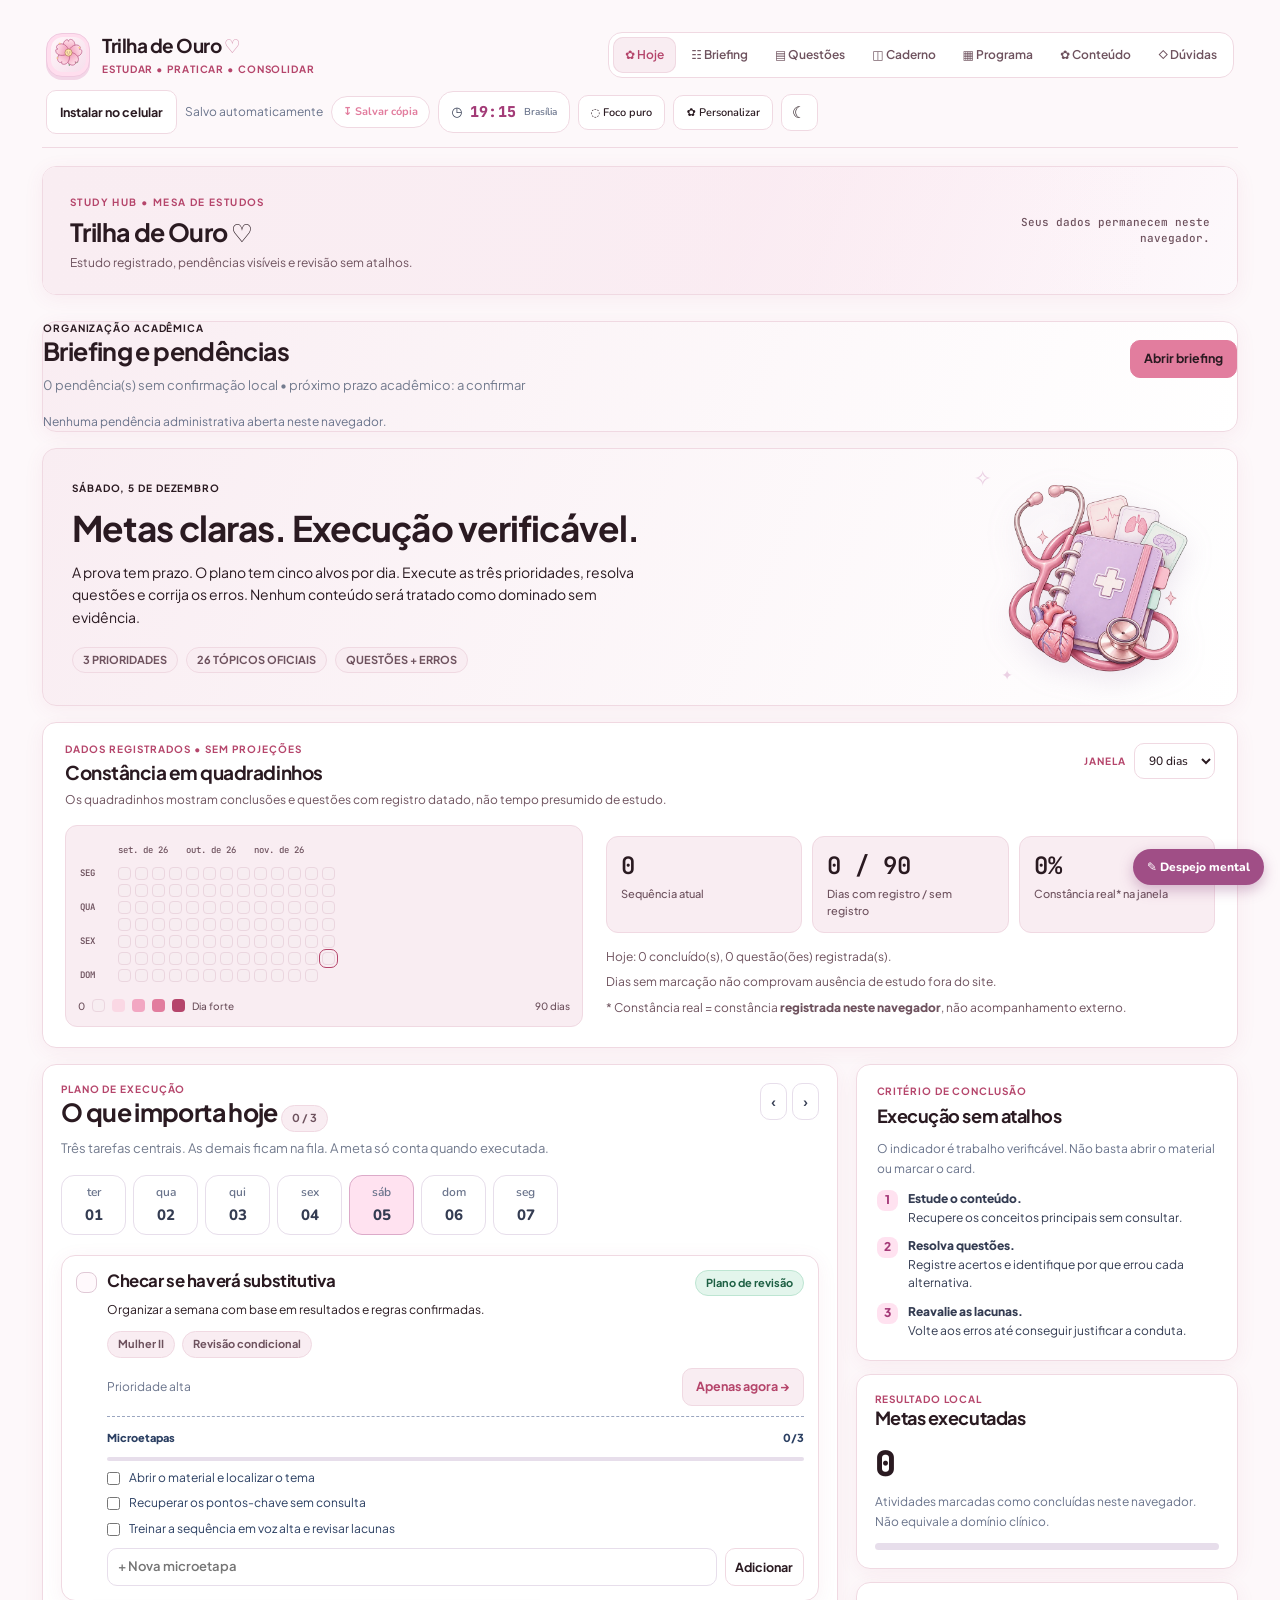
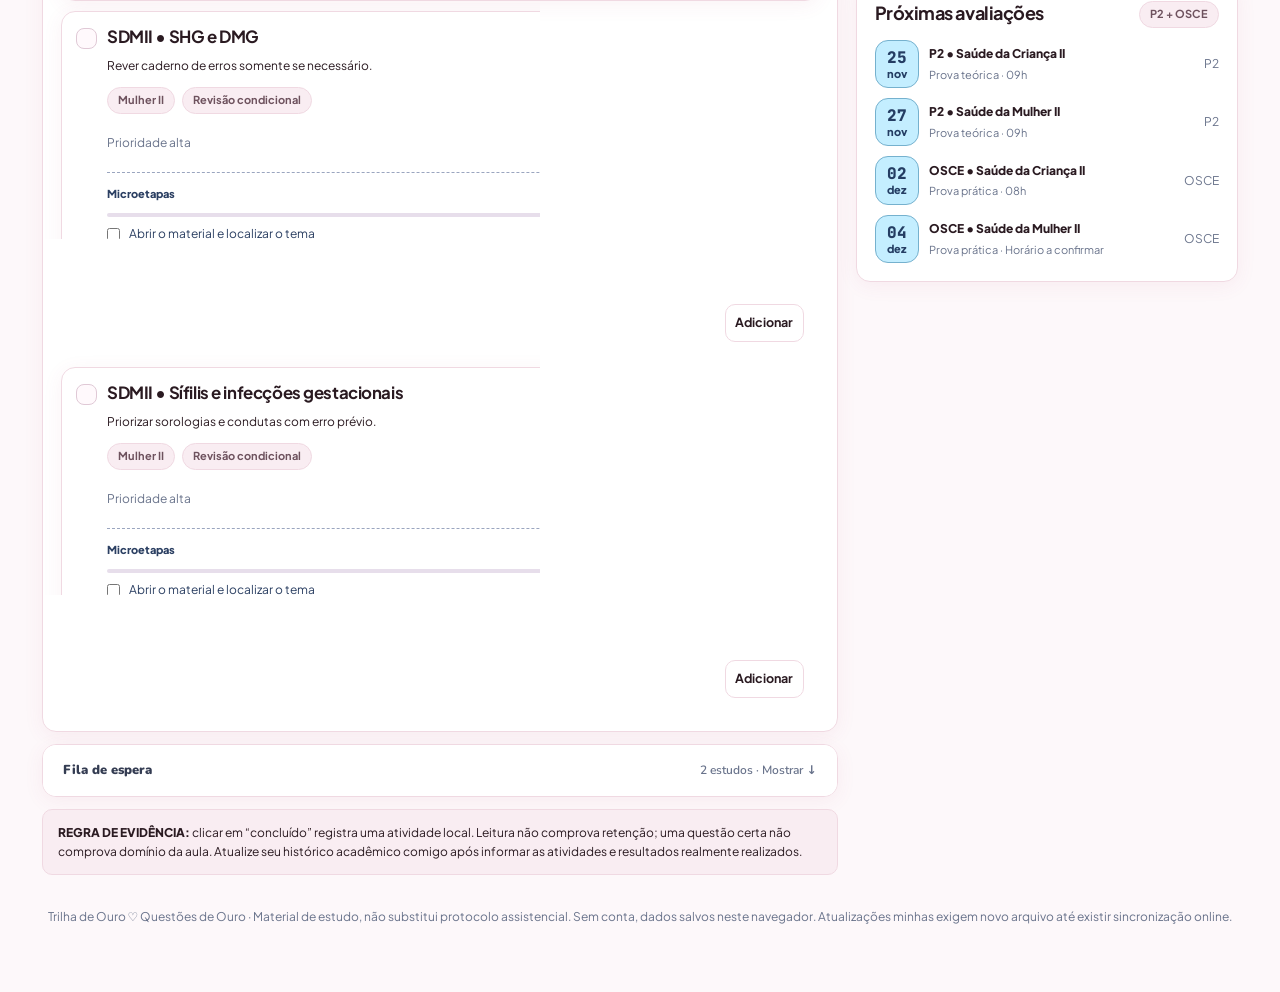
==== commit c4fd4e5c: "Bancos R1 corrigidos após revisão do Opus: Pediatria sc-A1..A10, Ginecologia/Obstetrícia sm-A2..A6 e" ====
--- a/index.html
+++ b/index.html
@@ -959,8 +959,9 @@
 <p class="hub-status" role="status" aria-live="polite" id="hub-preferences-status">Preferências salvas apenas neste navegador.</p>
 </aside>
 <script src="studyhub.js"></script>
+<script src="study-verdict.js"></script>
 <script src="study-progress.js"></script>
-<script id="gold-manifest" type="application/json">{"version":"5.1.0","topics":[{"id":"sc-A1","title":"Hipertensão arterial na infância e adolescência","group":"P2 • Saúde da Criança II"},{"id":"sc-A2","title":"Reações alérgicas em pediatria","group":"P2 • Saúde da Criança II"},{"id":"sc-A3","title":"Febre reumática","group":"P2 • Saúde da Criança II"},{"id":"sc-A4","title":"Meningite","group":"P2 • Saúde da Criança II"},{"id":"sc-A5","title":"PALS 2025 e emergências pediátricas","group":"P2 • Saúde da Criança II"},{"id":"sc-A6","title":"Dispositivos respiratórios na emergência pediátrica","group":"P2 • Saúde da Criança II"},{"id":"sc-A7","title":"Manejo de crises convulsivas em pediatria","group":"P2 • Saúde da Criança II"},{"id":"sc-A8","title":"Cetoacidose diabética","group":"P2 • Saúde da Criança II"},{"id":"sc-A9","title":"Abordagem do choque pediátrico","group":"P2 • Saúde da Criança II"},{"id":"sc-A10","title":"Parada cardiorrespiratória em pediatria","group":"P2 • Saúde da Criança II"},{"id":"sm-A1","title":"Trabalho de parto prematuro e bolsa rota","group":"P2 • Saúde da Mulher II"},{"id":"sm-A2","title":"Síndromes hipertensivas gestacionais","group":"P2 • Saúde da Mulher II"},{"id":"sm-A3","title":"Diabetes mellitus da gestante","group":"P2 • Saúde da Mulher II"},{"id":"sm-A4","title":"Sífilis na gestação","group":"P2 • Saúde da Mulher II"},{"id":"sm-A5","title":"Gestação gemelar","group":"P2 • Saúde da Mulher II"},{"id":"sm-A6","title":"Infecções gestacionais","group":"P2 • Saúde da Mulher II"},{"id":"oc-E1","title":"Choque hemodinâmico pediátrico","group":"OSCE • Saúde da Criança II"},{"id":"oc-E2","title":"Episódio convulsivo pediátrico","group":"OSCE • Saúde da Criança II"},{"id":"oc-E3","title":"Icterícia neonatal","group":"OSCE • Saúde da Criança II"},{"id":"oc-E4","title":"Suporte básico de vida em pediatria","group":"OSCE • Saúde da Criança II"},{"id":"oc-E5","title":"Cetoacidose diabética pediátrica","group":"OSCE • Saúde da Criança II"},{"id":"om-E1","title":"Pré-natal","group":"OSCE • Saúde da Mulher II"},{"id":"om-E2","title":"Pré-eclâmpsia","group":"OSCE • Saúde da Mulher II"},{"id":"om-E3","title":"Diabetes mellitus gestacional","group":"OSCE • Saúde da Mulher II"},{"id":"om-E4","title":"Prematuridade","group":"OSCE • Saúde da Mulher II"},{"id":"om-E5","title":"Sífilis e toxoplasmose na gestação","group":"OSCE • Saúde da Mulher II"}]}</script>
+<script id="gold-manifest" type="application/json">{"version":"6.0.0","topics":[{"id":"sc-A1","title":"Hipertensão arterial na infância e adolescência","group":"P2 • Saúde da Criança II","r1":true},{"id":"sc-A2","title":"Reações alérgicas em pediatria","group":"P2 • Saúde da Criança II","r1":true},{"id":"sc-A3","title":"Febre reumática","group":"P2 • Saúde da Criança II","r1":true},{"id":"sc-A4","title":"Meningite","group":"P2 • Saúde da Criança II","r1":true},{"id":"sc-A5","title":"PALS 2025 e emergências pediátricas","group":"P2 • Saúde da Criança II","r1":true},{"id":"sc-A6","title":"Dispositivos respiratórios na emergência pediátrica","group":"P2 • Saúde da Criança II","r1":true},{"id":"sc-A7","title":"Manejo de crises convulsivas em pediatria","group":"P2 • Saúde da Criança II","r1":true},{"id":"sc-A8","title":"Cetoacidose diabética","group":"P2 • Saúde da Criança II","r1":true},{"id":"sc-A9","title":"Abordagem do choque pediátrico","group":"P2 • Saúde da Criança II","r1":true},{"id":"sc-A10","title":"Parada cardiorrespiratória em pediatria","group":"P2 • Saúde da Criança II","r1":true},{"id":"sm-A1","title":"Trabalho de parto prematuro e bolsa rota","group":"P2 • Saúde da Mulher II","r1":false},{"id":"sm-A2","title":"Síndromes hipertensivas gestacionais","group":"P2 • Saúde da Mulher II","r1":true},{"id":"sm-A3","title":"Diabetes mellitus da gestante","group":"P2 • Saúde da Mulher II","r1":true},{"id":"sm-A4","title":"Sífilis na gestação","group":"P2 • Saúde da Mulher II","r1":true},{"id":"sm-A5","title":"Gestação gemelar","group":"P2 • Saúde da Mulher II","r1":true},{"id":"sm-A6","title":"Infecções gestacionais","group":"P2 • Saúde da Mulher II","r1":true},{"id":"oc-E1","title":"Choque hemodinâmico pediátrico","group":"OSCE • Saúde da Criança II","r1":false},{"id":"oc-E2","title":"Episódio convulsivo pediátrico","group":"OSCE • Saúde da Criança II","r1":false},{"id":"oc-E3","title":"Icterícia neonatal","group":"OSCE • Saúde da Criança II","r1":false},{"id":"oc-E4","title":"Suporte básico de vida em pediatria","group":"OSCE • Saúde da Criança II","r1":false},{"id":"oc-E5","title":"Cetoacidose diabética pediátrica","group":"OSCE • Saúde da Criança II","r1":false},{"id":"om-E1","title":"Pré-natal","group":"OSCE • Saúde da Mulher II","r1":true},{"id":"om-E2","title":"Pré-eclâmpsia","group":"OSCE • Saúde da Mulher II","r1":false},{"id":"om-E3","title":"Diabetes mellitus gestacional","group":"OSCE • Saúde da Mulher II","r1":false},{"id":"om-E4","title":"Prematuridade","group":"OSCE • Saúde da Mulher II","r1":false},{"id":"om-E5","title":"Sífilis e toxoplasmose na gestação","group":"OSCE • Saúde da Mulher II","r1":false}]}</script>
 <script src="study-gold.js"></script>
 <dialog id="install-help" aria-labelledby="install-title">
   <h2 id="install-title">Instalar a Trilha de Ouro</h2>
